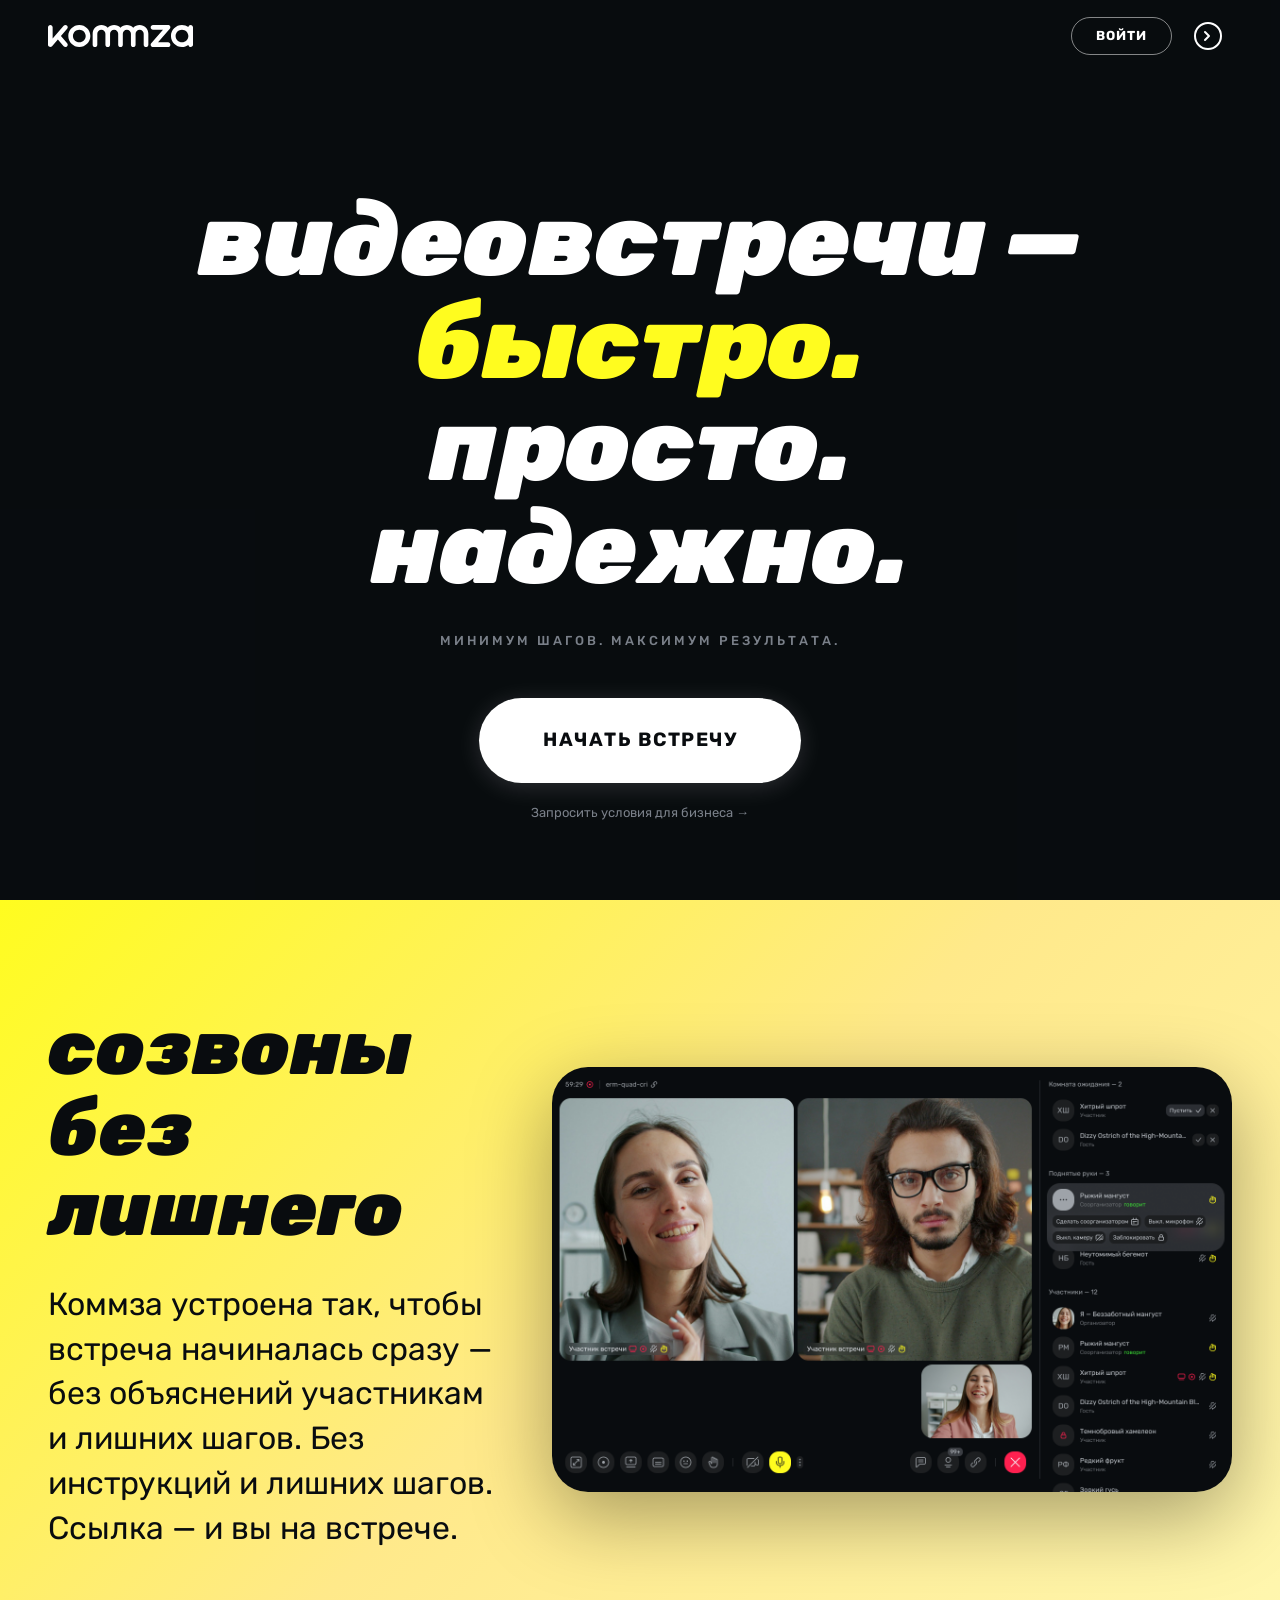
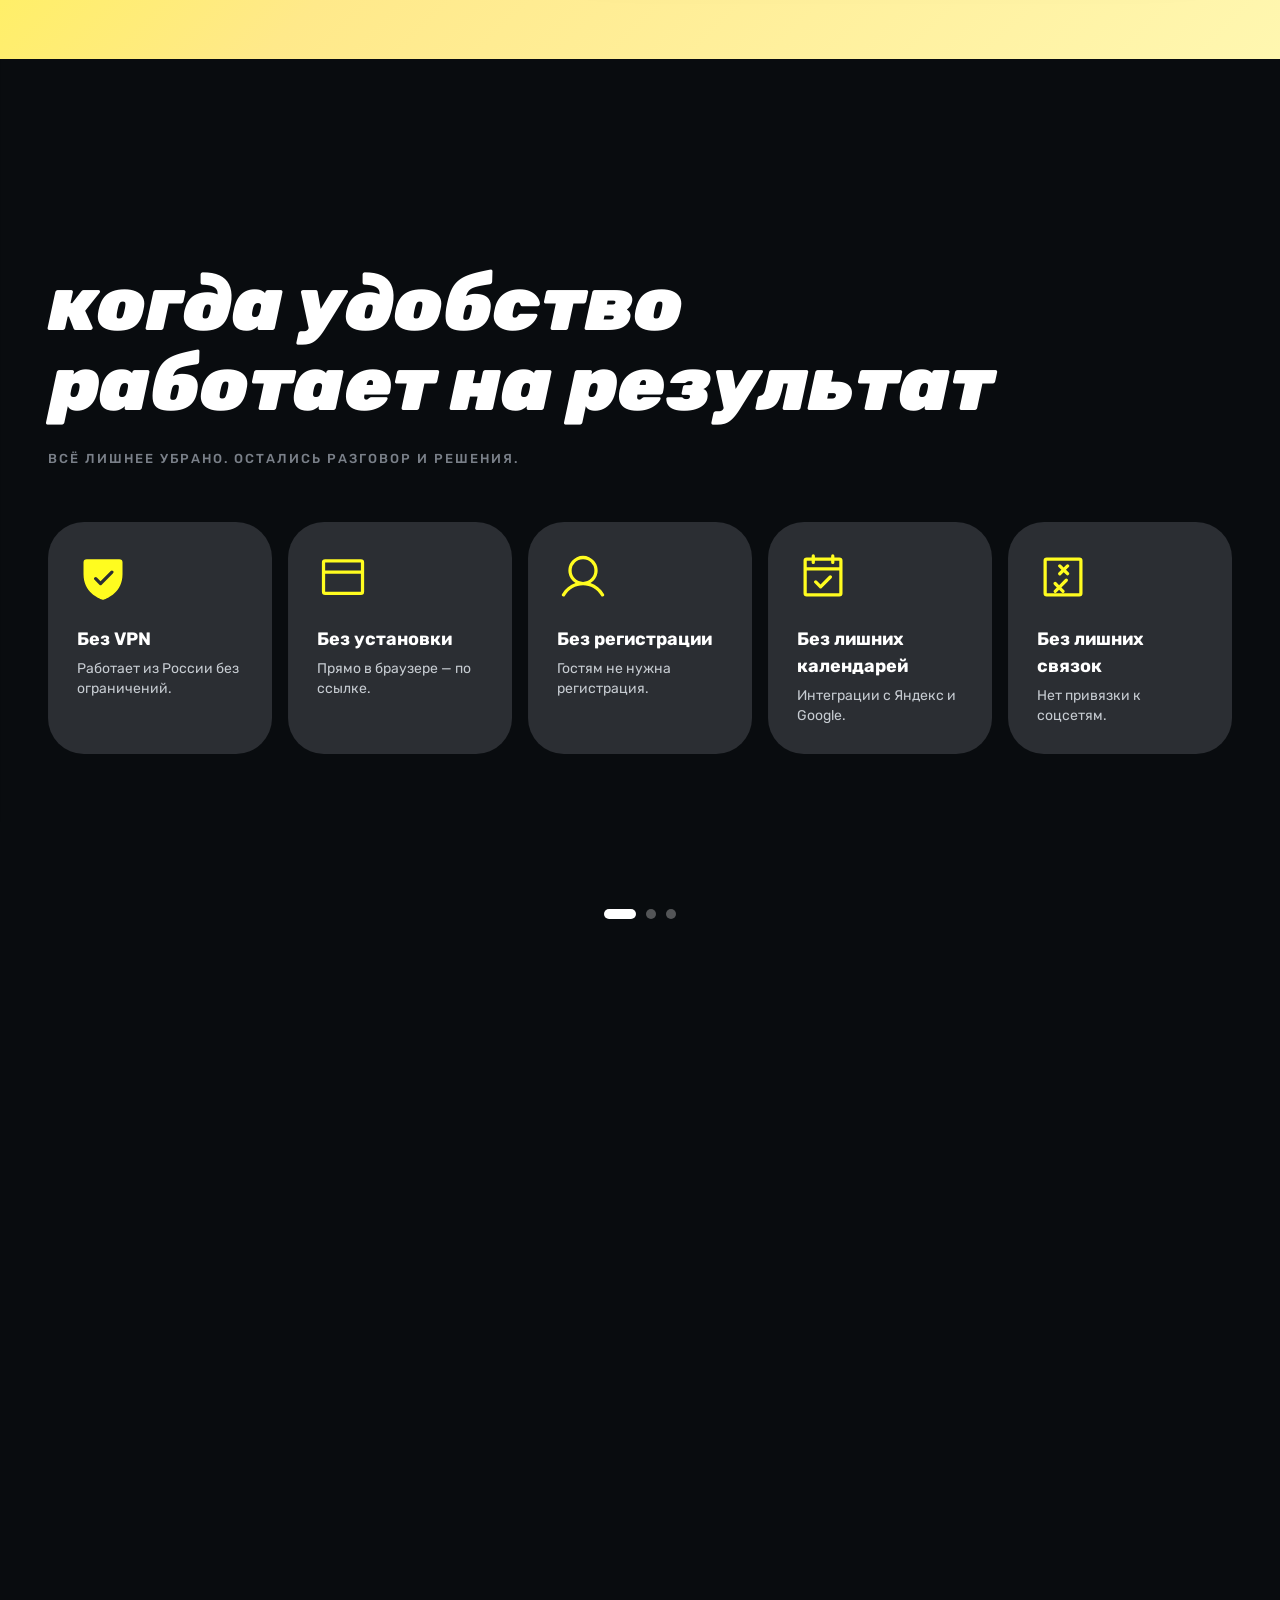
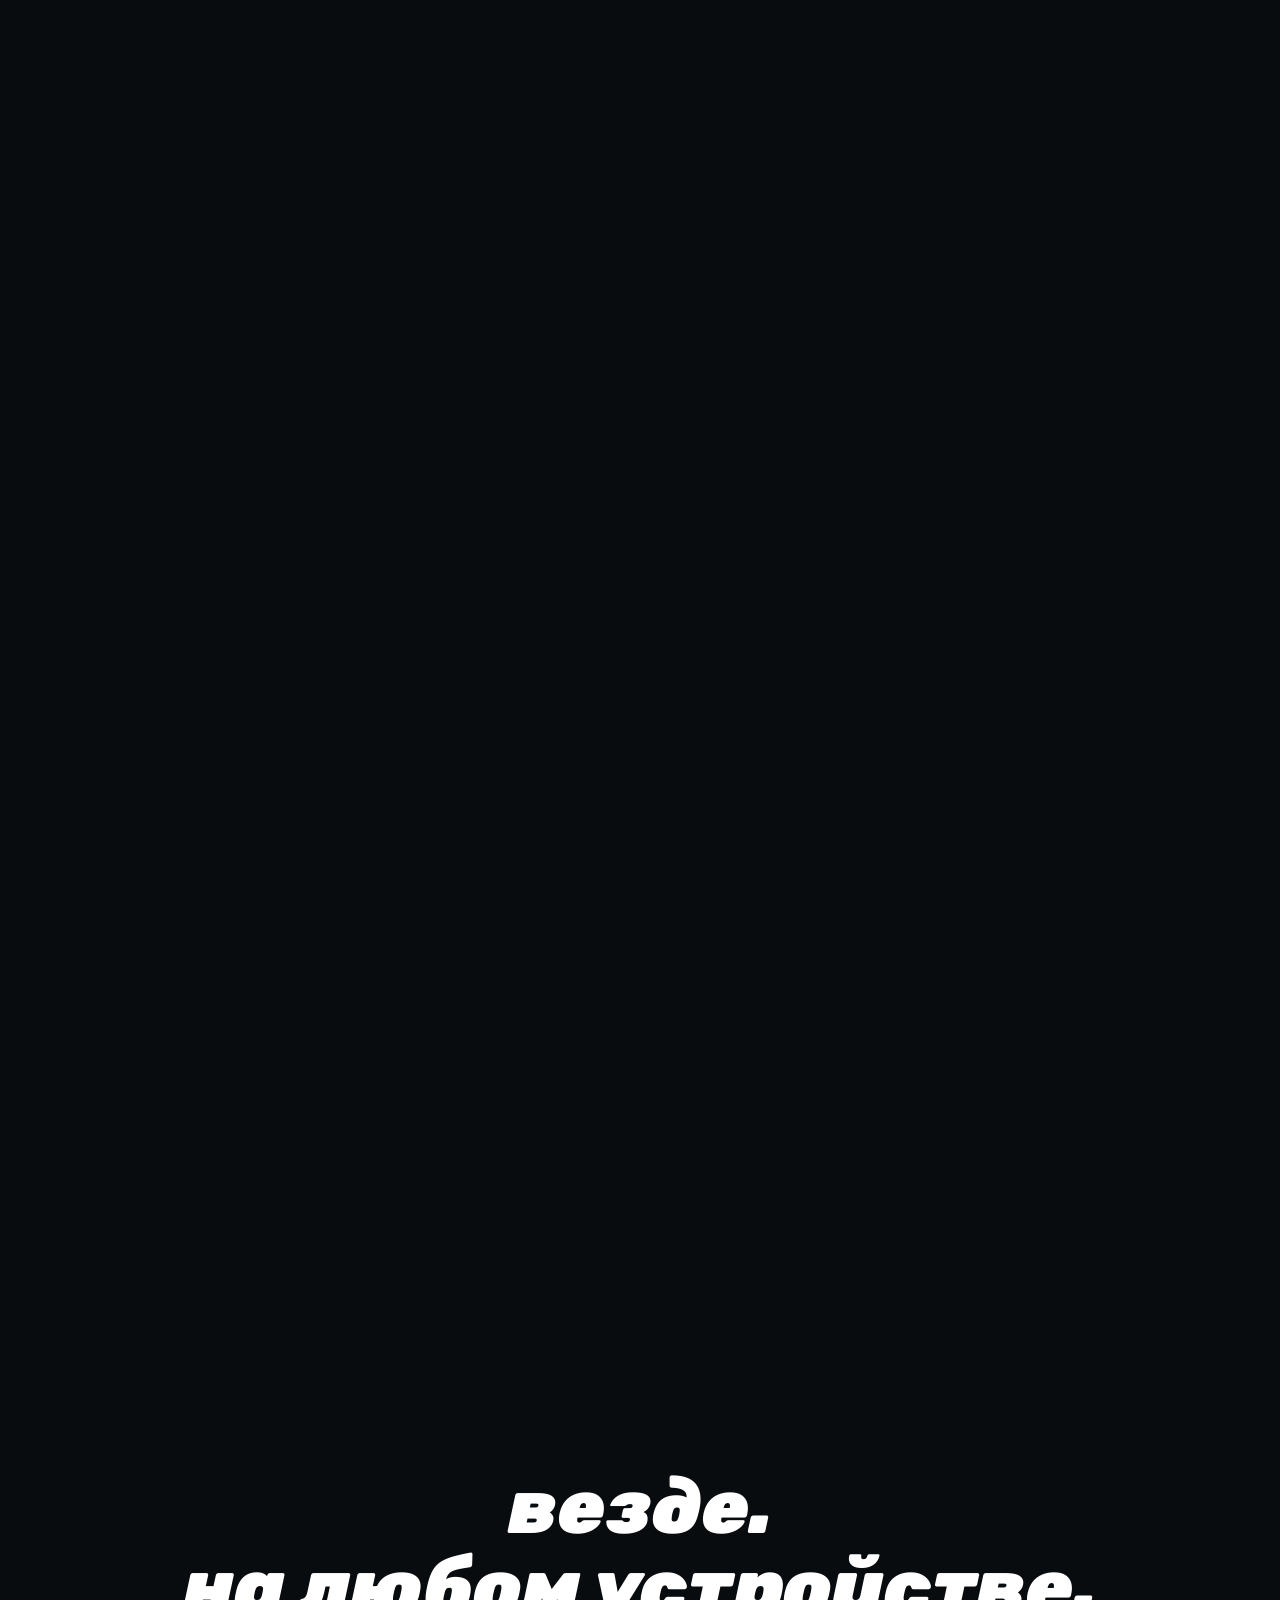
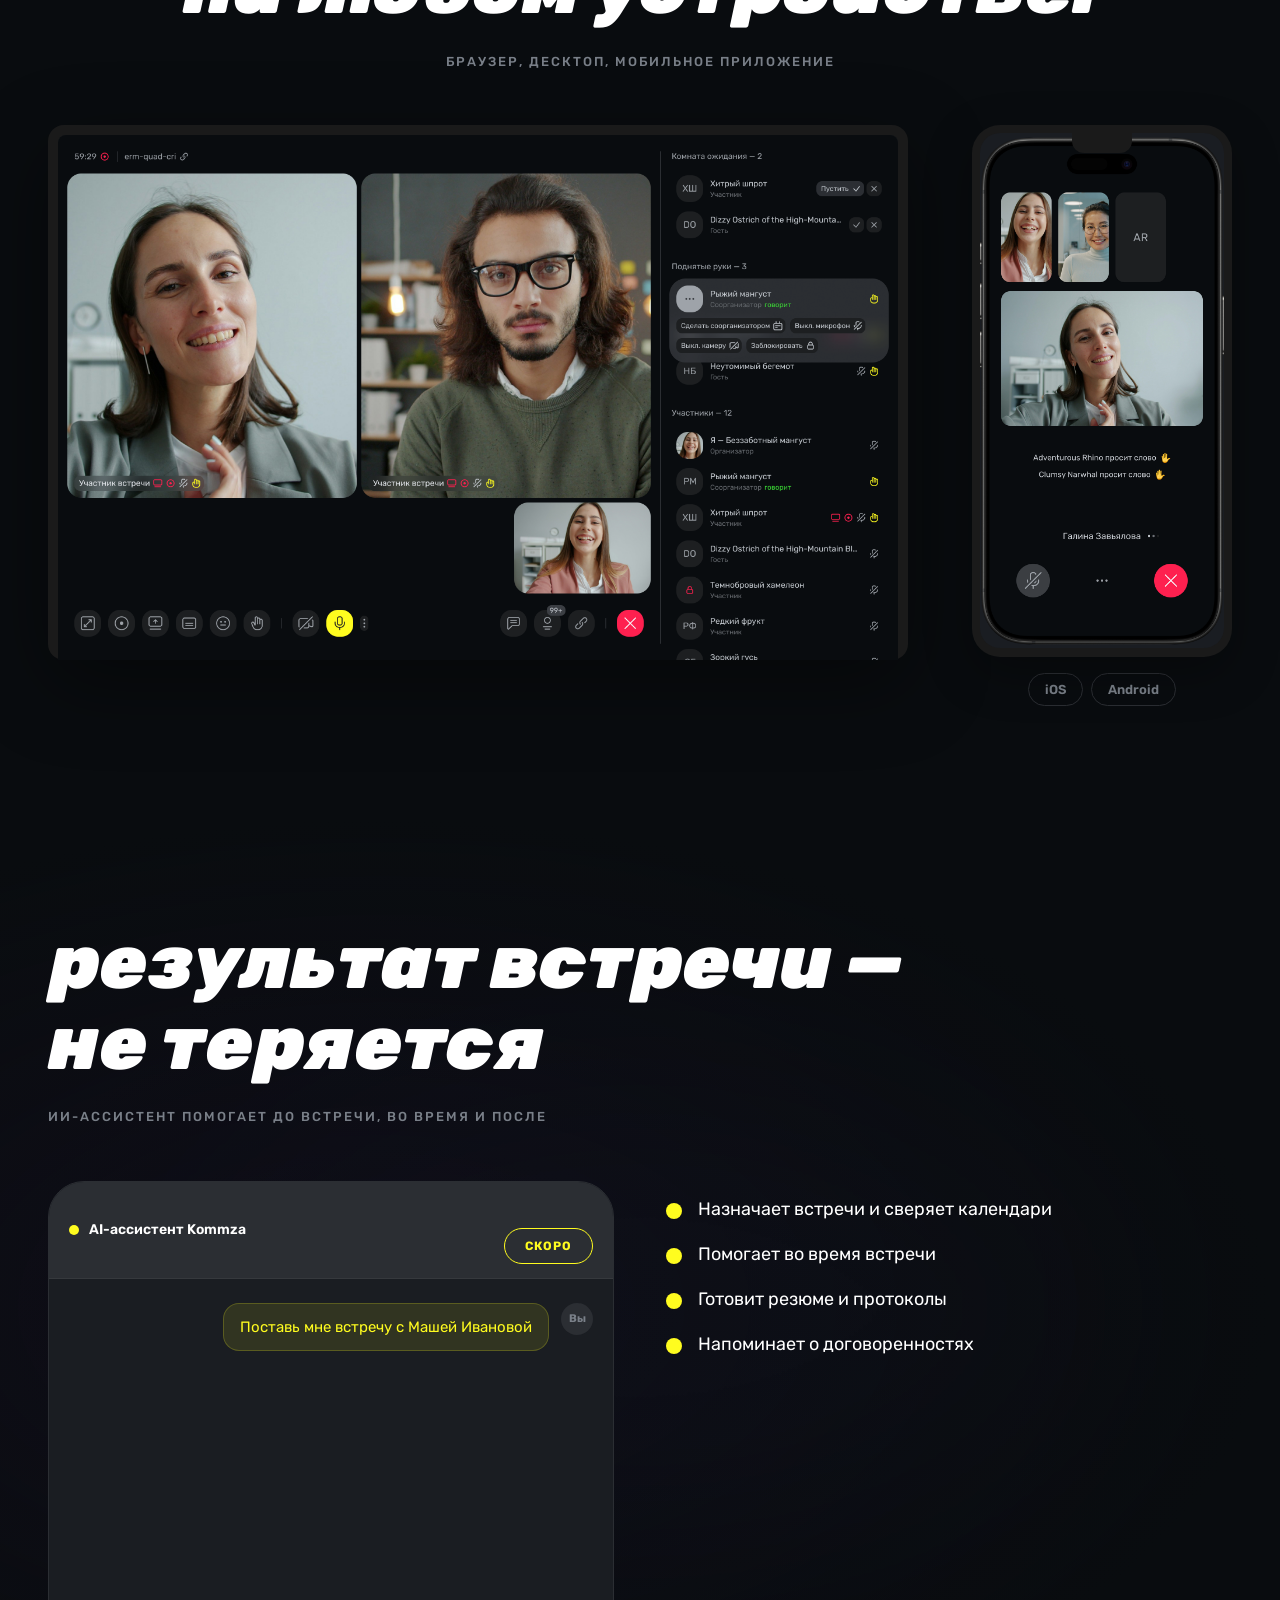
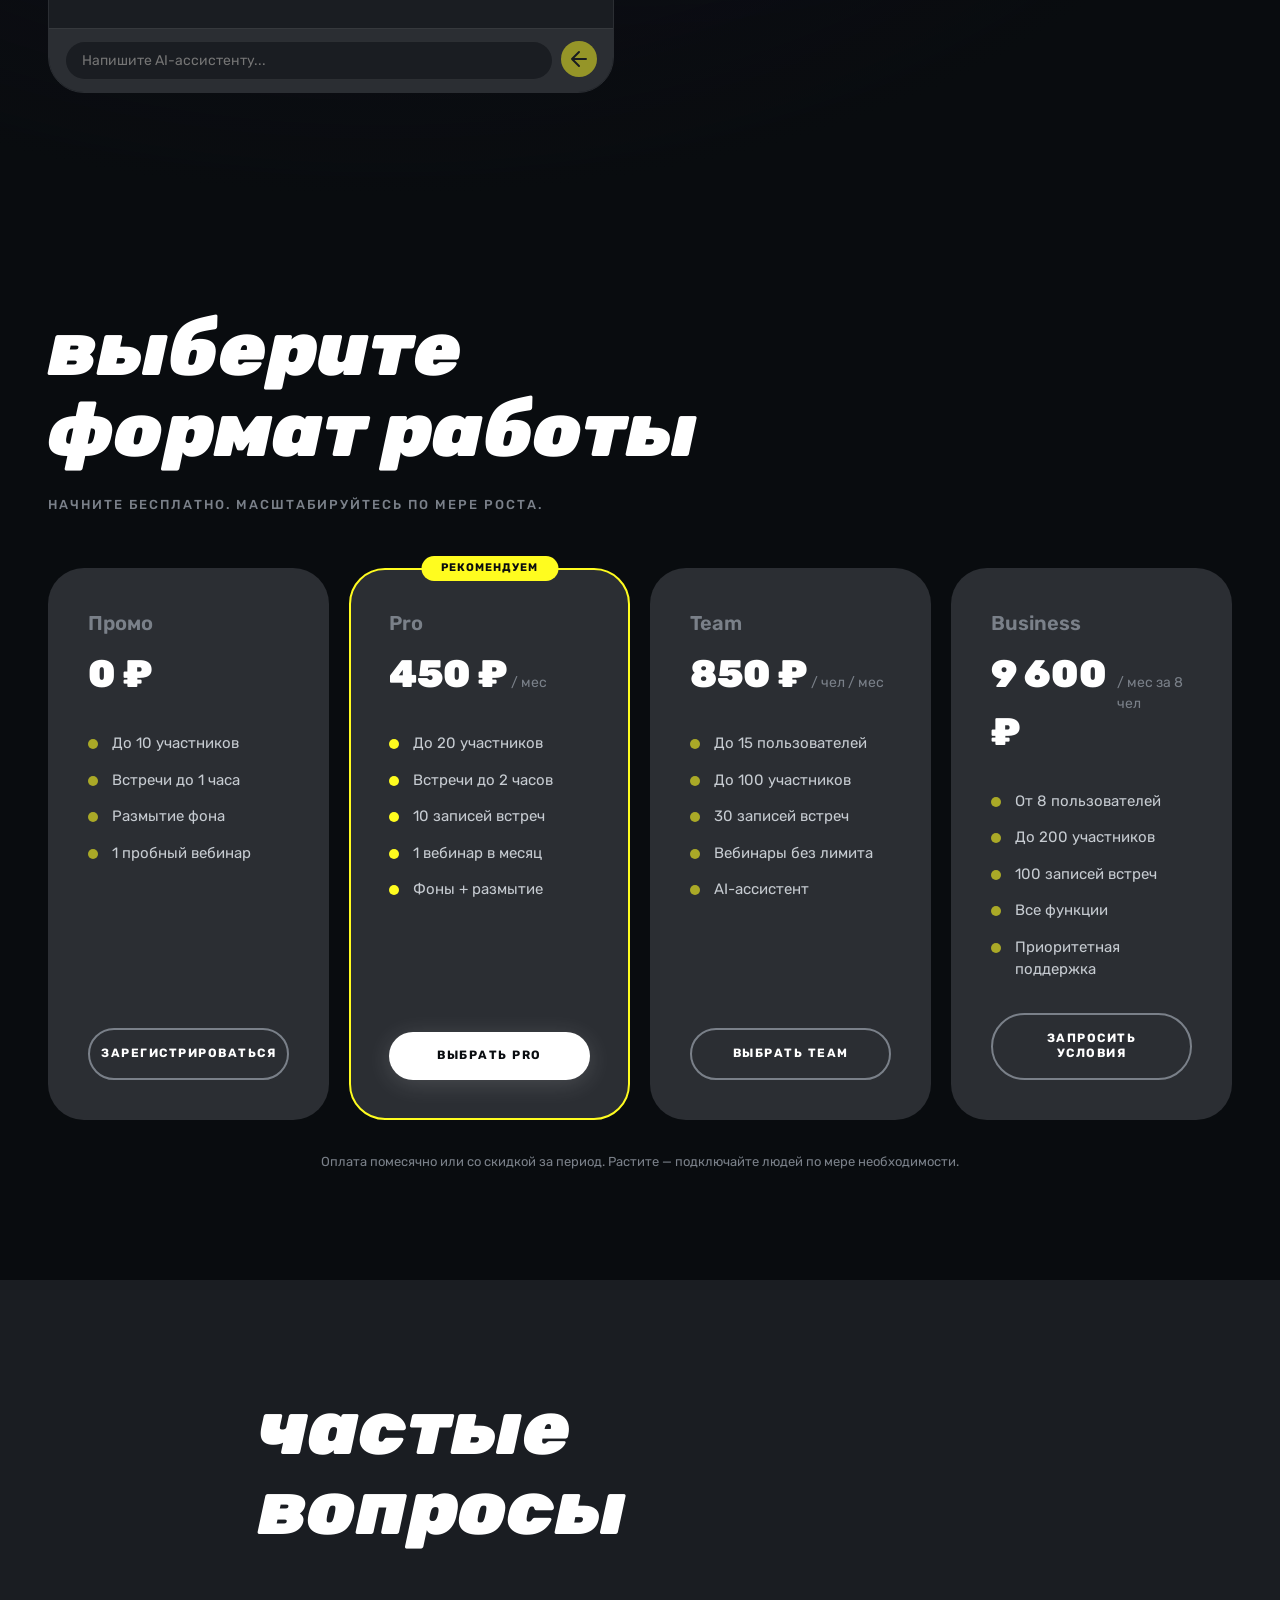
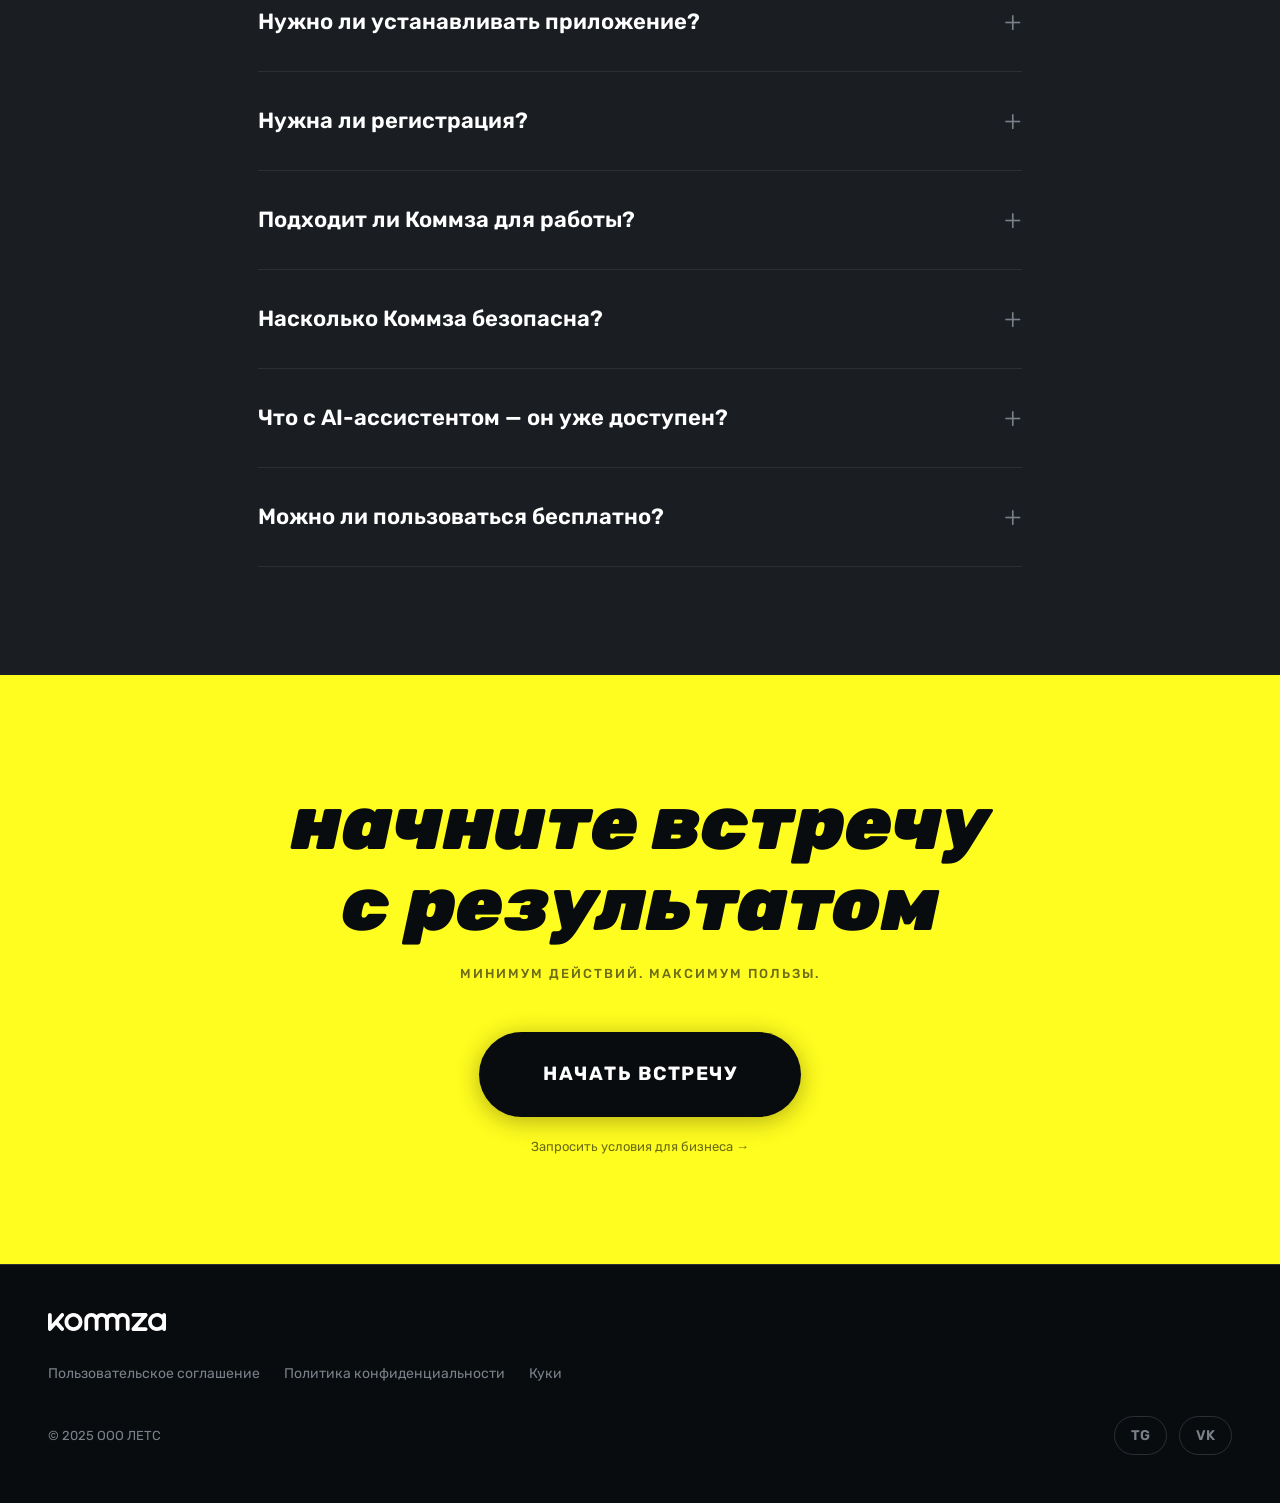
==== index.html @ 33eb754c "Kommza landing page v1.0 — полная рабочая версия Лендинг в стиле Rocketbank: bold italic типографика" ====
<!DOCTYPE html>
<html lang="ru">
<head>
  <meta charset="UTF-8">
  <meta name="viewport" content="width=device-width, initial-scale=1.0">
  <title>Kommza — Видеовстречи быстро, просто, надежно</title>
  <meta name="description" content="Коммза — сервис видеоконференцсвязи. Мгновенные созвоны без VPN, без установки, без регистрации. Вебинары, стримы, AI-ассистент.">
  <meta property="og:title" content="Kommza — Видеовстречи быстро, просто, надежно">
  <meta property="og:description" content="Мгновенные созвоны без VPN, без установки, без регистрации.">
  <meta property="og:type" content="website">
  <meta property="og:url" content="https://kommza.io">
  <link rel="icon" href="favicon.svg" type="image/svg+xml">
  <link rel="preconnect" href="https://fonts.googleapis.com">
  <link rel="preconnect" href="https://fonts.gstatic.com" crossorigin>
  <link href="https://fonts.googleapis.com/css2?family=Rubik:ital,wght@0,400;0,500;0,600;0,700;0,800;0,900;1,400;1,500;1,600;1,700;1,800;1,900&display=swap" rel="stylesheet">
  <link rel="stylesheet" href="css/style.css">
</head>
<body>

  <!-- ===== HEADER ===== -->
  <div class="scroll-progress" id="scrollProgress"></div>
  <header class="header" id="header">
    <a href="/" class="header__logo" aria-label="Kommza — на главную">
      <img src="assets/logo-white.svg" alt="Kommza" width="140" height="22">
    </a>
    <div class="header__right">
      <a href="https://hub.kommza.io" class="header__login" data-i18n="nav.login">ВОЙТИ</a>
      <button class="header__menu-btn" id="menuBtn" aria-label="Открыть меню" aria-expanded="false">
        <svg width="28" height="28" viewBox="0 0 28 28" fill="none">
          <circle cx="14" cy="14" r="13" stroke="currentColor" stroke-width="2"/>
          <path class="header__menu-chevron" d="M11 10L15 14L11 18" stroke="currentColor" stroke-width="2" stroke-linecap="round" stroke-linejoin="round"/>
        </svg>
      </button>
    </div>
  </header>

  <!-- ===== MENU OVERLAY ===== -->
  <div class="menu-overlay" id="menuOverlay" aria-hidden="true">
    <div class="menu-overlay__inner">
      <nav class="menu-overlay__nav">
        <a href="#features" class="menu-overlay__link" data-i18n="nav.features">Продукт</a>
        <a href="#use-cases" class="menu-overlay__link" data-i18n="nav.usecases">Сценарии</a>
        <a href="#ai" class="menu-overlay__link" data-i18n="nav.ai">AI-ассистент</a>
        <a href="#pricing" class="menu-overlay__link" data-i18n="nav.pricing">Тарифы</a>
        <a href="#faq" class="menu-overlay__link" data-i18n="nav.faq">Вопросы</a>
      </nav>
      <div class="menu-overlay__actions">
        <a href="https://hub.kommza.io" class="menu-overlay__action-link" data-i18n="nav.login">Войти</a>
        <div class="menu-overlay__lang">
          <button class="lang-btn lang-btn--active" data-lang="ru">RU</button>
          <button class="lang-btn" data-lang="en">EN</button>
        </div>
        <div class="menu-overlay__social">
          <a href="https://t.me/kommza" aria-label="Telegram" class="social-icon">TG</a>
          <a href="https://vk.com/kommza" aria-label="VK" class="social-icon">VK</a>
          <a href="https://linkedin.com/company/kommza" aria-label="LinkedIn" class="social-icon">IN</a>
        </div>
      </div>
    </div>
  </div>

  <main>

    <!-- ===== 1. HERO ===== -->
    <section class="section section--hero" id="hero">
      <div class="hero__videos">
        <video class="hero__video hero__video--active" autoplay muted playsinline>
          <source src="assets/hero-bg.mp4" type="video/mp4">
        </video>
        <video class="hero__video" muted playsinline>
          <source src="assets/hero-bg-2.mp4" type="video/mp4">
        </video>
      </div>
      <div class="hero__overlay"></div>
      <div class="hero__content">
        <h1 class="hero__title" data-reveal="fade-up">
          <span data-i18n="hero.title1">видеовстречи —</span><br>
          <span class="text-yellow" data-i18n="hero.title2">быстро.</span><br>
          <span data-i18n="hero.title3">просто.</span><br>
          <span data-i18n="hero.title4">надежно.</span>
        </h1>
        <p class="hero__subtitle" data-reveal="fade-up" data-reveal-delay="100" data-i18n="hero.subtitle">
          МИНИМУМ ШАГОВ. МАКСИМУМ РЕЗУЛЬТАТА.
        </p>
        <div class="hero__cta" data-reveal="fade-up" data-reveal-delay="200">
          <a href="https://meeting.kommza.io/unregistered-meeting" class="btn btn--white" data-i18n="hero.cta">НАЧАТЬ ВСТРЕЧУ</a>
          <button class="hero__b2b-link" id="openModal" data-i18n="hero.b2b">Запросить условия для бизнеса →</button>
        </div>
      </div>
    </section>

    <!-- ===== 2. PROMISE ===== -->
    <section class="section section--promise" id="promise">
      <div class="container">
        <div class="promise__layout">
          <div class="promise__text-col">
            <h2 class="promise__title" data-reveal="fade-up" data-i18n="promise.title">созвоны<br>без лишнего</h2>
            <p class="promise__text" data-reveal="fade-up" data-reveal-delay="100" data-i18n="promise.text">
              Коммза устроена так, чтобы встреча начиналась сразу — без объяснений участникам и лишних шагов.
              Без инструкций и лишних шагов. Ссылка — и вы на встрече.
            </p>
          </div>
          <div class="promise__mockup" data-reveal="slide-right" data-reveal-delay="200">
            <img src="assets/screen-desktop.png" alt="Интерфейс Kommza" class="promise__screenshot" loading="lazy">
          </div>
        </div>
      </div>
    </section>

    <!-- ===== 3-4. HORIZONTAL SCROLL SECTION (Features + Use Cases + Steps) ===== -->
    <div class="hpanel-wrap" id="hpanelWrap">
      <div class="hpanel-sticky" id="features">
        <div class="hpanel-track" id="hpanelTrack">

          <!-- PANEL 1: Features -->
          <div class="hpanel" style="background: var(--c-bg);">
            <div class="hpanel__inner">
              <h2 class="section__title" data-i18n="features.title">когда удобство<br>работает на результат</h2>
              <p class="section__subtitle" data-i18n="features.subtitle">ВСЁ ЛИШНЕЕ УБРАНО. ОСТАЛИСЬ РАЗГОВОР И РЕШЕНИЯ.</p>
              <div class="features__grid">
                <div class="feature-card glow-card tilt-card" data-reveal="fade-up" data-reveal-delay="0">
                  <div class="feature-card__icon">
                    <svg width="52" height="52" viewBox="0 0 256 256" fill="currentColor"><path d="M208,40H48A16,16,0,0,0,32,56v58.78c0,89.61,75.82,119.34,91,124.39a15.53,15.53,0,0,0,10,0c15.2-5.05,91-34.78,91-124.39V56A16,16,0,0,0,208,40Zm-30.46,69.75-56,56a8,8,0,0,1-11.32,0l-24-24a8,8,0,0,1,11.32-11.32L115.72,148.6l50.34-50.34a8,8,0,0,1,11.32,11.32Z"/></svg>
                  </div>
                  <h3 class="feature-card__title">Без VPN</h3>
                  <p class="feature-card__text">Работает из России без ограничений.</p>
                </div>
                <div class="feature-card glow-card tilt-card" data-reveal="fade-up" data-reveal-delay="200">
                  <div class="feature-card__icon">
                    <svg width="52" height="52" viewBox="0 0 256 256" fill="currentColor"><path d="M216,40H40A16,16,0,0,0,24,56V200a16,16,0,0,0,16,16H216a16,16,0,0,0,16-16V56A16,16,0,0,0,216,40Zm0,16V96H40V56ZM40,200V112H216v88Z"/></svg>
                  </div>
                  <h3 class="feature-card__title">Без установки</h3>
                  <p class="feature-card__text">Прямо в браузере — по ссылке.</p>
                </div>
                <div class="feature-card glow-card tilt-card" data-reveal="fade-up" data-reveal-delay="400">
                  <div class="feature-card__icon">
                    <svg width="52" height="52" viewBox="0 0 256 256" fill="currentColor"><path d="M230.92,212c-15.23-26.33-38.7-45.21-66.09-54.16a72,72,0,1,0-73.66,0C63.78,166.78,40.31,185.66,25.08,212a8,8,0,1,0,13.85,8c18.84-32.56,52.14-52,89.07-52s70.23,19.44,89.07,52a8,8,0,1,0,13.85-8ZM72,96a56,56,0,1,1,56,56A56.06,56.06,0,0,1,72,96Z"/></svg>
                  </div>
                  <h3 class="feature-card__title">Без регистрации</h3>
                  <p class="feature-card__text">Гостям не нужна регистрация.</p>
                </div>
                <div class="feature-card glow-card tilt-card" data-reveal="fade-up" data-reveal-delay="600">
                  <div class="feature-card__icon">
                    <svg width="52" height="52" viewBox="0 0 256 256" fill="currentColor"><path d="M208,32H184V24a8,8,0,0,0-16,0v8H88V24a8,8,0,0,0-16,0v8H48A16,16,0,0,0,32,48V208a16,16,0,0,0,16,16H208a16,16,0,0,0,16-16V48A16,16,0,0,0,208,32ZM72,48v8a8,8,0,0,0,16,0V48h80v8a8,8,0,0,0,16,0V48h24V80H48V48ZM208,208H48V96H208V208Zm-38.34-85.66a8,8,0,0,1,0,11.32l-48,48a8,8,0,0,1-11.32,0l-24-24a8,8,0,0,1,11.32-11.32L115.72,164.4l42.34-42.06A8,8,0,0,1,169.66,122.34Z"/></svg>
                  </div>
                  <h3 class="feature-card__title">Без лишних календарей</h3>
                  <p class="feature-card__text">Интеграции с Яндекс и Google.</p>
                </div>
                <div class="feature-card glow-card tilt-card" data-reveal="fade-up" data-reveal-delay="800">
                  <div class="feature-card__icon">
                    <svg width="52" height="52" viewBox="0 0 256 256" fill="currentColor"><path d="M149.66,138.34a8,8,0,0,1,0,11.32L120,179.31l13.66,13.66a8,8,0,0,1-11.32,11.31L108.69,190.6,95.31,204a8,8,0,0,1-11.31-11.31l13.38-13.38L83.72,165.66a8,8,0,0,1,11.31-11.32L108.69,168l29.66-29.66A8,8,0,0,1,149.66,138.34Zm-32-20.68L131.31,104l13.38,13.38A8,8,0,0,0,156,106.06L142.63,92.69,156.28,79a8,8,0,0,0-11.31-11.31L131.31,81.38,117.66,67.72a8,8,0,0,0-11.32,11.31L120,92.69l-13.66,13.66a8,8,0,1,0,11.32,11.31ZM208,32H48A16,16,0,0,0,32,48V208a16,16,0,0,0,16,16H208a16,16,0,0,0,16-16V48A16,16,0,0,0,208,32Zm0,176H48V48H208Z"/></svg>
                  </div>
                  <h3 class="feature-card__title">Без лишних связок</h3>
                  <p class="feature-card__text">Нет привязки к соцсетям.</p>
                </div>
              </div>
            </div>
          </div>

          <!-- PANEL 2: 3-Step Flow -->
          <div class="hpanel" style="background: linear-gradient(135deg, #FFFC1F 0%, #ffe14d 100%);">
            <div class="hpanel__inner hpanel__inner--center">
              <h2 class="section__title section__title--dark" data-i18n="features.flow">связь — всегда<br>и везде. бесшовно.</h2>
              <div class="steps steps--horizontal">
                <div class="steps__item steps__item--dark">
                  <div class="steps__circle steps__circle--dark">1</div>
                  <span class="steps__label steps__label--dark" data-i18n="features.step1">Создать встречу</span>
                </div>
                <div class="steps__line steps__line--dark"></div>
                <div class="steps__item steps__item--dark">
                  <div class="steps__circle steps__circle--dark">2</div>
                  <span class="steps__label steps__label--dark" data-i18n="features.step2">Отправить ссылку</span>
                </div>
                <div class="steps__line steps__line--dark"></div>
                <div class="steps__item steps__item--dark">
                  <div class="steps__circle steps__circle--dark">3</div>
                  <span class="steps__label steps__label--dark" data-i18n="features.step3">Начать общаться</span>
                </div>
              </div>
            </div>
          </div>

          <!-- PANEL 3: Use Cases -->
          <div class="hpanel" style="background: linear-gradient(180deg, #E8EAED 0%, #D0D4D8 100%);">
            <div class="hpanel__inner">
              <h2 class="section__title section__title--dark" data-i18n="usecases.title">для работы<br>в реальном темпе</h2>
              <p class="section__subtitle section__subtitle--dark" data-i18n="usecases.subtitle">КОГДА ВАЖНЫ СКОРОСТЬ, ФОКУС И ПРОФЕССИОНАЛЬНЫЙ ФОРМАТ</p>
              <div class="uc-grid">
                <article class="uc-card glow-card tilt-card"><div class="uc-card__icon"><svg width="40" height="40" viewBox="0 0 40 40" fill="none"><rect x="4" y="8" width="32" height="24" rx="3" stroke="currentColor" stroke-width="2"/><path d="M12 18h8M12 22h12M12 26h6" stroke="currentColor" stroke-width="2" stroke-linecap="round"/></svg></div><h3 class="uc-card__title">Команды и IT</h3><p class="uc-card__text">Быстрые синхронизации без лишнего контекста</p></article>
                <article class="uc-card glow-card tilt-card"><div class="uc-card__icon"><svg width="40" height="40" viewBox="0 0 40 40" fill="none"><rect x="8" y="12" width="24" height="20" rx="3" stroke="currentColor" stroke-width="2"/><path d="M14 12V8h12v4" stroke="currentColor" stroke-width="2"/><path d="M20 20v8M16 24h8" stroke="currentColor" stroke-width="2" stroke-linecap="round"/></svg></div><h3 class="uc-card__title">Корпоративные встречи</h3><p class="uc-card__text">Рабочий формат без экосистемных ограничений</p></article>
                <article class="uc-card glow-card tilt-card"><div class="uc-card__icon"><svg width="40" height="40" viewBox="0 0 40 40" fill="none"><circle cx="16" cy="14" r="5" stroke="currentColor" stroke-width="2"/><circle cx="28" cy="14" r="4" stroke="currentColor" stroke-width="2"/><path d="M6 32c0-5.523 4.477-10 10-10s10 4.523 10 10" stroke="currentColor" stroke-width="2" fill="none"/></svg></div><h3 class="uc-card__title">HR и рекрутинг</h3><p class="uc-card__text">Интервью, которые начинаются вовремя</p></article>
                <article class="uc-card glow-card tilt-card"><div class="uc-card__icon"><svg width="40" height="40" viewBox="0 0 40 40" fill="none"><circle cx="28" cy="18" r="6" stroke="currentColor" stroke-width="2"/><path d="M28 15v3l2 2" stroke="currentColor" stroke-width="2" stroke-linecap="round"/><path d="M10 28V12a6 6 0 016-6h0a6 6 0 016 6v4" stroke="currentColor" stroke-width="2" fill="none"/></svg></div><h3 class="uc-card__title">Консультации</h3><p class="uc-card__text">Юристы, коучи, телемедицина — фокус на задаче</p></article>
                <article class="uc-card glow-card tilt-card"><div class="uc-card__icon"><svg width="40" height="40" viewBox="0 0 40 40" fill="none"><rect x="6" y="6" width="28" height="20" rx="3" stroke="currentColor" stroke-width="2"/><path d="M6 22l9-6 5 3 6-4 8 5" stroke="currentColor" stroke-width="2" stroke-linejoin="round" fill="none"/></svg></div><h3 class="uc-card__title">Продажи и демо</h3><p class="uc-card__text">Показ экрана, запись встречи</p></article>
                <article class="uc-card glow-card tilt-card"><div class="uc-card__icon"><svg width="40" height="40" viewBox="0 0 40 40" fill="none"><path d="M8 8h24v24H8z" stroke="currentColor" stroke-width="2" fill="none" rx="3"/><path d="M14 16h12M14 20h8M14 24h10" stroke="currentColor" stroke-width="2" stroke-linecap="round"/></svg></div><h3 class="uc-card__title">Обучение</h3><p class="uc-card__text">Вебинары, семинары и стримы</p></article>
              </div>
            </div>
          </div>

        </div>
        <!-- Progress dots -->
        <div class="hpanel-dots" id="hpanelDots">
          <span class="hpanel-dot hpanel-dot--active"></span>
          <span class="hpanel-dot"></span>
          <span class="hpanel-dot"></span>
        </div>
      </div>
    </div>

    <!-- ===== MULTI-PLATFORM ===== -->
    <section class="section section--platform" id="platform">
      <div class="container">
        <h2 class="section__title" data-reveal="fade-up" data-i18n="platform.title">везде.<br>на любом устройстве.</h2>
        <p class="section__subtitle" data-reveal="fade-up" data-reveal-delay="100" data-i18n="platform.subtitle">БРАУЗЕР, ДЕСКТОП, МОБИЛЬНОЕ ПРИЛОЖЕНИЕ</p>
        <div class="platform__devices" data-reveal="fade-up" data-reveal-delay="200">
          <div class="device-laptop device-laptop--platform tilt-card">
            <div class="device-laptop__screen">
              <img src="assets/screen-desktop.png" alt="Kommza Desktop" class="device-screenshot" loading="lazy">
            </div>
          </div>
          <div class="platform__phone-col">
            <div class="device-phone device-phone--large tilt-card">
              <div class="device-phone__notch"></div>
              <div class="device-phone__screen">
                <img src="assets/screen-mobile-1.png" alt="Kommza Mobile" class="device-screenshot" loading="lazy">
              </div>
            </div>
            <div class="platform__badges">
              <span class="platform__badge">iOS</span>
              <span class="platform__badge">Android</span>
            </div>
          </div>
        </div>
      </div>
    </section>

    <!-- ===== 5. AI ASSISTANT ===== -->
    <section class="section section--ai" id="ai">
      <div class="container">
        <h2 class="section__title" data-reveal="fade-up" data-i18n="ai.title">результат встречи —<br>не теряется</h2>
        <p class="section__subtitle" data-reveal="fade-up" data-reveal-delay="100" data-i18n="ai.subtitle">ИИ-АССИСТЕНТ ПОМОГАЕТ ДО ВСТРЕЧИ, ВО ВРЕМЯ И ПОСЛЕ</p>

        <div class="ai__layout" data-reveal="fade-up" data-reveal-delay="200">
          <div class="ai__chat-window">
            <div class="chat-window__header">
              <div class="chat-window__dot chat-window__dot--yellow"></div>
              <span class="chat-window__title">AI-ассистент Kommza</span>
              <div class="ai__badge" data-i18n="ai.badge">СКОРО</div>
            </div>
            <div class="chat-window__body">
              <div class="chat-bubble chat-bubble--user">
                <div class="chat-bubble__avatar">Вы</div>
                <p>Поставь мне встречу с Машей Ивановой и Владом Соловьевым CTO</p>
              </div>
              <div class="chat-bubble chat-bubble--ai">
                <div class="chat-bubble__avatar chat-bubble__avatar--ai">AI</div>
                <p>Проверила календари. У всех троих свободно завтра в 15:30. Создать встречу и отправить приглашения?</p>
              </div>
              <div class="chat-bubble chat-bubble--user">
                <div class="chat-bubble__avatar">Вы</div>
                <p>Да, создай</p>
              </div>
              <div class="chat-bubble chat-bubble--ai">
                <div class="chat-bubble__avatar chat-bubble__avatar--ai">AI</div>
                <p>Готово! Встреча создана на завтра, 15:30. Ссылка отправлена Маше и Владу. ✓</p>
              </div>
              <div class="chat-bubble chat-bubble--ai">
                <div class="chat-bubble__avatar chat-bubble__avatar--ai">AI</div>
                <p>Напомню всем участникам за 15 минут до начала и пришлю ссылку на встречу.</p>
              </div>
              <div class="chat-bubble__divider"></div>
              <div class="chat-bubble chat-bubble--ai">
                <div class="chat-bubble__avatar chat-bubble__avatar--ai">AI</div>
                <p>Резюме встречи готово. 3 ключевых решения зафиксированы. Отправить участникам?</p>
              </div>
            </div>
            <div class="chat-input">
              <input type="text" placeholder="Напишите AI-ассистенту..." disabled>
              <button class="chat-input__send" disabled aria-label="Отправить">
                <svg width="20" height="20" viewBox="0 0 20 20" fill="none"><path d="M3 10l7-7 7 7M10 3v14" stroke="currentColor" stroke-width="2" stroke-linecap="round" stroke-linejoin="round" transform="rotate(-90,10,10)"/></svg>
              </button>
            </div>
          </div>
          <div class="ai__features">
            <ul class="ai__list">
              <li data-i18n="ai.f1">Назначает встречи и сверяет календари</li>
              <li data-i18n="ai.f2">Помогает во время встречи</li>
              <li data-i18n="ai.f3">Готовит резюме и протоколы</li>
              <li data-i18n="ai.f4">Напоминает о договоренностях</li>
            </ul>
          </div>
        </div>
      </div>
    </section>

    <!-- ===== 6. PRICING ===== -->
    <section class="section section--pricing" id="pricing">
      <div class="container">
        <h2 class="section__title" data-reveal="fade-up" data-i18n="pricing.title">выберите<br>формат работы</h2>
        <p class="section__subtitle" data-reveal="fade-up" data-reveal-delay="100" data-i18n="pricing.subtitle">НАЧНИТЕ БЕСПЛАТНО. МАСШТАБИРУЙТЕСЬ ПО МЕРЕ РОСТА.</p>

        <div class="pricing__grid">
          <!-- Promo -->
          <article class="price-card glow-card" data-reveal="scale-in" data-reveal-delay="0">
            <div class="price-card__header">
              <h3 class="price-card__name" data-i18n="pricing.promo.name">Промо</h3>
              <div class="price-card__price"><span class="price-card__amount">0 ₽</span></div>
            </div>
            <ul class="price-card__features">
              <li>До 10 участников</li>
              <li>Встречи до 1 часа</li>
              <li>Размытие фона</li>
              <li>1 пробный вебинар</li>
            </ul>
            <a href="https://hub.kommza.io/register" class="btn btn--outline" data-i18n="pricing.promo.cta">ЗАРЕГИСТРИРОВАТЬСЯ</a>
          </article>
          <!-- Pro (recommended) -->
          <article class="price-card price-card--recommended glow-card" data-reveal="scale-in" data-reveal-delay="100">
            <div class="price-card__badge" data-i18n="pricing.badge">РЕКОМЕНДУЕМ</div>
            <div class="price-card__header">
              <h3 class="price-card__name" data-i18n="pricing.pro.name">Pro</h3>
              <div class="price-card__price">
                <span class="price-card__amount">450 ₽</span>
                <span class="price-card__period" data-i18n="pricing.perMonth">/ мес</span>
              </div>
            </div>
            <ul class="price-card__features">
              <li>До 20 участников</li>
              <li>Встречи до 2 часов</li>
              <li>10 записей встреч</li>
              <li>1 вебинар в месяц</li>
              <li>Фоны + размытие</li>
            </ul>
            <a href="https://hub.kommza.io/register?plan=pro" class="btn btn--white" data-i18n="pricing.pro.cta">ВЫБРАТЬ PRO</a>
          </article>
          <!-- Team -->
          <article class="price-card glow-card" data-reveal="scale-in" data-reveal-delay="200">
            <div class="price-card__header">
              <h3 class="price-card__name" data-i18n="pricing.team.name">Team</h3>
              <div class="price-card__price">
                <span class="price-card__amount">850 ₽</span>
                <span class="price-card__period" data-i18n="pricing.perUser">/ чел / мес</span>
              </div>
            </div>
            <ul class="price-card__features">
              <li>До 15 пользователей</li>
              <li>До 100 участников</li>
              <li>30 записей встреч</li>
              <li>Вебинары без лимита</li>
              <li>AI-ассистент</li>
            </ul>
            <a href="https://hub.kommza.io/register?plan=team" class="btn btn--outline" data-i18n="pricing.team.cta">ВЫБРАТЬ TEAM</a>
          </article>
          <!-- Business -->
          <article class="price-card glow-card" data-reveal="scale-in" data-reveal-delay="300">
            <div class="price-card__header">
              <h3 class="price-card__name" data-i18n="pricing.biz.name">Business</h3>
              <div class="price-card__price">
                <span class="price-card__amount">9 600 ₽</span>
                <span class="price-card__period" data-i18n="pricing.perMonthBase">/ мес за 8 чел</span>
              </div>
            </div>
            <ul class="price-card__features">
              <li>От 8 пользователей</li>
              <li>До 200 участников</li>
              <li>100 записей встреч</li>
              <li>Все функции</li>
              <li>Приоритетная поддержка</li>
            </ul>
            <button class="btn btn--outline" onclick="document.getElementById('openModal').click()" data-i18n="pricing.biz.cta">ЗАПРОСИТЬ УСЛОВИЯ</button>
          </article>
        </div>

        <p class="pricing__footnote" data-reveal="fade-up" data-i18n="pricing.footnote">
          Оплата помесячно или со скидкой за период. Растите — подключайте людей по мере необходимости.
        </p>
      </div>
    </section>

    <!-- ===== 7. FAQ ===== -->
    <section class="section section--faq" id="faq">
      <div class="container container--narrow">
        <h2 class="section__title" data-reveal="fade-up" data-i18n="faq.title">частые<br>вопросы</h2>

        <div class="faq" data-reveal="fade-up" data-reveal-delay="100">
          <div class="faq__item">
            <button class="faq__question" aria-expanded="false" data-i18n="faq.q1">
              Нужно ли устанавливать приложение?
              <span class="faq__icon">+</span>
            </button>
            <div class="faq__answer">
              <p data-i18n="faq.a1">Не обязательно. Коммза работает прямо в браузере — на компьютере, планшете и телефоне. Мобильное приложение доступно для удобства, но для участия во встрече установка не требуется.</p>
            </div>
          </div>
          <div class="faq__item">
            <button class="faq__question" aria-expanded="false" data-i18n="faq.q2">
              Нужна ли регистрация?
              <span class="faq__icon">+</span>
            </button>
            <div class="faq__answer">
              <p data-i18n="faq.a2">Нет. Регистрация нужна только если важны расширенные функции, закрытые встречи, вебинары или стримы. Гости просто переходят по ссылке и подключаются.</p>
            </div>
          </div>
          <div class="faq__item">
            <button class="faq__question" aria-expanded="false" data-i18n="faq.q3">
              Подходит ли Коммза для работы?
              <span class="faq__icon">+</span>
            </button>
            <div class="faq__answer">
              <p data-i18n="faq.a3">Да. Коммза создана для рабочих форматов: командных синхронизаций, интервью, консультаций и встреч с клиентами.</p>
            </div>
          </div>
          <div class="faq__item">
            <button class="faq__question" aria-expanded="false" data-i18n="faq.q4">
              Насколько Коммза безопасна?
              <span class="faq__icon">+</span>
            </button>
            <div class="faq__answer">
              <p data-i18n="faq.a4">Коммза использует серверы на территории Российской Федерации и соблюдает требования по защите данных. Сервис не привязан к социальным сетям и личным экосистемам.</p>
            </div>
          </div>
          <div class="faq__item">
            <button class="faq__question" aria-expanded="false" data-i18n="faq.q5">
              Что с AI-ассистентом — он уже доступен?
              <span class="faq__icon">+</span>
            </button>
            <div class="faq__answer">
              <p data-i18n="faq.a5">AI-функции запускаются поэтапно. Ассистент будет помогать фиксировать итоги встреч и избавлять от ручной рутины.</p>
            </div>
          </div>
          <div class="faq__item">
            <button class="faq__question" aria-expanded="false" data-i18n="faq.q6">
              Можно ли пользоваться бесплатно?
              <span class="faq__icon">+</span>
            </button>
            <div class="faq__answer">
              <p data-i18n="faq.a6">Да. Пользуйтесь бесплатно для повседневных задач и переходите на платный тариф, когда потребуется больше.</p>
            </div>
          </div>
        </div>
      </div>
    </section>

    <!-- ===== 8. FINAL CTA ===== -->
    <section class="section section--final-cta" id="final-cta">
      <div class="container">
        <h2 class="final-cta__title" data-reveal="fade-up" data-i18n="cta.title">начните встречу<br>с результатом</h2>
        <p class="final-cta__subtitle" data-reveal="fade-up" data-reveal-delay="100" data-i18n="cta.subtitle">МИНИМУМ ДЕЙСТВИЙ. МАКСИМУМ ПОЛЬЗЫ.</p>
        <div class="final-cta__actions" data-reveal="fade-up" data-reveal-delay="200">
          <a href="https://meeting.kommza.io/unregistered-meeting" class="btn btn--dark" data-i18n="cta.start">НАЧАТЬ ВСТРЕЧУ</a>
          <button class="final-cta__b2b" onclick="document.getElementById('openModal').click()" data-i18n="cta.b2b">Запросить условия для бизнеса →</button>
        </div>
      </div>
    </section>

  </main>

  <!-- ===== FOOTER ===== -->
  <footer class="footer">
    <div class="container">
      <div class="footer__inner">
        <a href="/" class="footer__logo" aria-label="Kommza">
          <img src="assets/logo-white.svg" alt="Kommza" width="120" height="18">
        </a>
        <div class="footer__links">
          <a href="/terms" class="footer__link" data-i18n="footer.terms">Пользовательское соглашение</a>
          <a href="/privacy" class="footer__link" data-i18n="footer.privacy">Политика конфиденциальности</a>
          <a href="/cookies" class="footer__link" data-i18n="footer.cookies">Куки</a>
        </div>
        <div class="footer__bottom">
          <span class="footer__copy" data-i18n="footer.copy">© 2025 ООО ЛЕТС</span>
          <div class="footer__social">
            <a href="https://t.me/kommza" aria-label="Telegram" class="social-icon">TG</a>
            <a href="https://vk.com/kommza" aria-label="VK" class="social-icon">VK</a>
          </div>
        </div>
      </div>
    </div>
  </footer>

  <!-- ===== STICKY CTA ===== -->
  <div class="sticky-cta" id="stickyCta" aria-hidden="true">
    <a href="https://meeting.kommza.io/unregistered-meeting" class="sticky-cta__btn" data-i18n="sticky.start">НАЧАТЬ ВСТРЕЧУ</a>
    <div class="sticky-cta__divider"></div>
    <a href="https://hub.kommza.io" class="sticky-cta__btn" data-i18n="sticky.login">ВОЙТИ</a>
  </div>

  <!-- ===== B2B MODAL ===== -->
  <div class="modal" id="b2bModal" aria-hidden="true" role="dialog" aria-label="Запросить условия для бизнеса">
    <div class="modal__backdrop" id="modalBackdrop"></div>
    <div class="modal__content">
      <button class="modal__close" id="modalClose" aria-label="Закрыть">
        <svg width="24" height="24" viewBox="0 0 24 24"><path d="M18 6L6 18M6 6l12 12" stroke="currentColor" stroke-width="2" stroke-linecap="round"/></svg>
      </button>
      <h3 class="modal__title" data-i18n="modal.title">Запросить условия для бизнеса</h3>
      <p class="modal__text" data-i18n="modal.text">Расскажите о вашей компании — мы подберём оптимальные условия.</p>
      <form class="modal__form" id="b2bForm">
        <input type="text" name="name" class="modal__input" placeholder="Имя" required data-i18n-placeholder="modal.name">
        <input type="email" name="email" class="modal__input" placeholder="Email" required data-i18n-placeholder="modal.email">
        <input type="text" name="company" class="modal__input" placeholder="Компания" data-i18n-placeholder="modal.company">
        <textarea name="message" class="modal__input modal__textarea" placeholder="Сообщение" rows="3" data-i18n-placeholder="modal.message"></textarea>
        <button type="submit" class="btn btn--white modal__submit" data-i18n="modal.submit">ОТПРАВИТЬ</button>
      </form>
      <div class="modal__success" id="modalSuccess" hidden>
        <p data-i18n="modal.success">Спасибо! Мы свяжемся с вами в ближайшее время.</p>
      </div>
    </div>
  </div>

  <script src="js/main.js" defer></script>
</body>
</html>
---- css/style.css ----
/* ========================================
   KOMMZA LANDING — style.css
   Inspired by rocketbank.ru
   ======================================== */

/* --- Reset & Base --- */
*, *::before, *::after { box-sizing: border-box; margin: 0; padding: 0; }
html { scroll-behavior: smooth; -webkit-text-size-adjust: 100%; }
body {
  font-family: 'Rubik', -apple-system, BlinkMacSystemFont, 'Segoe UI', sans-serif;
  font-weight: 400;
  line-height: 1.5;
  color: var(--c-text);
  background-color: var(--c-bg);
  -webkit-font-smoothing: antialiased;
  -moz-osx-font-smoothing: grayscale;
  overflow-x: hidden;
}
body.menu-open, body.modal-open { overflow: hidden; }
img { max-width: 100%; display: block; }
a { color: inherit; text-decoration: none; }
button { font: inherit; cursor: pointer; background: none; border: none; color: inherit; }
ul { list-style: none; }

/* --- Custom Properties --- */
:root {
  --c-bg: #090C0F;
  --c-surface: #2B2E33;
  --c-surface-2: #1A1D22;
  --c-yellow: #FFFC1F;
  --c-red: #FE204F;
  --c-text: #C6CBD1;
  --c-text-dim: #7A8089;
  --c-white: #FFFFFF;
  --c-light-bg: #E8EAED;
  --c-light-bg-2: #D0D4D8;

  --fs-hero: clamp(52px, 8vw, 104px);
  --fs-h1: clamp(40px, 6vw, 80px);
  --fs-h2: clamp(28px, 4vw, 56px);
  --fs-h3: clamp(20px, 2.5vw, 32px);
  --fs-body: clamp(16px, 1.2vw, 20px);
  --fs-small: clamp(13px, 1vw, 16px);

  --radius-pill: 999px;
  --radius-lg: 36px;
  --radius-md: 16px;
  --radius-sm: 8px;
  --max-width: 1280px;
  --gutter: clamp(20px, 4vw, 48px);
  --header-h: 72px;

  --ease-out-expo: cubic-bezier(0.16, 1, 0.3, 1);
  --ease-out-quart: cubic-bezier(0.25, 1, 0.5, 1);
  --dur-fast: 200ms;
  --dur-normal: 400ms;
  --dur-slow: 800ms;
}

/* --- Layout --- */
.container {
  max-width: var(--max-width);
  margin: 0 auto;
  padding: 0 var(--gutter);
}
.container--narrow { max-width: 860px; }
.section {
  padding: clamp(80px, 12vh, 160px) 0;
  position: relative;
}
.visually-hidden {
  position: absolute; width: 1px; height: 1px; margin: -1px;
  padding: 0; overflow: hidden; clip: rect(0,0,0,0); border: 0;
}

/* --- Typography --- */
.section__title {
  font-size: var(--fs-h1);
  font-weight: 900;
  font-style: italic;
  color: var(--c-white);
  line-height: 1.05;
  margin-bottom: 24px;
}
.section__title--dark { color: var(--c-bg); }
.section__subtitle {
  font-size: var(--fs-small);
  font-weight: 500;
  letter-spacing: 2px;
  text-transform: uppercase;
  color: var(--c-text-dim);
  margin-bottom: clamp(40px, 6vh, 80px);
}
.section__subtitle--dark { color: rgba(9,12,15,0.6); }
.text-yellow { color: var(--c-yellow); }

/* --- Buttons --- */
.btn {
  display: inline-flex;
  align-items: center;
  justify-content: center;
  padding: 28px 64px;
  border-radius: var(--radius-pill);
  font-size: clamp(16px, 1.5vw, 20px);
  font-weight: 700;
  letter-spacing: 1.5px;
  text-transform: uppercase;
  transition: transform var(--dur-fast) ease, box-shadow var(--dur-fast) ease;
  white-space: nowrap;
}
.btn:hover { transform: scale(1.03); }
.btn:active { transform: scale(0.98); }

.btn--white {
  background: var(--c-white);
  color: var(--c-bg);
  box-shadow: 0 4px 24px rgba(255,255,255,0.15);
}
.btn--white:hover { box-shadow: 0 8px 40px rgba(255,255,255,0.25); }

.btn--dark {
  background: var(--c-bg);
  color: var(--c-white);
  box-shadow: 0 4px 24px rgba(0,0,0,0.3);
}
.btn--dark:hover { box-shadow: 0 8px 40px rgba(0,0,0,0.5); }

.btn--outline {
  background: transparent;
  color: var(--c-white);
  border: 2px solid var(--c-text-dim);
}
.btn--outline:hover { border-color: var(--c-white); }

/* --- Reveal Animations --- */
[data-reveal] {
  opacity: 0;
  transition: opacity var(--dur-slow) var(--ease-out-expo),
              transform var(--dur-slow) var(--ease-out-expo);
}
[data-reveal="fade-up"] { transform: translateY(40px); }
[data-reveal="fade-in"] { transform: none; }
[data-reveal="scale"] { transform: scale(0.95); }
[data-reveal].is-visible { opacity: 1; transform: none; }
[data-reveal-delay="80"]  { transition-delay: 80ms; }
[data-reveal-delay="100"] { transition-delay: 100ms; }
[data-reveal-delay="160"] { transition-delay: 160ms; }
[data-reveal-delay="200"] { transition-delay: 200ms; }
[data-reveal-delay="240"] { transition-delay: 240ms; }
[data-reveal-delay="300"] { transition-delay: 300ms; }
[data-reveal-delay="320"] { transition-delay: 320ms; }
[data-reveal-delay="400"] { transition-delay: 400ms; }
[data-reveal-delay="600"] { transition-delay: 600ms; }
[data-reveal-delay="800"] { transition-delay: 800ms; }

/* Scale-in reveal */
[data-reveal="scale-in"] {
  transform: scale(0.85);
  opacity: 0;
}
[data-reveal="scale-in"].is-visible {
  transform: scale(1);
  opacity: 1;
}

/* Slide from left */
[data-reveal="slide-left"] {
  transform: translateX(-60px);
  opacity: 0;
}
[data-reveal="slide-left"].is-visible {
  transform: translateX(0);
  opacity: 1;
}

/* Slide from right */
[data-reveal="slide-right"] {
  transform: translateX(60px);
  opacity: 0;
}
[data-reveal="slide-right"].is-visible {
  transform: translateX(0);
  opacity: 1;
}

/* Card hover glow effect */
.glow-card {
  position: relative;
  overflow: hidden;
}
.glow-card::before {
  content: '';
  position: absolute;
  top: var(--glow-y, 50%);
  left: var(--glow-x, 50%);
  width: 200px;
  height: 200px;
  border-radius: 50%;
  background: radial-gradient(circle, rgba(255,252,31,0.15) 0%, transparent 70%);
  transform: translate(-50%, -50%);
  opacity: 0;
  transition: opacity var(--dur-fast) ease;
  pointer-events: none;
  z-index: 0;
}
.glow-card:hover::before { opacity: 1; }
.glow-card > * { position: relative; z-index: 1; }

/* Blur-in reveal */
[data-reveal="blur-in"] {
  opacity: 0;
  filter: blur(12px);
  transform: translateY(20px);
}
[data-reveal="blur-in"].is-visible {
  opacity: 1;
  filter: blur(0);
  transform: translateY(0);
}

/* Scroll progress bar */
.scroll-progress {
  position: fixed;
  top: 0; left: 0;
  height: 3px;
  background: var(--c-yellow);
  z-index: 200;
  width: 0%;
  transition: none;
}

/* Text gradient shimmer */
.shimmer-text {
  background: linear-gradient(90deg, var(--c-white) 0%, var(--c-yellow) 40%, var(--c-white) 60%, var(--c-white) 100%);
  background-size: 200% 100%;
  -webkit-background-clip: text;
  -webkit-text-fill-color: transparent;
  background-clip: text;
  animation: shimmer 4s ease-in-out infinite;
}
@keyframes shimmer {
  0% { background-position: 200% 0; }
  100% { background-position: -200% 0; }
}

/* Magnetic button effect handled in JS */

/* Tilt card effect */
.tilt-card {
  transition: transform 0.15s ease-out;
  transform-style: preserve-3d;
}

/* Elastic hover on buttons */
.btn {
  transition: transform 0.4s cubic-bezier(0.34, 1.56, 0.64, 1), box-shadow var(--dur-fast) ease;
}

@media (prefers-reduced-motion: reduce) {
  [data-reveal] { opacity: 1; transform: none; filter: none; transition: none; }
  .marquee__track { animation: none !important; }
  .cursor-spotlight { display: none; }
}

/* ========================================
   HEADER
   ======================================== */
.header {
  position: fixed;
  top: 0; left: 0; right: 0;
  z-index: 100;
  display: flex;
  align-items: center;
  justify-content: space-between;
  padding: 0 var(--gutter);
  height: var(--header-h);
  transition: background var(--dur-normal) ease;
}
.header--solid {
  background: rgba(9,12,15,0.92);
  backdrop-filter: blur(12px);
  -webkit-backdrop-filter: blur(12px);
}
.header__logo img { height: 22px; width: auto; }
.header__right {
  display: flex;
  align-items: center;
  gap: 12px;
}
.header__login {
  padding: 8px 24px;
  border-radius: var(--radius-pill);
  border: 1.5px solid rgba(255,255,255,0.5);
  font-size: 13px;
  font-weight: 700;
  letter-spacing: 1px;
  color: var(--c-white);
  transition: all var(--dur-fast) ease;
}
.header__login:hover {
  border-color: var(--c-yellow);
  color: var(--c-yellow);
}
.header__menu-btn {
  width: 48px; height: 48px;
  display: flex; align-items: center; justify-content: center;
  color: var(--c-white);
  transition: color var(--dur-fast) ease;
}
.header__menu-btn:hover { color: var(--c-yellow); }
.header__menu-btn[aria-expanded="true"] .header__menu-chevron {
  transform: rotate(90deg);
  transition: transform var(--dur-normal) var(--ease-out-expo);
}

/* ========================================
   MENU OVERLAY
   ======================================== */
.menu-overlay {
  position: fixed;
  inset: 0;
  z-index: 99;
  background: rgba(9,12,15,0.97);
  backdrop-filter: blur(20px);
  display: flex;
  align-items: center;
  justify-content: center;
  opacity: 0;
  pointer-events: none;
  transition: opacity var(--dur-normal) var(--ease-out-expo);
}
.menu-overlay.is-open {
  opacity: 1;
  pointer-events: all;
}
.menu-overlay__inner { text-align: center; }
.menu-overlay__nav { display: flex; flex-direction: column; gap: 16px; margin-bottom: 48px; }
.menu-overlay__link {
  font-size: clamp(32px, 5vw, 56px);
  font-weight: 800;
  font-style: italic;
  color: var(--c-white);
  transition: color var(--dur-fast) ease;
}
.menu-overlay__link:hover { color: var(--c-yellow); }
.menu-overlay__actions { display: flex; flex-direction: column; align-items: center; gap: 24px; }
.menu-overlay__action-link {
  font-size: 18px;
  font-weight: 600;
  color: var(--c-text);
  transition: color var(--dur-fast) ease;
}
.menu-overlay__action-link:hover { color: var(--c-yellow); }
.menu-overlay__lang { display: flex; gap: 8px; }
.lang-btn {
  padding: 6px 16px;
  border-radius: var(--radius-pill);
  font-size: 14px;
  font-weight: 600;
  color: var(--c-text-dim);
  border: 1px solid var(--c-surface);
  transition: all var(--dur-fast) ease;
}
.lang-btn--active { color: var(--c-bg); background: var(--c-yellow); border-color: var(--c-yellow); }
.lang-btn:hover:not(.lang-btn--active) { color: var(--c-white); border-color: var(--c-white); }
.menu-overlay__social { display: flex; gap: 12px; }
.social-icon {
  padding: 8px 16px;
  border-radius: var(--radius-pill);
  font-size: 14px;
  font-weight: 600;
  border: 1px solid var(--c-surface);
  color: var(--c-text-dim);
  transition: all var(--dur-fast) ease;
}
.social-icon:hover { color: var(--c-yellow); border-color: var(--c-yellow); }

/* ========================================
   1. HERO
   ======================================== */
.section--hero {
  min-height: 100vh;
  display: flex;
  flex-direction: column;
  justify-content: center;
  padding-top: calc(var(--header-h) + 40px);
  padding-bottom: 0;
  background: var(--c-bg);
  overflow: hidden;
  position: relative;
}
.hero__videos {
  position: absolute;
  inset: 0;
  z-index: 0;
}
.hero__video {
  position: absolute;
  top: 50%; left: 50%;
  min-width: 100%; min-height: 100%;
  width: auto; height: auto;
  transform: translate(-50%, -50%);
  object-fit: cover;
  opacity: 0;
  transition: opacity 2s ease;
}
.hero__video--active {
  opacity: 1;
}
.hero__overlay {
  position: absolute;
  inset: 0;
  background: rgba(9,12,15,0.75);
  z-index: 1;
}
.hero__content {
  flex: 1;
  display: flex;
  flex-direction: column;
  align-items: center;
  justify-content: center;
  text-align: center;
  padding: 0 var(--gutter);
  position: relative;
  z-index: 2;
}
.hero__title {
  font-size: var(--fs-hero);
  font-weight: 900;
  font-style: italic;
  color: var(--c-white);
  line-height: 1.0;
  margin-bottom: 32px;
}
.hero__subtitle {
  font-size: var(--fs-small);
  font-weight: 500;
  letter-spacing: 3px;
  text-transform: uppercase;
  color: var(--c-text-dim);
  margin-bottom: 48px;
}
.hero__cta {
  display: flex;
  flex-direction: column;
  align-items: center;
  gap: 20px;
}
.hero__b2b-link {
  font-size: var(--fs-small);
  color: var(--c-text-dim);
  transition: color var(--dur-fast) ease;
  cursor: pointer;
}
.hero__b2b-link:hover { color: var(--c-yellow); }

/* Marquee */
.marquee {
  width: 100%;
  background: var(--c-yellow);
  padding: 16px 0;
  overflow: hidden;
  margin-top: auto;
  position: relative;
  z-index: 2;
}
.marquee__track {
  display: flex;
  width: max-content;
  animation: marqueeScroll 40s linear infinite;
}
.marquee__content {
  font-size: var(--fs-small);
  font-weight: 600;
  letter-spacing: 2px;
  text-transform: uppercase;
  color: var(--c-bg);
  white-space: nowrap;
  padding-right: 0;
}
.marquee:hover .marquee__track { animation-play-state: paused; }
@keyframes marqueeScroll {
  from { transform: translateX(0); }
  to { transform: translateX(-50%); }
}

/* ========================================
   2. PROMISE
   ======================================== */
.section--promise {
  background: linear-gradient(135deg, #FFFC1F 0%, #FFE98A 50%, #FFF7B0 100%);
  min-height: 80vh;
  display: flex;
  align-items: center;
}
.promise__layout {
  display: grid;
  grid-template-columns: 1fr 1.5fr;
  gap: clamp(32px, 4vw, 64px);
  align-items: center;
}
.promise__title {
  font-size: var(--fs-h1);
  font-weight: 900;
  font-style: italic;
  color: var(--c-bg);
  line-height: 1.05;
  margin-bottom: 32px;
}
.promise__text {
  font-size: var(--fs-h3);
  font-weight: 400;
  color: var(--c-bg);
  line-height: 1.4;
  opacity: 0.8;
}
.promise__mockup {
  display: flex;
  justify-content: flex-end;
}
.promise__screenshot {
  width: 100%;
  border-radius: var(--radius-lg);
  box-shadow: 0 24px 80px rgba(0,0,0,0.35);
}

/* ===== DEVICE MOCKUPS ===== */
.device-laptop {
  background: #1a1a1a;
  border-radius: 16px;
  padding: 10px 10px 0;
  box-shadow: 0 24px 80px rgba(0,0,0,0.4);
  max-width: 560px;
  width: 100%;
}
.device-laptop--small {
  max-width: 480px;
  transform: none;
}
.device-laptop__screen {
  background: var(--c-surface-2);
  border-radius: 8px 8px 0 0;
  overflow: hidden;
  aspect-ratio: 16/10;
}
.device-screenshot {
  width: 100%;
  height: 100%;
  object-fit: cover;
  display: block;
}

.device-phone {
  background: #1a1a1a;
  border-radius: 28px;
  padding: 8px;
  box-shadow: 0 16px 48px rgba(0,0,0,0.3);
  width: 140px;
  position: relative;
}
.device-phone__notch {
  position: absolute;
  top: 8px;
  left: 50%;
  transform: translateX(-50%);
  width: 60px;
  height: 20px;
  background: #1a1a1a;
  border-radius: 0 0 12px 12px;
  z-index: 2;
}
.device-phone__screen {
  background: var(--c-surface-2);
  border-radius: 20px;
  overflow: hidden;
  aspect-ratio: 9/19;
}
.device-phone__label {
  display: block;
  text-align: center;
  font-size: 12px;
  font-weight: 600;
  color: var(--c-text-dim);
  margin-top: 12px;
}

/* Mockup UI inside devices */
.mockup-ui {
  height: 100%;
  display: flex;
  flex-direction: column;
  background: var(--c-bg);
}
.mockup-ui--compact .mockup-ui__header { padding: 6px 8px; }
.mockup-ui__header {
  display: flex;
  align-items: center;
  gap: 5px;
  padding: 8px 12px;
  background: var(--c-surface);
}
.mockup-ui__dot { width: 6px; height: 6px; border-radius: 50%; }
.mockup-ui__url {
  font-size: 9px;
  color: var(--c-text-dim);
  margin-left: 8px;
}
.mockup-ui__grid {
  flex: 1;
  display: grid;
  grid-template-columns: 1fr 1fr;
  gap: 4px;
  padding: 6px;
}
.mockup-ui__grid--2x2 { grid-template-columns: 1fr 1fr; }
.mockup-ui__participant {
  background: var(--c-surface);
  border-radius: 6px;
  display: flex;
  align-items: center;
  justify-content: center;
}
.mockup-ui__participant--active { border: 2px solid var(--c-yellow); }
.mockup-ui__participant--full {
  flex: 1;
  background: var(--c-surface);
  border-radius: 12px;
  display: flex;
  align-items: center;
  justify-content: center;
  margin: 8px;
}
.mockup-ui__avatar {
  width: 36px; height: 36px;
  border-radius: 50%;
  background: rgba(255,252,31,0.15);
  color: var(--c-yellow);
  display: flex;
  align-items: center;
  justify-content: center;
  font-size: 11px;
  font-weight: 700;
}
.mockup-ui__avatar--large { width: 48px; height: 48px; font-size: 14px; }
.mockup-ui__bar {
  display: flex;
  justify-content: center;
  gap: 12px;
  padding: 8px;
  background: var(--c-surface);
}
.mockup-ui__bar--phone { padding: 6px; gap: 16px; }
.mockup-ui__bar-icon { font-size: 14px; }
.mockup-ui__bar-icon--red { filter: hue-rotate(0deg); }
.mockup-ui--phone {
  height: 100%;
  display: flex;
  flex-direction: column;
}

/* ===== MULTI-PLATFORM SECTION ===== */
.section--platform {
  background: var(--c-bg);
  text-align: center;
}
.platform__devices {
  display: flex;
  align-items: flex-start;
  justify-content: center;
  gap: clamp(32px, 5vw, 80px);
  margin-top: 40px;
}
.device-laptop--platform {
  max-width: 860px;
  flex: 1;
}
.device-laptop--platform .device-laptop__screen {
  aspect-ratio: auto;
}
.device-phone--large { width: 260px; }
.platform__phone-col {
  display: flex;
  flex-direction: column;
  align-items: center;
  gap: 16px;
}
.platform__badges { display: flex; gap: 8px; }
.platform__badge {
  padding: 6px 16px;
  border-radius: var(--radius-pill);
  font-size: 13px;
  font-weight: 600;
  color: var(--c-text-dim);
  border: 1px solid var(--c-surface);
}

/* (waveform pattern removed per user feedback) */

/* ========================================
   3-4. HORIZONTAL SCROLL-DRIVEN PANELS
   ======================================== */

/* Outer wrapper: height = 100vh × number of panels to create scroll space */
.hpanel-wrap {
  height: 500vh; /* 3 panels + 200vh buffer — last panel stays visible longer */
  position: relative;
}

/* Sticky viewport container */
.hpanel-sticky {
  position: sticky;
  top: 0;
  height: 100vh;
  overflow: hidden;
}

/* Track: the horizontal rail of panels */
.hpanel-track {
  display: flex;
  width: 300vw; /* 3 panels × 100vw */
  height: 100%;
  will-change: transform;
}

/* Individual panel: full-screen slide */
.hpanel {
  width: 100vw;
  height: 100vh;
  flex-shrink: 0;
  display: flex;
  align-items: center;
  justify-content: center;
  overflow: hidden;
}
.hpanel__inner {
  max-width: var(--max-width);
  width: 100%;
  padding: 0 var(--gutter);
}
.hpanel__inner--center {
  text-align: center;
  display: flex;
  flex-direction: column;
  align-items: center;
}

/* Progress dots */
.hpanel-dots {
  position: absolute;
  bottom: 40px;
  left: 50%;
  transform: translateX(-50%);
  display: flex;
  gap: 10px;
  z-index: 5;
}
.hpanel-dot {
  width: 10px; height: 10px;
  border-radius: 50%;
  background: rgba(255,255,255,0.3);
  transition: all var(--dur-normal) ease;
}
.hpanel-dot--active {
  background: var(--c-white);
  width: 32px;
  border-radius: 5px;
}
/* Dark background panel dots */
.hpanel-dots--dark .hpanel-dot { background: rgba(9,12,15,0.2); }
.hpanel-dots--dark .hpanel-dot--active { background: var(--c-bg); }

/* Feature cards inside panel */
.features__grid {
  display: grid;
  grid-template-columns: repeat(5, 1fr);
  gap: 16px;
  margin-top: 40px;
}
.feature-card {
  background: var(--c-surface);
  border-radius: var(--radius-lg);
  padding: 28px;
  border: 1px solid transparent;
  transition: transform var(--dur-fast) ease, border-color var(--dur-fast) ease, box-shadow var(--dur-fast) ease;
}
.feature-card:hover {
  transform: translateY(-6px);
  border-color: rgba(255,252,31,0.3);
  box-shadow: 0 12px 40px rgba(0,0,0,0.3);
}
.feature-card__icon {
  color: var(--c-yellow);
  margin-bottom: 16px;
}
.feature-card__title {
  font-size: 18px;
  font-weight: 700;
  color: var(--c-white);
  margin-bottom: 6px;
}
.feature-card__text {
  font-size: 14px;
  color: var(--c-text);
  line-height: 1.4;
}

/* Steps */
.steps {
  display: flex;
  align-items: center;
  justify-content: center;
  gap: 0;
  margin-top: 48px;
}
.steps__item {
  display: flex;
  flex-direction: column;
  align-items: center;
  gap: 12px;
}
.steps__circle {
  width: 72px; height: 72px;
  border-radius: 50%;
  border: 3px solid var(--c-yellow);
  display: flex;
  align-items: center;
  justify-content: center;
  font-size: 28px;
  font-weight: 800;
  color: var(--c-yellow);
}
.steps__circle--dark {
  border-color: var(--c-bg);
  color: var(--c-bg);
}
.steps__label {
  font-size: 18px;
  font-weight: 500;
  color: var(--c-text);
  white-space: nowrap;
}
.steps__label--dark { color: var(--c-bg); opacity: 0.7; }
.steps__line {
  width: clamp(60px, 10vw, 140px);
  height: 3px;
  background: var(--c-surface);
  margin: 0 24px;
  margin-bottom: 40px;
}
.steps__line--dark { background: rgba(9,12,15,0.2); }

/* Use case grid inside panel */
.uc-grid {
  display: grid;
  grid-template-columns: repeat(3, 1fr);
  gap: 16px;
  margin-top: 40px;
}
.uc-card {
  background: var(--c-bg);
  border-radius: var(--radius-lg);
  padding: 32px;
  transition: transform var(--dur-fast) ease, box-shadow var(--dur-fast) ease;
}
.uc-card:hover {
  transform: translateY(-6px);
  box-shadow: 0 16px 48px rgba(0,0,0,0.4);
}
.uc-card__icon {
  color: var(--c-yellow);
  margin-bottom: 20px;
}
.uc-card__title {
  font-size: 20px;
  font-weight: 700;
  color: var(--c-white);
  margin-bottom: 8px;
}
.uc-card__text {
  font-size: 15px;
  color: var(--c-text);
  line-height: 1.4;
}

/* ========================================
   5. AI ASSISTANT
   ======================================== */
.section--ai {
  background: var(--c-bg);
  background: radial-gradient(ellipse at 30% 50%, rgba(50,20,80,0.15) 0%, var(--c-bg) 70%),
              radial-gradient(ellipse at 70% 50%, rgba(20,60,60,0.1) 0%, var(--c-bg) 70%);
}

.ai__layout {
  display: grid;
  grid-template-columns: 1fr 1fr;
  gap: clamp(32px, 4vw, 64px);
  align-items: start;
}
/* Chat window frame */
.ai__chat-window {
  background: var(--c-surface-2);
  border-radius: var(--radius-lg);
  border: 1px solid var(--c-surface);
  overflow: hidden;
}
.chat-window__header {
  display: flex;
  align-items: center;
  gap: 10px;
  padding: 14px 20px;
  background: var(--c-surface);
  border-bottom: 1px solid rgba(255,255,255,0.05);
}
.chat-window__dot {
  width: 10px; height: 10px;
  border-radius: 50%;
}
.chat-window__dot--yellow { background: var(--c-yellow); }
.chat-window__title {
  font-size: 14px;
  font-weight: 600;
  color: var(--c-white);
  flex: 1;
}
.chat-window__body {
  display: flex;
  flex-direction: column;
  gap: 14px;
  padding: 24px 20px;
  max-height: 420px;
  overflow-y: auto;
}

/* Chat bubbles */
.chat-bubble {
  display: flex;
  gap: 12px;
  align-items: flex-start;
}
.chat-bubble__avatar {
  flex-shrink: 0;
  width: 32px; height: 32px;
  border-radius: 50%;
  background: var(--c-surface);
  display: flex;
  align-items: center;
  justify-content: center;
  font-size: 11px;
  font-weight: 700;
  color: var(--c-text-dim);
}
.chat-bubble__avatar--ai {
  background: rgba(255,252,31,0.15);
  color: var(--c-yellow);
}
.chat-bubble p {
  font-size: 15px;
  color: var(--c-text);
  line-height: 1.5;
  padding: 12px 16px;
  border-radius: 16px;
  max-width: 380px;
}
.chat-bubble--ai p {
  background: var(--c-surface);
  border: 1px solid rgba(255,252,31,0.08);
}
.chat-bubble--user {
  flex-direction: row-reverse;
}
.chat-bubble--user p {
  background: rgba(255,252,31,0.1);
  border: 1px solid rgba(255,252,31,0.2);
  color: var(--c-yellow);
}
.chat-bubble__divider {
  width: 100%;
  height: 1px;
  background: var(--c-surface);
  margin: 4px 0;
}

/* Chat input field */
.chat-input {
  display: flex;
  gap: 8px;
  padding: 12px 16px;
  background: var(--c-surface);
  border-top: 1px solid rgba(255,255,255,0.05);
}
.chat-input input {
  flex: 1;
  background: var(--c-surface-2);
  border: 1px solid rgba(255,255,255,0.08);
  border-radius: var(--radius-pill);
  padding: 10px 16px;
  color: var(--c-text-dim);
  font-size: 14px;
  font-family: inherit;
  outline: none;
}
.chat-input__send {
  width: 36px; height: 36px;
  border-radius: 50%;
  background: var(--c-yellow);
  color: var(--c-bg);
  display: flex;
  align-items: center;
  justify-content: center;
  opacity: 0.5;
}

.ai__features { padding-top: 16px; }
.ai__list { display: flex; flex-direction: column; gap: 20px; }
.ai__list li {
  font-size: 18px;
  color: var(--c-white);
  padding-left: 32px;
  position: relative;
  line-height: 1.4;
}
.ai__list li::before {
  content: '';
  position: absolute;
  left: 0; top: 6px;
  width: 16px; height: 16px;
  border-radius: 50%;
  background: var(--c-yellow);
}
.ai__badge {
  display: inline-block;
  margin-top: 32px;
  padding: 8px 20px;
  border-radius: var(--radius-pill);
  font-size: 12px;
  font-weight: 700;
  letter-spacing: 1px;
  color: var(--c-yellow);
  border: 1px solid var(--c-yellow);
}

/* ========================================
   6. PRICING
   ======================================== */
.section--pricing { background: var(--c-bg); }

.pricing__grid {
  display: grid;
  grid-template-columns: repeat(4, 1fr);
  gap: 20px;
  margin-bottom: 32px;
}
.price-card {
  background: var(--c-surface);
  border-radius: var(--radius-lg);
  padding: clamp(28px, 3vw, 40px);
  display: flex;
  flex-direction: column;
  position: relative;
  border: 2px solid transparent;
  transition: transform var(--dur-fast) ease;
}
.price-card:hover { transform: translateY(-4px); }
.price-card--recommended {
  border-color: var(--c-yellow);
  transform: scale(1.02);
  overflow: visible;
}
.price-card--recommended:hover { transform: scale(1.02) translateY(-4px); }
.price-card__badge {
  position: absolute;
  top: -14px;
  left: 50%;
  transform: translateX(-50%);
  background: var(--c-yellow);
  color: var(--c-bg);
  padding: 4px 20px;
  border-radius: var(--radius-pill);
  font-size: 11px;
  font-weight: 700;
  letter-spacing: 1px;
  white-space: nowrap;
}
.price-card__header { margin-bottom: 28px; }
.price-card__name {
  font-size: 20px;
  font-weight: 600;
  color: var(--c-text-dim);
  margin-bottom: 8px;
}
.price-card__price { display: flex; align-items: baseline; gap: 4px; }
.price-card__amount {
  font-size: clamp(32px, 3vw, 44px);
  font-weight: 900;
  color: var(--c-white);
}
.price-card__period {
  font-size: 14px;
  color: var(--c-text-dim);
}
.price-card__features {
  flex: 1;
  display: flex;
  flex-direction: column;
  gap: 14px;
  margin-bottom: 32px;
}
.price-card__features li {
  font-size: 15px;
  color: var(--c-text);
  padding-left: 24px;
  position: relative;
}
.price-card__features li::before {
  content: '';
  position: absolute;
  left: 0; top: 7px;
  width: 10px; height: 10px;
  border-radius: 50%;
  background: var(--c-yellow);
  opacity: 0.6;
}
.price-card--recommended .price-card__features li::before { opacity: 1; }
.price-card .btn {
  width: 100%;
  padding: 16px 20px;
  font-size: 12px;
  white-space: normal;
  line-height: 1.3;
}

.pricing__footnote {
  font-size: var(--fs-small);
  color: var(--c-text-dim);
  text-align: center;
}

/* ========================================
   7. FAQ
   ======================================== */
.section--faq { background: var(--c-surface-2); }

.faq { display: flex; flex-direction: column; }
.faq__item { border-bottom: 1px solid var(--c-surface); }
.faq__question {
  width: 100%;
  text-align: left;
  padding: 28px 0;
  font-size: clamp(18px, 2vw, 22px);
  font-weight: 600;
  color: var(--c-white);
  display: flex;
  align-items: center;
  justify-content: space-between;
  gap: 16px;
  transition: color var(--dur-fast) ease;
}
.faq__question:hover { color: var(--c-yellow); }
.faq__icon {
  font-size: 28px;
  font-weight: 300;
  color: var(--c-text-dim);
  transition: transform var(--dur-normal) var(--ease-out-expo);
  flex-shrink: 0;
}
.faq__question[aria-expanded="true"] .faq__icon {
  transform: rotate(45deg);
  color: var(--c-yellow);
}
.faq__answer {
  max-height: 0;
  overflow: hidden;
  transition: max-height var(--dur-normal) var(--ease-out-expo);
}
.faq__answer p {
  padding-bottom: 28px;
  font-size: var(--fs-body);
  color: var(--c-text);
  line-height: 1.6;
}

/* ========================================
   8. FINAL CTA
   ======================================== */
.section--final-cta {
  background: var(--c-yellow);
  min-height: 60vh;
  display: flex;
  align-items: center;
  text-align: center;
}
.final-cta__title {
  font-size: var(--fs-h1);
  font-weight: 900;
  font-style: italic;
  color: var(--c-bg);
  line-height: 1.05;
  margin-bottom: 20px;
}
.final-cta__subtitle {
  font-size: var(--fs-small);
  font-weight: 500;
  letter-spacing: 2px;
  text-transform: uppercase;
  color: rgba(9,12,15,0.6);
  margin-bottom: 48px;
}
.final-cta__actions {
  display: flex;
  flex-direction: column;
  align-items: center;
  gap: 20px;
}
.final-cta__b2b {
  font-size: var(--fs-small);
  color: rgba(9,12,15,0.6);
  cursor: pointer;
  transition: color var(--dur-fast) ease;
}
.final-cta__b2b:hover { color: var(--c-bg); }

/* ========================================
   FOOTER
   ======================================== */
.footer {
  background: var(--c-bg);
  padding: 48px 0;
  border-top: 1px solid var(--c-surface);
}
.footer__inner {
  display: flex;
  flex-direction: column;
  gap: 32px;
}
.footer__logo img { height: 18px; width: auto; }
.footer__links {
  display: flex;
  flex-wrap: wrap;
  gap: 24px;
}
.footer__link {
  font-size: 14px;
  color: var(--c-text-dim);
  transition: color var(--dur-fast) ease;
}
.footer__link:hover { color: var(--c-yellow); }
.footer__bottom {
  display: flex;
  justify-content: space-between;
  align-items: center;
}
.footer__copy {
  font-size: 13px;
  color: var(--c-text-dim);
}
.footer__social { display: flex; gap: 12px; }

/* ========================================
   STICKY CTA
   ======================================== */
.sticky-cta {
  position: fixed;
  bottom: 24px;
  left: 50%;
  transform: translateX(-50%) translateY(100px);
  z-index: 90;
  display: flex;
  align-items: center;
  background: var(--c-white);
  border-radius: var(--radius-pill);
  padding: 6px;
  box-shadow: 0 8px 40px rgba(0,0,0,0.4);
  opacity: 0;
  pointer-events: none;
  transition: transform var(--dur-normal) var(--ease-out-expo),
              opacity var(--dur-normal) var(--ease-out-expo);
}
.sticky-cta.is-visible {
  transform: translateX(-50%) translateY(0);
  opacity: 1;
  pointer-events: all;
}
.sticky-cta__btn {
  padding: 20px 40px;
  font-size: 16px;
  font-weight: 700;
  letter-spacing: 1.5px;
  color: var(--c-bg);
  white-space: nowrap;
  transition: color var(--dur-fast) ease;
  border-radius: var(--radius-pill);
}
.sticky-cta__btn:hover { color: var(--c-red); }
.sticky-cta__divider {
  width: 1px;
  height: 24px;
  background: var(--c-light-bg-2);
}

/* ========================================
   B2B MODAL
   ======================================== */
.modal {
  position: fixed;
  inset: 0;
  z-index: 200;
  display: flex;
  align-items: center;
  justify-content: center;
  opacity: 0;
  pointer-events: none;
  transition: opacity var(--dur-normal) var(--ease-out-expo);
}
.modal.is-open { opacity: 1; pointer-events: all; }
.modal__backdrop {
  position: absolute;
  inset: 0;
  background: rgba(0,0,0,0.8);
  backdrop-filter: blur(8px);
}
.modal__content {
  position: relative;
  background: var(--c-surface);
  border-radius: var(--radius-lg);
  padding: clamp(32px, 4vw, 48px);
  max-width: 500px;
  width: calc(100% - 40px);
  transform: scale(0.95) translateY(20px);
  transition: transform var(--dur-normal) var(--ease-out-expo);
}
.modal.is-open .modal__content { transform: scale(1) translateY(0); }
.modal__close {
  position: absolute;
  top: 16px; right: 16px;
  width: 40px; height: 40px;
  display: flex;
  align-items: center;
  justify-content: center;
  color: var(--c-text-dim);
  transition: color var(--dur-fast) ease;
}
.modal__close:hover { color: var(--c-white); }
.modal__title {
  font-size: 28px;
  font-weight: 800;
  font-style: italic;
  color: var(--c-white);
  margin-bottom: 12px;
}
.modal__text {
  font-size: 16px;
  color: var(--c-text);
  margin-bottom: 32px;
}
.modal__form { display: flex; flex-direction: column; gap: 16px; }
.modal__input {
  width: 100%;
  padding: 16px 20px;
  background: var(--c-surface-2);
  border: 2px solid transparent;
  border-radius: var(--radius-md);
  color: var(--c-white);
  font-size: 16px;
  font-family: inherit;
  transition: border-color var(--dur-fast) ease;
  outline: none;
}
.modal__input::placeholder { color: var(--c-text-dim); }
.modal__input:focus { border-color: var(--c-yellow); }
.modal__textarea { resize: vertical; min-height: 80px; }
.modal__submit { margin-top: 8px; }
.modal__success {
  text-align: center;
  padding: 32px 0;
}
.modal__success p {
  font-size: 20px;
  font-weight: 600;
  color: var(--c-yellow);
}

/* ========================================
   RESPONSIVE
   ======================================== */
@media (max-width: 959px) {
  /* Disable horizontal scroll-driven panels on tablets and below */
  .hpanel-wrap { height: auto; }
  .hpanel-sticky { position: relative; height: auto; overflow: visible; }
  .hpanel-track {
    display: flex;
    flex-direction: column;
    width: 100%;
    transform: none !important;
  }
  .hpanel {
    width: 100%;
    height: auto;
    min-height: auto;
    padding: clamp(60px, 10vh, 120px) 0;
  }
  .hpanel-dots { display: none; }
  .features__grid { grid-template-columns: repeat(2, 1fr); }
  .features__grid .feature-card:last-child {
    grid-column: 1 / -1;
    max-width: 50%;
    justify-self: center;
  }
  .uc-grid { grid-template-columns: repeat(2, 1fr); }
  .promise__layout { grid-template-columns: 1fr; }
  .promise__mockup { margin-top: 32px; }
  .device-laptop { transform: none; max-width: 360px; }
  .platform__devices { flex-wrap: wrap; }
  .device-laptop--small { max-width: 100%; }
  .ai__layout { grid-template-columns: 1fr; }
  .pricing__grid { grid-template-columns: repeat(2, 1fr); }
  .price-card--recommended { transform: none; }
  .price-card--recommended:hover { transform: translateY(-4px); }
  .steps { flex-wrap: wrap; gap: 8px; }
  .steps__line { width: 32px; }
}

@media (max-width: 639px) {
  .hero__title { text-align: left; padding: 0 var(--gutter); }
  .hero__content { align-items: flex-start; text-align: left; }
  .hero__subtitle { text-align: left; }
  .hero__cta { align-items: flex-start; }
  .section--promise { min-height: auto; }
  .features__grid { grid-template-columns: 1fr; }
  .features__grid .feature-card:last-child { max-width: 100%; }
  .uc-grid { grid-template-columns: 1fr; }
  .pricing__grid { grid-template-columns: 1fr; }
  .btn { padding: 16px 32px; width: 100%; }
  .sticky-cta__btn { padding: 14px 20px; font-size: 13px; }
  .steps { flex-direction: column; }
  .steps__line { width: 2px; height: 24px; margin: 0; }
  .section__title { text-align: left; }
  .section__subtitle { text-align: left; }
  .final-cta__title { text-align: left; }
  .final-cta__subtitle { text-align: left; }
  .final-cta__actions { align-items: flex-start; }
  .section--final-cta { text-align: left; }
}

/* Scroll margin for anchor navigation */
section[id] { scroll-margin-top: var(--header-h); }
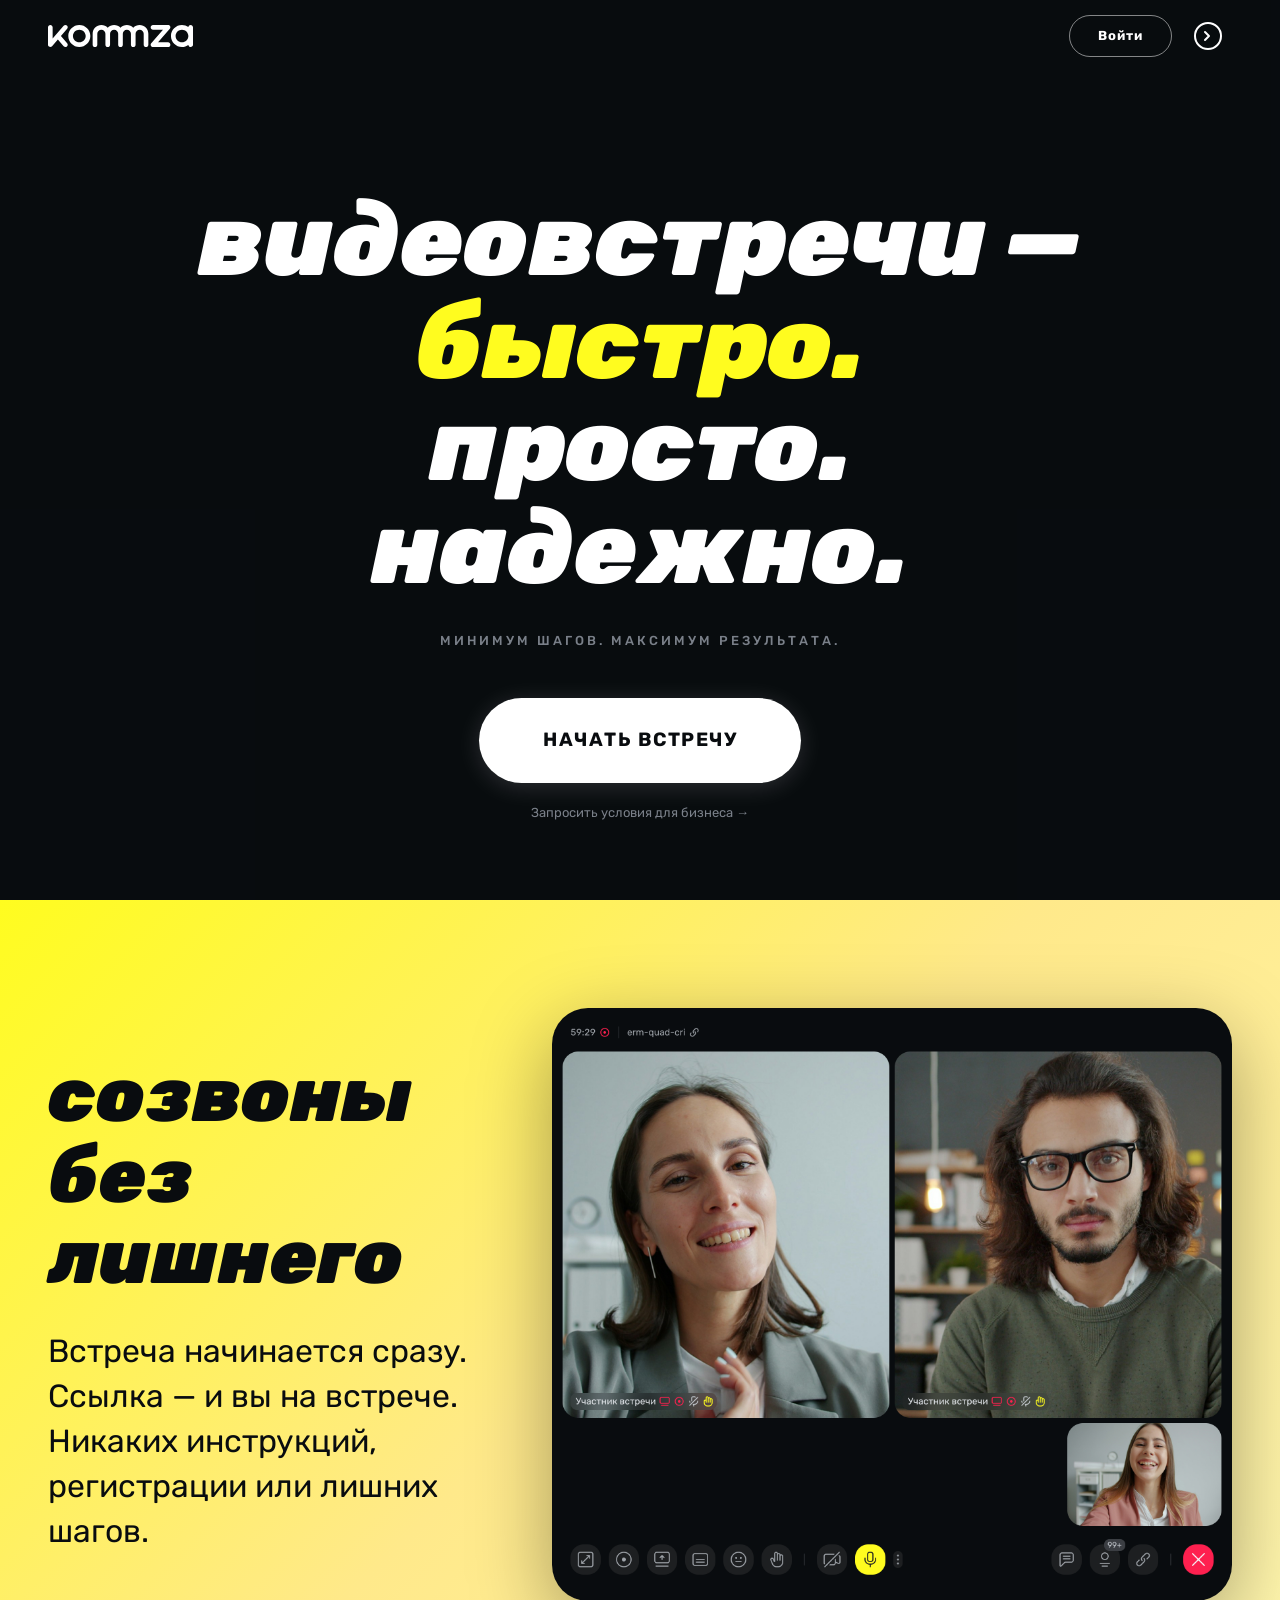
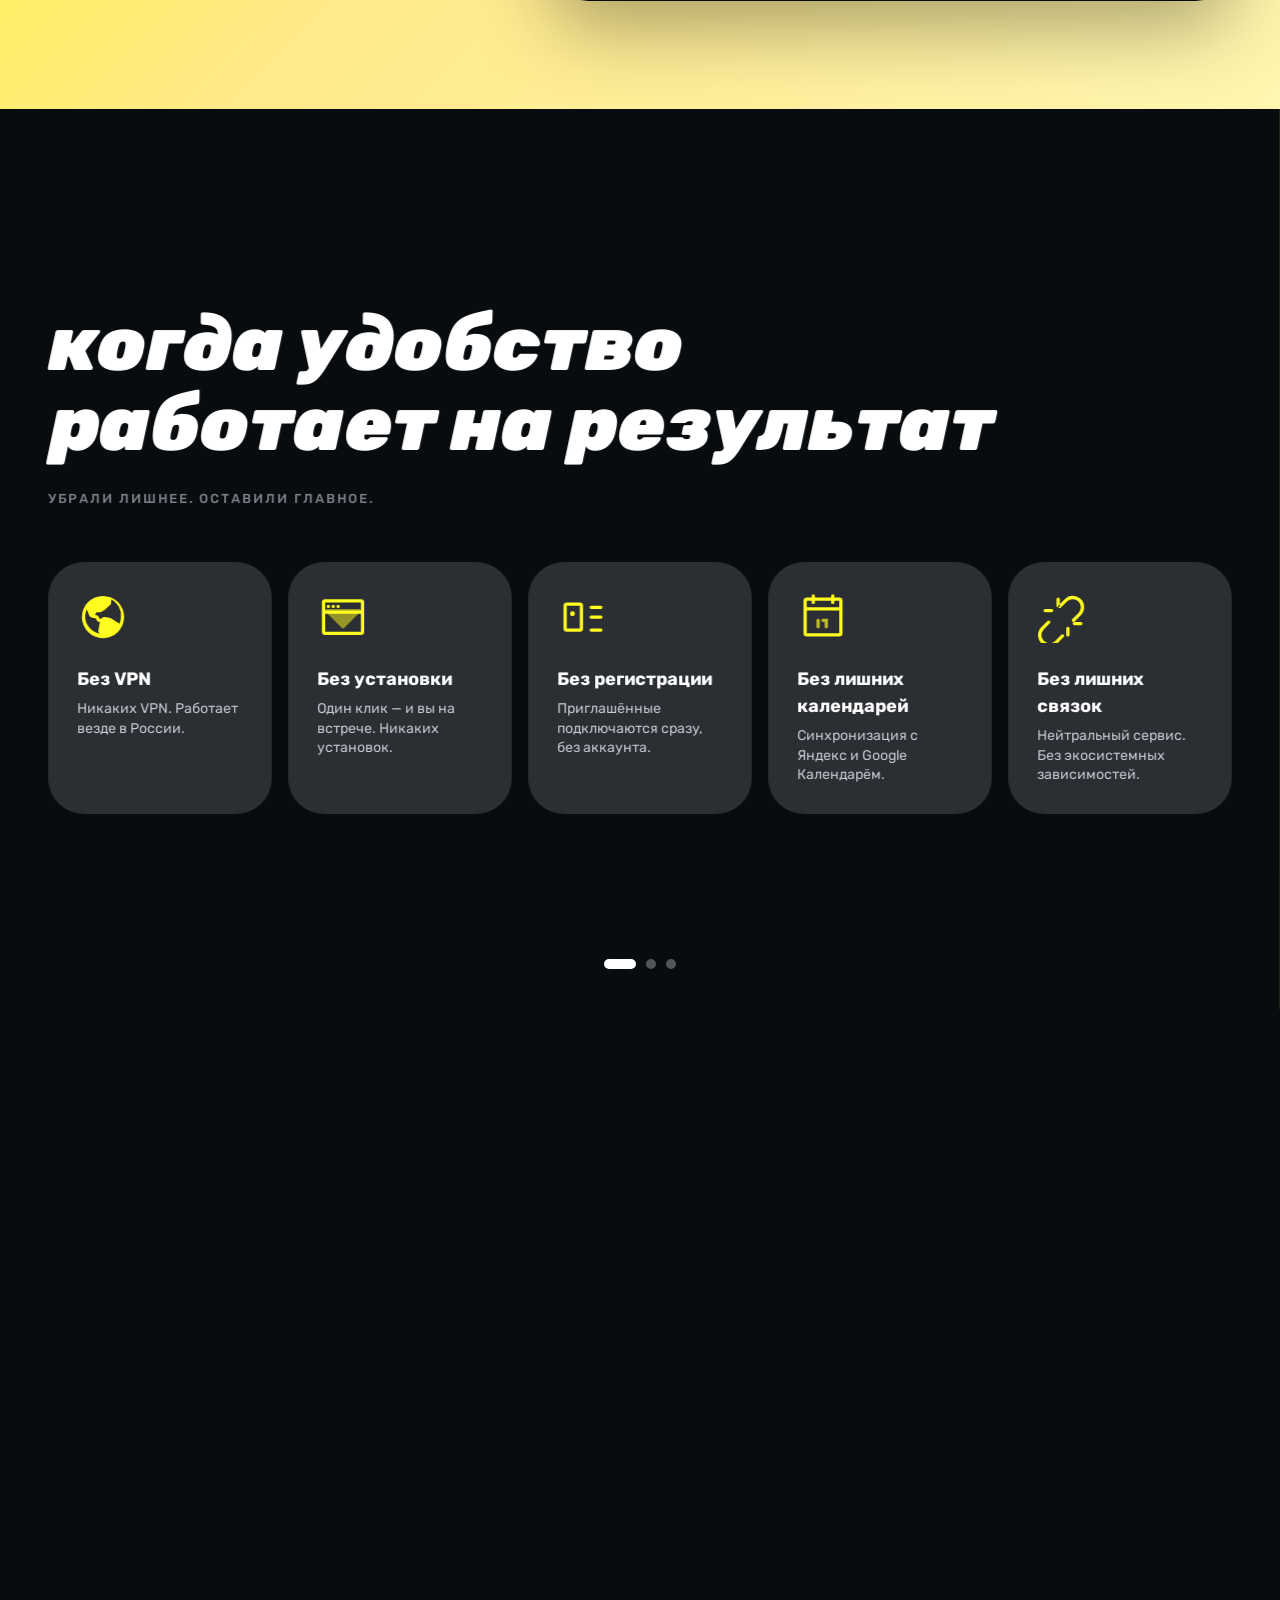
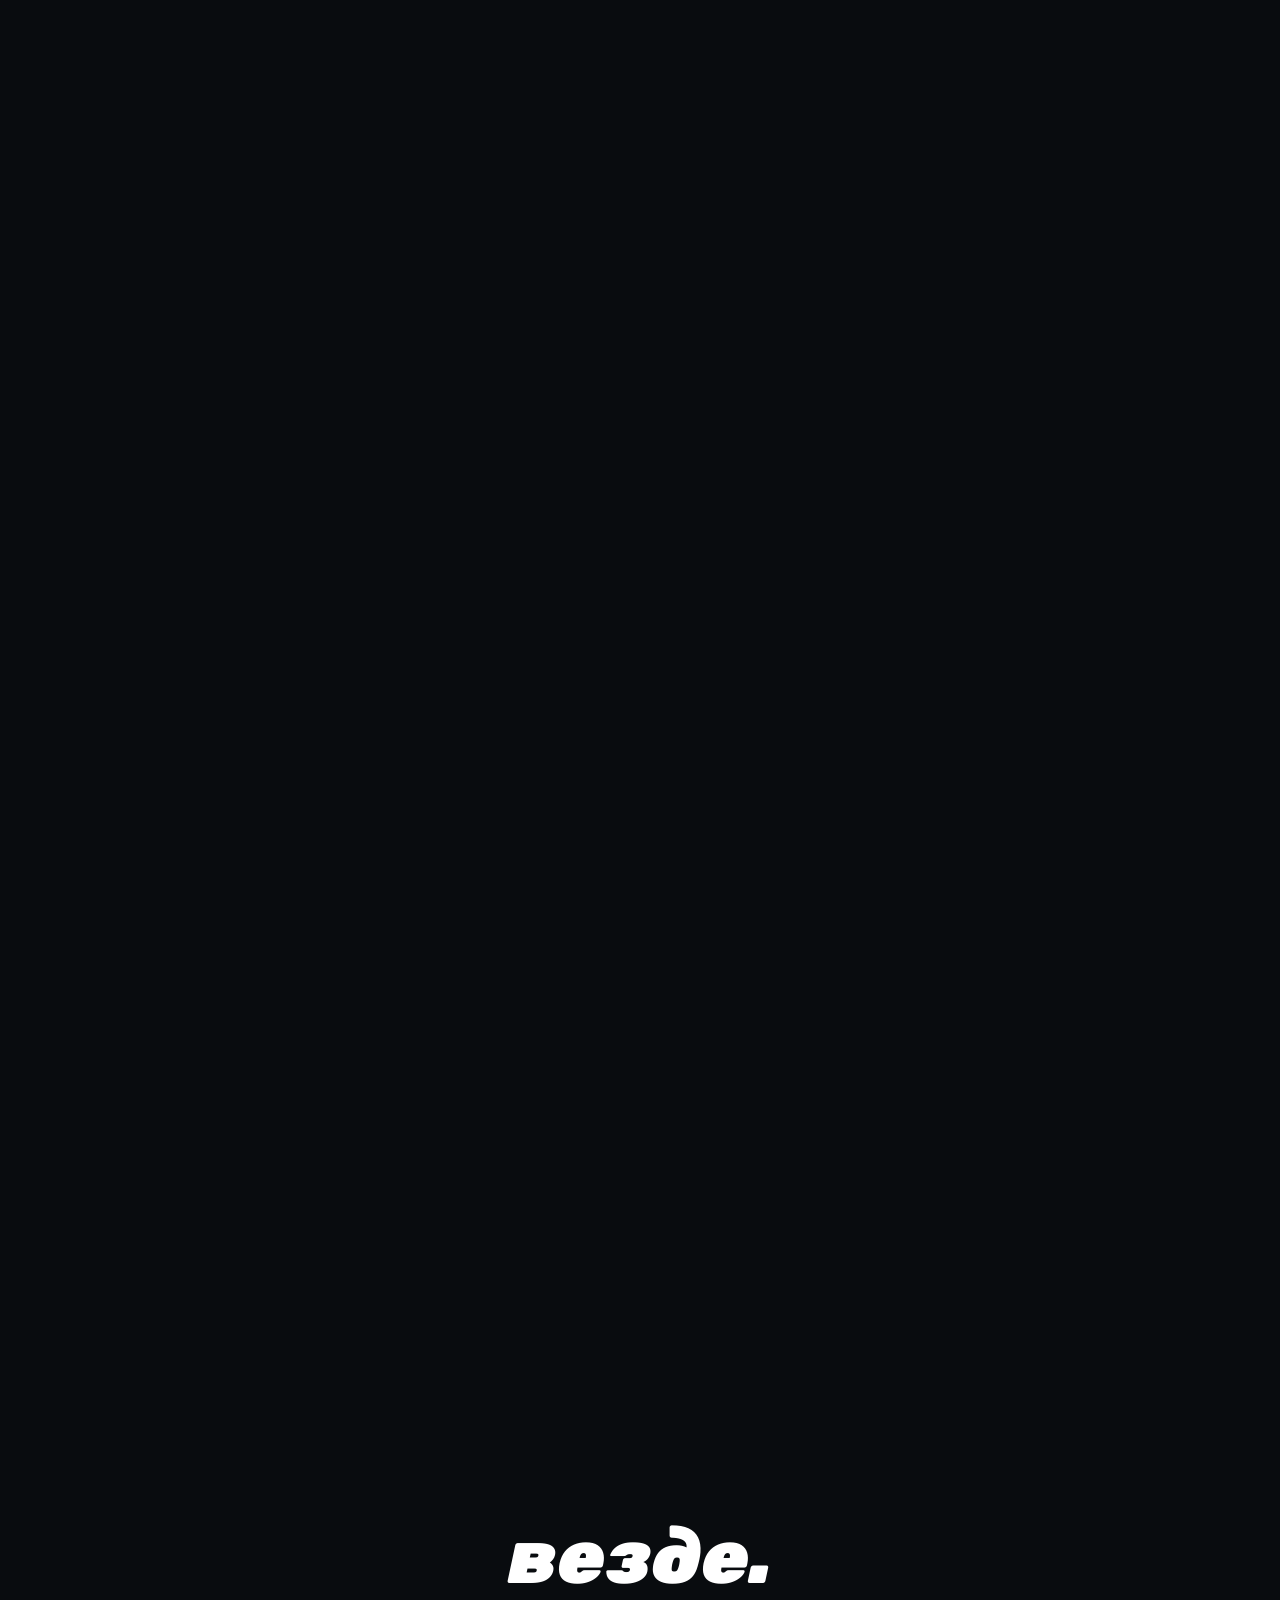
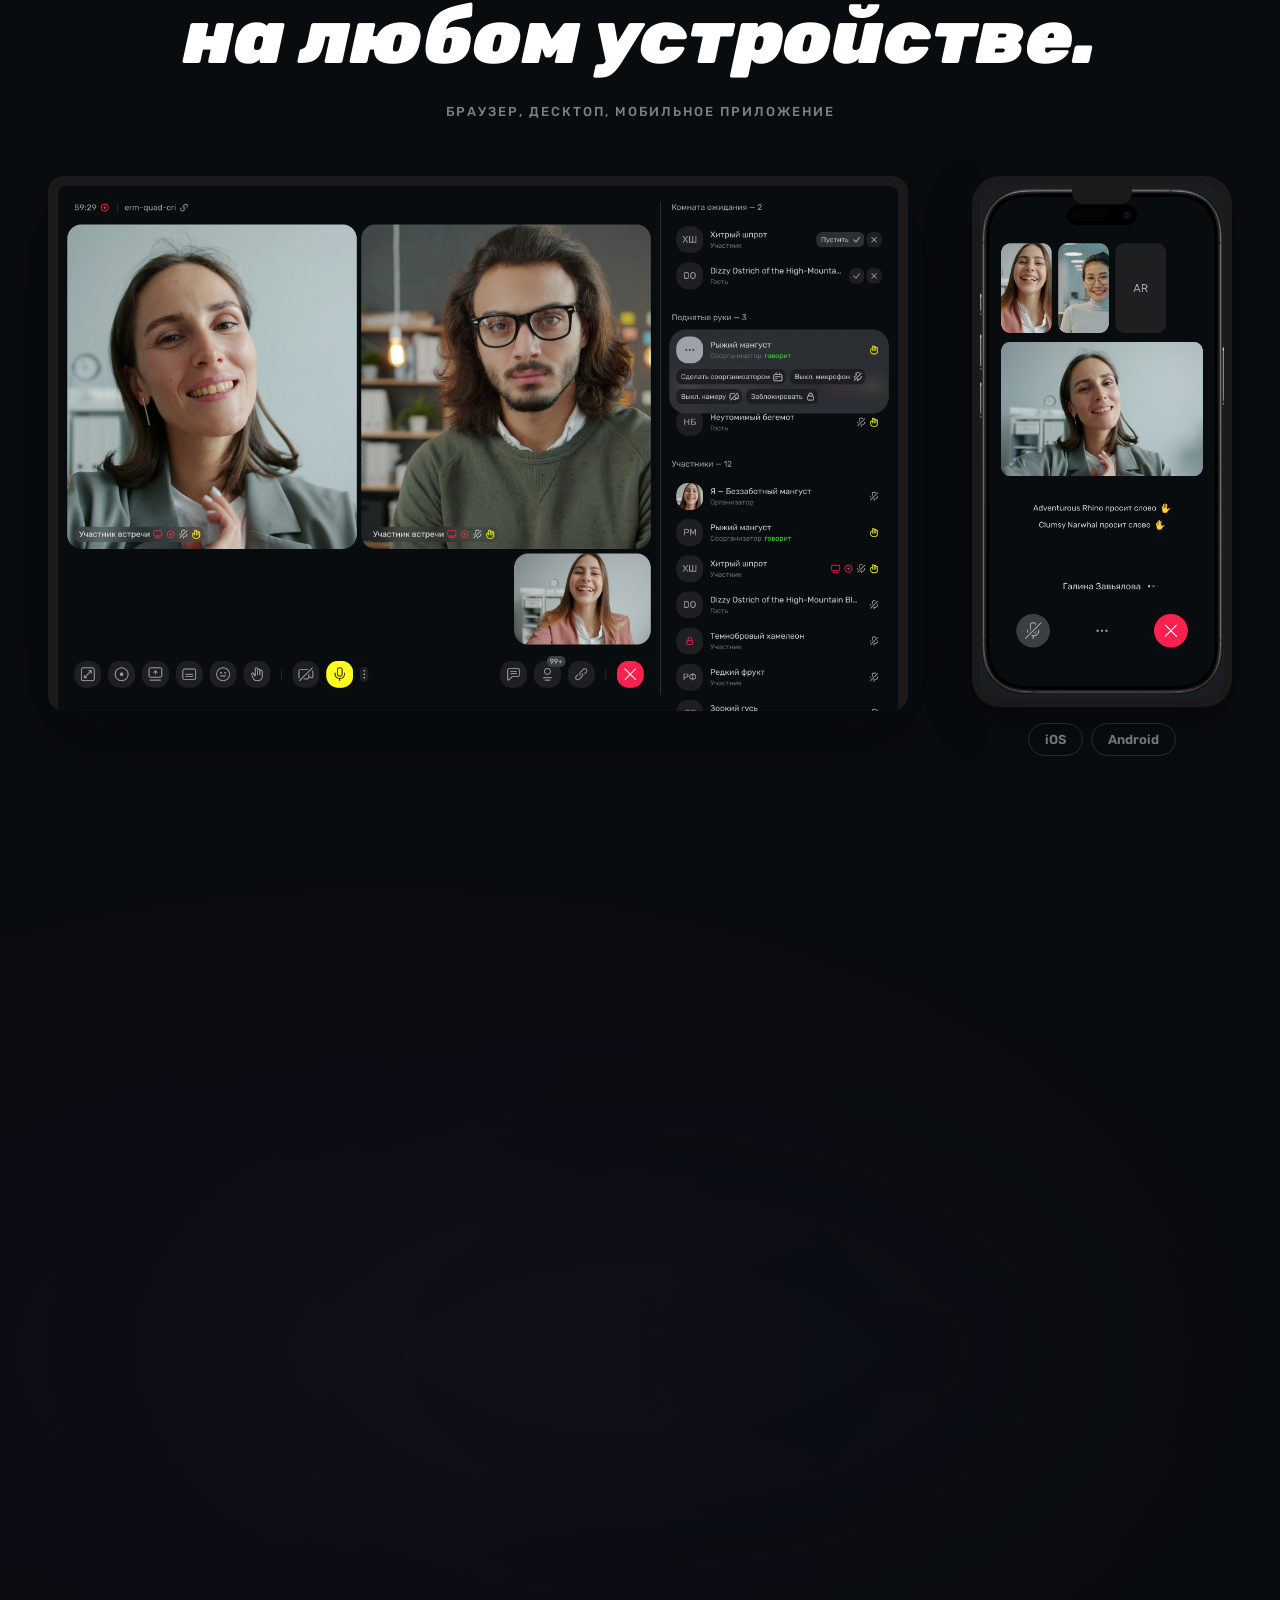
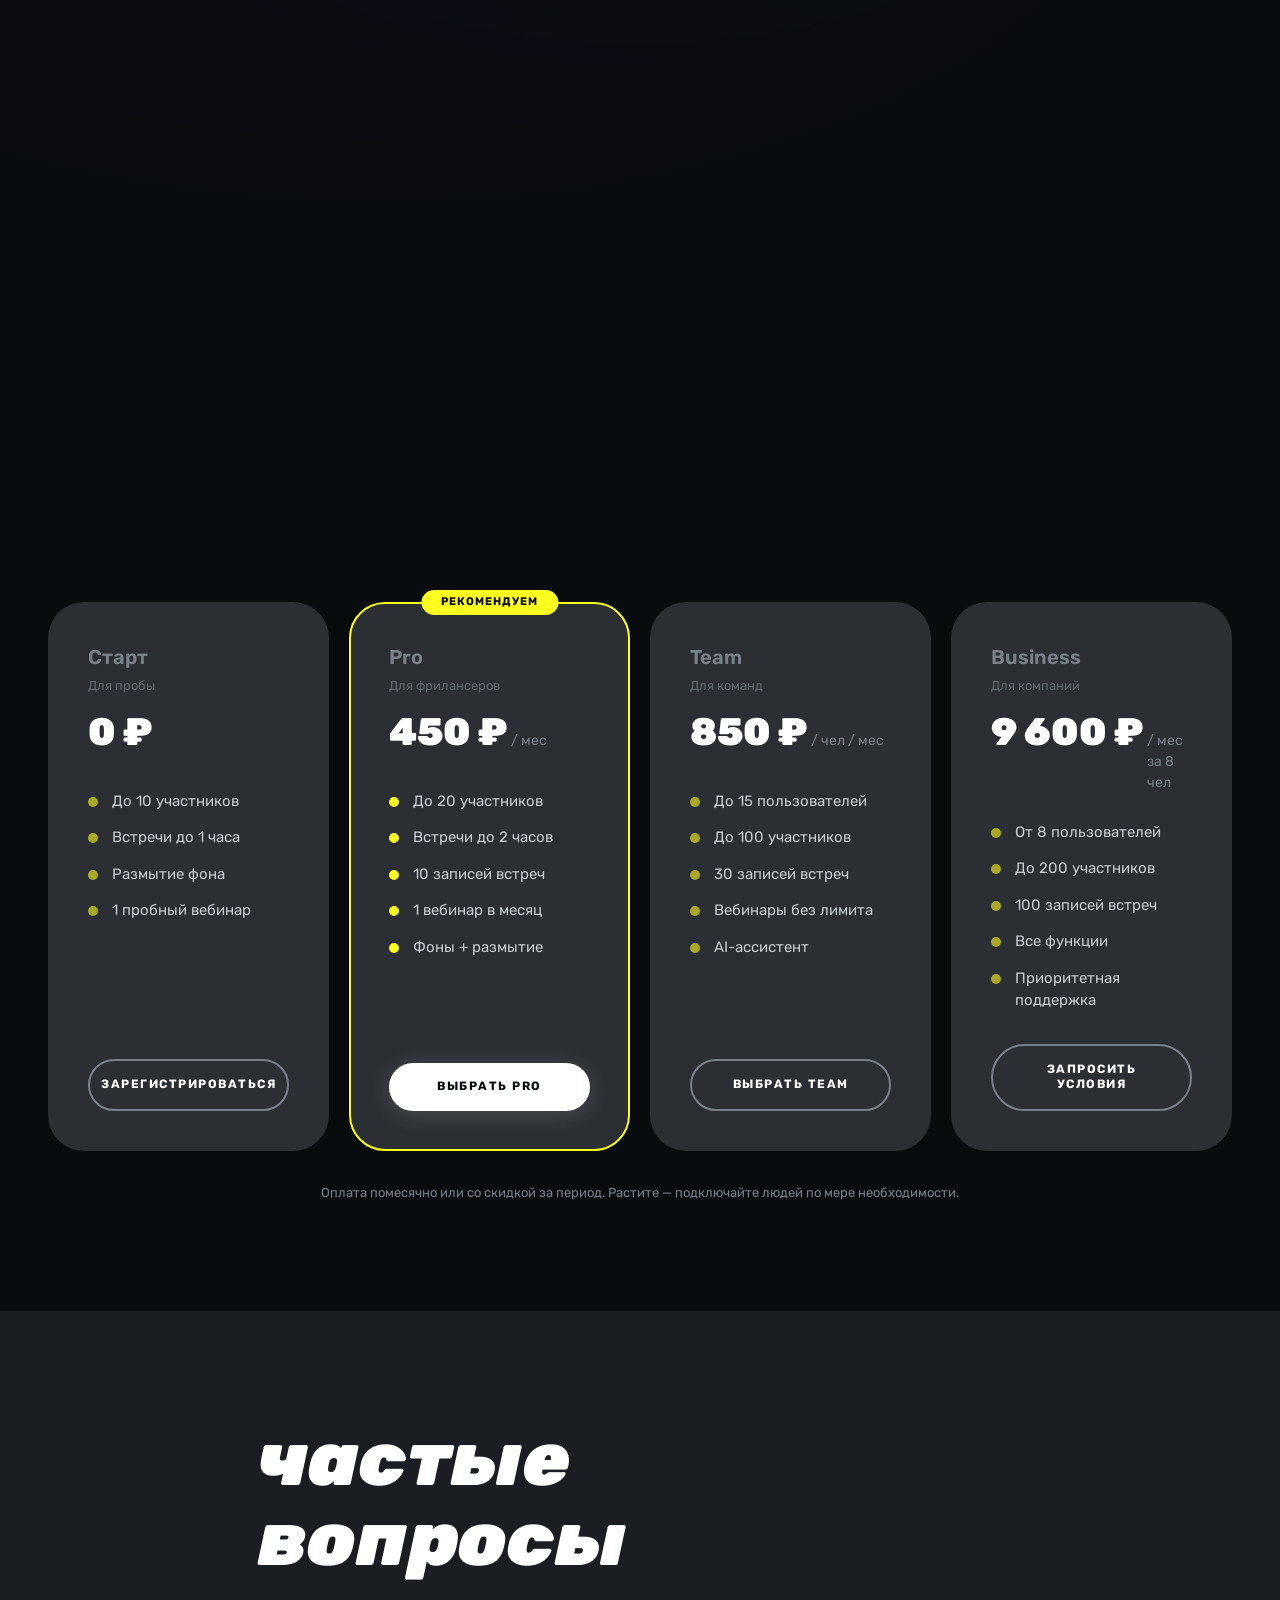
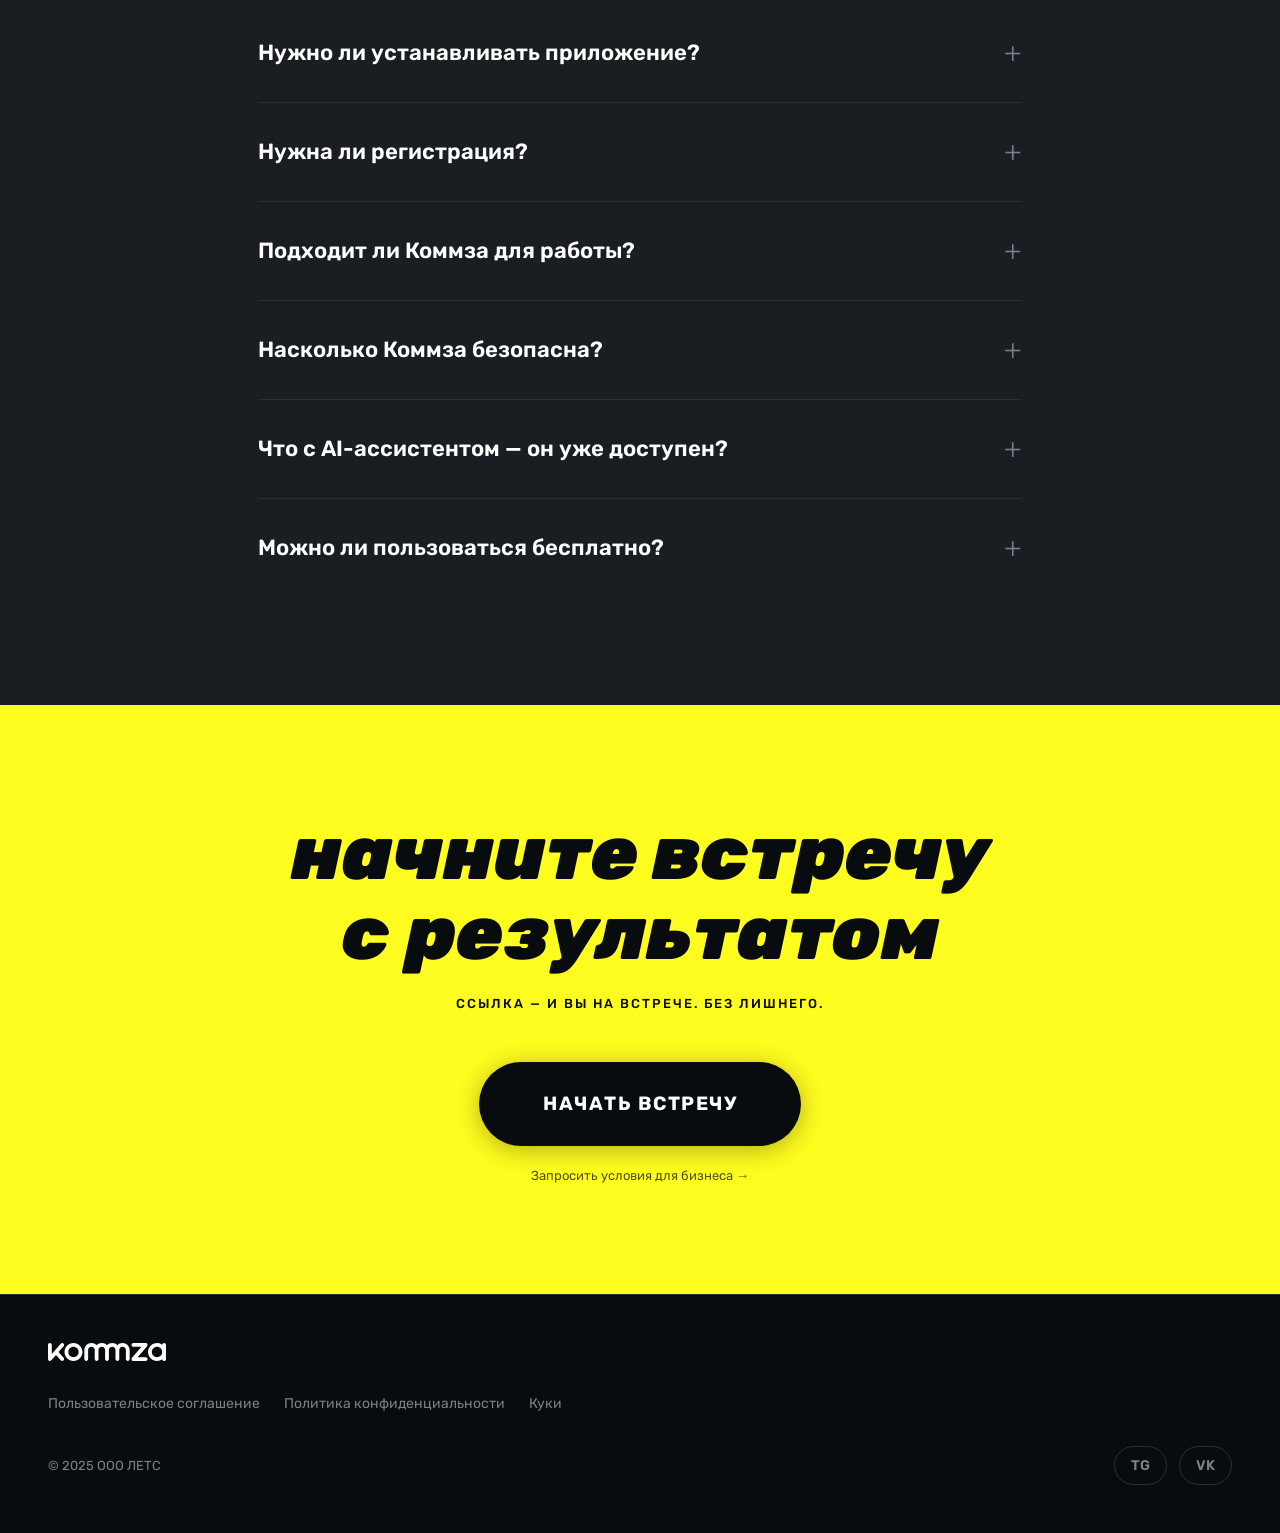
==== commit b9d3baee: "v1.1 — аудит, копирайт, UX/UI, accessibility, технические фиксы 25 правок по аудиту: копирайт (выгод" ====
--- a/index.html
+++ b/index.html
@@ -24,9 +24,9 @@
       <img src="assets/logo-white.svg" alt="Kommza" width="140" height="22">
     </a>
     <div class="header__right">
-      <a href="https://hub.kommza.io" class="header__login" data-i18n="nav.login">ВОЙТИ</a>
+      <a href="https://hub.kommza.io" class="header__login" rel="noopener noreferrer" data-i18n="nav.login">Войти</a>
       <button class="header__menu-btn" id="menuBtn" aria-label="Открыть меню" aria-expanded="false">
-        <svg width="28" height="28" viewBox="0 0 28 28" fill="none">
+        <svg width="28" height="28" viewBox="0 0 28 28" fill="none" aria-hidden="true">
           <circle cx="14" cy="14" r="13" stroke="currentColor" stroke-width="2"/>
           <path class="header__menu-chevron" d="M11 10L15 14L11 18" stroke="currentColor" stroke-width="2" stroke-linecap="round" stroke-linejoin="round"/>
         </svg>
@@ -51,9 +51,9 @@
           <button class="lang-btn" data-lang="en">EN</button>
         </div>
         <div class="menu-overlay__social">
-          <a href="https://t.me/kommza" aria-label="Telegram" class="social-icon">TG</a>
-          <a href="https://vk.com/kommza" aria-label="VK" class="social-icon">VK</a>
-          <a href="https://linkedin.com/company/kommza" aria-label="LinkedIn" class="social-icon">IN</a>
+          <a href="https://t.me/kommza" aria-label="Telegram" class="social-icon" rel="noopener noreferrer">TG</a>
+          <a href="https://vk.com/kommza" aria-label="VK" class="social-icon" rel="noopener noreferrer">VK</a>
+          <a href="https://linkedin.com/company/kommza" aria-label="LinkedIn" class="social-icon" rel="noopener noreferrer">IN</a>
         </div>
       </div>
     </div>
@@ -96,12 +96,12 @@
           <div class="promise__text-col">
             <h2 class="promise__title" data-reveal="fade-up" data-i18n="promise.title">созвоны<br>без лишнего</h2>
             <p class="promise__text" data-reveal="fade-up" data-reveal-delay="100" data-i18n="promise.text">
-              Коммза устроена так, чтобы встреча начиналась сразу — без объяснений участникам и лишних шагов.
-              Без инструкций и лишних шагов. Ссылка — и вы на встрече.
+              Встреча начинается сразу. Ссылка — и вы на встрече.
+              Никаких инструкций, регистрации или лишних шагов.
             </p>
           </div>
           <div class="promise__mockup" data-reveal="slide-right" data-reveal-delay="200">
-            <img src="assets/screen-desktop.png" alt="Интерфейс Kommza" class="promise__screenshot" loading="lazy">
+            <img src="assets/screen-promise.png" alt="Интерфейс Kommza" class="promise__screenshot" loading="lazy">
           </div>
         </div>
       </div>
@@ -116,42 +116,47 @@
           <div class="hpanel" style="background: var(--c-bg);">
             <div class="hpanel__inner">
               <h2 class="section__title" data-i18n="features.title">когда удобство<br>работает на результат</h2>
-              <p class="section__subtitle" data-i18n="features.subtitle">ВСЁ ЛИШНЕЕ УБРАНО. ОСТАЛИСЬ РАЗГОВОР И РЕШЕНИЯ.</p>
+              <p class="section__subtitle" data-i18n="features.subtitle">УБРАЛИ ЛИШНЕЕ. ОСТАВИЛИ ГЛАВНОЕ.</p>
               <div class="features__grid">
+                <!-- Без VPN: глобус с галочкой — доступ без ограничений -->
                 <div class="feature-card glow-card tilt-card" data-reveal="fade-up" data-reveal-delay="0">
                   <div class="feature-card__icon">
-                    <svg width="52" height="52" viewBox="0 0 256 256" fill="currentColor"><path d="M208,40H48A16,16,0,0,0,32,56v58.78c0,89.61,75.82,119.34,91,124.39a15.53,15.53,0,0,0,10,0c15.2-5.05,91-34.78,91-124.39V56A16,16,0,0,0,208,40Zm-30.46,69.75-56,56a8,8,0,0,1-11.32,0l-24-24a8,8,0,0,1,11.32-11.32L115.72,148.6l50.34-50.34a8,8,0,0,1,11.32,11.32Z"/></svg>
+                    <svg width="52" height="52" viewBox="0 0 256 256" fill="currentColor"><path d="M128,24A104,104,0,1,0,232,128,104.11,104.11,0,0,0,128,24Zm88,104a87.62,87.62,0,0,1-6.4,32.94l-44.7-27.49a15.92,15.92,0,0,0-6.24-2.23l-22.82-3.08a16.11,16.11,0,0,0-16,7.86h-8.72l-3.8-7.86a15.91,15.91,0,0,0-11-8.67l-8-1.73L96.14,104h16.71a16.06,16.06,0,0,0,7.73-2l12.25-6.76a16.62,16.62,0,0,0,3-2.14l26.91-24.34A15.93,15.93,0,0,0,168,57.63V40.56A88.11,88.11,0,0,1,216,128ZM40,128a87.53,87.53,0,0,1,8.54-37.8l11.34,30.27a16,16,0,0,0,11.62,10l21.43,4.61L96.74,144a16.09,16.09,0,0,0,14.4,9h1.48l-7.23,38.61A16,16,0,0,0,109.52,208l1.59,2.16A88.11,88.11,0,0,1,40,128Z"/></svg>
                   </div>
                   <h3 class="feature-card__title">Без VPN</h3>
-                  <p class="feature-card__text">Работает из России без ограничений.</p>
-                </div>
+                  <p class="feature-card__text">Никаких VPN. Работает везде в России.</p>
+                </div>
+                <!-- Без установки: курсор-клик — один клик в браузере -->
                 <div class="feature-card glow-card tilt-card" data-reveal="fade-up" data-reveal-delay="200">
                   <div class="feature-card__icon">
-                    <svg width="52" height="52" viewBox="0 0 256 256" fill="currentColor"><path d="M216,40H40A16,16,0,0,0,24,56V200a16,16,0,0,0,16,16H216a16,16,0,0,0,16-16V56A16,16,0,0,0,216,40Zm0,16V96H40V56ZM40,200V112H216v88Z"/></svg>
+                    <svg width="52" height="52" viewBox="0 0 256 256" fill="currentColor"><path d="M213.66,101.66l-80,80a8,8,0,0,1-11.32,0l-80-80A8,8,0,0,1,48,88H208a8,8,0,0,1,5.66,13.66Z" opacity="0.5"/><path d="M216,40H40A16,16,0,0,0,24,56V200a16,16,0,0,0,16,16H216a16,16,0,0,0,16-16V56A16,16,0,0,0,216,40Zm0,16V96H40V56ZM40,200V112H216v88Z"/><circle cx="80" cy="76" r="8"/><circle cx="104" cy="76" r="8"/><circle cx="56" cy="76" r="8"/></svg>
                   </div>
                   <h3 class="feature-card__title">Без установки</h3>
-                  <p class="feature-card__text">Прямо в браузере — по ссылке.</p>
-                </div>
+                  <p class="feature-card__text">Один клик — и вы на встрече. Никаких установок.</p>
+                </div>
+                <!-- Без регистрации: дверь открытая — свободный вход -->
                 <div class="feature-card glow-card tilt-card" data-reveal="fade-up" data-reveal-delay="400">
                   <div class="feature-card__icon">
-                    <svg width="52" height="52" viewBox="0 0 256 256" fill="currentColor"><path d="M230.92,212c-15.23-26.33-38.7-45.21-66.09-54.16a72,72,0,1,0-73.66,0C63.78,166.78,40.31,185.66,25.08,212a8,8,0,1,0,13.85,8c18.84-32.56,52.14-52,89.07-52s70.23,19.44,89.07,52a8,8,0,1,0,13.85-8ZM72,96a56,56,0,1,1,56,56A56.06,56.06,0,0,1,72,96Z"/></svg>
+                    <svg width="52" height="52" viewBox="0 0 256 256" fill="currentColor"><path d="M224,128a8,8,0,0,1-8,8H168a8,8,0,0,1,0-16h48A8,8,0,0,1,224,128Zm-8,56H168a8,8,0,0,0,0,16h48a8,8,0,0,0,0-16Zm0-112H168a8,8,0,0,0,0,16h48a8,8,0,0,0,0-16ZM112,56H48A16,16,0,0,0,32,72V184a16,16,0,0,0,16,16h64a16,16,0,0,0,16-16V72A16,16,0,0,0,112,56Zm0,128H48V72h64Zm-24-72a12,12,0,1,1-12-12A12,12,0,0,1,88,112Z"/></svg>
                   </div>
                   <h3 class="feature-card__title">Без регистрации</h3>
-                  <p class="feature-card__text">Гостям не нужна регистрация.</p>
-                </div>
+                  <p class="feature-card__text">Приглашённые подключаются сразу, без аккаунта.</p>
+                </div>
+                <!-- Без лишних календарей: календарь со стрелками sync -->
                 <div class="feature-card glow-card tilt-card" data-reveal="fade-up" data-reveal-delay="600">
                   <div class="feature-card__icon">
-                    <svg width="52" height="52" viewBox="0 0 256 256" fill="currentColor"><path d="M208,32H184V24a8,8,0,0,0-16,0v8H88V24a8,8,0,0,0-16,0v8H48A16,16,0,0,0,32,48V208a16,16,0,0,0,16,16H208a16,16,0,0,0,16-16V48A16,16,0,0,0,208,32ZM72,48v8a8,8,0,0,0,16,0V48h80v8a8,8,0,0,0,16,0V48h24V80H48V48ZM208,208H48V96H208V208Zm-38.34-85.66a8,8,0,0,1,0,11.32l-48,48a8,8,0,0,1-11.32,0l-24-24a8,8,0,0,1,11.32-11.32L115.72,164.4l42.34-42.06A8,8,0,0,1,169.66,122.34Z"/></svg>
+                    <svg width="52" height="52" viewBox="0 0 256 256" fill="currentColor"><path d="M208,32H184V24a8,8,0,0,0-16,0v8H88V24a8,8,0,0,0-16,0v8H48A16,16,0,0,0,32,48V208a16,16,0,0,0,16,16H208a16,16,0,0,0,16-16V48A16,16,0,0,0,208,32ZM72,48v8a8,8,0,0,0,16,0V48h80v8a8,8,0,0,0,16,0V48h24V80H48V48ZM208,208H48V96H208Z"/><path d="M152,136H128a8,8,0,0,0,0,16h8v24a8,8,0,0,0,16,0V144A8,8,0,0,0,152,136Z" opacity="0.7"/><path d="M104,136a8,8,0,0,0-8,8v32a8,8,0,0,0,16,0V144A8,8,0,0,0,104,136Z" opacity="0.7"/></svg>
                   </div>
                   <h3 class="feature-card__title">Без лишних календарей</h3>
-                  <p class="feature-card__text">Интеграции с Яндекс и Google.</p>
-                </div>
+                  <p class="feature-card__text">Синхронизация с Яндекс и Google Календарём.</p>
+                </div>
+                <!-- Без лишних связок: разорванная цепь — нет привязки -->
                 <div class="feature-card glow-card tilt-card" data-reveal="fade-up" data-reveal-delay="800">
                   <div class="feature-card__icon">
-                    <svg width="52" height="52" viewBox="0 0 256 256" fill="currentColor"><path d="M149.66,138.34a8,8,0,0,1,0,11.32L120,179.31l13.66,13.66a8,8,0,0,1-11.32,11.31L108.69,190.6,95.31,204a8,8,0,0,1-11.31-11.31l13.38-13.38L83.72,165.66a8,8,0,0,1,11.31-11.32L108.69,168l29.66-29.66A8,8,0,0,1,149.66,138.34Zm-32-20.68L131.31,104l13.38,13.38A8,8,0,0,0,156,106.06L142.63,92.69,156.28,79a8,8,0,0,0-11.31-11.31L131.31,81.38,117.66,67.72a8,8,0,0,0-11.32,11.31L120,92.69l-13.66,13.66a8,8,0,1,0,11.32,11.31ZM208,32H48A16,16,0,0,0,32,48V208a16,16,0,0,0,16,16H208a16,16,0,0,0,16-16V48A16,16,0,0,0,208,32Zm0,176H48V48H208Z"/></svg>
+                    <svg width="52" height="52" viewBox="0 0 256 256" fill="currentColor"><path d="M232,80a55.67,55.67,0,0,1-16.4,39.6l-30.07,30.06a8,8,0,0,1-11.31-11.32l30.07-30.06a40,40,0,0,0-56.57-56.56L117.66,81.77a8,8,0,0,1-11.32-11.32L136.4,40.4A56,56,0,0,1,232,80ZM119.6,215.6l-30.07,30.06a40,40,0,0,1-56.56-56.57l30.06-30.06a8,8,0,0,0-11.32-11.32L21.66,177.77a56,56,0,0,0,79.2,79.2L130.92,227a8,8,0,0,0-11.32-11.31ZM216,152H184a8,8,0,0,0,0,16h32a8,8,0,0,0,0-16ZM40,104H72a8,8,0,0,0,0-16H40a8,8,0,0,0,0,16Zm112,72a8,8,0,0,0-8,8v32a8,8,0,0,0,16,0V184A8,8,0,0,0,152,176ZM104,80a8,8,0,0,0,8-8V40a8,8,0,0,0-16,0V72A8,8,0,0,0,104,80Z"/></svg>
                   </div>
                   <h3 class="feature-card__title">Без лишних связок</h3>
-                  <p class="feature-card__text">Нет привязки к соцсетям.</p>
+                  <p class="feature-card__text">Нейтральный сервис. Без экосистемных зависимостей.</p>
                 </div>
               </div>
             </div>
@@ -160,7 +165,7 @@
           <!-- PANEL 2: 3-Step Flow -->
           <div class="hpanel" style="background: linear-gradient(135deg, #FFFC1F 0%, #ffe14d 100%);">
             <div class="hpanel__inner hpanel__inner--center">
-              <h2 class="section__title section__title--dark" data-i18n="features.flow">связь — всегда<br>и везде. бесшовно.</h2>
+              <h2 class="section__title section__title--dark" data-i18n="features.flow">всегда на связи.<br>везде и бесшовно.</h2>
               <div class="steps steps--horizontal">
                 <div class="steps__item steps__item--dark">
                   <div class="steps__circle steps__circle--dark">1</div>
@@ -186,12 +191,12 @@
               <h2 class="section__title section__title--dark" data-i18n="usecases.title">для работы<br>в реальном темпе</h2>
               <p class="section__subtitle section__subtitle--dark" data-i18n="usecases.subtitle">КОГДА ВАЖНЫ СКОРОСТЬ, ФОКУС И ПРОФЕССИОНАЛЬНЫЙ ФОРМАТ</p>
               <div class="uc-grid">
-                <article class="uc-card glow-card tilt-card"><div class="uc-card__icon"><svg width="40" height="40" viewBox="0 0 40 40" fill="none"><rect x="4" y="8" width="32" height="24" rx="3" stroke="currentColor" stroke-width="2"/><path d="M12 18h8M12 22h12M12 26h6" stroke="currentColor" stroke-width="2" stroke-linecap="round"/></svg></div><h3 class="uc-card__title">Команды и IT</h3><p class="uc-card__text">Быстрые синхронизации без лишнего контекста</p></article>
-                <article class="uc-card glow-card tilt-card"><div class="uc-card__icon"><svg width="40" height="40" viewBox="0 0 40 40" fill="none"><rect x="8" y="12" width="24" height="20" rx="3" stroke="currentColor" stroke-width="2"/><path d="M14 12V8h12v4" stroke="currentColor" stroke-width="2"/><path d="M20 20v8M16 24h8" stroke="currentColor" stroke-width="2" stroke-linecap="round"/></svg></div><h3 class="uc-card__title">Корпоративные встречи</h3><p class="uc-card__text">Рабочий формат без экосистемных ограничений</p></article>
-                <article class="uc-card glow-card tilt-card"><div class="uc-card__icon"><svg width="40" height="40" viewBox="0 0 40 40" fill="none"><circle cx="16" cy="14" r="5" stroke="currentColor" stroke-width="2"/><circle cx="28" cy="14" r="4" stroke="currentColor" stroke-width="2"/><path d="M6 32c0-5.523 4.477-10 10-10s10 4.523 10 10" stroke="currentColor" stroke-width="2" fill="none"/></svg></div><h3 class="uc-card__title">HR и рекрутинг</h3><p class="uc-card__text">Интервью, которые начинаются вовремя</p></article>
-                <article class="uc-card glow-card tilt-card"><div class="uc-card__icon"><svg width="40" height="40" viewBox="0 0 40 40" fill="none"><circle cx="28" cy="18" r="6" stroke="currentColor" stroke-width="2"/><path d="M28 15v3l2 2" stroke="currentColor" stroke-width="2" stroke-linecap="round"/><path d="M10 28V12a6 6 0 016-6h0a6 6 0 016 6v4" stroke="currentColor" stroke-width="2" fill="none"/></svg></div><h3 class="uc-card__title">Консультации</h3><p class="uc-card__text">Юристы, коучи, телемедицина — фокус на задаче</p></article>
-                <article class="uc-card glow-card tilt-card"><div class="uc-card__icon"><svg width="40" height="40" viewBox="0 0 40 40" fill="none"><rect x="6" y="6" width="28" height="20" rx="3" stroke="currentColor" stroke-width="2"/><path d="M6 22l9-6 5 3 6-4 8 5" stroke="currentColor" stroke-width="2" stroke-linejoin="round" fill="none"/></svg></div><h3 class="uc-card__title">Продажи и демо</h3><p class="uc-card__text">Показ экрана, запись встречи</p></article>
-                <article class="uc-card glow-card tilt-card"><div class="uc-card__icon"><svg width="40" height="40" viewBox="0 0 40 40" fill="none"><path d="M8 8h24v24H8z" stroke="currentColor" stroke-width="2" fill="none" rx="3"/><path d="M14 16h12M14 20h8M14 24h10" stroke="currentColor" stroke-width="2" stroke-linecap="round"/></svg></div><h3 class="uc-card__title">Обучение</h3><p class="uc-card__text">Вебинары, семинары и стримы</p></article>
+                <article class="uc-card glow-card tilt-card"><div class="uc-card__icon"><svg width="40" height="40" viewBox="0 0 40 40" fill="none"><rect x="4" y="8" width="32" height="24" rx="3" stroke="currentColor" stroke-width="2"/><path d="M12 18h8M12 22h12M12 26h6" stroke="currentColor" stroke-width="2" stroke-linecap="round"/></svg></div><h3 class="uc-card__title">Команды и IT</h3><p class="uc-card__text">Дейли за 2 минуты: ссылка, созвон, работаем дальше</p></article>
+                <article class="uc-card glow-card tilt-card"><div class="uc-card__icon"><svg width="40" height="40" viewBox="0 0 40 40" fill="none"><rect x="6" y="14" width="28" height="18" rx="3" stroke="currentColor" stroke-width="2"/><path d="M6 20h28" stroke="currentColor" stroke-width="2"/><circle cx="14" cy="26" r="2" fill="currentColor"/><circle cx="20" cy="26" r="2" fill="currentColor"/><circle cx="26" cy="26" r="2" fill="currentColor"/><path d="M12 14V10a8 8 0 0116 0v4" stroke="currentColor" stroke-width="2"/></svg></div><h3 class="uc-card__title">Корпоративные встречи</h3><p class="uc-card__text">Без привязки к Teams или Google. Подключится любой контрагент</p></article>
+                <article class="uc-card glow-card tilt-card"><div class="uc-card__icon"><svg width="40" height="40" viewBox="0 0 40 40" fill="none"><circle cx="16" cy="14" r="5" stroke="currentColor" stroke-width="2"/><circle cx="28" cy="14" r="4" stroke="currentColor" stroke-width="2"/><path d="M6 32c0-5.523 4.477-10 10-10s10 4.523 10 10" stroke="currentColor" stroke-width="2" fill="none"/></svg></div><h3 class="uc-card__title">HR и рекрутинг</h3><p class="uc-card__text">Кандидат переходит по ссылке — интервью начинается вовремя</p></article>
+                <article class="uc-card glow-card tilt-card"><div class="uc-card__icon"><svg width="40" height="40" viewBox="0 0 40 40" fill="none"><path d="M8 22v-4a12 12 0 0124 0v4" stroke="currentColor" stroke-width="2" fill="none"/><rect x="6" y="22" width="6" height="10" rx="2" stroke="currentColor" stroke-width="2"/><rect x="28" y="22" width="6" height="10" rx="2" stroke="currentColor" stroke-width="2"/><path d="M34 30v2a4 4 0 01-4 4h-6" stroke="currentColor" stroke-width="2" fill="none" stroke-linecap="round"/></svg></div><h3 class="uc-card__title">Консультации</h3><p class="uc-card__text">Клиент кликает по ссылке и сразу на консультации. Без регистрации</p></article>
+                <article class="uc-card glow-card tilt-card"><div class="uc-card__icon"><svg width="40" height="40" viewBox="0 0 40 40" fill="none"><rect x="6" y="6" width="28" height="20" rx="3" stroke="currentColor" stroke-width="2"/><path d="M6 22l9-6 5 3 6-4 8 5" stroke="currentColor" stroke-width="2" stroke-linejoin="round" fill="none"/></svg></div><h3 class="uc-card__title">Продажи и демо</h3><p class="uc-card__text">Демо с записью и показом экрана — клиент видит всё</p></article>
+                <article class="uc-card glow-card tilt-card"><div class="uc-card__icon"><svg width="40" height="40" viewBox="0 0 40 40" fill="none"><path d="M8 8h24v24H8z" stroke="currentColor" stroke-width="2" fill="none" rx="3"/><path d="M14 16h12M14 20h8M14 24h10" stroke="currentColor" stroke-width="2" stroke-linecap="round"/></svg></div><h3 class="uc-card__title">Обучение</h3><p class="uc-card__text">Вебинары до 200 человек с записью и интерактивом</p></article>
               </div>
             </div>
           </div>
@@ -274,8 +279,8 @@
               </div>
             </div>
             <div class="chat-input">
-              <input type="text" placeholder="Напишите AI-ассистенту..." disabled>
-              <button class="chat-input__send" disabled aria-label="Отправить">
+              <input type="text" placeholder="Напишите AI-ассистенту..." disabled tabindex="-1">
+              <button class="chat-input__send" disabled tabindex="-1" aria-label="Отправить">
                 <svg width="20" height="20" viewBox="0 0 20 20" fill="none"><path d="M3 10l7-7 7 7M10 3v14" stroke="currentColor" stroke-width="2" stroke-linecap="round" stroke-linejoin="round" transform="rotate(-90,10,10)"/></svg>
               </button>
             </div>
@@ -302,8 +307,9 @@
           <!-- Promo -->
           <article class="price-card glow-card" data-reveal="scale-in" data-reveal-delay="0">
             <div class="price-card__header">
-              <h3 class="price-card__name" data-i18n="pricing.promo.name">Промо</h3>
-              <div class="price-card__price"><span class="price-card__amount">0 ₽</span></div>
+              <h3 class="price-card__name" data-i18n="pricing.promo.name">Старт</h3>
+              <p class="price-card__who">Для пробы</p>
+              <div class="price-card__price"><span class="price-card__amount">0&nbsp;₽</span></div>
             </div>
             <ul class="price-card__features">
               <li>До 10 участников</li>
@@ -318,8 +324,9 @@
             <div class="price-card__badge" data-i18n="pricing.badge">РЕКОМЕНДУЕМ</div>
             <div class="price-card__header">
               <h3 class="price-card__name" data-i18n="pricing.pro.name">Pro</h3>
+              <p class="price-card__who">Для фрилансеров</p>
               <div class="price-card__price">
-                <span class="price-card__amount">450 ₽</span>
+                <span class="price-card__amount">450&nbsp;₽</span>
                 <span class="price-card__period" data-i18n="pricing.perMonth">/ мес</span>
               </div>
             </div>
@@ -336,8 +343,9 @@
           <article class="price-card glow-card" data-reveal="scale-in" data-reveal-delay="200">
             <div class="price-card__header">
               <h3 class="price-card__name" data-i18n="pricing.team.name">Team</h3>
+              <p class="price-card__who">Для команд</p>
               <div class="price-card__price">
-                <span class="price-card__amount">850 ₽</span>
+                <span class="price-card__amount">850&nbsp;₽</span>
                 <span class="price-card__period" data-i18n="pricing.perUser">/ чел / мес</span>
               </div>
             </div>
@@ -354,8 +362,9 @@
           <article class="price-card glow-card" data-reveal="scale-in" data-reveal-delay="300">
             <div class="price-card__header">
               <h3 class="price-card__name" data-i18n="pricing.biz.name">Business</h3>
+              <p class="price-card__who">Для компаний</p>
               <div class="price-card__price">
-                <span class="price-card__amount">9 600 ₽</span>
+                <span class="price-card__amount">9&nbsp;600&nbsp;₽</span>
                 <span class="price-card__period" data-i18n="pricing.perMonthBase">/ мес за 8 чел</span>
               </div>
             </div>
@@ -444,7 +453,7 @@
     <section class="section section--final-cta" id="final-cta">
       <div class="container">
         <h2 class="final-cta__title" data-reveal="fade-up" data-i18n="cta.title">начните встречу<br>с результатом</h2>
-        <p class="final-cta__subtitle" data-reveal="fade-up" data-reveal-delay="100" data-i18n="cta.subtitle">МИНИМУМ ДЕЙСТВИЙ. МАКСИМУМ ПОЛЬЗЫ.</p>
+        <p class="final-cta__subtitle" data-reveal="fade-up" data-reveal-delay="100" data-i18n="cta.subtitle">ССЫЛКА — И ВЫ НА ВСТРЕЧЕ. БЕЗ ЛИШНЕГО.</p>
         <div class="final-cta__actions" data-reveal="fade-up" data-reveal-delay="200">
           <a href="https://meeting.kommza.io/unregistered-meeting" class="btn btn--dark" data-i18n="cta.start">НАЧАТЬ ВСТРЕЧУ</a>
           <button class="final-cta__b2b" onclick="document.getElementById('openModal').click()" data-i18n="cta.b2b">Запросить условия для бизнеса →</button>
@@ -492,7 +501,7 @@
         <svg width="24" height="24" viewBox="0 0 24 24"><path d="M18 6L6 18M6 6l12 12" stroke="currentColor" stroke-width="2" stroke-linecap="round"/></svg>
       </button>
       <h3 class="modal__title" data-i18n="modal.title">Запросить условия для бизнеса</h3>
-      <p class="modal__text" data-i18n="modal.text">Расскажите о вашей компании — мы подберём оптимальные условия.</p>
+      <p class="modal__text" data-i18n="modal.text">Расскажите, сколько человек в команде и какие функции нужны. Подберём план со скидкой и подключим менеджера.</p>
       <form class="modal__form" id="b2bForm">
         <input type="text" name="name" class="modal__input" placeholder="Имя" required data-i18n-placeholder="modal.name">
         <input type="email" name="email" class="modal__input" placeholder="Email" required data-i18n-placeholder="modal.email">
@@ -501,7 +510,7 @@
         <button type="submit" class="btn btn--white modal__submit" data-i18n="modal.submit">ОТПРАВИТЬ</button>
       </form>
       <div class="modal__success" id="modalSuccess" hidden>
-        <p data-i18n="modal.success">Спасибо! Мы свяжемся с вами в ближайшее время.</p>
+        <p data-i18n="modal.success">Спасибо! Наш менеджер свяжется с вами в течение 2 часов в рабочие дни.</p>
       </div>
     </div>
   </div>
--- a/css/style.css
+++ b/css/style.css
@@ -105,7 +105,7 @@
   font-weight: 700;
   letter-spacing: 1.5px;
   text-transform: uppercase;
-  transition: transform var(--dur-fast) ease, box-shadow var(--dur-fast) ease;
+  transition: transform 0.4s cubic-bezier(0.34, 1.56, 0.64, 1), box-shadow var(--dur-fast) ease;
   white-space: nowrap;
 }
 .btn:hover { transform: scale(1.03); }
@@ -187,6 +187,7 @@
 .glow-card {
   position: relative;
   overflow: hidden;
+  will-change: transform;
 }
 .glow-card::before {
   content: '';
@@ -251,10 +252,7 @@
   transform-style: preserve-3d;
 }
 
-/* Elastic hover on buttons */
-.btn {
-  transition: transform 0.4s cubic-bezier(0.34, 1.56, 0.64, 1), box-shadow var(--dur-fast) ease;
-}
+/* Elastic hover on buttons — applied in main .btn rule */
 
 @media (prefers-reduced-motion: reduce) {
   [data-reveal] { opacity: 1; transform: none; filter: none; transition: none; }
@@ -288,7 +286,7 @@
   gap: 12px;
 }
 .header__login {
-  padding: 8px 24px;
+  padding: 10px 28px;
   border-radius: var(--radius-pill);
   border: 1.5px solid rgba(255,255,255,0.5);
   font-size: 13px;
@@ -1087,6 +1085,12 @@
   font-size: 20px;
   font-weight: 600;
   color: var(--c-text-dim);
+  margin-bottom: 4px;
+}
+.price-card__who {
+  font-size: 13px;
+  color: var(--c-text-dim);
+  opacity: 0.7;
   margin-bottom: 8px;
 }
 .price-card__price { display: flex; align-items: baseline; gap: 4px; }
@@ -1143,6 +1147,7 @@
 
 .faq { display: flex; flex-direction: column; }
 .faq__item { border-bottom: 1px solid var(--c-surface); }
+.faq__item:last-child { border-bottom: none; }
 .faq__question {
   width: 100%;
   text-align: left;
@@ -1203,7 +1208,8 @@
   font-weight: 500;
   letter-spacing: 2px;
   text-transform: uppercase;
-  color: rgba(9,12,15,0.6);
+  color: var(--c-bg);
+  opacity: 0.8;
   margin-bottom: 48px;
 }
 .final-cta__actions {
@@ -1214,7 +1220,8 @@
 }
 .final-cta__b2b {
   font-size: var(--fs-small);
-  color: rgba(9,12,15,0.6);
+  color: var(--c-bg);
+  opacity: 0.7;
   cursor: pointer;
   transition: color var(--dur-fast) ease;
 }
@@ -1291,7 +1298,7 @@
   transition: color var(--dur-fast) ease;
   border-radius: var(--radius-pill);
 }
-.sticky-cta__btn:hover { color: var(--c-red); }
+.sticky-cta__btn:hover { color: var(--c-bg); background: rgba(255,252,31,0.1); }
 .sticky-cta__divider {
   width: 1px;
   height: 24px;
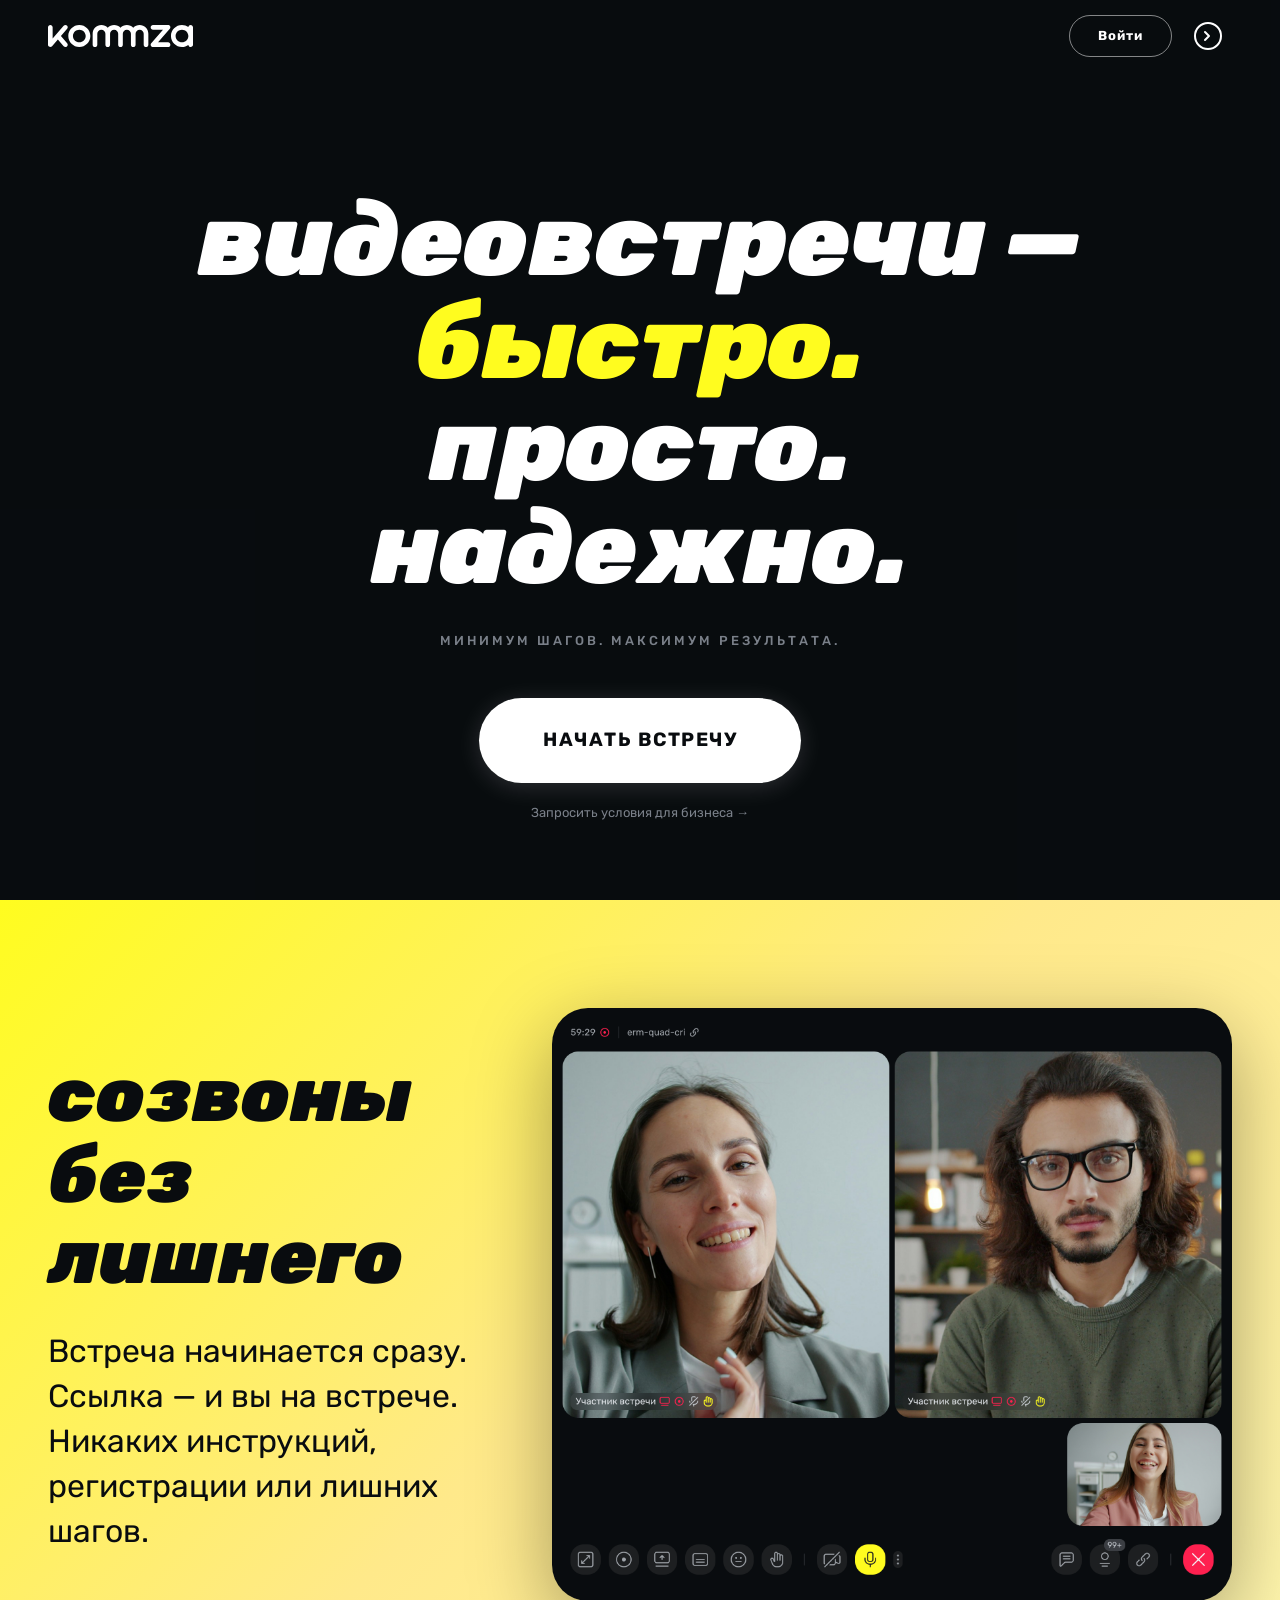
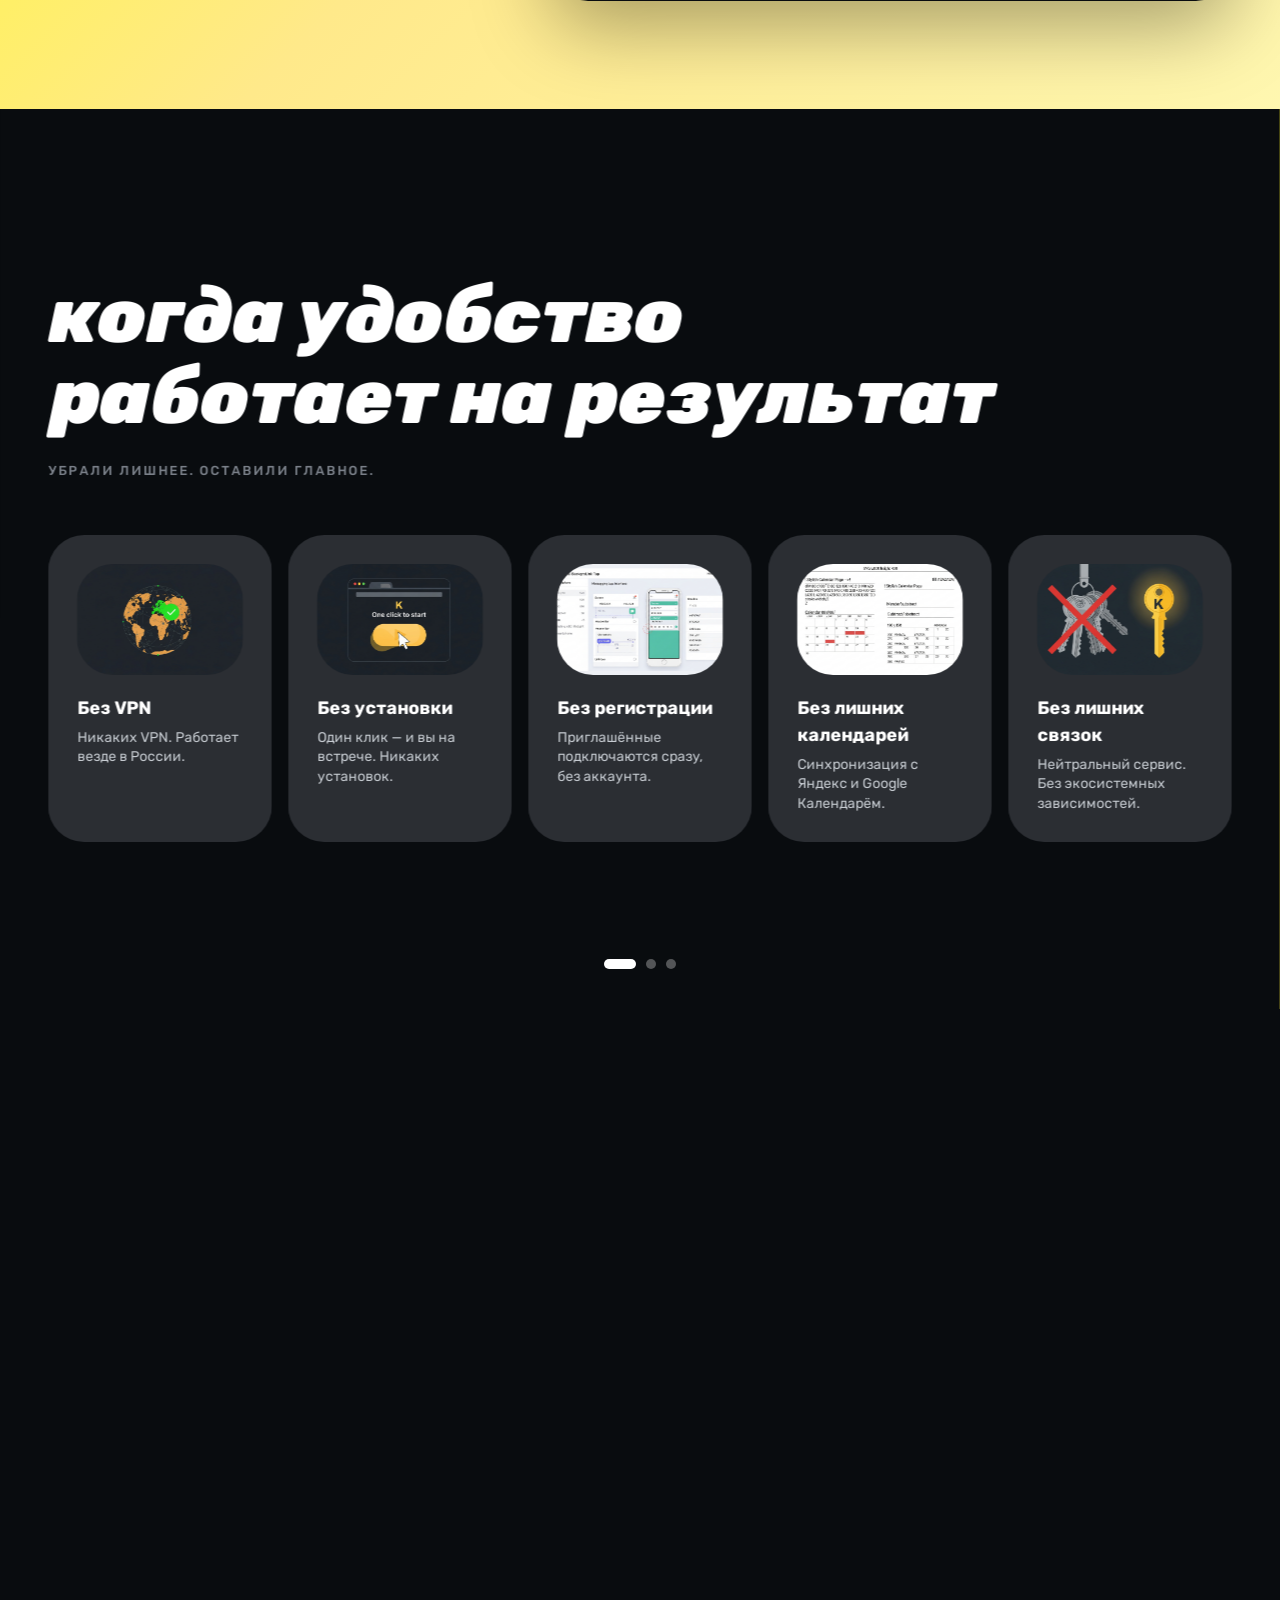
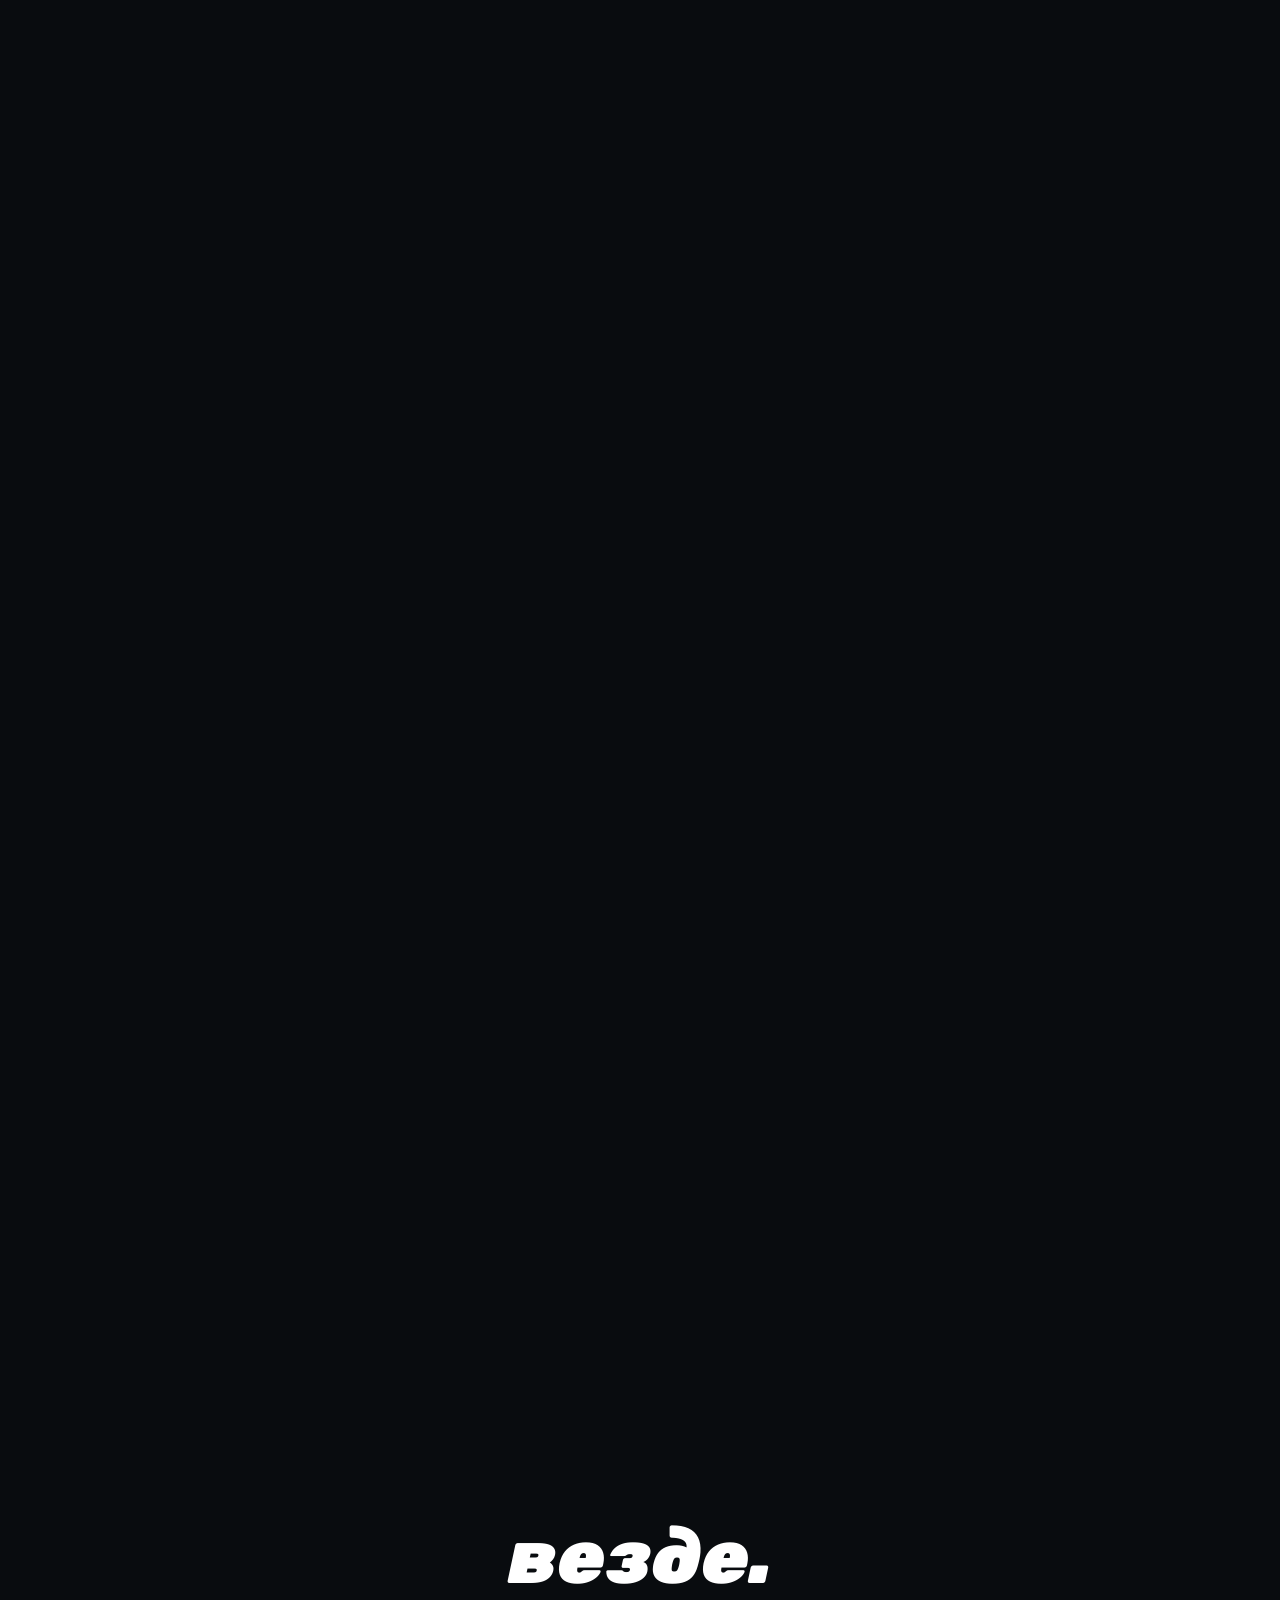
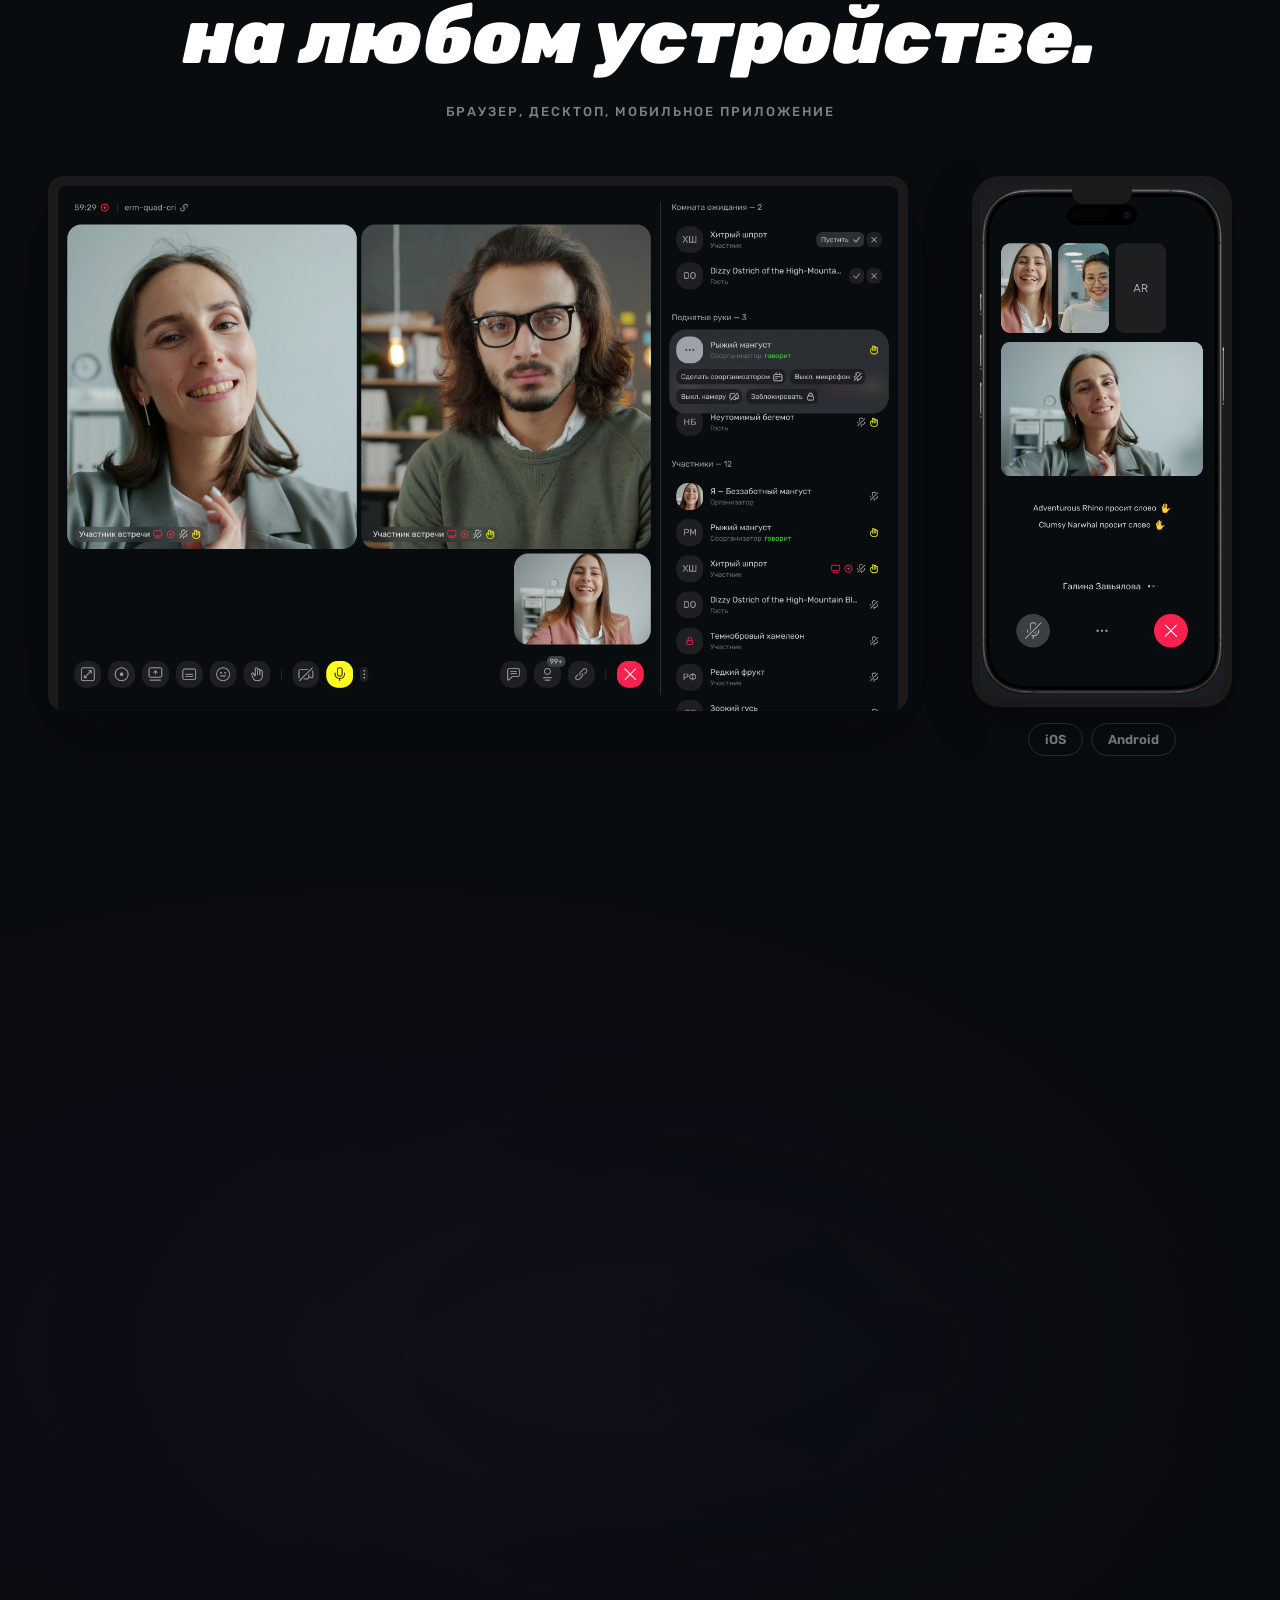
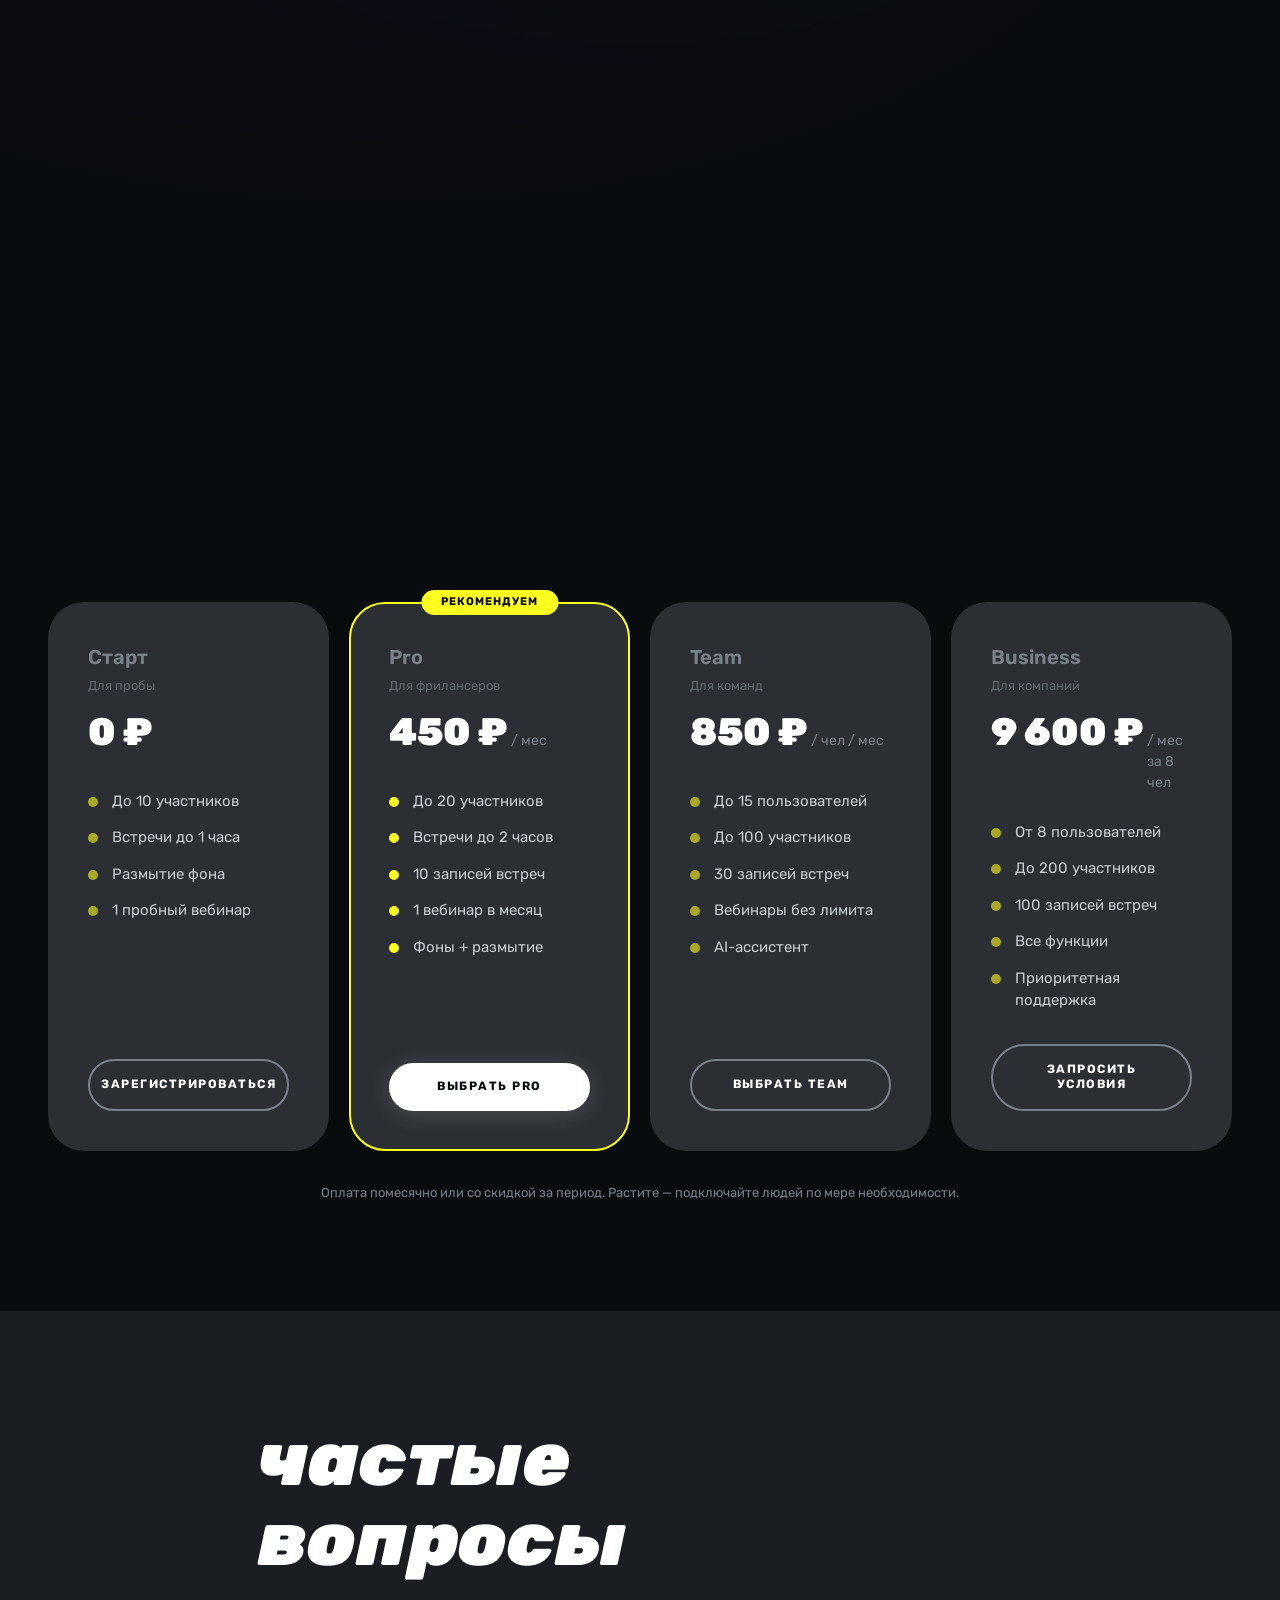
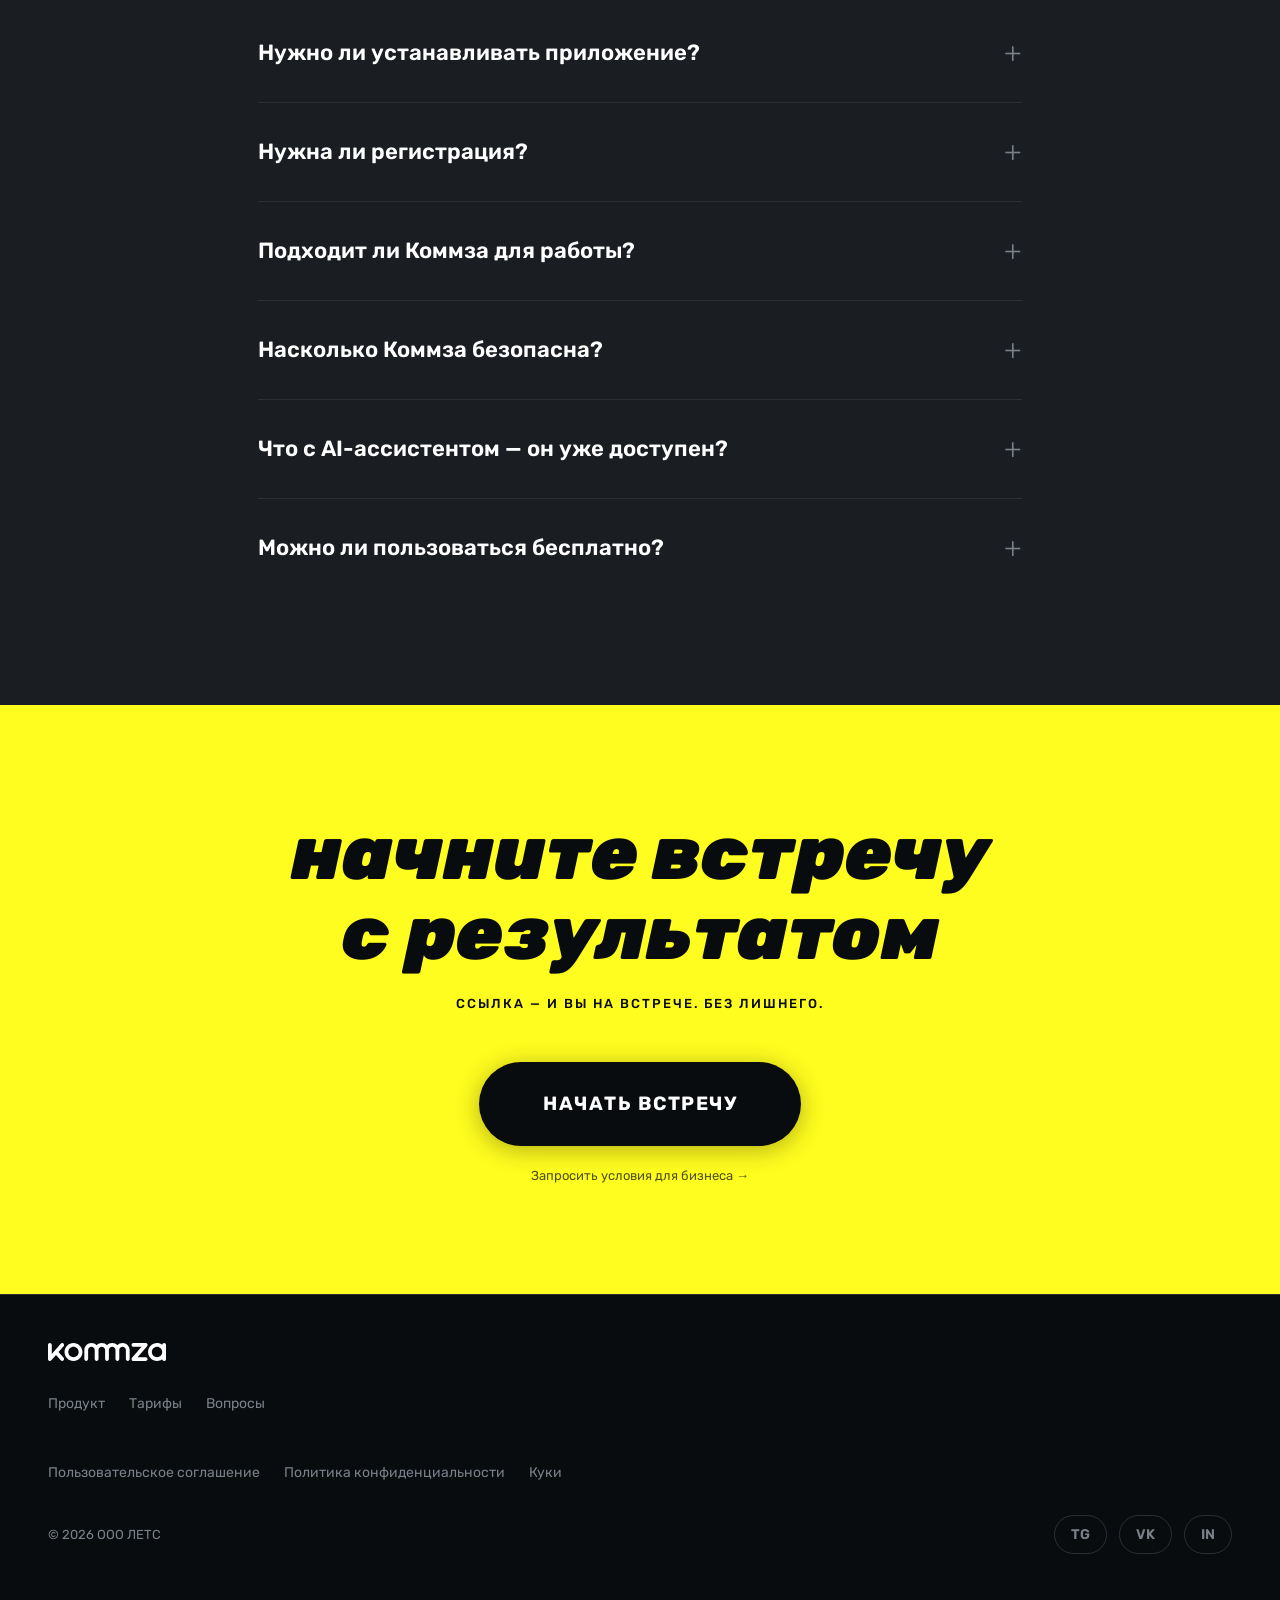
==== commit 9b717fe1: "v1.2 — feature illustrations (Imagen 4), audit fixes, icon updates Flat Dribbble-style illustrations" ====
--- a/index.html
+++ b/index.html
@@ -14,6 +14,7 @@
   <link rel="preconnect" href="https://fonts.gstatic.com" crossorigin>
   <link href="https://fonts.googleapis.com/css2?family=Rubik:ital,wght@0,400;0,500;0,600;0,700;0,800;0,900;1,400;1,500;1,600;1,700;1,800;1,900&display=swap" rel="stylesheet">
   <link rel="stylesheet" href="css/style.css">
+  <noscript><style>[data-reveal]{opacity:1;transform:none;filter:none;}</style></noscript>
 </head>
 <body>
 
@@ -118,43 +119,38 @@
               <h2 class="section__title" data-i18n="features.title">когда удобство<br>работает на результат</h2>
               <p class="section__subtitle" data-i18n="features.subtitle">УБРАЛИ ЛИШНЕЕ. ОСТАВИЛИ ГЛАВНОЕ.</p>
               <div class="features__grid">
-                <!-- Без VPN: глобус с галочкой — доступ без ограничений -->
                 <div class="feature-card glow-card tilt-card" data-reveal="fade-up" data-reveal-delay="0">
-                  <div class="feature-card__icon">
-                    <svg width="52" height="52" viewBox="0 0 256 256" fill="currentColor"><path d="M128,24A104,104,0,1,0,232,128,104.11,104.11,0,0,0,128,24Zm88,104a87.62,87.62,0,0,1-6.4,32.94l-44.7-27.49a15.92,15.92,0,0,0-6.24-2.23l-22.82-3.08a16.11,16.11,0,0,0-16,7.86h-8.72l-3.8-7.86a15.91,15.91,0,0,0-11-8.67l-8-1.73L96.14,104h16.71a16.06,16.06,0,0,0,7.73-2l12.25-6.76a16.62,16.62,0,0,0,3-2.14l26.91-24.34A15.93,15.93,0,0,0,168,57.63V40.56A88.11,88.11,0,0,1,216,128ZM40,128a87.53,87.53,0,0,1,8.54-37.8l11.34,30.27a16,16,0,0,0,11.62,10l21.43,4.61L96.74,144a16.09,16.09,0,0,0,14.4,9h1.48l-7.23,38.61A16,16,0,0,0,109.52,208l1.59,2.16A88.11,88.11,0,0,1,40,128Z"/></svg>
-                  </div>
+                  <div class="feature-card__icon"><div class="illust-box">
+                    <img src="assets/feat-vpn.png" alt="Без VPN — работает в России" loading="lazy">
+                  </div></div>
                   <h3 class="feature-card__title">Без VPN</h3>
                   <p class="feature-card__text">Никаких VPN. Работает везде в России.</p>
                 </div>
-                <!-- Без установки: курсор-клик — один клик в браузере -->
                 <div class="feature-card glow-card tilt-card" data-reveal="fade-up" data-reveal-delay="200">
-                  <div class="feature-card__icon">
-                    <svg width="52" height="52" viewBox="0 0 256 256" fill="currentColor"><path d="M213.66,101.66l-80,80a8,8,0,0,1-11.32,0l-80-80A8,8,0,0,1,48,88H208a8,8,0,0,1,5.66,13.66Z" opacity="0.5"/><path d="M216,40H40A16,16,0,0,0,24,56V200a16,16,0,0,0,16,16H216a16,16,0,0,0,16-16V56A16,16,0,0,0,216,40Zm0,16V96H40V56ZM40,200V112H216v88Z"/><circle cx="80" cy="76" r="8"/><circle cx="104" cy="76" r="8"/><circle cx="56" cy="76" r="8"/></svg>
-                  </div>
+                  <div class="feature-card__icon"><div class="illust-box">
+                    <img src="assets/feat-browser.png" alt="Работает прямо в браузере" loading="lazy">
+                  </div></div>
                   <h3 class="feature-card__title">Без установки</h3>
                   <p class="feature-card__text">Один клик — и вы на встрече. Никаких установок.</p>
                 </div>
-                <!-- Без регистрации: дверь открытая — свободный вход -->
                 <div class="feature-card glow-card tilt-card" data-reveal="fade-up" data-reveal-delay="400">
-                  <div class="feature-card__icon">
-                    <svg width="52" height="52" viewBox="0 0 256 256" fill="currentColor"><path d="M224,128a8,8,0,0,1-8,8H168a8,8,0,0,1,0-16h48A8,8,0,0,1,224,128Zm-8,56H168a8,8,0,0,0,0,16h48a8,8,0,0,0,0-16Zm0-112H168a8,8,0,0,0,0,16h48a8,8,0,0,0,0-16ZM112,56H48A16,16,0,0,0,32,72V184a16,16,0,0,0,16,16h64a16,16,0,0,0,16-16V72A16,16,0,0,0,112,56Zm0,128H48V72h64Zm-24-72a12,12,0,1,1-12-12A12,12,0,0,1,88,112Z"/></svg>
-                  </div>
+                  <div class="feature-card__icon"><div class="illust-box">
+                    <img src="assets/feat-noreg.png" alt="Без регистрации для гостей" loading="lazy">
+                  </div></div>
                   <h3 class="feature-card__title">Без регистрации</h3>
                   <p class="feature-card__text">Приглашённые подключаются сразу, без аккаунта.</p>
                 </div>
-                <!-- Без лишних календарей: календарь со стрелками sync -->
                 <div class="feature-card glow-card tilt-card" data-reveal="fade-up" data-reveal-delay="600">
-                  <div class="feature-card__icon">
-                    <svg width="52" height="52" viewBox="0 0 256 256" fill="currentColor"><path d="M208,32H184V24a8,8,0,0,0-16,0v8H88V24a8,8,0,0,0-16,0v8H48A16,16,0,0,0,32,48V208a16,16,0,0,0,16,16H208a16,16,0,0,0,16-16V48A16,16,0,0,0,208,32ZM72,48v8a8,8,0,0,0,16,0V48h80v8a8,8,0,0,0,16,0V48h24V80H48V48ZM208,208H48V96H208Z"/><path d="M152,136H128a8,8,0,0,0,0,16h8v24a8,8,0,0,0,16,0V144A8,8,0,0,0,152,136Z" opacity="0.7"/><path d="M104,136a8,8,0,0,0-8,8v32a8,8,0,0,0,16,0V144A8,8,0,0,0,104,136Z" opacity="0.7"/></svg>
-                  </div>
+                  <div class="feature-card__icon"><div class="illust-box">
+                    <img src="assets/feat-calendar.png" alt="Синхронизация с календарями" loading="lazy">
+                  </div></div>
                   <h3 class="feature-card__title">Без лишних календарей</h3>
                   <p class="feature-card__text">Синхронизация с Яндекс и Google Календарём.</p>
                 </div>
-                <!-- Без лишних связок: разорванная цепь — нет привязки -->
                 <div class="feature-card glow-card tilt-card" data-reveal="fade-up" data-reveal-delay="800">
-                  <div class="feature-card__icon">
-                    <svg width="52" height="52" viewBox="0 0 256 256" fill="currentColor"><path d="M232,80a55.67,55.67,0,0,1-16.4,39.6l-30.07,30.06a8,8,0,0,1-11.31-11.32l30.07-30.06a40,40,0,0,0-56.57-56.56L117.66,81.77a8,8,0,0,1-11.32-11.32L136.4,40.4A56,56,0,0,1,232,80ZM119.6,215.6l-30.07,30.06a40,40,0,0,1-56.56-56.57l30.06-30.06a8,8,0,0,0-11.32-11.32L21.66,177.77a56,56,0,0,0,79.2,79.2L130.92,227a8,8,0,0,0-11.32-11.31ZM216,152H184a8,8,0,0,0,0,16h32a8,8,0,0,0,0-16ZM40,104H72a8,8,0,0,0,0-16H40a8,8,0,0,0,0,16Zm112,72a8,8,0,0,0-8,8v32a8,8,0,0,0,16,0V184A8,8,0,0,0,152,176ZM104,80a8,8,0,0,0,8-8V40a8,8,0,0,0-16,0V72A8,8,0,0,0,104,80Z"/></svg>
-                  </div>
+                  <div class="feature-card__icon"><div class="illust-box">
+                    <img src="assets/feat-independent.png" alt="Независимый от экосистем" loading="lazy">
+                  </div></div>
                   <h3 class="feature-card__title">Без лишних связок</h3>
                   <p class="feature-card__text">Нейтральный сервис. Без экосистемных зависимостей.</p>
                 </div>
@@ -191,12 +187,12 @@
               <h2 class="section__title section__title--dark" data-i18n="usecases.title">для работы<br>в реальном темпе</h2>
               <p class="section__subtitle section__subtitle--dark" data-i18n="usecases.subtitle">КОГДА ВАЖНЫ СКОРОСТЬ, ФОКУС И ПРОФЕССИОНАЛЬНЫЙ ФОРМАТ</p>
               <div class="uc-grid">
-                <article class="uc-card glow-card tilt-card"><div class="uc-card__icon"><svg width="40" height="40" viewBox="0 0 40 40" fill="none"><rect x="4" y="8" width="32" height="24" rx="3" stroke="currentColor" stroke-width="2"/><path d="M12 18h8M12 22h12M12 26h6" stroke="currentColor" stroke-width="2" stroke-linecap="round"/></svg></div><h3 class="uc-card__title">Команды и IT</h3><p class="uc-card__text">Дейли за 2 минуты: ссылка, созвон, работаем дальше</p></article>
-                <article class="uc-card glow-card tilt-card"><div class="uc-card__icon"><svg width="40" height="40" viewBox="0 0 40 40" fill="none"><rect x="6" y="14" width="28" height="18" rx="3" stroke="currentColor" stroke-width="2"/><path d="M6 20h28" stroke="currentColor" stroke-width="2"/><circle cx="14" cy="26" r="2" fill="currentColor"/><circle cx="20" cy="26" r="2" fill="currentColor"/><circle cx="26" cy="26" r="2" fill="currentColor"/><path d="M12 14V10a8 8 0 0116 0v4" stroke="currentColor" stroke-width="2"/></svg></div><h3 class="uc-card__title">Корпоративные встречи</h3><p class="uc-card__text">Без привязки к Teams или Google. Подключится любой контрагент</p></article>
-                <article class="uc-card glow-card tilt-card"><div class="uc-card__icon"><svg width="40" height="40" viewBox="0 0 40 40" fill="none"><circle cx="16" cy="14" r="5" stroke="currentColor" stroke-width="2"/><circle cx="28" cy="14" r="4" stroke="currentColor" stroke-width="2"/><path d="M6 32c0-5.523 4.477-10 10-10s10 4.523 10 10" stroke="currentColor" stroke-width="2" fill="none"/></svg></div><h3 class="uc-card__title">HR и рекрутинг</h3><p class="uc-card__text">Кандидат переходит по ссылке — интервью начинается вовремя</p></article>
-                <article class="uc-card glow-card tilt-card"><div class="uc-card__icon"><svg width="40" height="40" viewBox="0 0 40 40" fill="none"><path d="M8 22v-4a12 12 0 0124 0v4" stroke="currentColor" stroke-width="2" fill="none"/><rect x="6" y="22" width="6" height="10" rx="2" stroke="currentColor" stroke-width="2"/><rect x="28" y="22" width="6" height="10" rx="2" stroke="currentColor" stroke-width="2"/><path d="M34 30v2a4 4 0 01-4 4h-6" stroke="currentColor" stroke-width="2" fill="none" stroke-linecap="round"/></svg></div><h3 class="uc-card__title">Консультации</h3><p class="uc-card__text">Клиент кликает по ссылке и сразу на консультации. Без регистрации</p></article>
-                <article class="uc-card glow-card tilt-card"><div class="uc-card__icon"><svg width="40" height="40" viewBox="0 0 40 40" fill="none"><rect x="6" y="6" width="28" height="20" rx="3" stroke="currentColor" stroke-width="2"/><path d="M6 22l9-6 5 3 6-4 8 5" stroke="currentColor" stroke-width="2" stroke-linejoin="round" fill="none"/></svg></div><h3 class="uc-card__title">Продажи и демо</h3><p class="uc-card__text">Демо с записью и показом экрана — клиент видит всё</p></article>
-                <article class="uc-card glow-card tilt-card"><div class="uc-card__icon"><svg width="40" height="40" viewBox="0 0 40 40" fill="none"><path d="M8 8h24v24H8z" stroke="currentColor" stroke-width="2" fill="none" rx="3"/><path d="M14 16h12M14 20h8M14 24h10" stroke="currentColor" stroke-width="2" stroke-linecap="round"/></svg></div><h3 class="uc-card__title">Обучение</h3><p class="uc-card__text">Вебинары до 200 человек с записью и интерактивом</p></article>
+                <article class="uc-card glow-card tilt-card"><div class="uc-card__icon"><div class="icon-box"><img src="assets/icon-code.jpg" alt="Команды и IT" loading="lazy"></div></div><h3 class="uc-card__title">Команды и IT</h3><p class="uc-card__text">Дейли за 2 минуты: ссылка, созвон, работаем дальше</p></article>
+                <article class="uc-card glow-card tilt-card"><div class="uc-card__icon"><div class="icon-box"><img src="assets/icon-corporate.jpg" alt="Корпоративные встречи" loading="lazy"></div></div><h3 class="uc-card__title">Корпоративные встречи</h3><p class="uc-card__text">Без привязки к Teams или Google. Подключится любой контрагент</p></article>
+                <article class="uc-card glow-card tilt-card"><div class="uc-card__icon"><div class="icon-box"><img src="assets/icon-hr.jpg" alt="HR и рекрутинг" loading="lazy"></div></div><h3 class="uc-card__title">HR и рекрутинг</h3><p class="uc-card__text">Кандидат переходит по ссылке — интервью начинается вовремя</p></article>
+                <article class="uc-card glow-card tilt-card"><div class="uc-card__icon"><div class="icon-box"><img src="assets/icon-consult.png" alt="Консультации" loading="lazy"></div></div><h3 class="uc-card__title">Консультации</h3><p class="uc-card__text">Клиент кликает по ссылке и сразу на консультации. Без регистрации</p></article>
+                <article class="uc-card glow-card tilt-card"><div class="uc-card__icon"><div class="icon-box"><img src="assets/icon-sales.jpg" alt="Продажи и демо" loading="lazy"></div></div><h3 class="uc-card__title">Продажи и демо</h3><p class="uc-card__text">Демо с записью и показом экрана — клиент видит всё</p></article>
+                <article class="uc-card glow-card tilt-card"><div class="uc-card__icon"><div class="icon-box"><img src="assets/icon-education.jpg" alt="Обучение" loading="lazy"></div></div><h3 class="uc-card__title">Обучение</h3><p class="uc-card__text">Вебинары до 200 человек с записью и интерактивом</p></article>
               </div>
             </div>
           </div>
@@ -470,16 +466,22 @@
         <a href="/" class="footer__logo" aria-label="Kommza">
           <img src="assets/logo-white.svg" alt="Kommza" width="120" height="18">
         </a>
+        <nav class="footer__nav">
+          <a href="#features" class="footer__link">Продукт</a>
+          <a href="#pricing" class="footer__link">Тарифы</a>
+          <a href="#faq" class="footer__link">Вопросы</a>
+        </nav>
         <div class="footer__links">
           <a href="/terms" class="footer__link" data-i18n="footer.terms">Пользовательское соглашение</a>
           <a href="/privacy" class="footer__link" data-i18n="footer.privacy">Политика конфиденциальности</a>
           <a href="/cookies" class="footer__link" data-i18n="footer.cookies">Куки</a>
         </div>
         <div class="footer__bottom">
-          <span class="footer__copy" data-i18n="footer.copy">© 2025 ООО ЛЕТС</span>
+          <span class="footer__copy" data-i18n="footer.copy">© 2026 ООО ЛЕТС</span>
           <div class="footer__social">
             <a href="https://t.me/kommza" aria-label="Telegram" class="social-icon">TG</a>
             <a href="https://vk.com/kommza" aria-label="VK" class="social-icon">VK</a>
+            <a href="https://linkedin.com/company/kommza" aria-label="LinkedIn" class="social-icon" rel="noopener noreferrer">IN</a>
           </div>
         </div>
       </div>
@@ -502,9 +504,11 @@
       </button>
       <h3 class="modal__title" data-i18n="modal.title">Запросить условия для бизнеса</h3>
       <p class="modal__text" data-i18n="modal.text">Расскажите, сколько человек в команде и какие функции нужны. Подберём план со скидкой и подключим менеджера.</p>
-      <form class="modal__form" id="b2bForm">
+      <form class="modal__form" id="b2bForm" novalidate>
         <input type="text" name="name" class="modal__input" placeholder="Имя" required data-i18n-placeholder="modal.name">
+        <span class="modal__error" id="errorName">Введите имя</span>
         <input type="email" name="email" class="modal__input" placeholder="Email" required data-i18n-placeholder="modal.email">
+        <span class="modal__error" id="errorEmail">Введите корректный email</span>
         <input type="text" name="company" class="modal__input" placeholder="Компания" data-i18n-placeholder="modal.company">
         <textarea name="message" class="modal__input modal__textarea" placeholder="Сообщение" rows="3" data-i18n-placeholder="modal.message"></textarea>
         <button type="submit" class="btn btn--white modal__submit" data-i18n="modal.submit">ОТПРАВИТЬ</button>
--- a/css/style.css
+++ b/css/style.css
@@ -787,8 +787,35 @@
   box-shadow: 0 12px 40px rgba(0,0,0,0.3);
 }
 .feature-card__icon {
-  color: var(--c-yellow);
-  margin-bottom: 16px;
+  margin-bottom: 20px;
+}
+/* Feature illustrations — larger, rectangular */
+.illust-box {
+  width: 100%;
+  aspect-ratio: 3/2;
+  border-radius: var(--radius-lg);
+  overflow: hidden;
+  margin-bottom: 8px;
+}
+.illust-box img {
+  width: 100%;
+  height: 100%;
+  object-fit: cover;
+}
+/* Use case icons — square, increased size for sharpness */
+.icon-box {
+  width: 96px;
+  height: 96px;
+  border-radius: 22px;
+  overflow: hidden;
+  flex-shrink: 0;
+}
+.icon-box img {
+  width: 100%;
+  height: 100%;
+  object-fit: cover;
+  border-radius: 22px;
+  image-rendering: -webkit-optimize-contrast;
 }
 .feature-card__title {
   font-size: 18px;
@@ -865,7 +892,6 @@
   box-shadow: 0 16px 48px rgba(0,0,0,0.4);
 }
 .uc-card__icon {
-  color: var(--c-yellow);
   margin-bottom: 20px;
 }
 .uc-card__title {
@@ -1241,6 +1267,12 @@
   gap: 32px;
 }
 .footer__logo img { height: 18px; width: auto; }
+.footer__nav {
+  display: flex;
+  flex-wrap: wrap;
+  gap: 24px;
+  margin-bottom: 16px;
+}
 .footer__links {
   display: flex;
   flex-wrap: wrap;
@@ -1377,6 +1409,15 @@
 .modal__input:focus { border-color: var(--c-yellow); }
 .modal__textarea { resize: vertical; min-height: 80px; }
 .modal__submit { margin-top: 8px; }
+.modal__error {
+  display: none;
+  font-size: 13px;
+  color: var(--c-red);
+  margin-top: -4px;
+  margin-bottom: 4px;
+}
+.modal__error.is-visible { display: block; }
+.modal__input.is-invalid { border-color: var(--c-red); }
 .modal__success {
   text-align: center;
   padding: 32px 0;
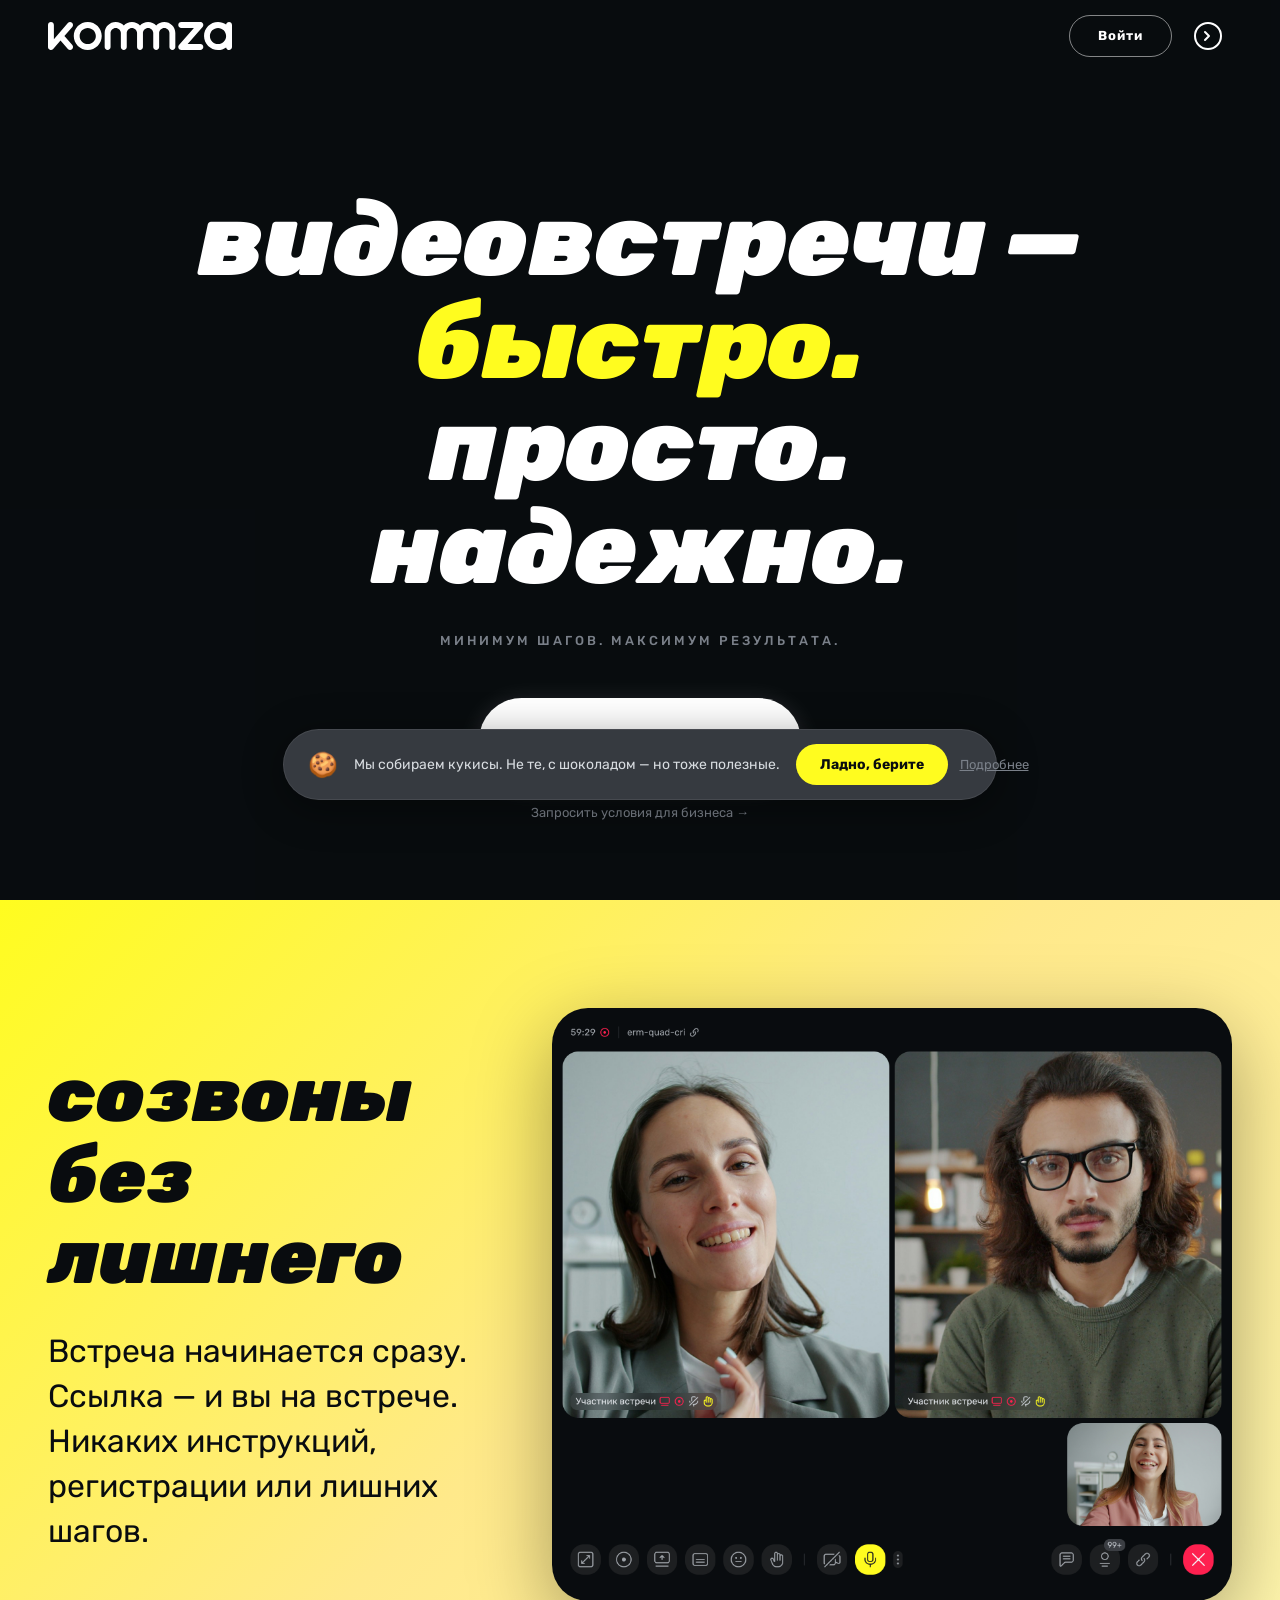
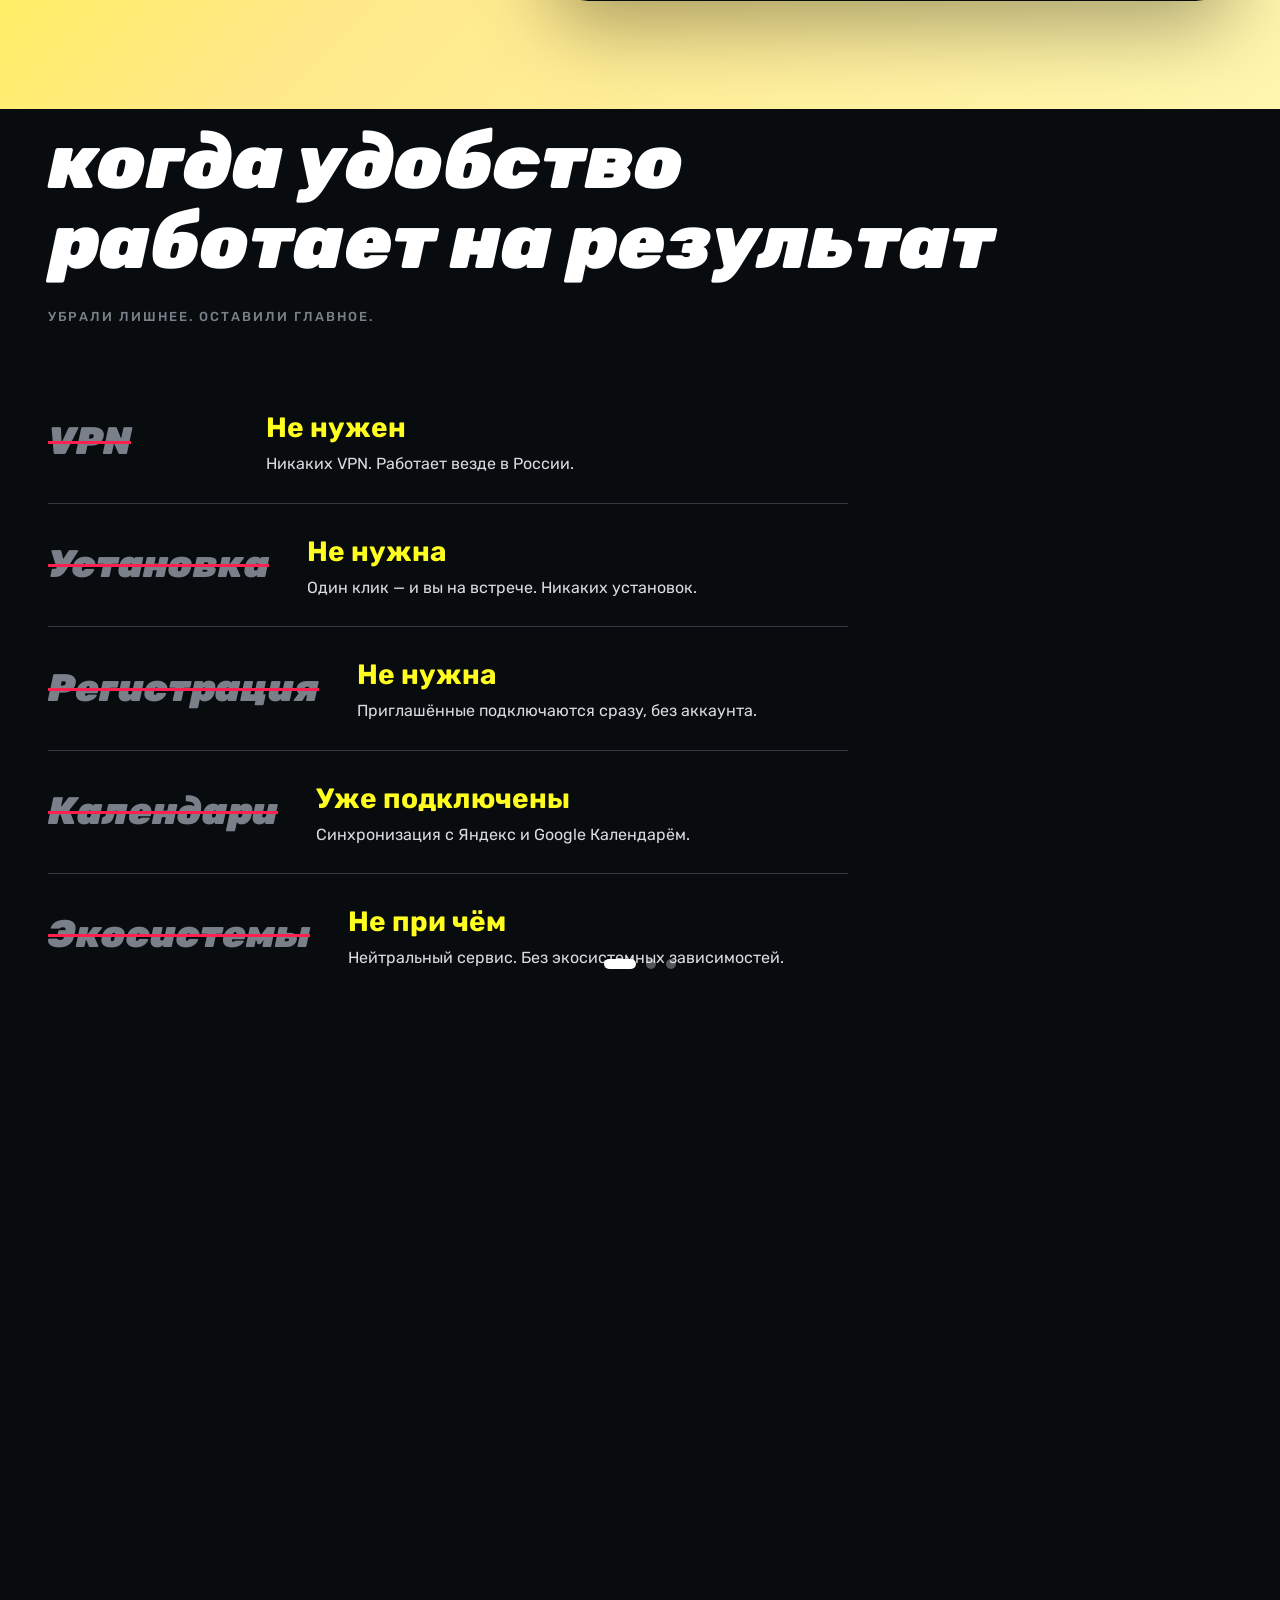
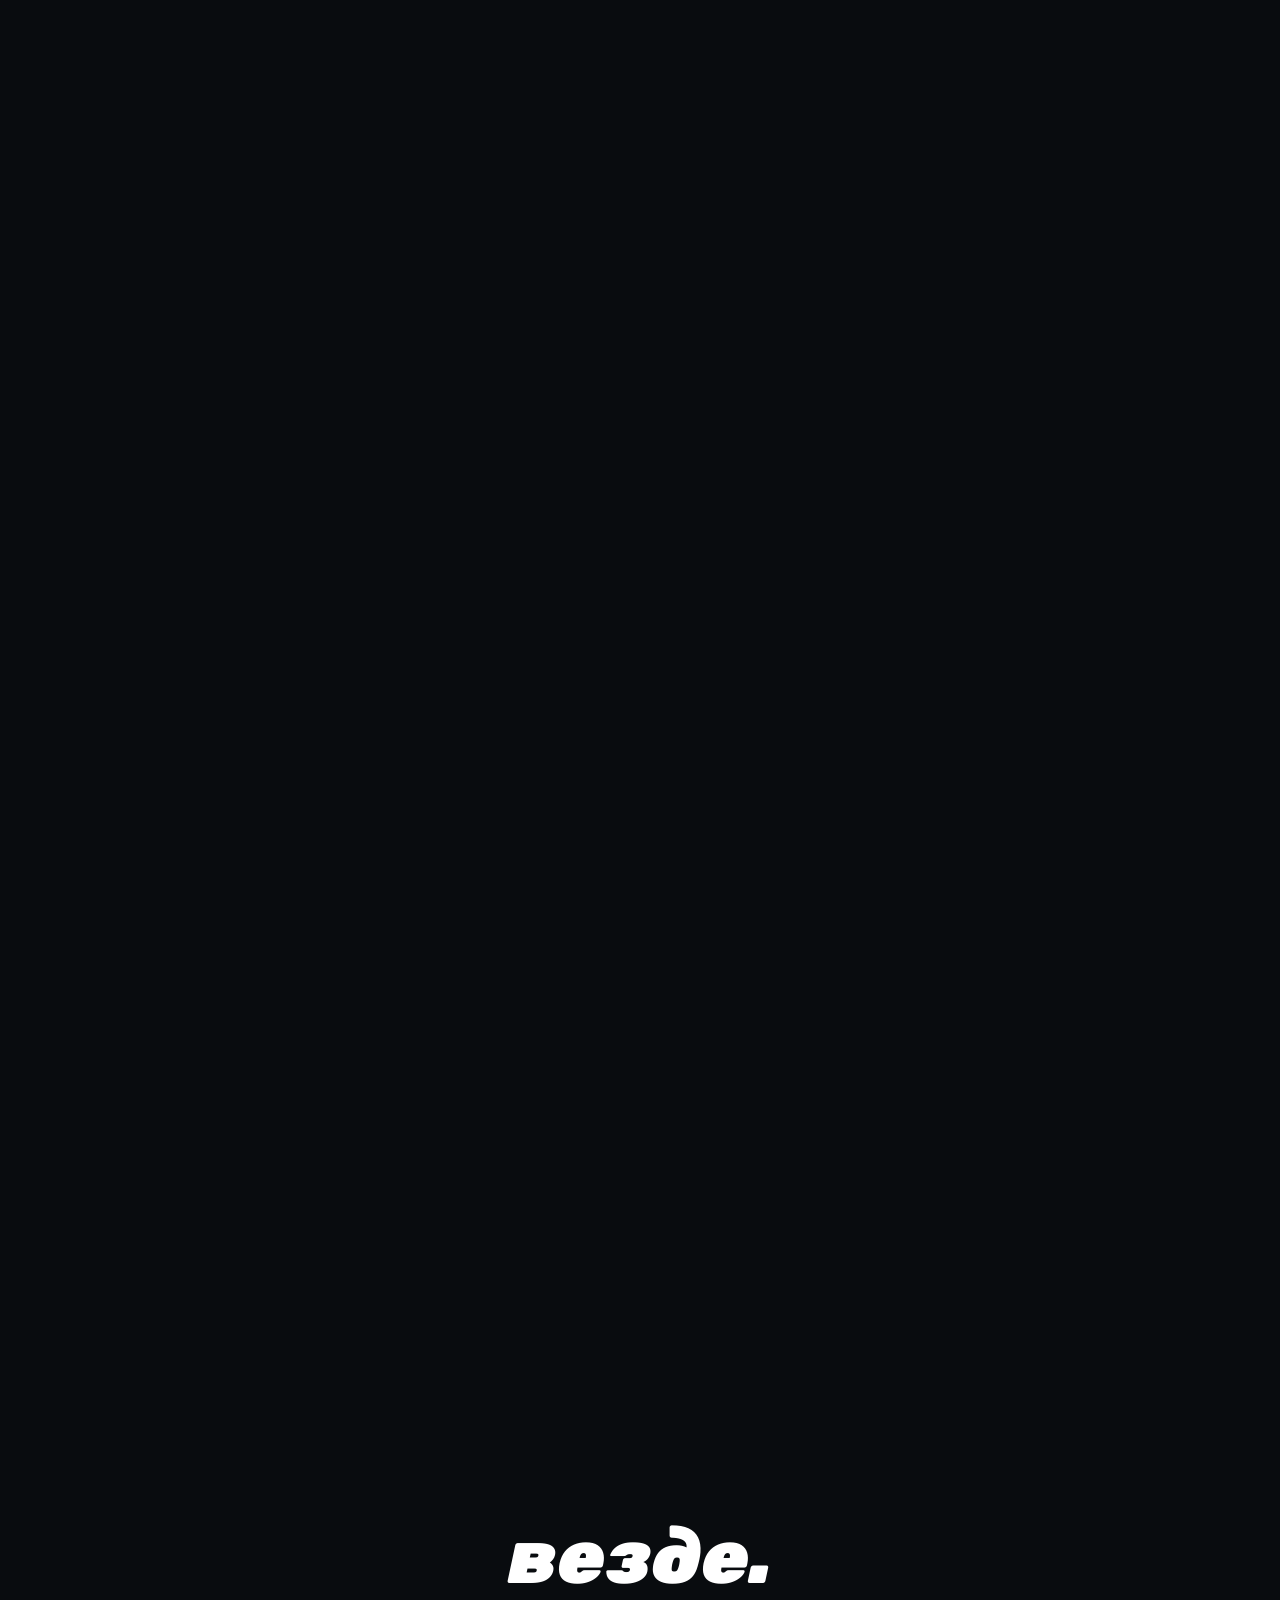
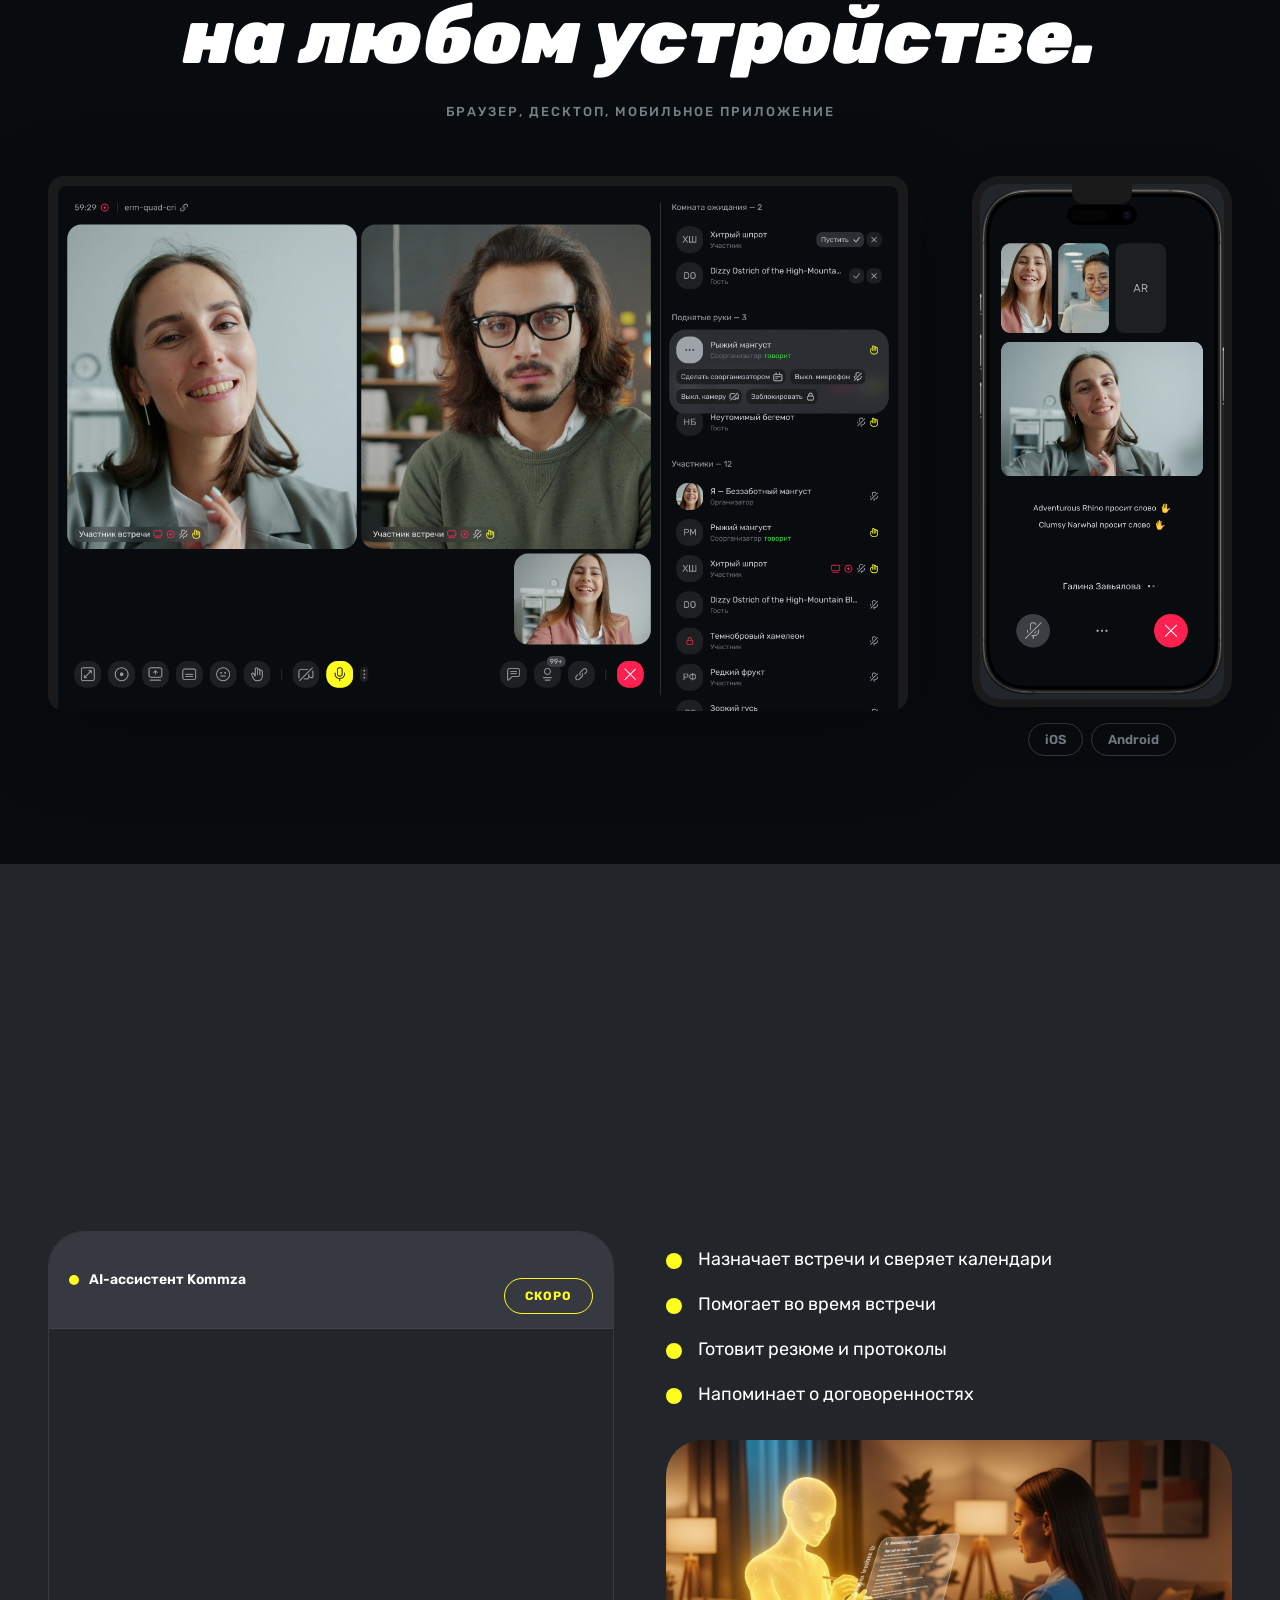
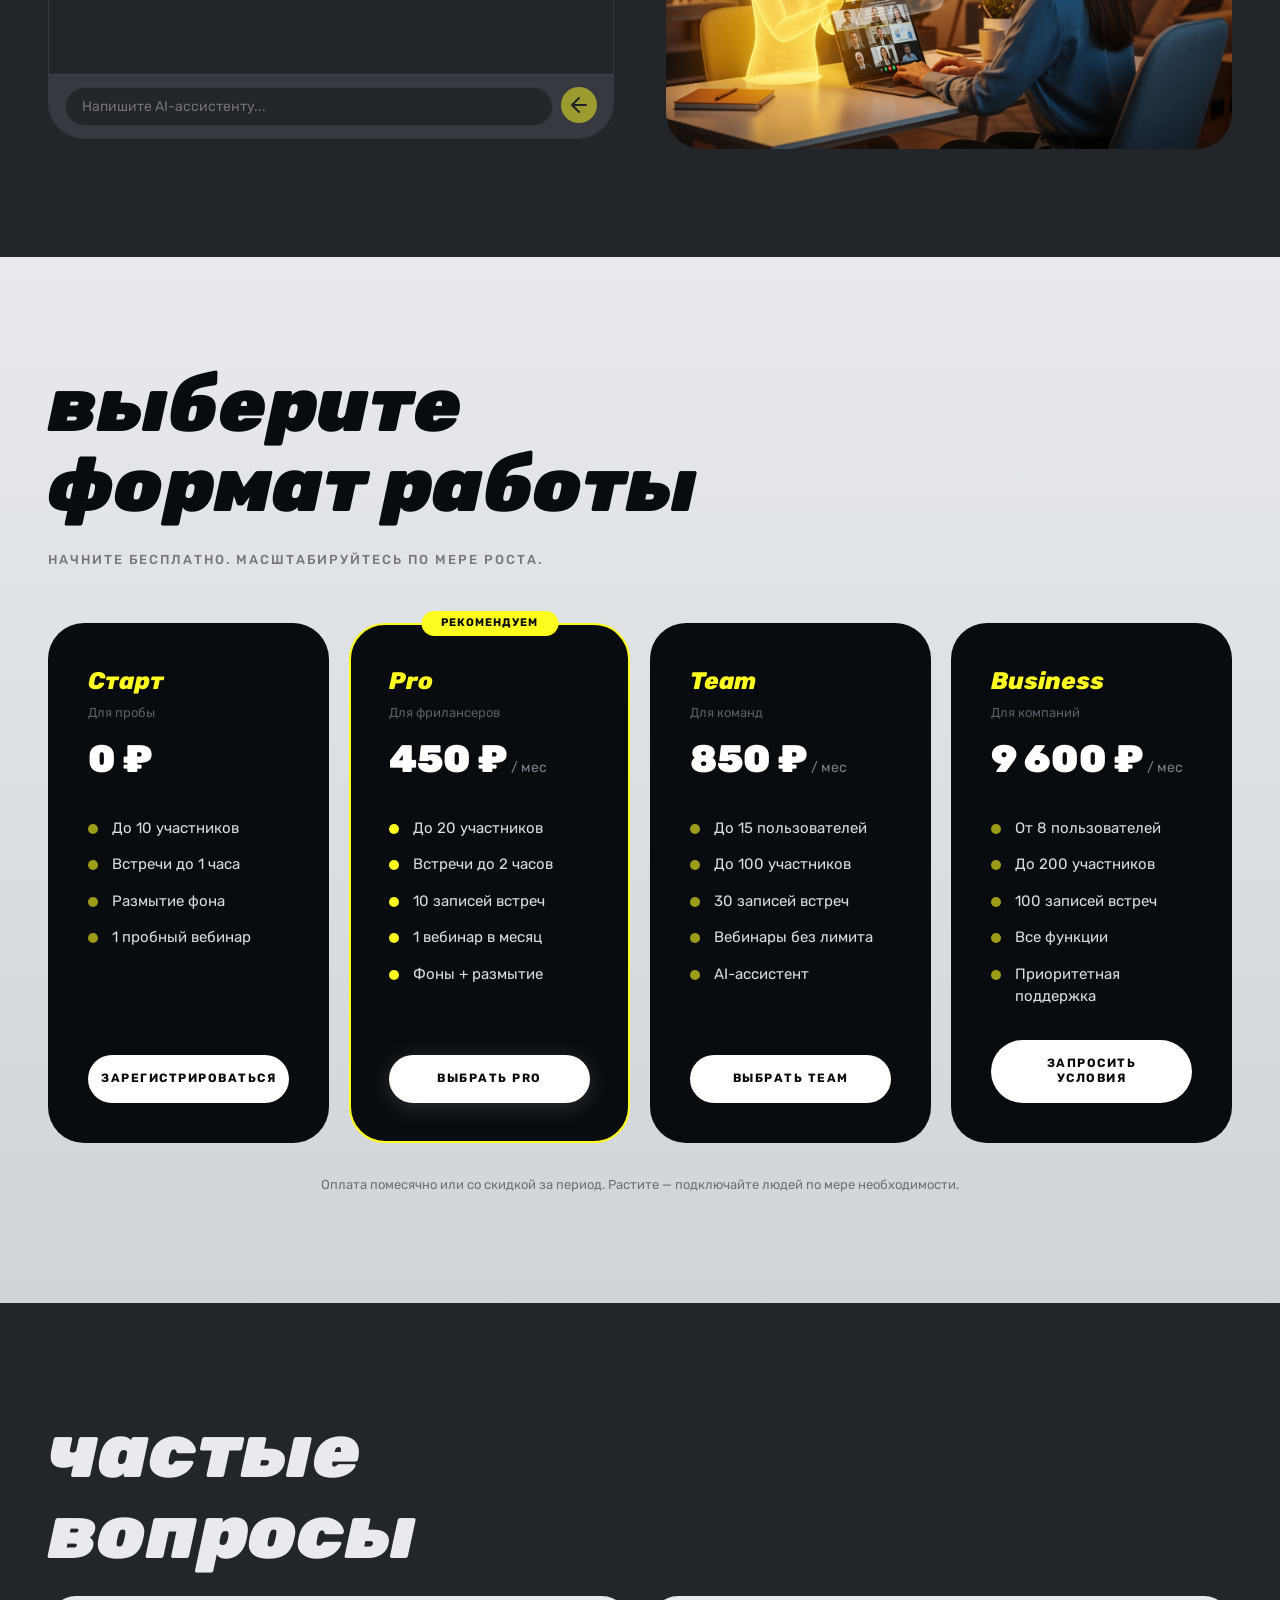
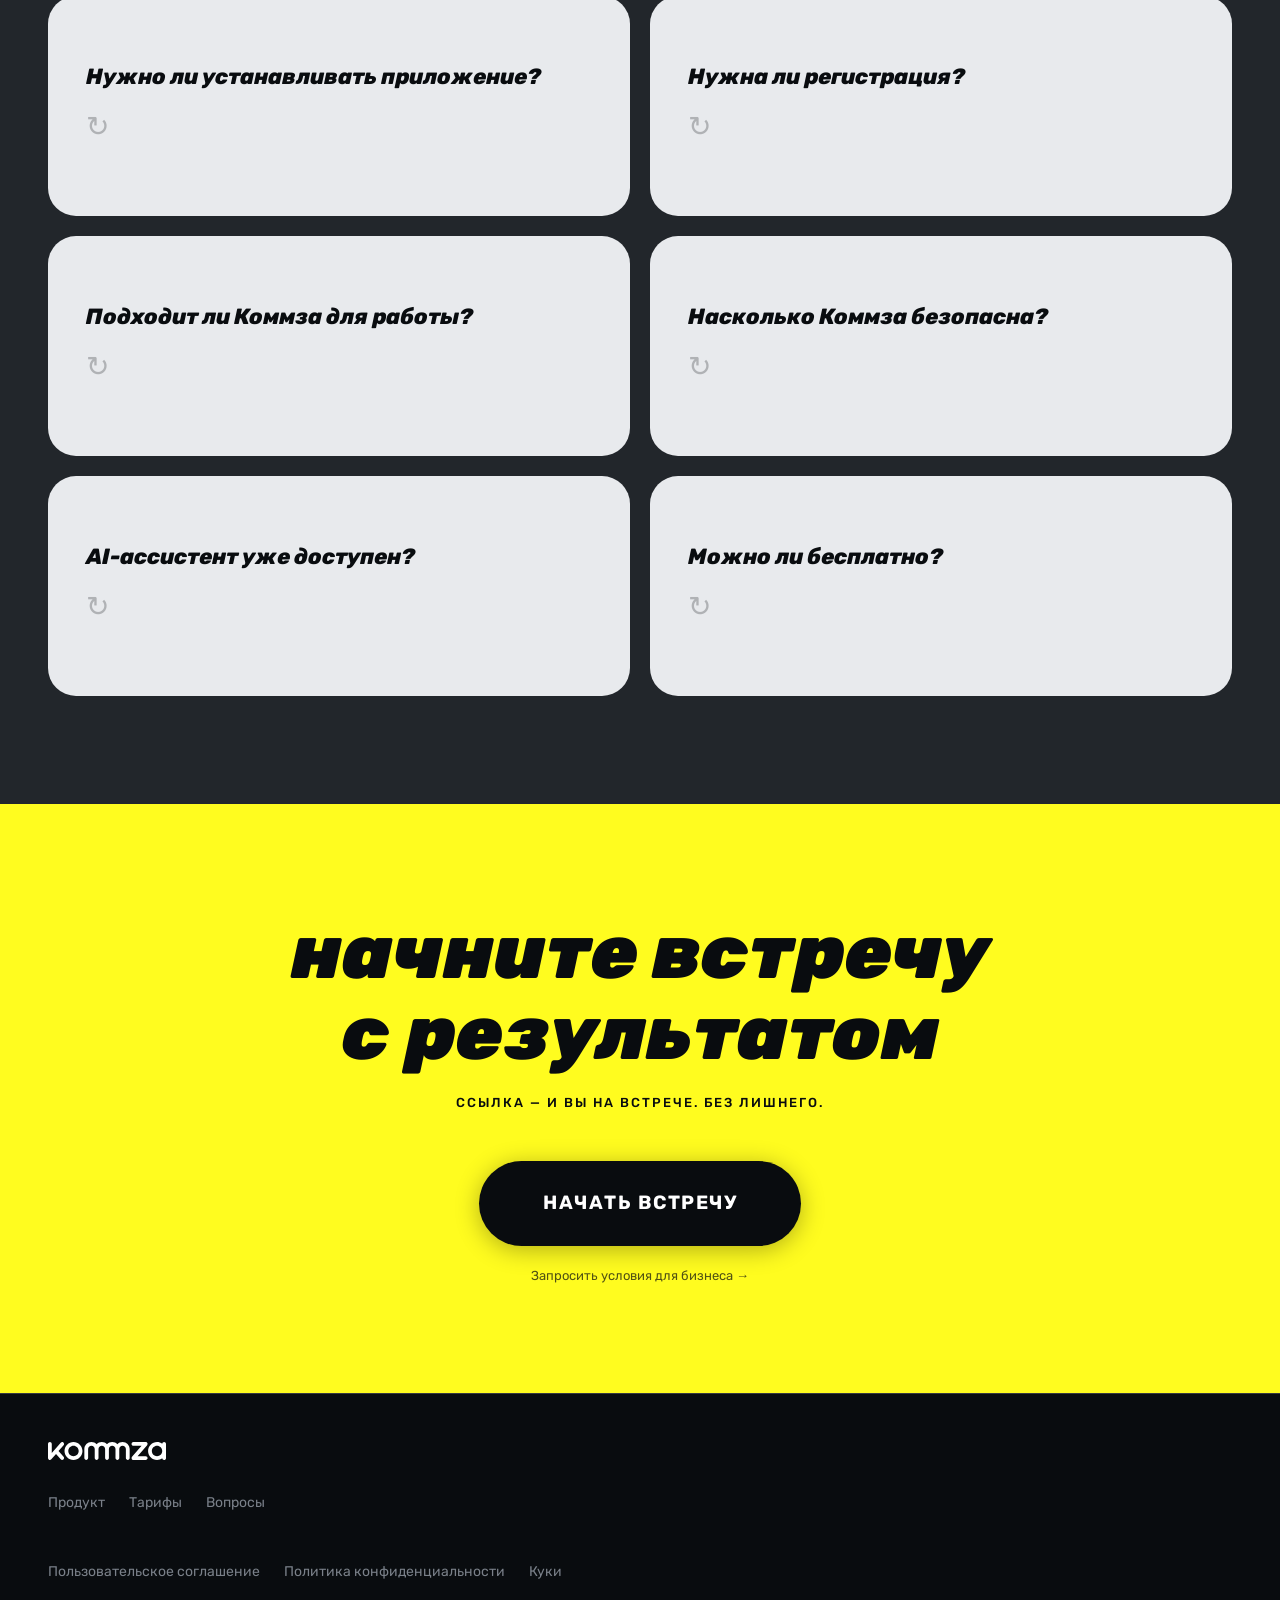
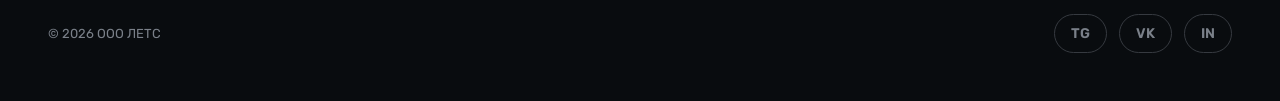
==== commit ee03eb71: "v1.3 — design overhaul: FAQ flip cards, UC color borders, AI illustration, pricing on light bg, feat" ====
--- a/index.html
+++ b/index.html
@@ -22,14 +22,15 @@
   <div class="scroll-progress" id="scrollProgress"></div>
   <header class="header" id="header">
     <a href="/" class="header__logo" aria-label="Kommza — на главную">
-      <img src="assets/logo-white.svg" alt="Kommza" width="140" height="22">
+      <img src="assets/logo-white.svg" alt="Kommza" width="170" height="28">
     </a>
     <div class="header__right">
       <a href="https://hub.kommza.io" class="header__login" rel="noopener noreferrer" data-i18n="nav.login">Войти</a>
       <button class="header__menu-btn" id="menuBtn" aria-label="Открыть меню" aria-expanded="false">
         <svg width="28" height="28" viewBox="0 0 28 28" fill="none" aria-hidden="true">
           <circle cx="14" cy="14" r="13" stroke="currentColor" stroke-width="2"/>
-          <path class="header__menu-chevron" d="M11 10L15 14L11 18" stroke="currentColor" stroke-width="2" stroke-linecap="round" stroke-linejoin="round"/>
+          <path class="header__menu-icon header__menu-icon--chevron" d="M11 10L15 14L11 18" stroke="currentColor" stroke-width="2" stroke-linecap="round" stroke-linejoin="round"/>
+          <path class="header__menu-icon header__menu-icon--close" d="M10 10L18 18M18 10L10 18" stroke="currentColor" stroke-width="2" stroke-linecap="round" opacity="0"/>
         </svg>
       </button>
     </div>
@@ -118,41 +119,42 @@
             <div class="hpanel__inner">
               <h2 class="section__title" data-i18n="features.title">когда удобство<br>работает на результат</h2>
               <p class="section__subtitle" data-i18n="features.subtitle">УБРАЛИ ЛИШНЕЕ. ОСТАВИЛИ ГЛАВНОЕ.</p>
-              <div class="features__grid">
-                <div class="feature-card glow-card tilt-card" data-reveal="fade-up" data-reveal-delay="0">
-                  <div class="feature-card__icon"><div class="illust-box">
-                    <img src="assets/feat-vpn.png" alt="Без VPN — работает в России" loading="lazy">
-                  </div></div>
-                  <h3 class="feature-card__title">Без VPN</h3>
-                  <p class="feature-card__text">Никаких VPN. Работает везде в России.</p>
-                </div>
-                <div class="feature-card glow-card tilt-card" data-reveal="fade-up" data-reveal-delay="200">
-                  <div class="feature-card__icon"><div class="illust-box">
-                    <img src="assets/feat-browser.png" alt="Работает прямо в браузере" loading="lazy">
-                  </div></div>
-                  <h3 class="feature-card__title">Без установки</h3>
-                  <p class="feature-card__text">Один клик — и вы на встрече. Никаких установок.</p>
-                </div>
-                <div class="feature-card glow-card tilt-card" data-reveal="fade-up" data-reveal-delay="400">
-                  <div class="feature-card__icon"><div class="illust-box">
-                    <img src="assets/feat-noreg.png" alt="Без регистрации для гостей" loading="lazy">
-                  </div></div>
-                  <h3 class="feature-card__title">Без регистрации</h3>
-                  <p class="feature-card__text">Приглашённые подключаются сразу, без аккаунта.</p>
-                </div>
-                <div class="feature-card glow-card tilt-card" data-reveal="fade-up" data-reveal-delay="600">
-                  <div class="feature-card__icon"><div class="illust-box">
-                    <img src="assets/feat-calendar.png" alt="Синхронизация с календарями" loading="lazy">
-                  </div></div>
-                  <h3 class="feature-card__title">Без лишних календарей</h3>
-                  <p class="feature-card__text">Синхронизация с Яндекс и Google Календарём.</p>
-                </div>
-                <div class="feature-card glow-card tilt-card" data-reveal="fade-up" data-reveal-delay="800">
-                  <div class="feature-card__icon"><div class="illust-box">
-                    <img src="assets/feat-independent.png" alt="Независимый от экосистем" loading="lazy">
-                  </div></div>
-                  <h3 class="feature-card__title">Без лишних связок</h3>
-                  <p class="feature-card__text">Нейтральный сервис. Без экосистемных зависимостей.</p>
+              <div class="features__list">
+                <div class="feat-row" data-reveal="fade-up" data-reveal-delay="0">
+                  <span class="feat-row__struck">VPN</span>
+                  <div class="feat-row__content">
+                    <h3 class="feat-row__title">Не нужен</h3>
+                    <p class="feat-row__text">Никаких VPN. Работает везде в России.</p>
+                  </div>
+                </div>
+                <div class="feat-row" data-reveal="fade-up" data-reveal-delay="150">
+                  <span class="feat-row__struck">Установка</span>
+                  <div class="feat-row__content">
+                    <h3 class="feat-row__title">Не нужна</h3>
+                    <p class="feat-row__text">Один клик — и вы на встрече. Никаких установок.</p>
+                  </div>
+                </div>
+                <div class="feat-row" data-reveal="fade-up" data-reveal-delay="300">
+                  <span class="feat-row__struck">Регистрация</span>
+                  <div class="feat-row__content">
+                    <h3 class="feat-row__title">Не нужна</h3>
+                    <p class="feat-row__text">Приглашённые подключаются сразу, без аккаунта.</p>
+                  </div>
+                </div>
+                <div class="feat-row" data-reveal="fade-up" data-reveal-delay="450">
+                  <span class="feat-row__struck">Календари</span>
+                  <div class="feat-row__content">
+                    <h3 class="feat-row__title">Уже подключены</h3>
+                    <p class="feat-row__text">Синхронизация с Яндекс и Google Календарём.</p>
+                  </div>
+                </div>
+                <div class="feat-row" data-reveal="fade-up" data-reveal-delay="600">
+                  <span class="feat-row__struck">Экосистемы</span>
+                  <div class="feat-row__content">
+                    <h3 class="feat-row__title">Не при чём</h3>
+                    <p class="feat-row__text">Нейтральный сервис. Без экосистемных зависимостей.</p>
+                  </div>
+                  <div class="feat-row__accent"></div>
                 </div>
               </div>
             </div>
@@ -187,12 +189,12 @@
               <h2 class="section__title section__title--dark" data-i18n="usecases.title">для работы<br>в реальном темпе</h2>
               <p class="section__subtitle section__subtitle--dark" data-i18n="usecases.subtitle">КОГДА ВАЖНЫ СКОРОСТЬ, ФОКУС И ПРОФЕССИОНАЛЬНЫЙ ФОРМАТ</p>
               <div class="uc-grid">
-                <article class="uc-card glow-card tilt-card"><div class="uc-card__icon"><div class="icon-box"><img src="assets/icon-code.jpg" alt="Команды и IT" loading="lazy"></div></div><h3 class="uc-card__title">Команды и IT</h3><p class="uc-card__text">Дейли за 2 минуты: ссылка, созвон, работаем дальше</p></article>
-                <article class="uc-card glow-card tilt-card"><div class="uc-card__icon"><div class="icon-box"><img src="assets/icon-corporate.jpg" alt="Корпоративные встречи" loading="lazy"></div></div><h3 class="uc-card__title">Корпоративные встречи</h3><p class="uc-card__text">Без привязки к Teams или Google. Подключится любой контрагент</p></article>
-                <article class="uc-card glow-card tilt-card"><div class="uc-card__icon"><div class="icon-box"><img src="assets/icon-hr.jpg" alt="HR и рекрутинг" loading="lazy"></div></div><h3 class="uc-card__title">HR и рекрутинг</h3><p class="uc-card__text">Кандидат переходит по ссылке — интервью начинается вовремя</p></article>
-                <article class="uc-card glow-card tilt-card"><div class="uc-card__icon"><div class="icon-box"><img src="assets/icon-consult.png" alt="Консультации" loading="lazy"></div></div><h3 class="uc-card__title">Консультации</h3><p class="uc-card__text">Клиент кликает по ссылке и сразу на консультации. Без регистрации</p></article>
-                <article class="uc-card glow-card tilt-card"><div class="uc-card__icon"><div class="icon-box"><img src="assets/icon-sales.jpg" alt="Продажи и демо" loading="lazy"></div></div><h3 class="uc-card__title">Продажи и демо</h3><p class="uc-card__text">Демо с записью и показом экрана — клиент видит всё</p></article>
-                <article class="uc-card glow-card tilt-card"><div class="uc-card__icon"><div class="icon-box"><img src="assets/icon-education.jpg" alt="Обучение" loading="lazy"></div></div><h3 class="uc-card__title">Обучение</h3><p class="uc-card__text">Вебинары до 200 человек с записью и интерактивом</p></article>
+                <article class="uc-card glow-card tilt-card"><h3 class="uc-card__title">Команды и IT</h3><p class="uc-card__text">Дейли за 2 минуты: ссылка, созвон, работаем дальше</p></article>
+                <article class="uc-card glow-card tilt-card"><h3 class="uc-card__title">Корпоративные встречи</h3><p class="uc-card__text">Без привязки к Teams или Google. Подключится любой контрагент</p></article>
+                <article class="uc-card glow-card tilt-card"><h3 class="uc-card__title">HR и рекрутинг</h3><p class="uc-card__text">Кандидат переходит по ссылке — интервью начинается вовремя</p></article>
+                <article class="uc-card glow-card tilt-card"><h3 class="uc-card__title">Консультации</h3><p class="uc-card__text">Клиент кликает по ссылке и сразу на консультации. Без регистрации</p></article>
+                <article class="uc-card glow-card tilt-card"><h3 class="uc-card__title">Продажи и демо</h3><p class="uc-card__text">Демо с записью и показом экрана — клиент видит всё</p></article>
+                <article class="uc-card glow-card tilt-card"><h3 class="uc-card__title">Обучение</h3><p class="uc-card__text">Вебинары до 200 человек с записью и интерактивом</p></article>
               </div>
             </div>
           </div>
@@ -288,6 +290,7 @@
               <li data-i18n="ai.f3">Готовит резюме и протоколы</li>
               <li data-i18n="ai.f4">Напоминает о договоренностях</li>
             </ul>
+            <img src="assets/ai-assistant-v1.png" alt="AI-ассистент пишет резюме встречи" class="ai__photo" loading="lazy">
           </div>
         </div>
       </div>
@@ -342,7 +345,7 @@
               <p class="price-card__who">Для команд</p>
               <div class="price-card__price">
                 <span class="price-card__amount">850&nbsp;₽</span>
-                <span class="price-card__period" data-i18n="pricing.perUser">/ чел / мес</span>
+                <span class="price-card__period" data-i18n="pricing.perUser">/ мес</span>
               </div>
             </div>
             <ul class="price-card__features">
@@ -361,7 +364,7 @@
               <p class="price-card__who">Для компаний</p>
               <div class="price-card__price">
                 <span class="price-card__amount">9&nbsp;600&nbsp;₽</span>
-                <span class="price-card__period" data-i18n="pricing.perMonthBase">/ мес за 8 чел</span>
+                <span class="price-card__period" data-i18n="pricing.perMonthBase">/ мес</span>
               </div>
             </div>
             <ul class="price-card__features">
@@ -383,62 +386,44 @@
 
     <!-- ===== 7. FAQ ===== -->
     <section class="section section--faq" id="faq">
-      <div class="container container--narrow">
+      <div class="container">
         <h2 class="section__title" data-reveal="fade-up" data-i18n="faq.title">частые<br>вопросы</h2>
 
-        <div class="faq" data-reveal="fade-up" data-reveal-delay="100">
-          <div class="faq__item">
-            <button class="faq__question" aria-expanded="false" data-i18n="faq.q1">
-              Нужно ли устанавливать приложение?
-              <span class="faq__icon">+</span>
-            </button>
-            <div class="faq__answer">
-              <p data-i18n="faq.a1">Не обязательно. Коммза работает прямо в браузере — на компьютере, планшете и телефоне. Мобильное приложение доступно для удобства, но для участия во встрече установка не требуется.</p>
-            </div>
-          </div>
-          <div class="faq__item">
-            <button class="faq__question" aria-expanded="false" data-i18n="faq.q2">
-              Нужна ли регистрация?
-              <span class="faq__icon">+</span>
-            </button>
-            <div class="faq__answer">
-              <p data-i18n="faq.a2">Нет. Регистрация нужна только если важны расширенные функции, закрытые встречи, вебинары или стримы. Гости просто переходят по ссылке и подключаются.</p>
-            </div>
-          </div>
-          <div class="faq__item">
-            <button class="faq__question" aria-expanded="false" data-i18n="faq.q3">
-              Подходит ли Коммза для работы?
-              <span class="faq__icon">+</span>
-            </button>
-            <div class="faq__answer">
-              <p data-i18n="faq.a3">Да. Коммза создана для рабочих форматов: командных синхронизаций, интервью, консультаций и встреч с клиентами.</p>
-            </div>
-          </div>
-          <div class="faq__item">
-            <button class="faq__question" aria-expanded="false" data-i18n="faq.q4">
-              Насколько Коммза безопасна?
-              <span class="faq__icon">+</span>
-            </button>
-            <div class="faq__answer">
-              <p data-i18n="faq.a4">Коммза использует серверы на территории Российской Федерации и соблюдает требования по защите данных. Сервис не привязан к социальным сетям и личным экосистемам.</p>
-            </div>
-          </div>
-          <div class="faq__item">
-            <button class="faq__question" aria-expanded="false" data-i18n="faq.q5">
-              Что с AI-ассистентом — он уже доступен?
-              <span class="faq__icon">+</span>
-            </button>
-            <div class="faq__answer">
-              <p data-i18n="faq.a5">AI-функции запускаются поэтапно. Ассистент будет помогать фиксировать итоги встреч и избавлять от ручной рутины.</p>
-            </div>
-          </div>
-          <div class="faq__item">
-            <button class="faq__question" aria-expanded="false" data-i18n="faq.q6">
-              Можно ли пользоваться бесплатно?
-              <span class="faq__icon">+</span>
-            </button>
-            <div class="faq__answer">
-              <p data-i18n="faq.a6">Да. Пользуйтесь бесплатно для повседневных задач и переходите на платный тариф, когда потребуется больше.</p>
+        <div class="faq-cards" data-reveal="fade-up" data-reveal-delay="100">
+          <div class="faq-card" onclick="this.classList.toggle('is-flipped')">
+            <div class="faq-card__inner">
+              <div class="faq-card__front"><h3 class="faq-card__q">Нужно ли устанавливать приложение?</h3><span class="faq-card__hint">↻</span></div>
+              <div class="faq-card__back"><p class="faq-card__a">Не обязательно. Коммза работает прямо в браузере — на компьютере, планшете и телефоне.</p></div>
+            </div>
+          </div>
+          <div class="faq-card" onclick="this.classList.toggle('is-flipped')">
+            <div class="faq-card__inner">
+              <div class="faq-card__front"><h3 class="faq-card__q">Нужна ли регистрация?</h3><span class="faq-card__hint">↻</span></div>
+              <div class="faq-card__back"><p class="faq-card__a">Нет. Гости просто переходят по ссылке и подключаются. Регистрация — только для расширенных функций.</p></div>
+            </div>
+          </div>
+          <div class="faq-card" onclick="this.classList.toggle('is-flipped')">
+            <div class="faq-card__inner">
+              <div class="faq-card__front"><h3 class="faq-card__q">Подходит ли Коммза для работы?</h3><span class="faq-card__hint">↻</span></div>
+              <div class="faq-card__back"><p class="faq-card__a">Да. Командные синхронизации, интервью, консультации и встречи с клиентами.</p></div>
+            </div>
+          </div>
+          <div class="faq-card" onclick="this.classList.toggle('is-flipped')">
+            <div class="faq-card__inner">
+              <div class="faq-card__front"><h3 class="faq-card__q">Насколько Коммза безопасна?</h3><span class="faq-card__hint">↻</span></div>
+              <div class="faq-card__back"><p class="faq-card__a">Серверы в РФ. Соблюдаем требования по защите данных. Не привязаны к соцсетям.</p></div>
+            </div>
+          </div>
+          <div class="faq-card" onclick="this.classList.toggle('is-flipped')">
+            <div class="faq-card__inner">
+              <div class="faq-card__front"><h3 class="faq-card__q">AI-ассистент уже доступен?</h3><span class="faq-card__hint">↻</span></div>
+              <div class="faq-card__back"><p class="faq-card__a">AI-функции запускаются поэтапно. Ассистент поможет фиксировать итоги и избавит от рутины.</p></div>
+            </div>
+          </div>
+          <div class="faq-card" onclick="this.classList.toggle('is-flipped')">
+            <div class="faq-card__inner">
+              <div class="faq-card__front"><h3 class="faq-card__q">Можно ли бесплатно?</h3><span class="faq-card__hint">↻</span></div>
+              <div class="faq-card__back"><p class="faq-card__a">Да. Пользуйтесь бесплатно и переходите на платный тариф, когда потребуется больше.</p></div>
             </div>
           </div>
         </div>
@@ -519,6 +504,18 @@
     </div>
   </div>
 
+  <!-- ===== COOKIE BANNER ===== -->
+  <div class="cookie-banner" id="cookieBanner">
+    <div class="cookie-banner__inner">
+      <span class="cookie-banner__emoji">🍪</span>
+      <p class="cookie-banner__text">Мы собираем кукисы. Не те, с шоколадом — но тоже полезные.</p>
+      <div class="cookie-banner__actions">
+        <button class="cookie-banner__btn" id="cookieAccept">Ладно, берите</button>
+        <a href="/cookies" class="cookie-banner__link">Подробнее</a>
+      </div>
+    </div>
+  </div>
+
   <script src="js/main.js" defer></script>
 </body>
 </html>
--- a/css/style.css
+++ b/css/style.css
@@ -25,11 +25,11 @@
 /* --- Custom Properties --- */
 :root {
   --c-bg: #090C0F;
-  --c-surface: #2B2E33;
-  --c-surface-2: #1A1D22;
+  --c-surface: #363A40;
+  --c-surface-2: #22262B;
   --c-yellow: #FFFC1F;
   --c-red: #FE204F;
-  --c-text: #C6CBD1;
+  --c-text: #D8DCE0;
   --c-text-dim: #7A8089;
   --c-white: #FFFFFF;
   --c-light-bg: #E8EAED;
@@ -152,6 +152,8 @@
 [data-reveal-delay="400"] { transition-delay: 400ms; }
 [data-reveal-delay="600"] { transition-delay: 600ms; }
 [data-reveal-delay="800"] { transition-delay: 800ms; }
+[data-reveal-delay="450"] { transition-delay: 450ms; }
+[data-reveal-delay="150"] { transition-delay: 150ms; }
 
 /* Scale-in reveal */
 [data-reveal="scale-in"] {
@@ -279,7 +281,7 @@
   backdrop-filter: blur(12px);
   -webkit-backdrop-filter: blur(12px);
 }
-.header__logo img { height: 22px; width: auto; }
+.header__logo img { height: 28px; width: auto; }
 .header__right {
   display: flex;
   align-items: center;
@@ -306,9 +308,14 @@
   transition: color var(--dur-fast) ease;
 }
 .header__menu-btn:hover { color: var(--c-yellow); }
-.header__menu-btn[aria-expanded="true"] .header__menu-chevron {
-  transform: rotate(90deg);
-  transition: transform var(--dur-normal) var(--ease-out-expo);
+.header__menu-icon {
+  transition: opacity var(--dur-normal) var(--ease-out-expo);
+}
+.header__menu-btn[aria-expanded="true"] .header__menu-icon--chevron {
+  opacity: 0;
+}
+.header__menu-btn[aria-expanded="true"] .header__menu-icon--close {
+  opacity: 1;
 }
 
 /* ========================================
@@ -512,6 +519,31 @@
   line-height: 1.4;
   opacity: 0.8;
 }
+/* Promise social proof */
+.promise__social {
+  display: flex;
+  align-items: center;
+  gap: 14px;
+  margin-top: 28px;
+}
+.promise__avatars { display: flex; }
+.promise__avatar {
+  width: 44px;
+  height: 44px;
+  border-radius: 50%;
+  border: 3px solid rgba(9,12,15,0.15);
+  object-fit: cover;
+  margin-left: -10px;
+}
+.promise__avatar:first-child { margin-left: 0; }
+.promise__avatar-count {
+  font-size: 15px;
+  font-weight: 600;
+  color: var(--c-bg);
+  opacity: 0.7;
+}
+.promise__cta { margin-top: 36px; }
+
 .promise__mockup {
   display: flex;
   justify-content: flex-end;
@@ -768,27 +800,88 @@
 .hpanel-dots--dark .hpanel-dot--active { background: var(--c-bg); }
 
 /* Feature cards inside panel */
-.features__grid {
-  display: grid;
-  grid-template-columns: repeat(5, 1fr);
-  gap: 16px;
-  margin-top: 40px;
-}
-.feature-card {
-  background: var(--c-surface);
+/* Features — vertical list layout (no images) */
+.features__list {
+  display: flex;
+  flex-direction: column;
+  gap: 0;
+  margin-top: 48px;
+  max-width: 800px;
+}
+.feat-row {
+  display: flex;
+  align-items: center;
+  gap: clamp(20px, 3vw, 40px);
+  padding: clamp(24px, 3vh, 40px) 0;
+  border-bottom: 1px solid var(--c-surface);
+  position: relative;
+  transition: all var(--dur-fast) ease;
+}
+.feat-row:last-child { border-bottom: none; }
+.feat-row:hover { padding-left: 16px; }
+.feat-row:hover .feat-row__struck { color: var(--c-text); }
+.feat-row:hover .feat-row__title { color: var(--c-yellow); }
+.feat-row__struck {
+  font-size: clamp(28px, 3vw, 40px);
+  font-weight: 900;
+  font-style: italic;
+  color: var(--c-text-dim);
+  flex-shrink: 0;
+  min-width: 180px;
+  text-decoration: line-through;
+  text-decoration-color: var(--c-red);
+  text-decoration-thickness: 3px;
+  transition: color var(--dur-fast) ease;
+}
+.feat-row__content { flex: 1; }
+.feat-row__title {
+  font-size: clamp(20px, 2.5vw, 28px);
+  font-weight: 700;
+  color: var(--c-yellow);
+  margin-bottom: 4px;
+  transition: color var(--dur-fast) ease;
+}
+.feat-row__text {
+  font-size: var(--fs-body);
+  color: var(--c-text);
+  line-height: 1.4;
+}
+.feat-row__accent {
+  position: absolute;
+  left: 0;
+  top: 20%;
+  height: 60%;
+  width: 0;
+  background: var(--c-yellow);
+  border-radius: 2px;
+  opacity: 0;
+  transition: all var(--dur-normal) var(--ease-out-expo);
+}
+
+/* Features CTA — right aligned */
+.features__cta {
+  display: flex;
+  justify-content: flex-end;
+  margin-top: 48px;
+}
+
+/* Use Cases CTA — centered */
+.uc-cta {
+  text-align: center;
+  margin-top: 48px;
+}
+
+/* AI lifestyle photo */
+.ai__photo {
+  width: 100%;
+  max-width: 100%;
   border-radius: var(--radius-lg);
-  padding: 28px;
-  border: 1px solid transparent;
-  transition: transform var(--dur-fast) ease, border-color var(--dur-fast) ease, box-shadow var(--dur-fast) ease;
-}
-.feature-card:hover {
-  transform: translateY(-6px);
-  border-color: rgba(255,252,31,0.3);
-  box-shadow: 0 12px 40px rgba(0,0,0,0.3);
-}
-.feature-card__icon {
-  margin-bottom: 20px;
-}
+  margin-top: 32px;
+  opacity: 1;
+}
+
+/* Legacy feature-card styles kept for compatibility */
+.feature-card__icon { margin-bottom: 20px; }
 /* Feature illustrations — larger, rectangular */
 .illust-box {
   width: 100%;
@@ -802,20 +895,18 @@
   height: 100%;
   object-fit: cover;
 }
-/* Use case icons — square, increased size for sharpness */
+/* Use case photos — wide rectangle for scene context */
 .icon-box {
-  width: 96px;
-  height: 96px;
-  border-radius: 22px;
+  width: 100%;
+  aspect-ratio: 16/9;
+  border-radius: 16px;
   overflow: hidden;
-  flex-shrink: 0;
+  margin-bottom: 8px;
 }
 .icon-box img {
   width: 100%;
   height: 100%;
   object-fit: cover;
-  border-radius: 22px;
-  image-rendering: -webkit-optimize-contrast;
 }
 .feature-card__title {
   font-size: 18px;
@@ -885,8 +976,17 @@
   background: var(--c-bg);
   border-radius: var(--radius-lg);
   padding: 32px;
+  padding-top: 36px;
   transition: transform var(--dur-fast) ease, box-shadow var(--dur-fast) ease;
-}
+  position: relative;
+  overflow: hidden;
+}
+.uc-card:nth-child(1) { border: 2px solid #FFFC1F; }
+.uc-card:nth-child(2) { border: 2px solid #4ECDC4; }
+.uc-card:nth-child(3) { border: 2px solid #FF6B6B; }
+.uc-card:nth-child(4) { border: 2px solid #A78BFA; }
+.uc-card:nth-child(5) { border: 2px solid #F59E0B; }
+.uc-card:nth-child(6) { border: 2px solid #34D399; }
 .uc-card:hover {
   transform: translateY(-6px);
   box-shadow: 0 16px 48px rgba(0,0,0,0.4);
@@ -910,9 +1010,7 @@
    5. AI ASSISTANT
    ======================================== */
 .section--ai {
-  background: var(--c-bg);
-  background: radial-gradient(ellipse at 30% 50%, rgba(50,20,80,0.15) 0%, var(--c-bg) 70%),
-              radial-gradient(ellipse at 70% 50%, rgba(20,60,60,0.1) 0%, var(--c-bg) 70%);
+  background: var(--c-surface-2);
 }
 
 .ai__layout {
@@ -982,13 +1080,13 @@
   font-size: 15px;
   color: var(--c-text);
   line-height: 1.5;
-  padding: 12px 16px;
-  border-radius: 16px;
+  padding: 16px 22px;
   max-width: 380px;
 }
 .chat-bubble--ai p {
   background: var(--c-surface);
   border: 1px solid rgba(255,252,31,0.08);
+  border-radius: 24px 24px 24px 6px;
 }
 .chat-bubble--user {
   flex-direction: row-reverse;
@@ -997,6 +1095,7 @@
   background: rgba(255,252,31,0.1);
   border: 1px solid rgba(255,252,31,0.2);
   color: var(--c-yellow);
+  border-radius: 24px 24px 6px 24px;
 }
 .chat-bubble__divider {
   width: 100%;
@@ -1067,7 +1166,12 @@
 /* ========================================
    6. PRICING
    ======================================== */
-.section--pricing { background: var(--c-bg); }
+.section--pricing {
+  background: linear-gradient(180deg, var(--c-light-bg) 0%, var(--c-light-bg-2) 100%);
+}
+.section--pricing .section__title { color: var(--c-bg); }
+.section--pricing .section__subtitle { color: rgba(9,12,15,0.5); }
+.section--pricing .pricing__footnote { color: rgba(9,12,15,0.5); }
 
 .pricing__grid {
   display: grid;
@@ -1076,7 +1180,7 @@
   margin-bottom: 32px;
 }
 .price-card {
-  background: var(--c-surface);
+  background: var(--c-bg);
   border-radius: var(--radius-lg);
   padding: clamp(28px, 3vw, 40px);
   display: flex;
@@ -1108,9 +1212,10 @@
 }
 .price-card__header { margin-bottom: 28px; }
 .price-card__name {
-  font-size: 20px;
-  font-weight: 600;
-  color: var(--c-text-dim);
+  font-size: 24px;
+  font-weight: 800;
+  font-style: italic;
+  color: var(--c-yellow);
   margin-bottom: 4px;
 }
 .price-card__who {
@@ -1119,7 +1224,9 @@
   opacity: 0.7;
   margin-bottom: 8px;
 }
-.price-card__price { display: flex; align-items: baseline; gap: 4px; }
+.price-card__price { display: flex; align-items: baseline; gap: 4px; flex-wrap: nowrap; }
+.price-card__amount { white-space: nowrap; }
+.price-card__period { white-space: nowrap; }
 .price-card__amount {
   font-size: clamp(32px, 3vw, 44px);
   font-weight: 900;
@@ -1158,6 +1265,9 @@
   font-size: 12px;
   white-space: normal;
   line-height: 1.3;
+  background: var(--c-white);
+  color: var(--c-bg);
+  border: none;
 }
 
 .pricing__footnote {
@@ -1169,46 +1279,70 @@
 /* ========================================
    7. FAQ
    ======================================== */
-.section--faq { background: var(--c-surface-2); }
-
-.faq { display: flex; flex-direction: column; }
-.faq__item { border-bottom: 1px solid var(--c-surface); }
-.faq__item:last-child { border-bottom: none; }
-.faq__question {
+.section--faq {
+  background: var(--c-surface-2);
+}
+.section--faq .section__title { color: var(--c-light-bg); }
+
+/* FAQ Flip Cards */
+.faq-cards {
+  display: grid;
+  grid-template-columns: repeat(2, 1fr);
+  gap: 20px;
+}
+.faq-card {
+  perspective: 800px;
+  min-height: 220px;
+  cursor: pointer;
+}
+.faq-card__inner {
+  position: relative;
   width: 100%;
-  text-align: left;
-  padding: 28px 0;
+  height: 100%;
+  min-height: 220px;
+  transition: transform 1s cubic-bezier(0.4, 0, 0.2, 1);
+  transform-style: preserve-3d;
+}
+.faq-card.is-flipped .faq-card__inner {
+  transform: rotateY(180deg);
+}
+.faq-card__front,
+.faq-card__back {
+  position: absolute;
+  inset: 0;
+  backface-visibility: hidden;
+  border-radius: 28px;
+  padding: clamp(28px, 3vw, 40px);
+  display: flex;
+  flex-direction: column;
+  justify-content: center;
+}
+.faq-card__front {
+  background: var(--c-light-bg);
+}
+.faq-card__back {
+  background: var(--c-yellow);
+  transform: rotateY(180deg);
+}
+.faq-card__q {
   font-size: clamp(18px, 2vw, 22px);
-  font-weight: 600;
-  color: var(--c-white);
-  display: flex;
-  align-items: center;
-  justify-content: space-between;
-  gap: 16px;
+  font-weight: 800;
+  font-style: italic;
+  color: var(--c-bg);
+  line-height: 1.2;
+}
+.faq-card__hint {
+  margin-top: 16px;
+  font-size: 28px;
+  color: rgba(9,12,15,0.25);
   transition: color var(--dur-fast) ease;
 }
-.faq__question:hover { color: var(--c-yellow); }
-.faq__icon {
-  font-size: 28px;
-  font-weight: 300;
-  color: var(--c-text-dim);
-  transition: transform var(--dur-normal) var(--ease-out-expo);
-  flex-shrink: 0;
-}
-.faq__question[aria-expanded="true"] .faq__icon {
-  transform: rotate(45deg);
-  color: var(--c-yellow);
-}
-.faq__answer {
-  max-height: 0;
-  overflow: hidden;
-  transition: max-height var(--dur-normal) var(--ease-out-expo);
-}
-.faq__answer p {
-  padding-bottom: 28px;
-  font-size: var(--fs-body);
-  color: var(--c-text);
-  line-height: 1.6;
+.faq-card:hover .faq-card__hint { color: rgba(9,12,15,0.5); }
+.faq-card__a {
+  font-size: 17px;
+  font-weight: 500;
+  color: var(--c-bg);
+  line-height: 1.5;
 }
 
 /* ========================================
@@ -1469,6 +1603,7 @@
 }
 
 @media (max-width: 639px) {
+  .faq-cards { grid-template-columns: 1fr; }
   .hero__title { text-align: left; padding: 0 var(--gutter); }
   .hero__content { align-items: flex-start; text-align: left; }
   .hero__subtitle { text-align: left; }
@@ -1490,5 +1625,60 @@
   .section--final-cta { text-align: left; }
 }
 
+/* ========================================
+   COOKIE BANNER
+   ======================================== */
+.cookie-banner {
+  position: fixed;
+  bottom: 100px;
+  left: 50%;
+  transform: translateX(-50%) translateY(200px);
+  z-index: 95;
+  opacity: 0;
+  pointer-events: none;
+  transition: transform var(--dur-slow) var(--ease-out-expo),
+              opacity var(--dur-slow) var(--ease-out-expo);
+}
+.cookie-banner.is-visible {
+  transform: translateX(-50%) translateY(0);
+  opacity: 1;
+  pointer-events: all;
+}
+.cookie-banner__inner {
+  display: flex;
+  align-items: center;
+  gap: 16px;
+  background: var(--c-surface);
+  border: 1px solid rgba(255,255,255,0.08);
+  backdrop-filter: blur(12px);
+  border-radius: var(--radius-pill);
+  padding: 14px 20px 14px 24px;
+  box-shadow: 0 8px 40px rgba(0,0,0,0.4);
+}
+.cookie-banner__emoji { font-size: 24px; flex-shrink: 0; }
+.cookie-banner__text {
+  font-size: 14px;
+  color: var(--c-text);
+  white-space: nowrap;
+}
+.cookie-banner__actions { display: flex; align-items: center; gap: 12px; flex-shrink: 0; }
+.cookie-banner__btn {
+  padding: 10px 24px;
+  border-radius: var(--radius-pill);
+  background: var(--c-yellow);
+  color: var(--c-bg);
+  font-size: 14px;
+  font-weight: 700;
+  cursor: pointer;
+  border: none;
+  transition: transform var(--dur-fast) ease;
+}
+.cookie-banner__btn:hover { transform: scale(1.05); }
+.cookie-banner__link {
+  font-size: 13px;
+  color: var(--c-text-dim);
+  text-decoration: underline;
+}
+
 /* Scroll margin for anchor navigation */
 section[id] { scroll-margin-top: var(--header-h); }
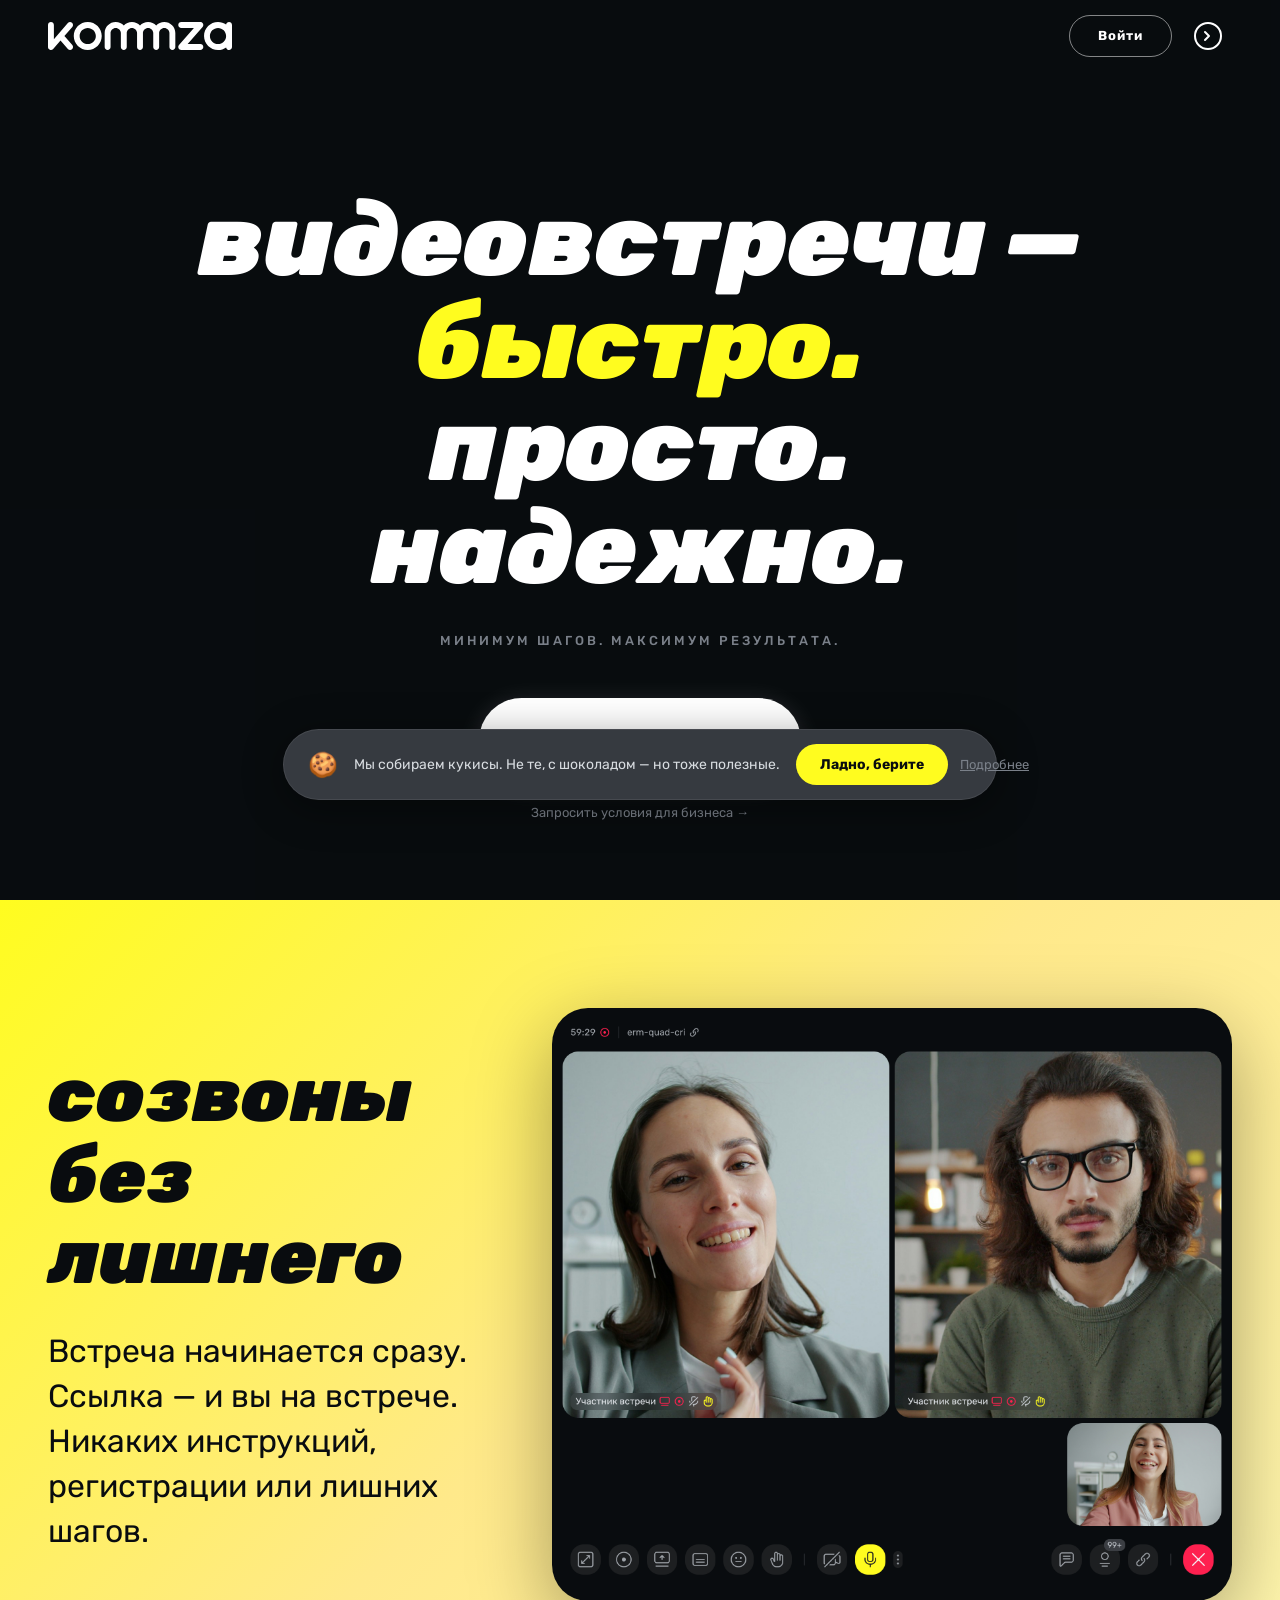
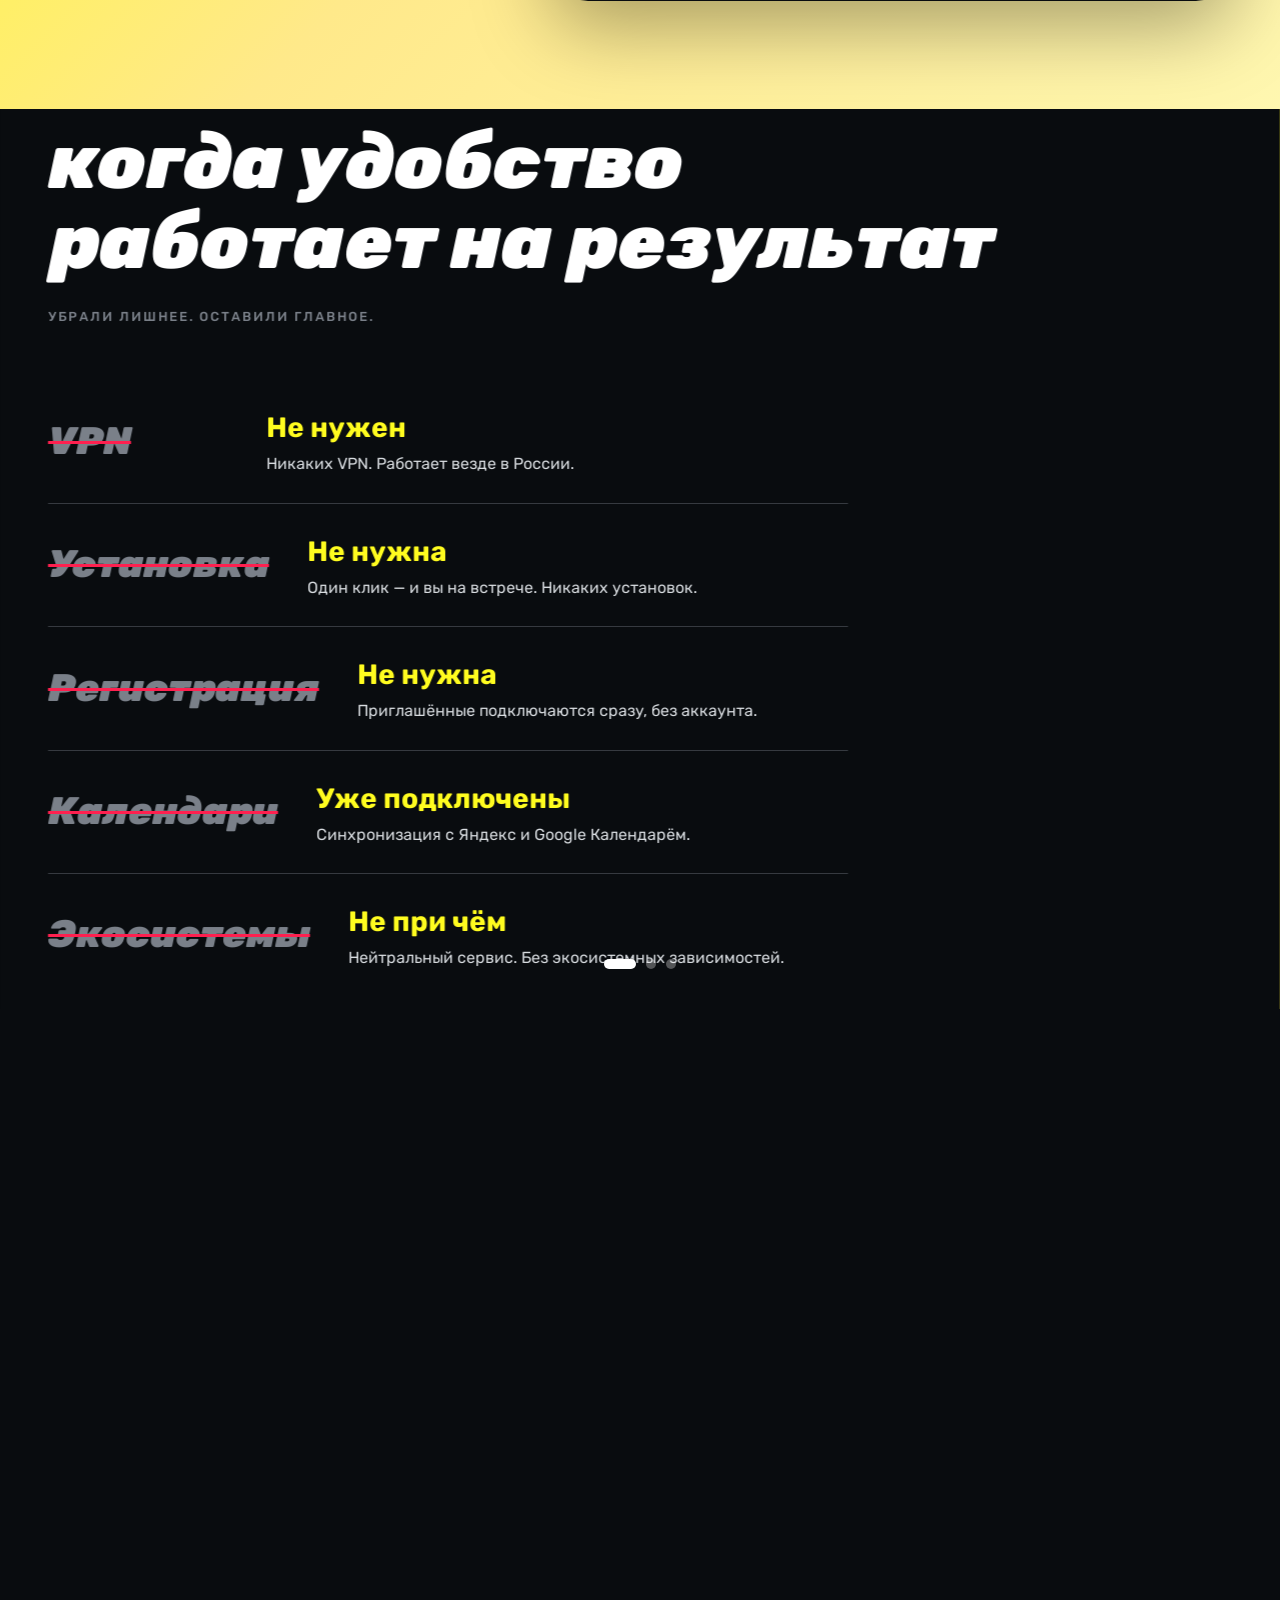
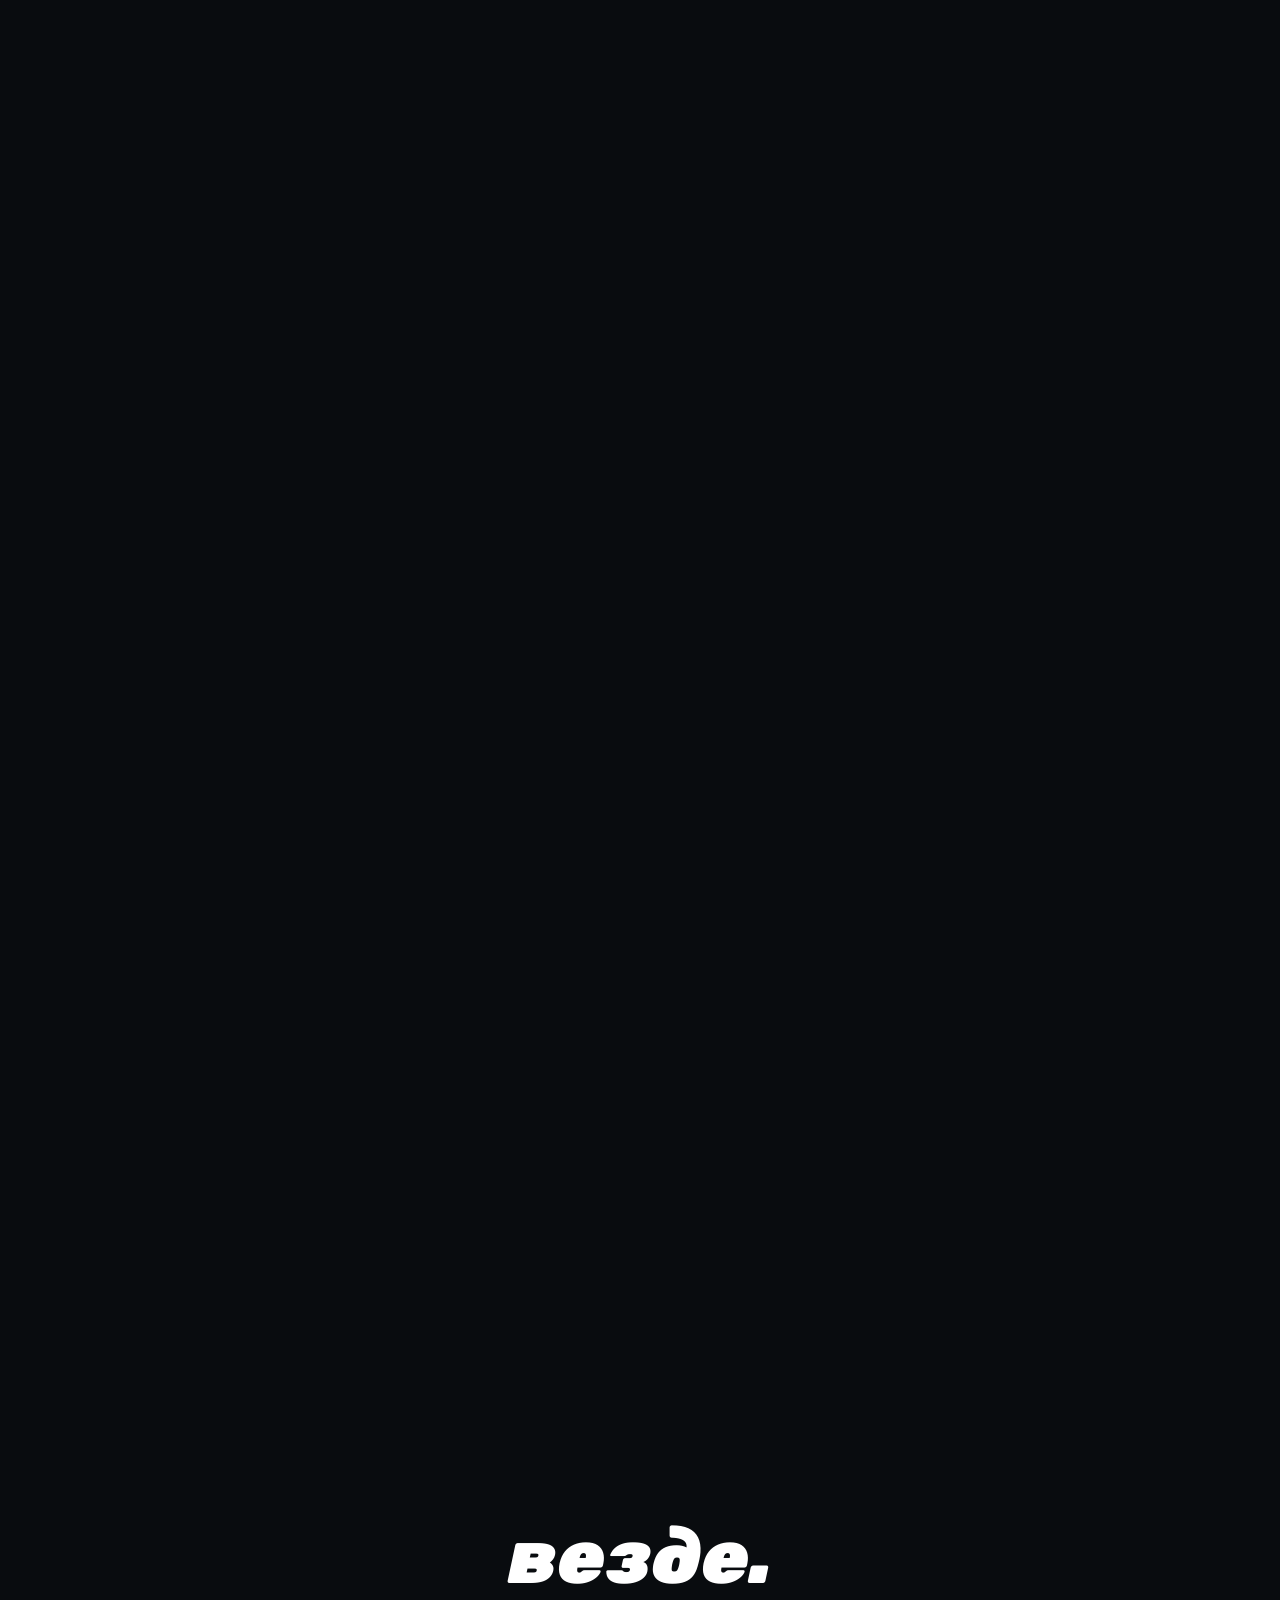
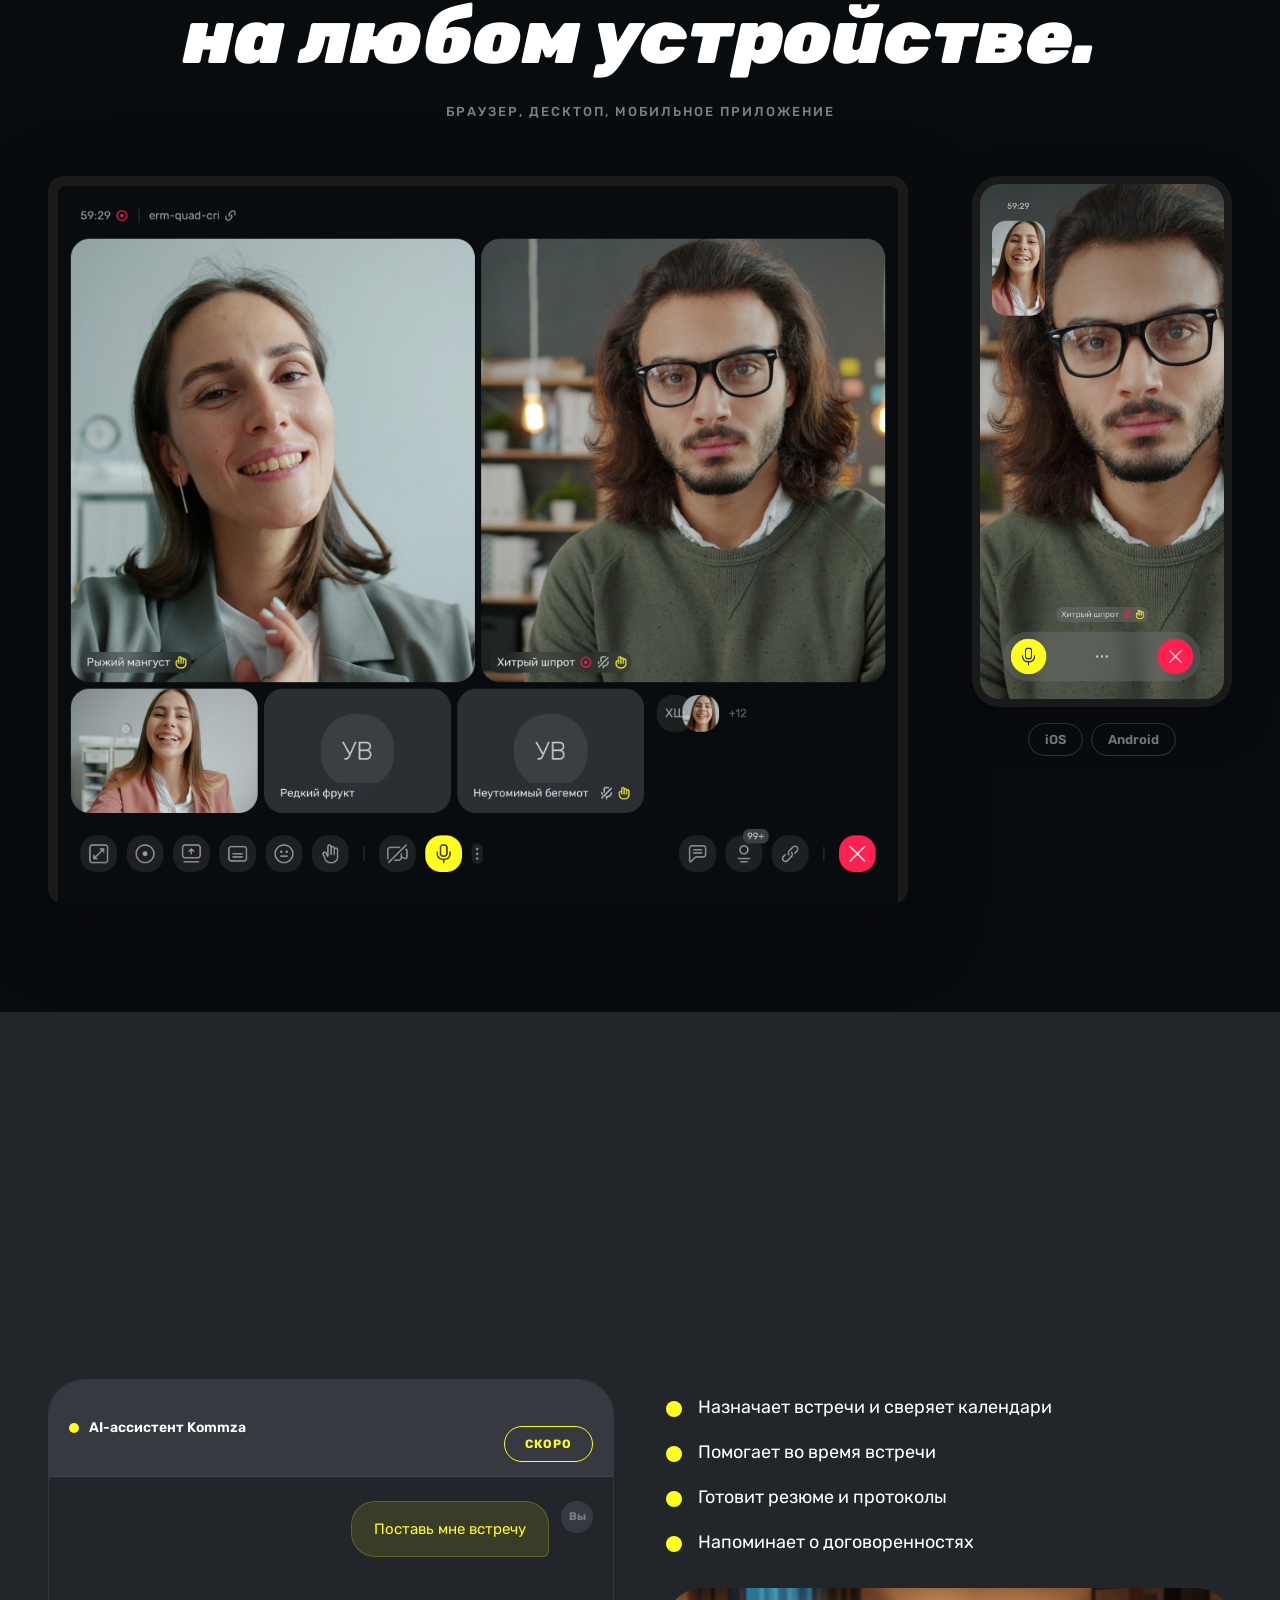
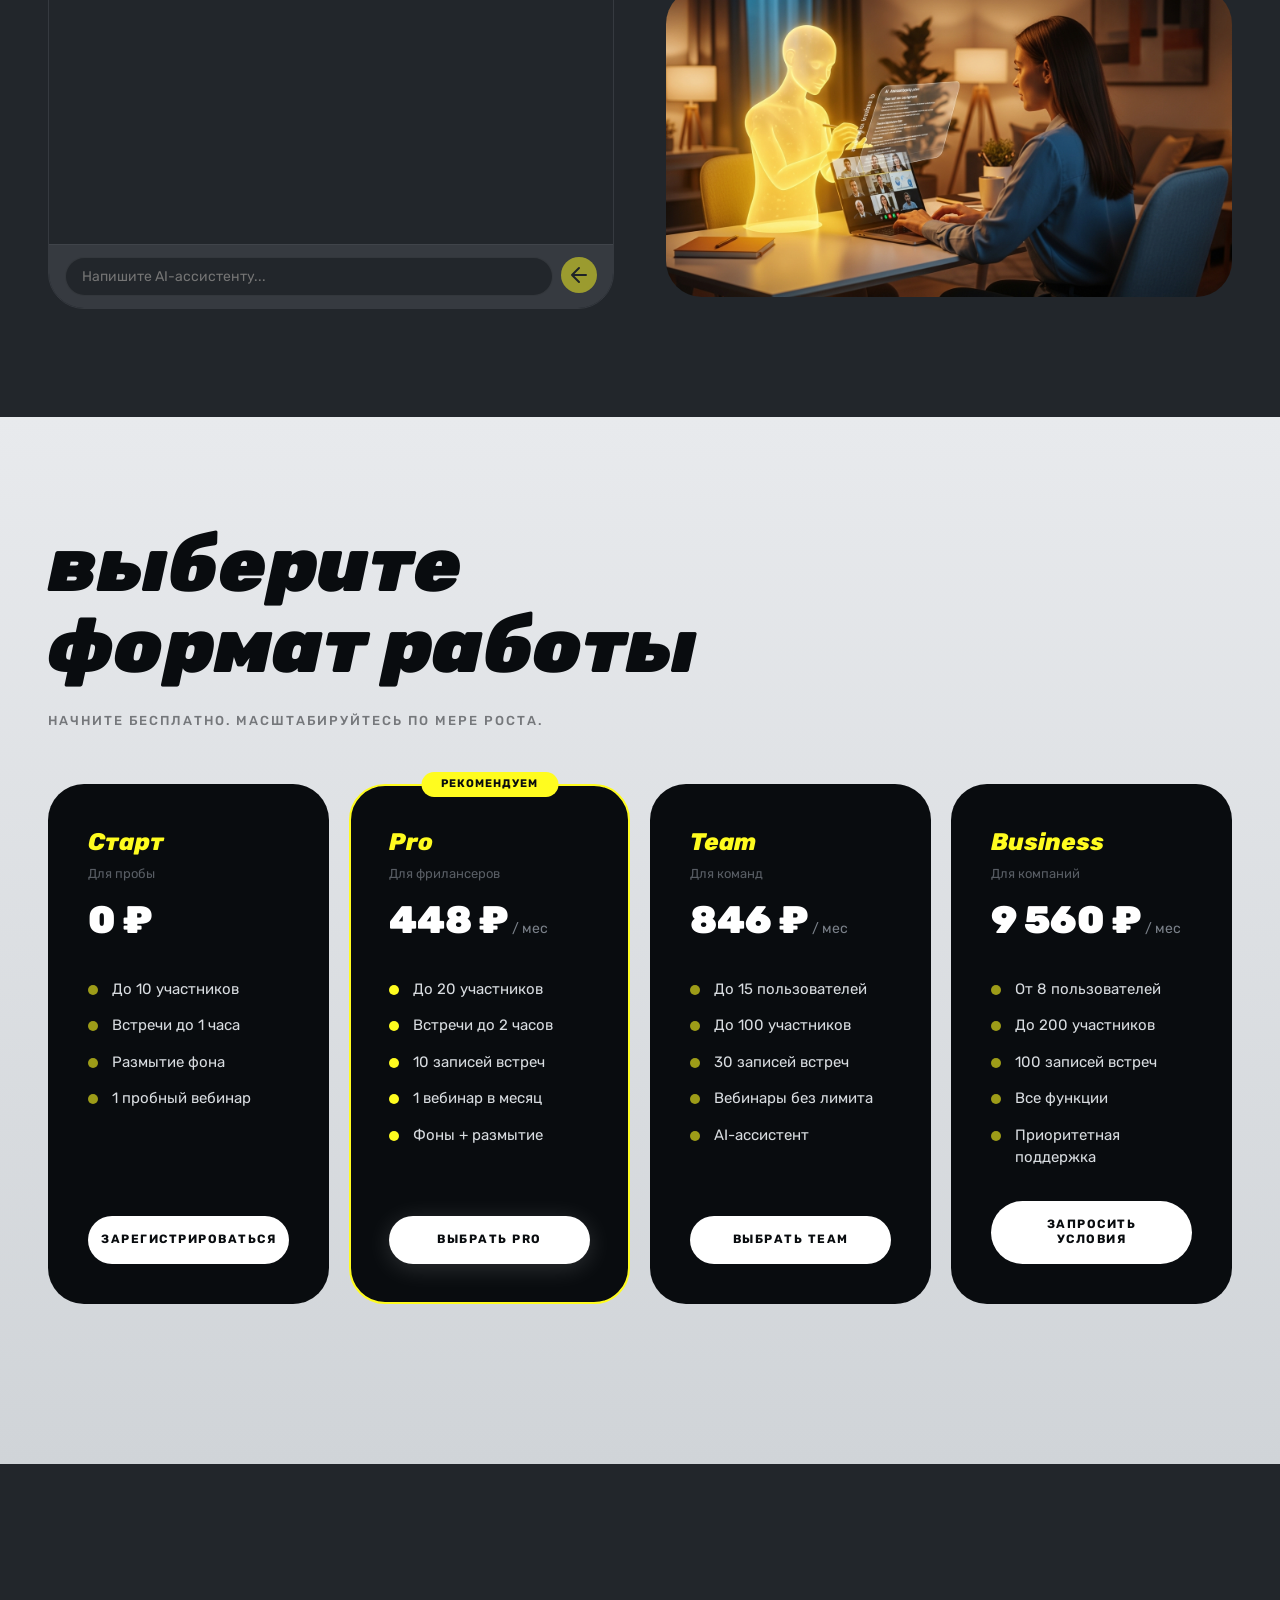
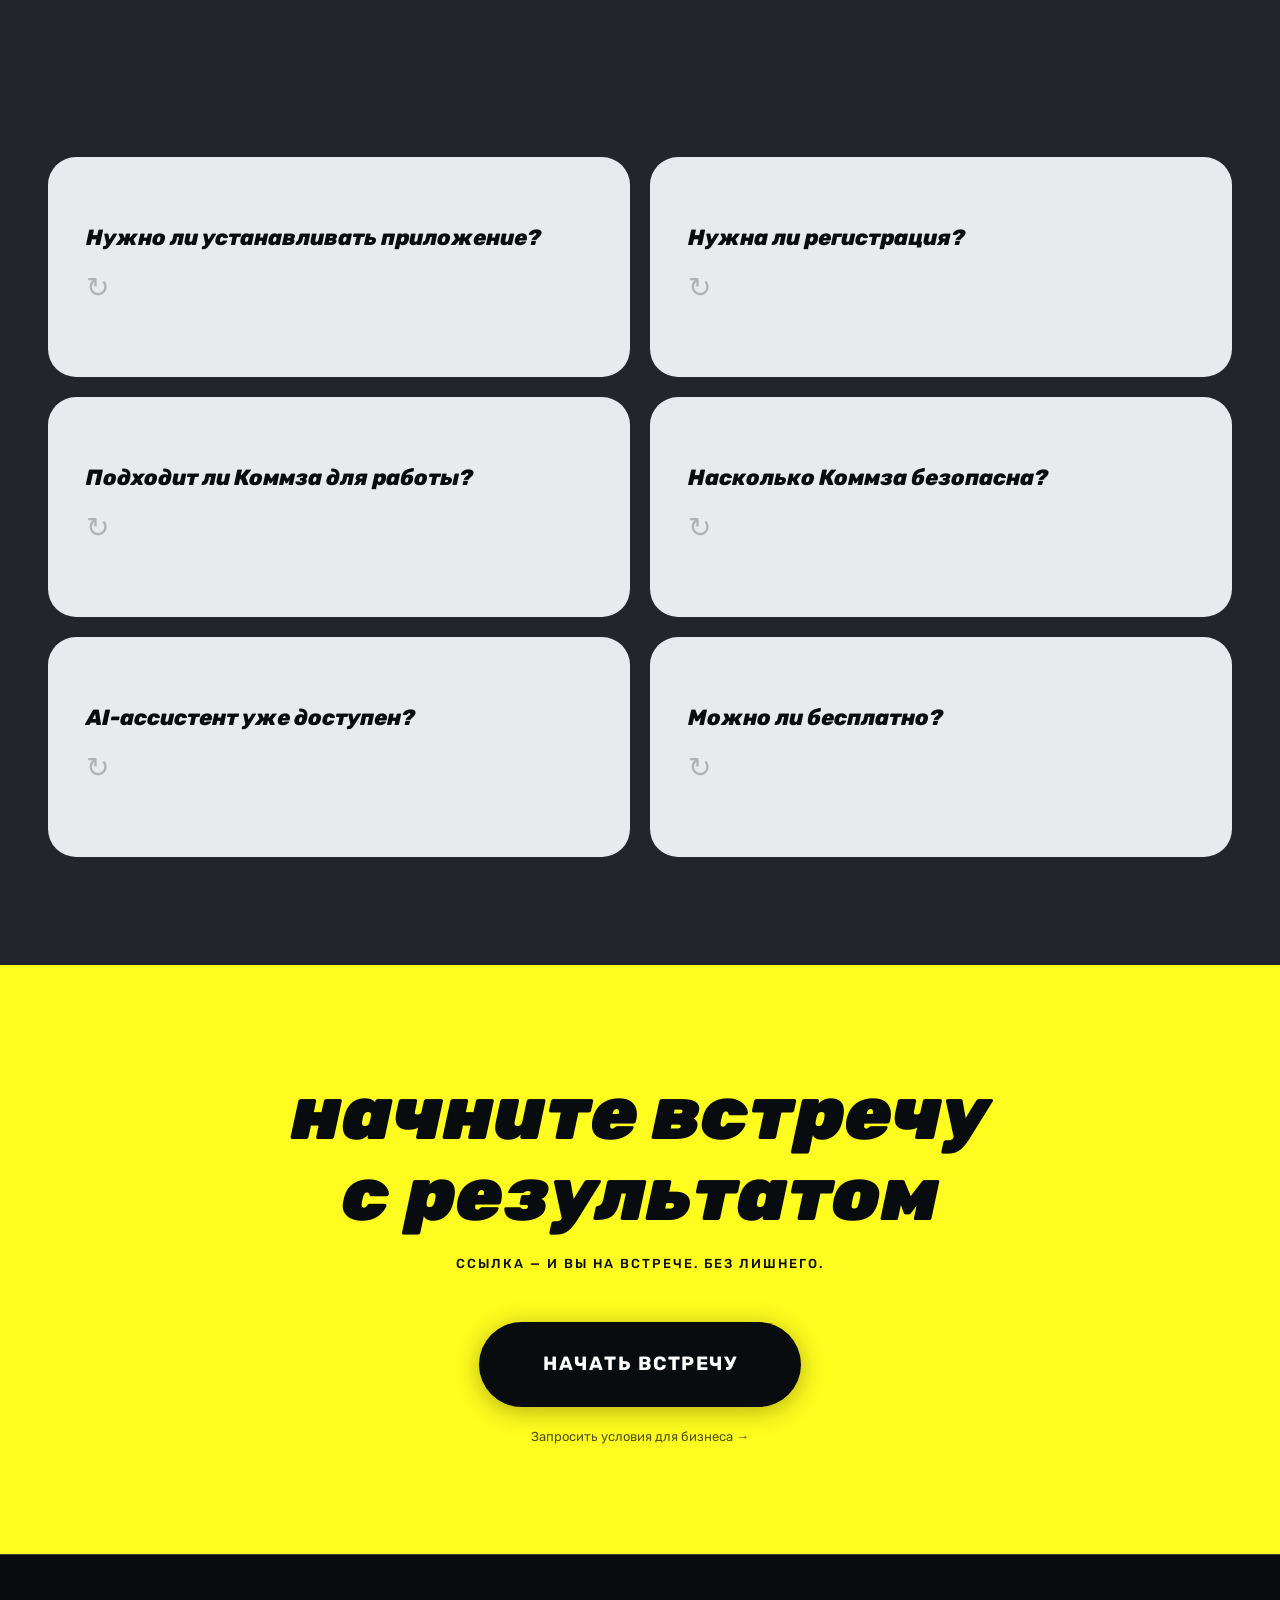
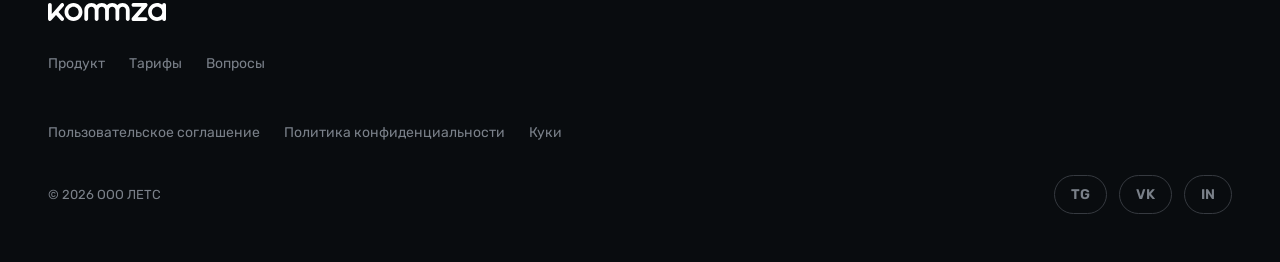
==== commit d95fd272: "v1.4 — comprehensive mobile responsive overhaul - 4 breakpoints: touch devices, tablet (959px), phon" ====
--- a/index.html
+++ b/index.html
@@ -76,7 +76,7 @@
       <div class="hero__overlay"></div>
       <div class="hero__content">
         <h1 class="hero__title" data-reveal="fade-up">
-          <span data-i18n="hero.title1">видеовстречи —</span><br>
+          <span data-i18n="hero.title1">видеовстречи</span><span class="hero__dash"> —</span><br>
           <span class="text-yellow" data-i18n="hero.title2">быстро.</span><br>
           <span data-i18n="hero.title3">просто.</span><br>
           <span data-i18n="hero.title4">надежно.</span>
@@ -316,7 +316,7 @@
               <li>Размытие фона</li>
               <li>1 пробный вебинар</li>
             </ul>
-            <a href="https://hub.kommza.io/register" class="btn btn--outline" data-i18n="pricing.promo.cta">ЗАРЕГИСТРИРОВАТЬСЯ</a>
+            <a href="https://hub.kommza.io/register" class="btn btn--outline" data-i18n="pricing.promo.cta"><span class="btn__full">ЗАРЕГИСТРИРОВАТЬСЯ</span><span class="btn__short">НАЧАТЬ</span></a>
           </article>
           <!-- Pro (recommended) -->
           <article class="price-card price-card--recommended glow-card" data-reveal="scale-in" data-reveal-delay="100">
--- a/css/style.css
+++ b/css/style.css
@@ -131,6 +131,7 @@
   border: 2px solid var(--c-text-dim);
 }
 .btn--outline:hover { border-color: var(--c-white); }
+.btn__short { display: none; }
 
 /* --- Reveal Animations --- */
 [data-reveal] {
@@ -1563,69 +1564,6 @@
 }
 
 /* ========================================
-   RESPONSIVE
-   ======================================== */
-@media (max-width: 959px) {
-  /* Disable horizontal scroll-driven panels on tablets and below */
-  .hpanel-wrap { height: auto; }
-  .hpanel-sticky { position: relative; height: auto; overflow: visible; }
-  .hpanel-track {
-    display: flex;
-    flex-direction: column;
-    width: 100%;
-    transform: none !important;
-  }
-  .hpanel {
-    width: 100%;
-    height: auto;
-    min-height: auto;
-    padding: clamp(60px, 10vh, 120px) 0;
-  }
-  .hpanel-dots { display: none; }
-  .features__grid { grid-template-columns: repeat(2, 1fr); }
-  .features__grid .feature-card:last-child {
-    grid-column: 1 / -1;
-    max-width: 50%;
-    justify-self: center;
-  }
-  .uc-grid { grid-template-columns: repeat(2, 1fr); }
-  .promise__layout { grid-template-columns: 1fr; }
-  .promise__mockup { margin-top: 32px; }
-  .device-laptop { transform: none; max-width: 360px; }
-  .platform__devices { flex-wrap: wrap; }
-  .device-laptop--small { max-width: 100%; }
-  .ai__layout { grid-template-columns: 1fr; }
-  .pricing__grid { grid-template-columns: repeat(2, 1fr); }
-  .price-card--recommended { transform: none; }
-  .price-card--recommended:hover { transform: translateY(-4px); }
-  .steps { flex-wrap: wrap; gap: 8px; }
-  .steps__line { width: 32px; }
-}
-
-@media (max-width: 639px) {
-  .faq-cards { grid-template-columns: 1fr; }
-  .hero__title { text-align: left; padding: 0 var(--gutter); }
-  .hero__content { align-items: flex-start; text-align: left; }
-  .hero__subtitle { text-align: left; }
-  .hero__cta { align-items: flex-start; }
-  .section--promise { min-height: auto; }
-  .features__grid { grid-template-columns: 1fr; }
-  .features__grid .feature-card:last-child { max-width: 100%; }
-  .uc-grid { grid-template-columns: 1fr; }
-  .pricing__grid { grid-template-columns: 1fr; }
-  .btn { padding: 16px 32px; width: 100%; }
-  .sticky-cta__btn { padding: 14px 20px; font-size: 13px; }
-  .steps { flex-direction: column; }
-  .steps__line { width: 2px; height: 24px; margin: 0; }
-  .section__title { text-align: left; }
-  .section__subtitle { text-align: left; }
-  .final-cta__title { text-align: left; }
-  .final-cta__subtitle { text-align: left; }
-  .final-cta__actions { align-items: flex-start; }
-  .section--final-cta { text-align: left; }
-}
-
-/* ========================================
    COOKIE BANNER
    ======================================== */
 .cookie-banner {
@@ -1682,3 +1620,377 @@
 
 /* Scroll margin for anchor navigation */
 section[id] { scroll-margin-top: var(--header-h); }
+
+/* ========================================
+   RESPONSIVE
+   ======================================== */
+
+/* --- Touch device overrides --- */
+@media (hover: none) and (pointer: coarse) {
+  .feat-row:hover { padding-left: 0; }
+  .feat-row:hover .feat-row__struck { color: var(--c-text-dim); }
+  .feat-row:hover .feat-row__title { color: var(--c-yellow); }
+  .glow-card::before { display: none; }
+  .btn:hover { transform: none; }
+  .price-card:hover { transform: none; }
+  .price-card--recommended:hover { transform: none; }
+  .uc-card:hover { transform: none; box-shadow: none; }
+  .tilt-card { transform: none !important; }
+  .cookie-banner__btn:hover { transform: none; }
+
+  /* Min 44px tap targets */
+  .footer__link {
+    padding: 8px 0;
+    min-height: 44px;
+    display: inline-flex;
+    align-items: center;
+  }
+  .social-icon {
+    min-height: 44px;
+    min-width: 44px;
+    display: inline-flex;
+    align-items: center;
+    justify-content: center;
+  }
+  .lang-btn {
+    min-height: 44px;
+    min-width: 44px;
+    display: inline-flex;
+    align-items: center;
+    justify-content: center;
+  }
+  .platform__badge {
+    min-height: 44px;
+    display: inline-flex;
+    align-items: center;
+  }
+  .cookie-banner__link {
+    padding: 8px 0;
+    min-height: 44px;
+    display: inline-flex;
+    align-items: center;
+  }
+  .chat-window__body {
+    -webkit-overflow-scrolling: touch;
+  }
+}
+
+/* --- Tablet (max-width: 959px) --- */
+@media (max-width: 959px) {
+  /* Prevent horizontal overflow on mobile */
+  html { overflow-x: hidden; }
+
+  /* Horizontal scroll panels → vertical stack */
+  .hpanel-wrap { height: auto; }
+  .hpanel-sticky { position: relative; height: auto; overflow: visible; }
+  .hpanel-track {
+    display: flex;
+    flex-direction: column;
+    width: 100%;
+    transform: none !important;
+  }
+  .hpanel {
+    width: 100%;
+    height: auto;
+    min-height: auto;
+    padding: clamp(48px, 8vh, 100px) 0;
+  }
+  .hpanel-dots { display: none; }
+
+  /* Grids → 2 columns */
+  .features__grid { grid-template-columns: repeat(2, 1fr); }
+  .features__grid .feature-card:last-child {
+    grid-column: 1 / -1;
+    max-width: 50%;
+    justify-self: center;
+  }
+  .uc-grid { grid-template-columns: repeat(2, 1fr); }
+  .pricing__grid { grid-template-columns: repeat(2, 1fr); gap: 16px; }
+
+  /* Promise → single column */
+  .promise__layout { grid-template-columns: 1fr; }
+  .promise__mockup { margin-top: 32px; }
+
+  /* Devices */
+  .device-laptop { transform: none; max-width: 360px; }
+  .device-laptop--small { max-width: 100%; }
+  .platform__devices {
+    flex-direction: column;
+    align-items: center;
+  }
+  .device-laptop--platform { max-width: 100%; }
+  .device-phone--large { width: 200px; }
+
+  /* AI section → single column */
+  .ai__layout { grid-template-columns: 1fr; }
+  .chat-window__body { max-height: 340px; }
+  .chat-bubble p { max-width: 100%; }
+
+  /* Pricing */
+  .price-card--recommended { transform: none; }
+  .price-card--recommended:hover { transform: translateY(-4px); }
+
+  /* Steps */
+  .steps { flex-wrap: wrap; gap: 8px; }
+  .steps__line { width: 32px; }
+
+  /* Header & menu — prevent overflow */
+  .header { max-width: 100vw; width: 100%; }
+  .menu-overlay { max-width: 100vw; }
+  .header__login { padding: 8px 20px; }
+
+  /* Hero title — hide dash on tablet/mobile */
+  .hero__title br { display: none; }
+  .hero__title span { display: block; }
+  .hero__dash { display: none; }
+
+  /* Buttons */
+  .btn { padding: 20px 40px; }
+
+  /* Feature rows — stack struck text above content */
+  .feat-row { flex-wrap: wrap; }
+  .feat-row__struck { min-width: 0; width: auto; }
+
+  /* Sticky CTA */
+  .sticky-cta { max-width: calc(100% - 40px); }
+  .sticky-cta__btn { padding: 16px 28px; font-size: 14px; }
+
+  /* Cookie banner — prevent overflow */
+  .cookie-banner {
+    width: calc(100% - 40px);
+    left: 20px;
+    transform: translateX(0) translateY(200px);
+  }
+  .cookie-banner.is-visible {
+    transform: translateX(0) translateY(0);
+  }
+  .cookie-banner__inner {
+    flex-wrap: wrap;
+    border-radius: var(--radius-lg);
+  }
+  .cookie-banner__text {
+    white-space: normal;
+    flex: 1 1 100%;
+  }
+  .cookie-banner__emoji { display: none; }
+
+  /* Footer */
+  .footer__bottom {
+    flex-direction: column;
+    gap: 16px;
+    align-items: flex-start;
+  }
+
+  /* Section spacing */
+  .section { padding: clamp(60px, 10vh, 140px) 0; }
+
+  /* Modal */
+  .modal__content { padding: clamp(24px, 4vw, 48px); }
+}
+
+/* --- Phone (max-width: 639px) --- */
+@media (max-width: 639px) {
+  /* Grids → single column */
+  .faq-cards { grid-template-columns: 1fr; }
+  .features__grid { grid-template-columns: 1fr; }
+  .features__grid .feature-card:last-child { max-width: 100%; }
+  .uc-grid { grid-template-columns: repeat(2, 1fr); gap: 12px; }
+  .uc-card { padding: 24px; border-radius: 24px; }
+  .uc-card__title { font-size: 17px; margin-bottom: 4px; }
+  .uc-card__text { font-size: 14px; }
+  /* Pricing — 2 columns */
+  .pricing__grid { grid-template-columns: repeat(2, 1fr); gap: 12px; }
+  .price-card { padding: 24px; border-radius: 28px; }
+  .price-card__header { margin-bottom: 20px; }
+  .price-card__name { font-size: 22px; }
+  .price-card__amount { font-size: 30px; }
+  .price-card__features { gap: 12px; margin-bottom: 24px; }
+  .price-card__features li { font-size: 14px; }
+  .price-card .btn { padding: 14px 16px; font-size: 12px; letter-spacing: 0.5px; white-space: normal; line-height: 1.3; }
+  .btn__full { display: none; }
+  .btn__short { display: inline; }
+  .price-card__badge { font-size: 10px; padding: 4px 16px; top: -12px; }
+
+  /* FAQ — 2 columns */
+  .faq-cards { grid-template-columns: repeat(2, 1fr); gap: 12px; }
+  .faq-card { min-height: 150px; }
+  .faq-card__inner { min-height: 150px; }
+  .faq-card__front,
+  .faq-card__back { padding: 24px; border-radius: 24px; }
+  .faq-card__q { font-size: 16px; }
+  .faq-card__hint { font-size: 22px; margin-top: 10px; }
+  .faq-card__a { font-size: 15px; }
+
+  /* Hero — left aligned, smaller title; hide <br> so spans flow as blocks */
+  .hero__title {
+    text-align: left;
+    padding: 0 var(--gutter);
+    margin-bottom: 24px;
+    font-size: clamp(36px, 10vw, 52px);
+  }
+  .hero__title br { display: none; }
+  .hero__title span { display: block; }
+  .hero__content { align-items: flex-start; text-align: left; }
+  .hero__subtitle { text-align: left; margin-bottom: 32px; }
+  .hero__cta { align-items: flex-start; }
+
+  /* Section titles — left aligned */
+  .section__title { text-align: left; }
+  .section__subtitle { text-align: left; }
+  .final-cta__title { text-align: left; }
+  .final-cta__subtitle { text-align: left; margin-bottom: 32px; }
+  .final-cta__actions { align-items: flex-start; }
+  .section--final-cta { text-align: left; min-height: 50vh; }
+
+  /* Promise */
+  .section--promise { min-height: auto; }
+  .promise__mockup { margin-top: 24px; }
+  .promise__screenshot { border-radius: var(--radius-md); }
+  .promise__social { flex-wrap: wrap; }
+
+  /* Header — compact */
+  .header { height: 60px; }
+  .header__login { padding: 8px 16px; font-size: 12px; }
+  section[id] { scroll-margin-top: 60px; }
+  .section--hero { padding-top: calc(60px + 24px); }
+
+  /* Buttons — full width */
+  .btn { padding: 16px 32px; width: 100%; }
+
+  /* Feature rows — stacked on mobile */
+  .feat-row { flex-direction: column; gap: 4px; padding: 16px 0; }
+  .feat-row__struck { font-size: 20px; min-width: 0; width: auto; }
+  .feat-row__content { width: 100%; }
+  .feat-row__title { font-size: 17px; margin-bottom: 2px; }
+  .feat-row__text { font-size: 15px; }
+  .features__list { margin-top: 28px; }
+
+  /* Steps — vertical */
+  .steps { flex-direction: column; }
+  .steps__line { width: 2px; height: 24px; margin: 0; }
+  .steps__circle { width: 56px; height: 56px; font-size: 22px; }
+  .steps__label { white-space: normal; text-align: center; }
+
+  /* Devices */
+  .device-phone--large { width: 160px; }
+  .device-laptop { padding: 6px 6px 0; }
+  .platform__badges { flex-wrap: wrap; justify-content: center; }
+
+  /* AI chat — compact */
+  .chat-window__body { max-height: 280px; padding: 16px 12px; }
+  .chat-bubble { gap: 8px; }
+  .chat-bubble__avatar { width: 28px; height: 28px; font-size: 10px; }
+  .chat-bubble p { font-size: 14px; padding: 12px 16px; }
+  .chat-input { padding: 10px 12px; }
+  .chat-input input { padding: 8px 12px; font-size: 13px; }
+
+  /* Pricing cards */
+  .price-card { padding: clamp(24px, 5vw, 40px); }
+  .price-card__features { margin-bottom: 24px; }
+  .price-card__features li { font-size: 14px; }
+
+  /* FAQ — shorter cards */
+  .faq-card { min-height: 180px; }
+  .faq-card__inner { min-height: 180px; }
+  .faq-card__a { font-size: 15px; }
+  .faq-card__back { overflow-y: auto; }
+
+  /* Sticky CTA — single button on mobile */
+  .sticky-cta {
+    bottom: 16px;
+    left: 50%;
+    transform: translateX(-50%) translateY(100px);
+    width: auto;
+    max-width: calc(100% - 32px);
+  }
+  .sticky-cta.is-visible {
+    transform: translateX(-50%) translateY(0);
+  }
+  .sticky-cta__btn { padding: 14px 24px; font-size: 13px; }
+  .sticky-cta__btn:last-child { display: none; }
+  .sticky-cta__divider { display: none; }
+
+  /* Cookie banner — above sticky CTA */
+  .cookie-banner {
+    bottom: 80px;
+    width: calc(100% - 32px);
+    left: 16px;
+  }
+  .cookie-banner__inner {
+    padding: 16px 20px;
+    gap: 12px;
+    border-radius: var(--radius-md);
+  }
+  .cookie-banner__text { font-size: 13px; line-height: 1.4; }
+  .cookie-banner__btn { padding: 10px 20px; font-size: 13px; }
+  .cookie-banner__link { font-size: 12px; }
+
+  /* Footer — stacked */
+  .footer { padding: 32px 0; }
+  .footer__nav { flex-direction: column; gap: 16px; }
+  .footer__links { flex-direction: column; gap: 16px; }
+
+  /* Modal — compact */
+  .modal__content {
+    padding: 24px 20px;
+    border-radius: var(--radius-md);
+    width: calc(100% - 32px);
+  }
+  .modal__title { font-size: 22px; }
+  .modal__text { font-size: 15px; margin-bottom: 24px; }
+  .modal__input { padding: 14px 16px; }
+
+  /* Section & panel spacing — tighter */
+  .section { padding: clamp(48px, 8vh, 100px) 0; }
+  .section__subtitle { margin-bottom: clamp(24px, 4vh, 48px); }
+  .hpanel { padding: clamp(40px, 6vh, 80px) 0; }
+
+  /* Marquee */
+  .marquee { padding: 12px 0; }
+}
+
+/* --- Ultra-narrow (max-width: 399px) — iPhone SE, Galaxy Fold --- */
+@media (max-width: 399px) {
+  /* Cookie banner — vertical stack */
+  .cookie-banner__inner {
+    flex-direction: column;
+    align-items: stretch;
+    text-align: center;
+  }
+  .cookie-banner__actions { width: 100%; justify-content: center; }
+  .cookie-banner__text { text-align: center; }
+
+  /* Pricing & FAQ — back to 1 col on ultra-narrow */
+  .pricing__grid { grid-template-columns: 1fr; }
+  .faq-cards { grid-template-columns: 1fr; }
+  .price-card__amount { font-size: 28px; }
+  .price-card__name { font-size: 20px; }
+
+  /* Hero */
+  .hero__title { font-size: clamp(30px, 9vw, 40px); }
+
+  /* Feature rows */
+  .feat-row__struck { font-size: 20px; }
+
+  /* Buttons */
+  .btn { padding: 14px 24px; font-size: 14px; }
+
+  /* Steps */
+  .steps__circle { width: 48px; height: 48px; font-size: 18px; }
+
+  /* Chat bubbles */
+  .chat-bubble p { padding: 10px 14px; font-size: 13px; }
+  .chat-bubble__avatar { width: 24px; height: 24px; font-size: 9px; }
+
+  /* UC cards — single column on ultra-narrow */
+  .uc-grid { grid-template-columns: 1fr; }
+  .uc-card { padding: 20px; }
+  .uc-card__title { font-size: 16px; }
+  .uc-card__text { font-size: 13px; }
+
+  /* FAQ */
+  .faq-card { min-height: 160px; }
+  .faq-card__inner { min-height: 160px; }
+  .faq-card__q { font-size: 16px; }
+  .faq-card__a { font-size: 14px; }
+}
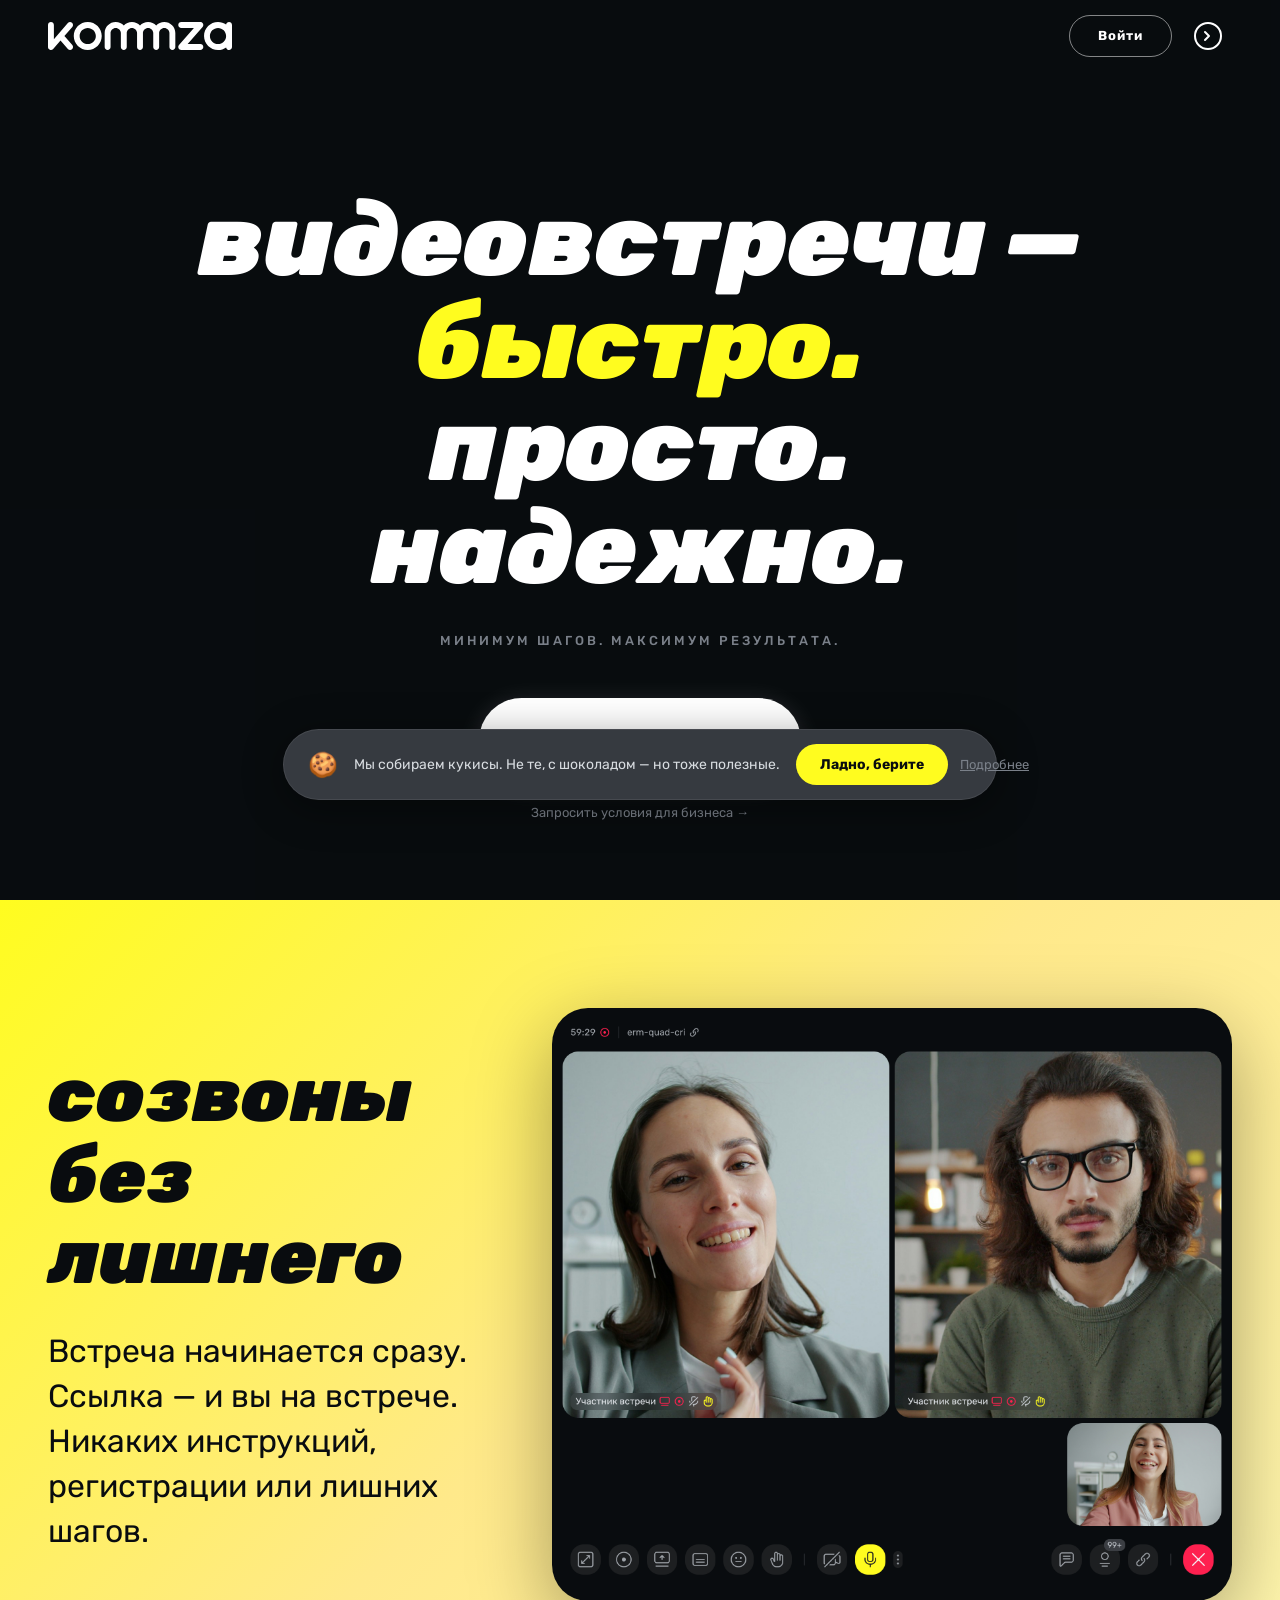
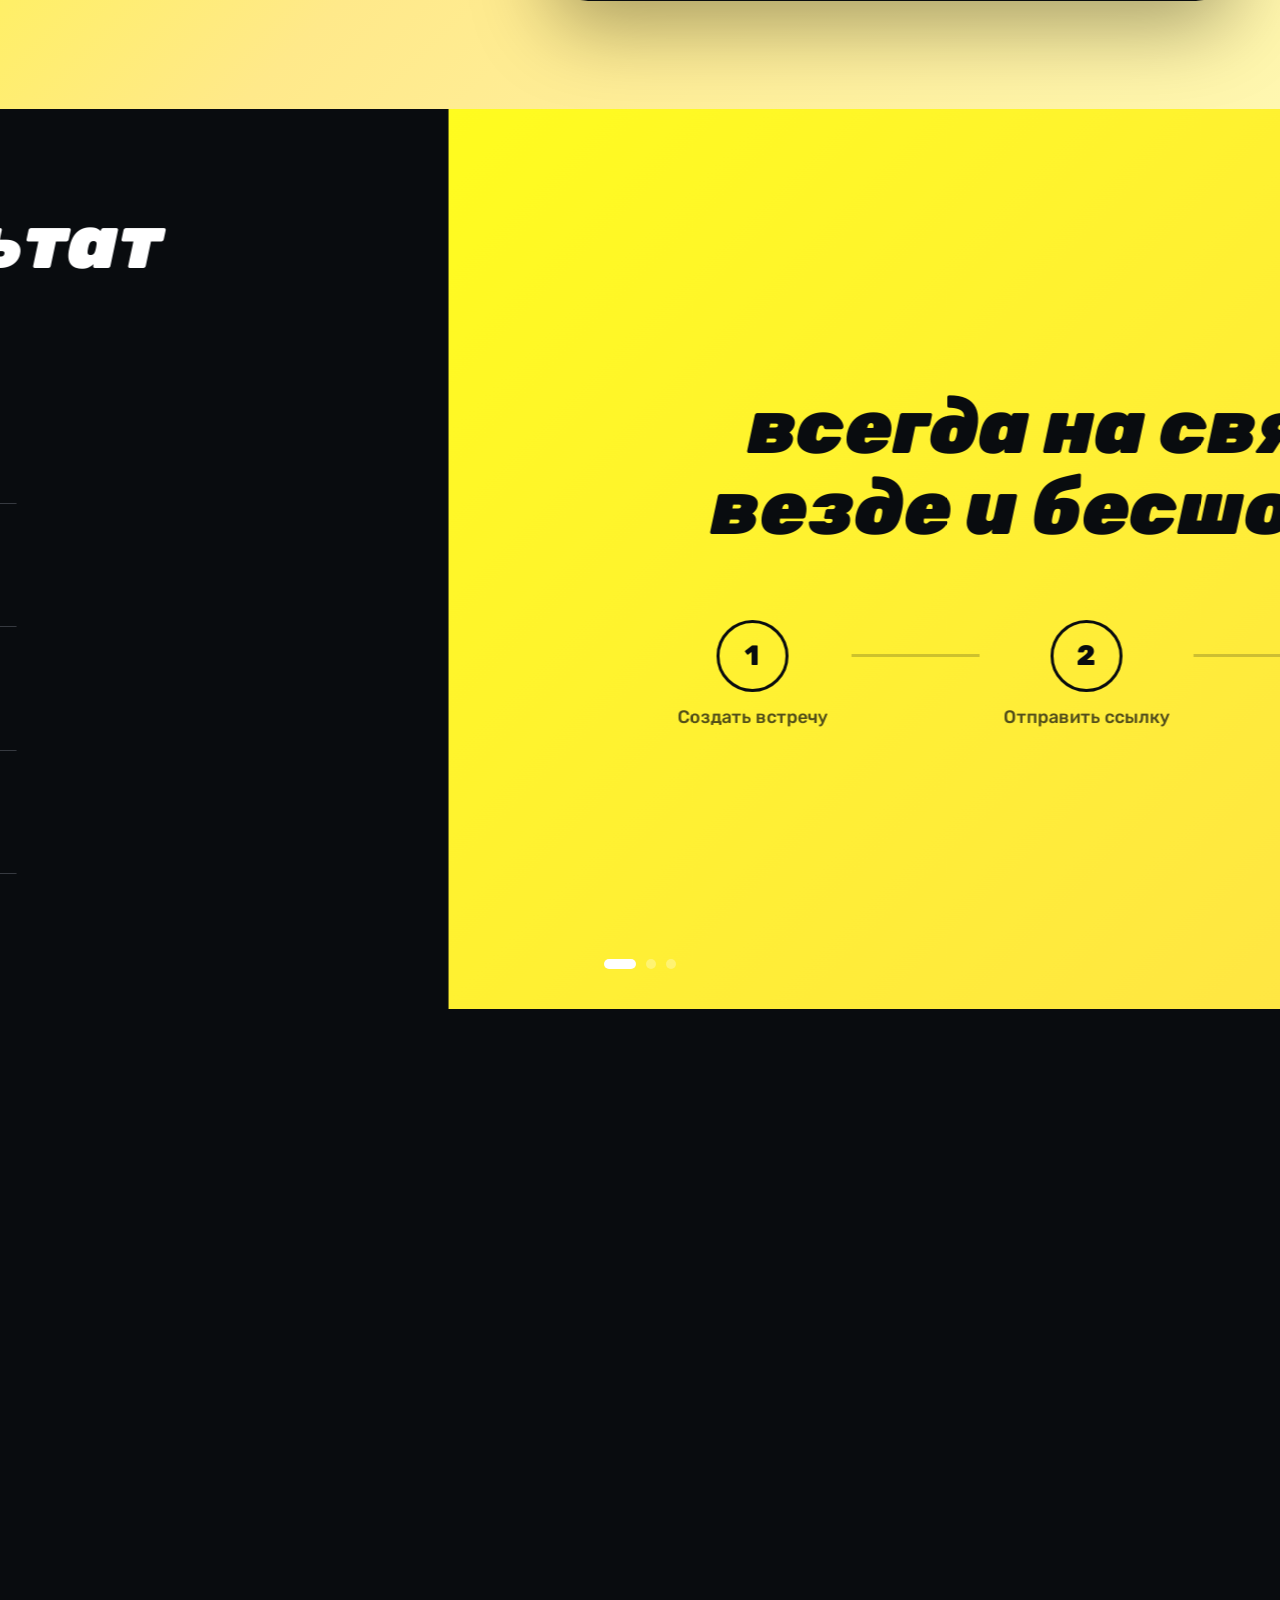
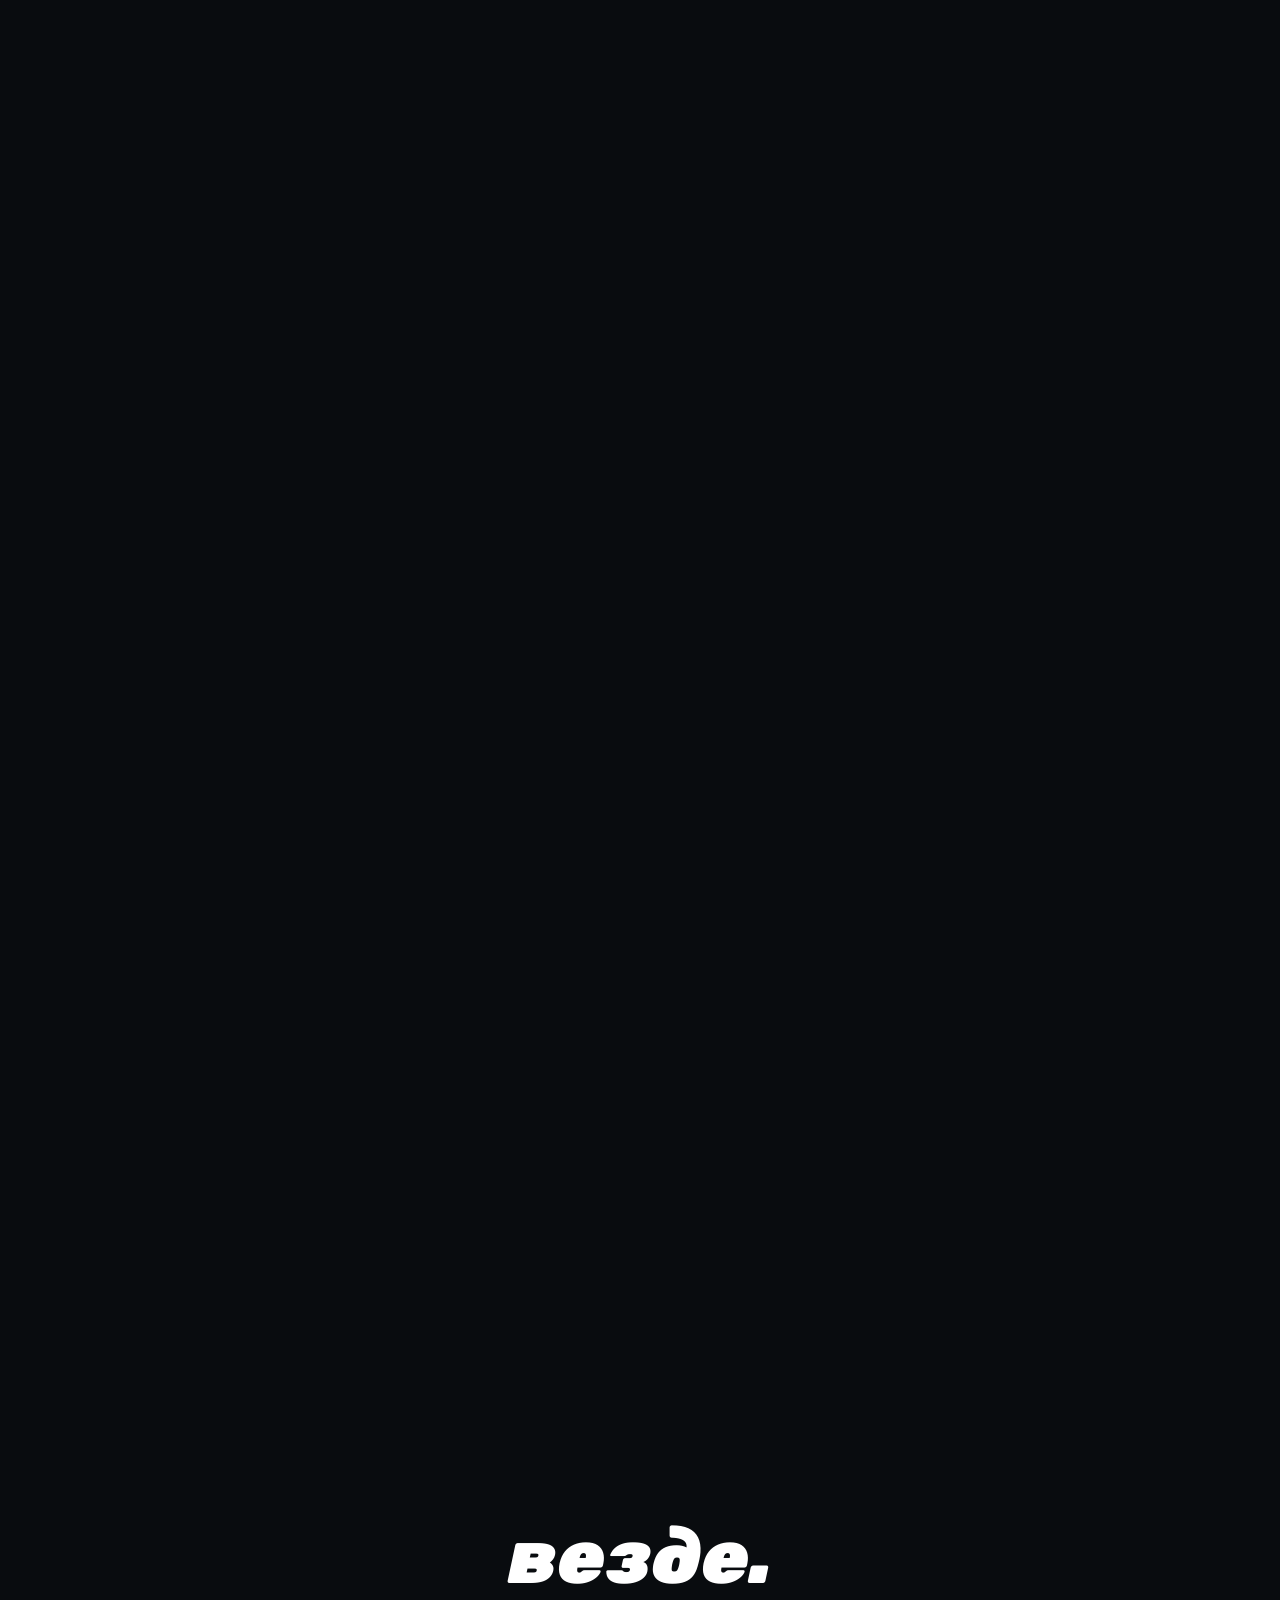
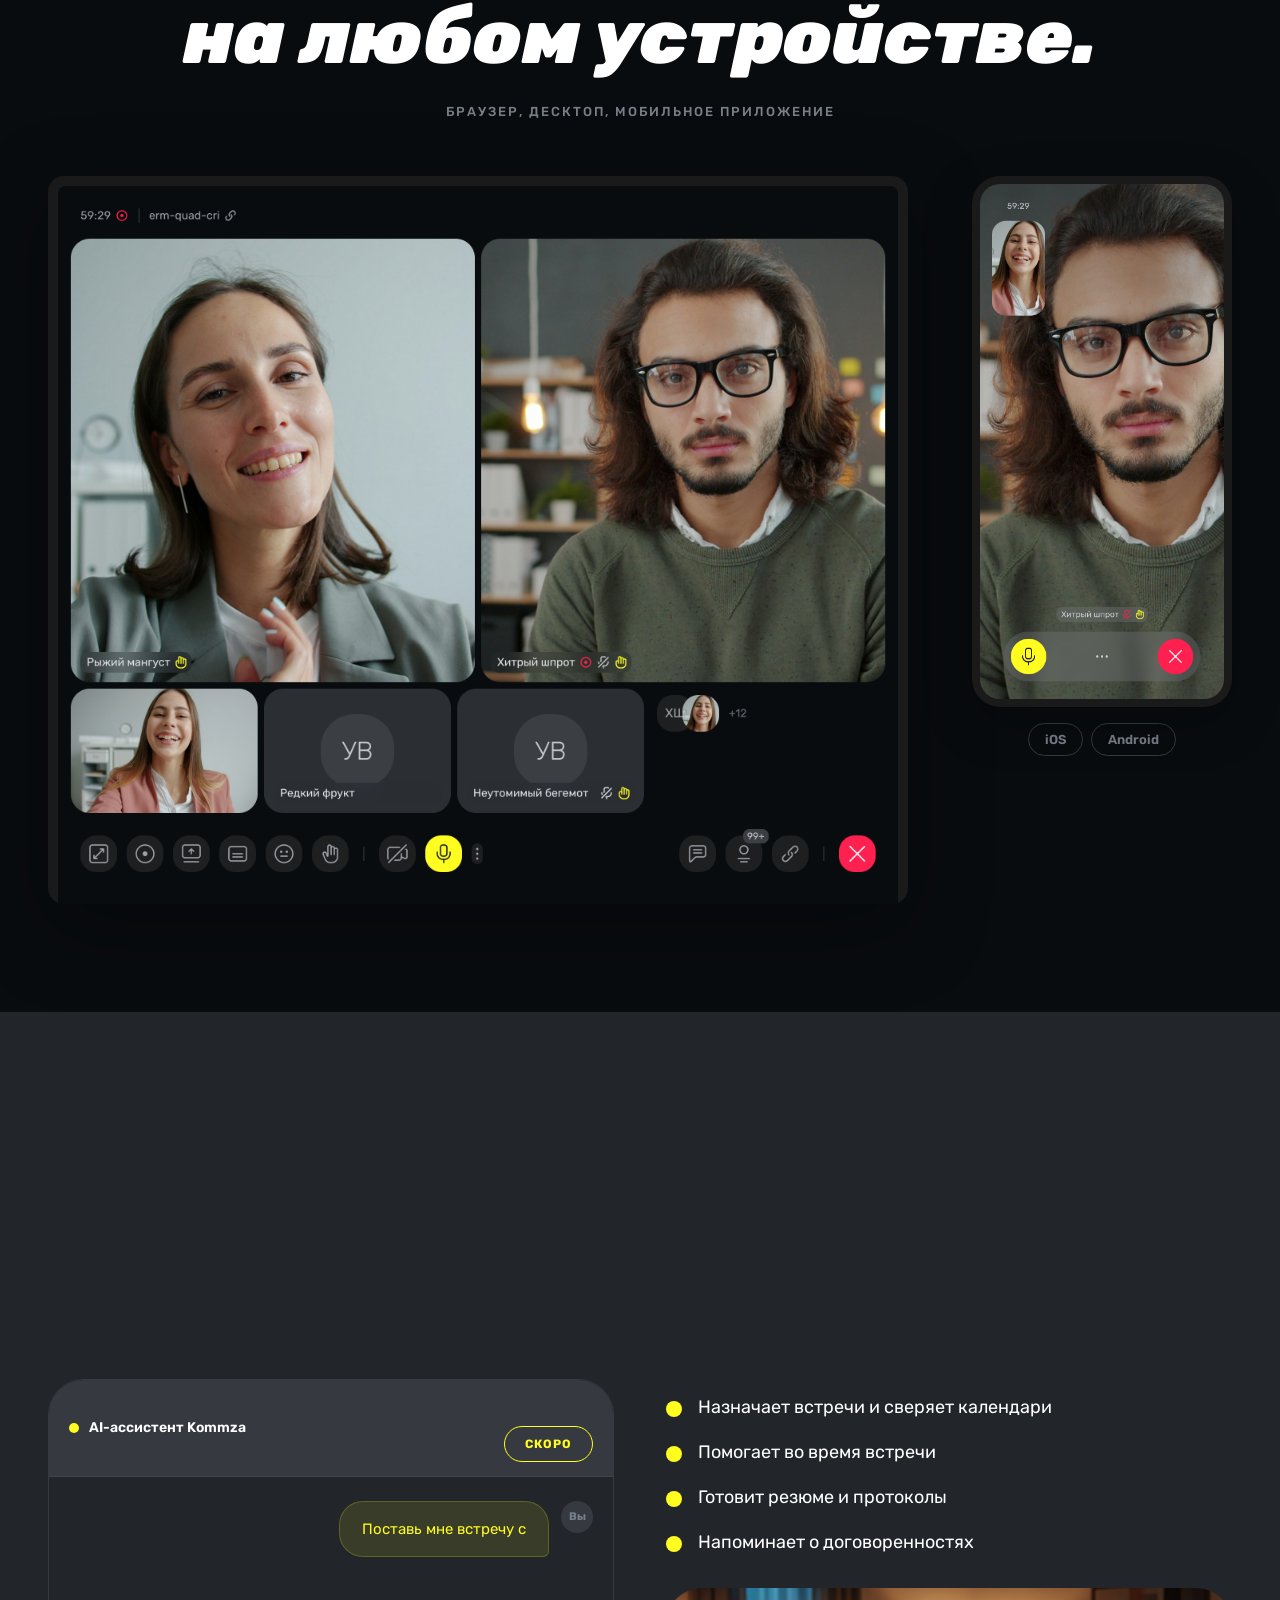
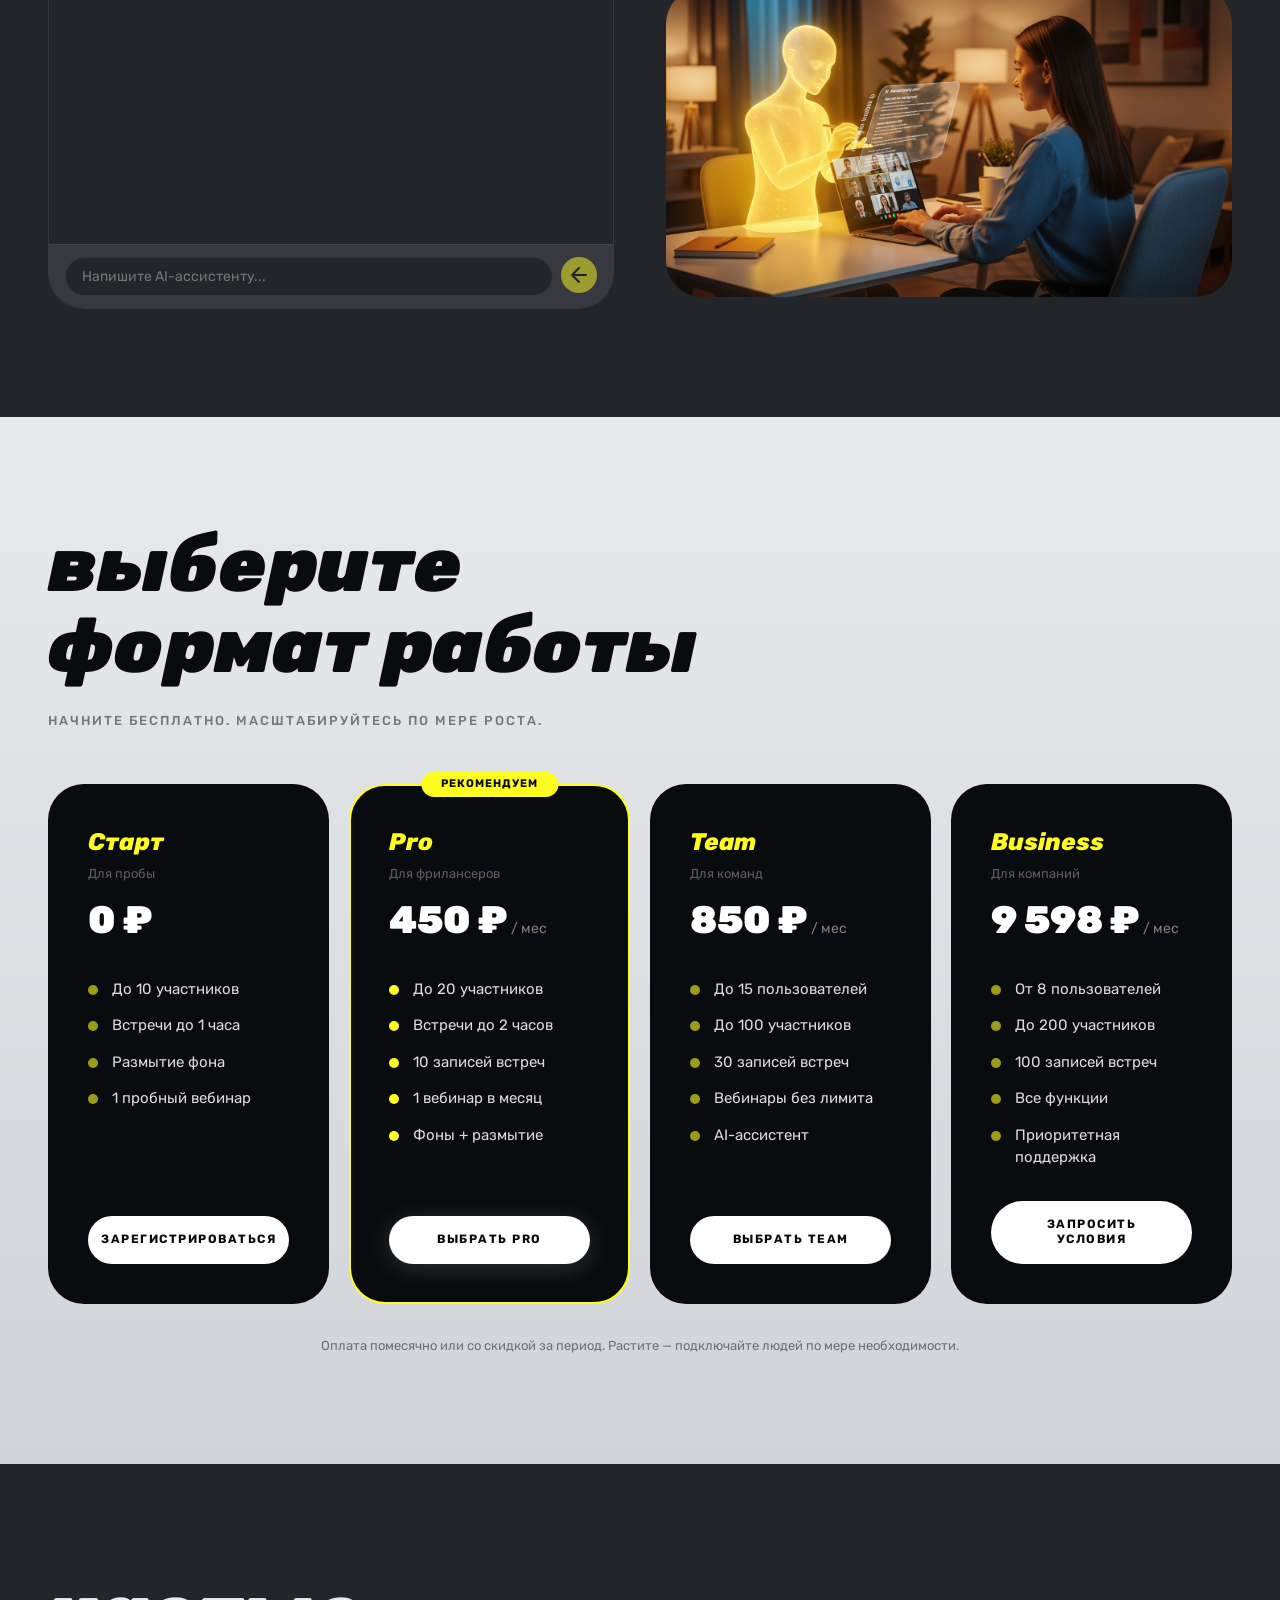
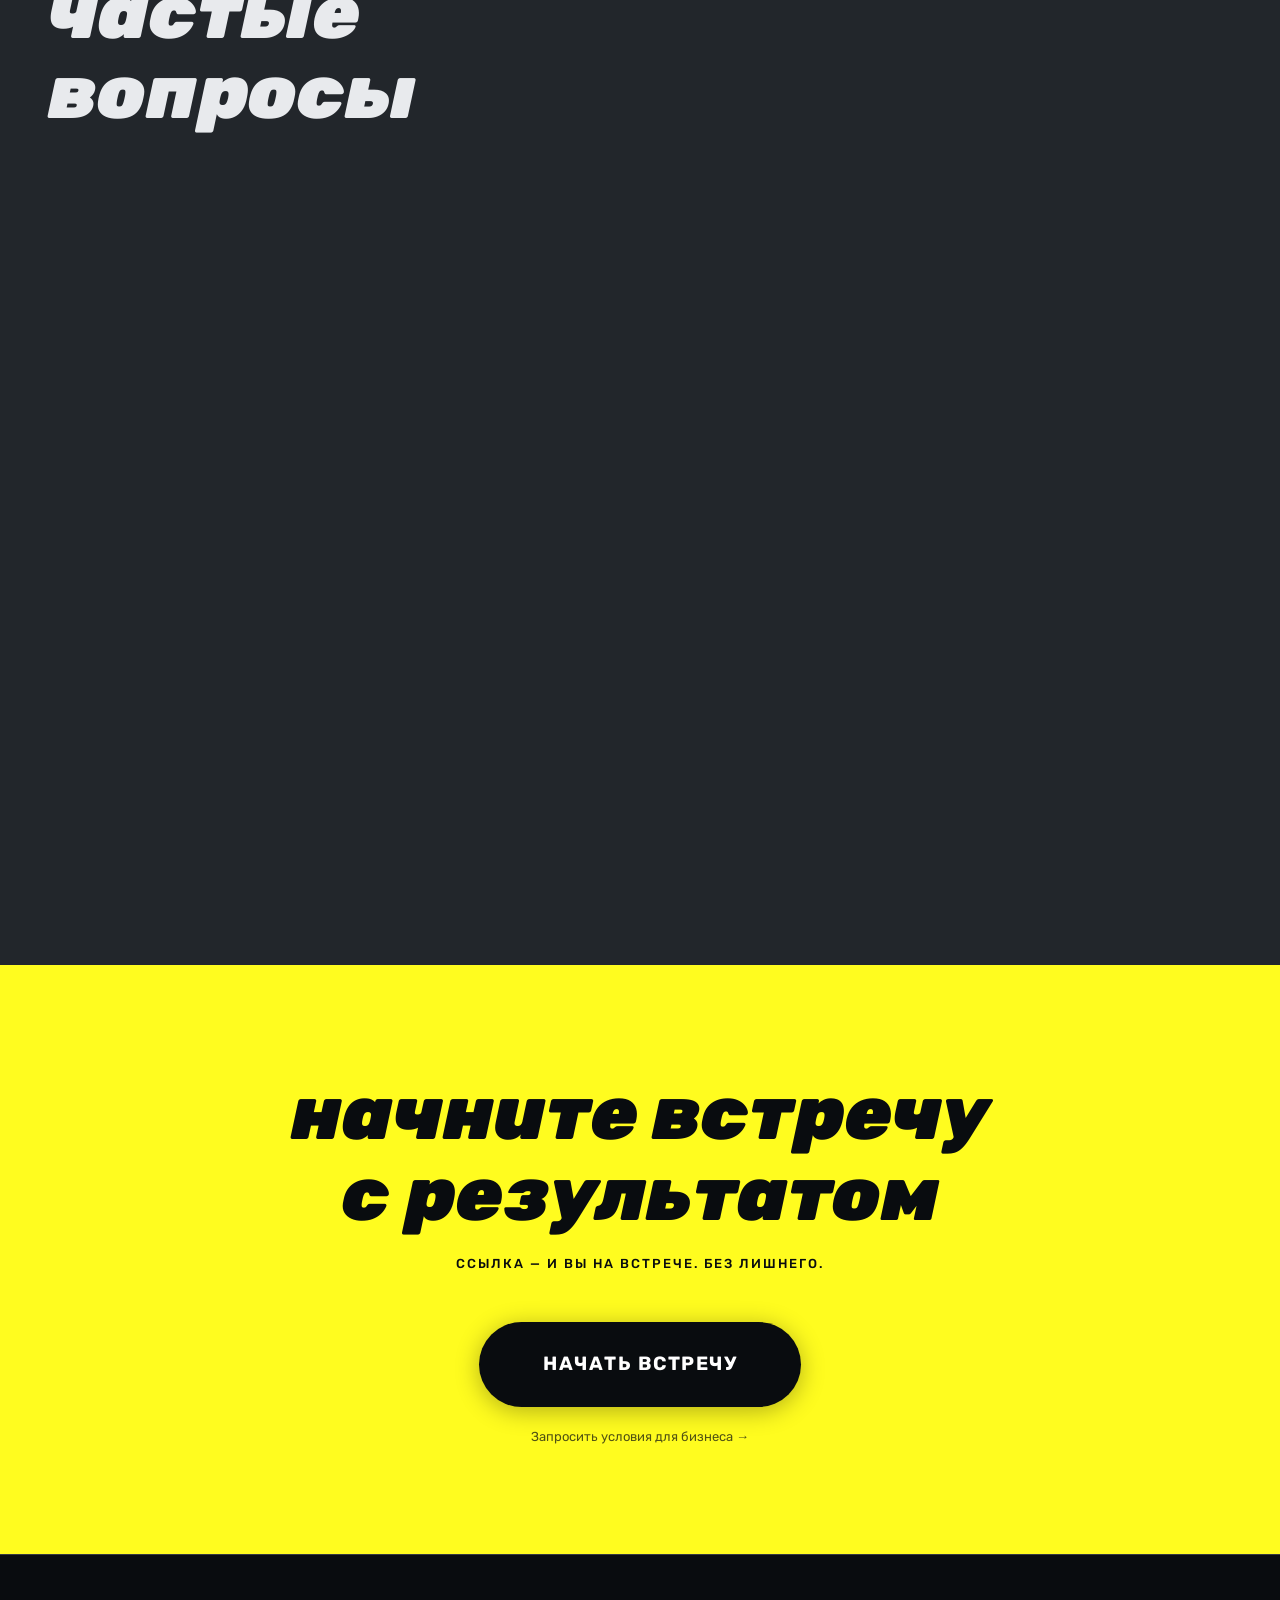
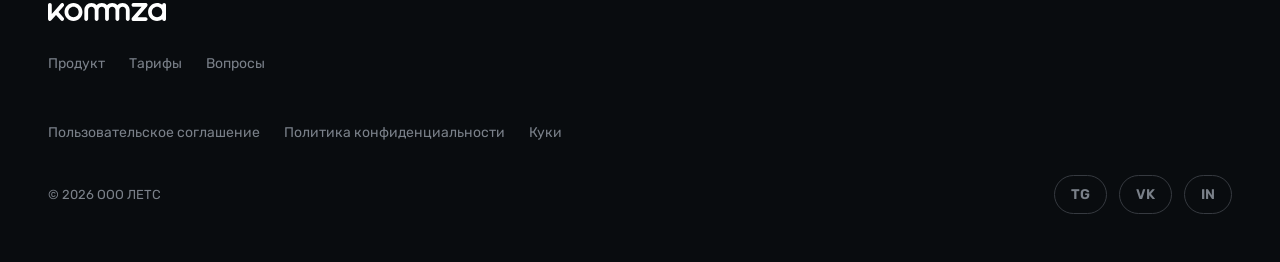
==== commit 51b2cc7c: "v1.5 — AEO optimization + English version AEO: JSON-LD @graph (Organization, WebSite, WebPage, Softw" ====
--- a/index.html
+++ b/index.html
@@ -9,6 +9,195 @@
   <meta property="og:description" content="Мгновенные созвоны без VPN, без установки, без регистрации.">
   <meta property="og:type" content="website">
   <meta property="og:url" content="https://kommza.io">
+  <meta property="og:image" content="https://kommza.io/assets/og-image.png">
+  <meta property="og:image:width" content="1200">
+  <meta property="og:image:height" content="630">
+  <meta property="og:image:alt" content="Kommza — видеовстречи быстро, просто, надежно">
+  <meta property="og:locale" content="ru_RU">
+  <meta name="twitter:card" content="summary_large_image">
+  <meta name="twitter:title" content="Kommza — Видеовстречи быстро, просто, надежно">
+  <meta name="twitter:description" content="Мгновенные созвоны без VPN, без установки, без регистрации.">
+  <meta name="twitter:image" content="https://kommza.io/assets/og-image.png">
+  <link rel="alternate" hreflang="ru" href="https://kommza.io/">
+  <link rel="alternate" hreflang="en" href="https://kommza.io/en/">
+  <link rel="alternate" hreflang="x-default" href="https://kommza.io/">
+  <link rel="alternate" type="text/plain" href="https://kommza.io/llms.txt" title="LLM-readable summary">
+  <meta name="author" content="ООО ЛЕТС">
+  <link rel="canonical" href="https://kommza.io/">
+  <meta name="robots" content="index, follow, max-snippet:-1, max-image-preview:large, max-video-preview:-1">
+  <script type="application/ld+json">
+  {
+    "@context": "https://schema.org",
+    "@graph": [
+      {
+        "@type": "Organization",
+        "@id": "https://kommza.io/#organization",
+        "name": "ООО ЛЕТС",
+        "alternateName": ["LETS", "Коммза", "Kommza"],
+        "url": "https://kommza.io",
+        "logo": "https://kommza.io/assets/logo.svg",
+        "sameAs": [
+          "https://t.me/kommza",
+          "https://vk.com/kommza",
+          "https://linkedin.com/company/kommza"
+        ],
+        "contactPoint": {
+          "@type": "ContactPoint",
+          "contactType": "sales",
+          "url": "https://kommza.io/#b2bModal"
+        }
+      },
+      {
+        "@type": "WebSite",
+        "@id": "https://kommza.io/#website",
+        "name": "Kommza",
+        "url": "https://kommza.io",
+        "inLanguage": "ru",
+        "publisher": {"@id": "https://kommza.io/#organization"}
+      },
+      {
+        "@type": "WebPage",
+        "@id": "https://kommza.io/#webpage",
+        "url": "https://kommza.io",
+        "name": "Kommza — Видеовстречи быстро, просто, надежно",
+        "description": "Коммза — сервис видеоконференцсвязи. Мгновенные созвоны без VPN, без установки, без регистрации.",
+        "inLanguage": "ru",
+        "isPartOf": {"@id": "https://kommza.io/#website"},
+        "about": {"@id": "https://kommza.io/#software"},
+        "publisher": {"@id": "https://kommza.io/#organization"},
+        "speakable": {
+          "@type": "SpeakableSpecification",
+          "cssSelector": [".hero__title", ".hero__subtitle", ".promise__text", ".faq-card__q", ".faq-card__a"]
+        }
+      },
+      {
+        "@type": "SoftwareApplication",
+        "@id": "https://kommza.io/#software",
+        "name": "Kommza",
+        "alternateName": "Коммза",
+        "applicationCategory": "CommunicationApplication",
+        "operatingSystem": "Web, iOS, Android",
+        "url": "https://kommza.io",
+        "description": "Российский сервис видеоконференцсвязи. Мгновенные созвоны без VPN, без установки, без регистрации. Вебинары, стримы, AI-ассистент.",
+        "inLanguage": "ru",
+        "screenshot": "https://kommza.io/assets/screen-promise.png",
+        "featureList": [
+          "Видеовстречи без установки приложения",
+          "Работает без VPN на территории России",
+          "Подключение без регистрации по ссылке",
+          "Вебинары до 200 участников с записью",
+          "Синхронизация с Яндекс и Google Календарём",
+          "AI-ассистент для резюме встреч и планирования",
+          "Мобильные приложения iOS и Android"
+        ],
+        "offers": [
+          {
+            "@type": "Offer",
+            "name": "Старт",
+            "description": "До 10 участников, встречи до 1 часа, размытие фона",
+            "price": "0",
+            "priceCurrency": "RUB",
+            "priceValidUntil": "2027-03-27",
+            "url": "https://hub.kommza.io/register"
+          },
+          {
+            "@type": "Offer",
+            "name": "Pro",
+            "description": "До 20 участников, встречи до 2 часов, 10 записей, 1 вебинар в месяц",
+            "price": "450",
+            "priceCurrency": "RUB",
+            "priceValidUntil": "2027-03-27",
+            "url": "https://hub.kommza.io/register?plan=pro"
+          },
+          {
+            "@type": "Offer",
+            "name": "Team",
+            "description": "До 100 участников, вебинары без лимита, AI-ассистент, 30 записей",
+            "price": "850",
+            "priceCurrency": "RUB",
+            "priceValidUntil": "2027-03-27",
+            "url": "https://hub.kommza.io/register?plan=team"
+          },
+          {
+            "@type": "Offer",
+            "name": "Business",
+            "description": "До 200 участников, все функции, приоритетная поддержка, 100 записей",
+            "price": "9600",
+            "priceCurrency": "RUB",
+            "priceValidUntil": "2027-03-27",
+            "url": "https://kommza.io/#pricing"
+          }
+        ],
+        "provider": {"@id": "https://kommza.io/#organization"}
+      },
+      {
+        "@type": "FAQPage",
+        "@id": "https://kommza.io/#faq",
+        "mainEntity": [
+          {
+            "@type": "Question",
+            "name": "Нужно ли устанавливать приложение?",
+            "acceptedAnswer": {
+              "@type": "Answer",
+              "text": "Не обязательно. Коммза работает прямо в браузере — на компьютере, планшете и телефоне. Также доступны мобильные приложения для iOS и Android."
+            }
+          },
+          {
+            "@type": "Question",
+            "name": "Нужна ли регистрация?",
+            "acceptedAnswer": {
+              "@type": "Answer",
+              "text": "Нет. Гости просто переходят по ссылке и подключаются к встрече. Регистрация нужна только для расширенных функций: записи, вебинаров и управления командой."
+            }
+          },
+          {
+            "@type": "Question",
+            "name": "Подходит ли Коммза для работы?",
+            "acceptedAnswer": {
+              "@type": "Answer",
+              "text": "Да. Командные синхронизации, интервью, консультации, демо-показы и встречи с клиентами. Вебинары до 200 участников с записью."
+            }
+          },
+          {
+            "@type": "Question",
+            "name": "Насколько Коммза безопасна?",
+            "acceptedAnswer": {
+              "@type": "Answer",
+              "text": "Серверы расположены в России. Соблюдаем требования по защите персональных данных. Сервис не привязан к соцсетям и экосистемам."
+            }
+          },
+          {
+            "@type": "Question",
+            "name": "AI-ассистент уже доступен?",
+            "acceptedAnswer": {
+              "@type": "Answer",
+              "text": "AI-функции запускаются поэтапно. Ассистент поможет фиксировать итоги встреч, готовить протоколы и напоминать о договорённостях."
+            }
+          },
+          {
+            "@type": "Question",
+            "name": "Можно ли пользоваться бесплатно?",
+            "acceptedAnswer": {
+              "@type": "Answer",
+              "text": "Да. Тариф «Старт» бесплатный — до 10 участников и встречи до 1 часа. Переходите на платный тариф, когда потребуется больше."
+            }
+          }
+        ]
+      },
+      {
+        "@type": "BreadcrumbList",
+        "itemListElement": [
+          {
+            "@type": "ListItem",
+            "position": 1,
+            "name": "Главная",
+            "item": "https://kommza.io/"
+          }
+        ]
+      }
+    ]
+  }
+  </script>
   <link rel="icon" href="favicon.svg" type="image/svg+xml">
   <link rel="preconnect" href="https://fonts.googleapis.com">
   <link rel="preconnect" href="https://fonts.gstatic.com" crossorigin>
@@ -49,8 +238,8 @@
       <div class="menu-overlay__actions">
         <a href="https://hub.kommza.io" class="menu-overlay__action-link" data-i18n="nav.login">Войти</a>
         <div class="menu-overlay__lang">
-          <button class="lang-btn lang-btn--active" data-lang="ru">RU</button>
-          <button class="lang-btn" data-lang="en">EN</button>
+          <a href="/" class="lang-btn lang-btn--active">RU</a>
+          <a href="/en/" class="lang-btn">EN</a>
         </div>
         <div class="menu-overlay__social">
           <a href="https://t.me/kommza" aria-label="Telegram" class="social-icon" rel="noopener noreferrer">TG</a>
@@ -304,7 +493,7 @@
 
         <div class="pricing__grid">
           <!-- Promo -->
-          <article class="price-card glow-card" data-reveal="scale-in" data-reveal-delay="0">
+          <article class="price-card glow-card" id="plan-start" data-reveal="scale-in" data-reveal-delay="0">
             <div class="price-card__header">
               <h3 class="price-card__name" data-i18n="pricing.promo.name">Старт</h3>
               <p class="price-card__who">Для пробы</p>
@@ -319,7 +508,7 @@
             <a href="https://hub.kommza.io/register" class="btn btn--outline" data-i18n="pricing.promo.cta"><span class="btn__full">ЗАРЕГИСТРИРОВАТЬСЯ</span><span class="btn__short">НАЧАТЬ</span></a>
           </article>
           <!-- Pro (recommended) -->
-          <article class="price-card price-card--recommended glow-card" data-reveal="scale-in" data-reveal-delay="100">
+          <article class="price-card price-card--recommended glow-card" id="plan-pro" data-reveal="scale-in" data-reveal-delay="100">
             <div class="price-card__badge" data-i18n="pricing.badge">РЕКОМЕНДУЕМ</div>
             <div class="price-card__header">
               <h3 class="price-card__name" data-i18n="pricing.pro.name">Pro</h3>
@@ -339,7 +528,7 @@
             <a href="https://hub.kommza.io/register?plan=pro" class="btn btn--white" data-i18n="pricing.pro.cta">ВЫБРАТЬ PRO</a>
           </article>
           <!-- Team -->
-          <article class="price-card glow-card" data-reveal="scale-in" data-reveal-delay="200">
+          <article class="price-card glow-card" id="plan-team" data-reveal="scale-in" data-reveal-delay="200">
             <div class="price-card__header">
               <h3 class="price-card__name" data-i18n="pricing.team.name">Team</h3>
               <p class="price-card__who">Для команд</p>
@@ -358,7 +547,7 @@
             <a href="https://hub.kommza.io/register?plan=team" class="btn btn--outline" data-i18n="pricing.team.cta">ВЫБРАТЬ TEAM</a>
           </article>
           <!-- Business -->
-          <article class="price-card glow-card" data-reveal="scale-in" data-reveal-delay="300">
+          <article class="price-card glow-card" id="plan-business" data-reveal="scale-in" data-reveal-delay="300">
             <div class="price-card__header">
               <h3 class="price-card__name" data-i18n="pricing.biz.name">Business</h3>
               <p class="price-card__who">Для компаний</p>
@@ -393,37 +582,37 @@
           <div class="faq-card" onclick="this.classList.toggle('is-flipped')">
             <div class="faq-card__inner">
               <div class="faq-card__front"><h3 class="faq-card__q">Нужно ли устанавливать приложение?</h3><span class="faq-card__hint">↻</span></div>
-              <div class="faq-card__back"><p class="faq-card__a">Не обязательно. Коммза работает прямо в браузере — на компьютере, планшете и телефоне.</p></div>
+              <div class="faq-card__back"><p class="faq-card__a">Не обязательно. Коммза работает прямо в браузере — на компьютере, планшете и телефоне. Также доступны мобильные приложения для iOS и Android.</p></div>
             </div>
           </div>
           <div class="faq-card" onclick="this.classList.toggle('is-flipped')">
             <div class="faq-card__inner">
               <div class="faq-card__front"><h3 class="faq-card__q">Нужна ли регистрация?</h3><span class="faq-card__hint">↻</span></div>
-              <div class="faq-card__back"><p class="faq-card__a">Нет. Гости просто переходят по ссылке и подключаются. Регистрация — только для расширенных функций.</p></div>
+              <div class="faq-card__back"><p class="faq-card__a">Нет. Гости просто переходят по ссылке и подключаются к встрече. Регистрация нужна только для расширенных функций: записи, вебинаров и управления командой.</p></div>
             </div>
           </div>
           <div class="faq-card" onclick="this.classList.toggle('is-flipped')">
             <div class="faq-card__inner">
               <div class="faq-card__front"><h3 class="faq-card__q">Подходит ли Коммза для работы?</h3><span class="faq-card__hint">↻</span></div>
-              <div class="faq-card__back"><p class="faq-card__a">Да. Командные синхронизации, интервью, консультации и встречи с клиентами.</p></div>
+              <div class="faq-card__back"><p class="faq-card__a">Да. Командные синхронизации, интервью, консультации, демо-показы и встречи с клиентами. Вебинары до 200 участников с записью.</p></div>
             </div>
           </div>
           <div class="faq-card" onclick="this.classList.toggle('is-flipped')">
             <div class="faq-card__inner">
               <div class="faq-card__front"><h3 class="faq-card__q">Насколько Коммза безопасна?</h3><span class="faq-card__hint">↻</span></div>
-              <div class="faq-card__back"><p class="faq-card__a">Серверы в РФ. Соблюдаем требования по защите данных. Не привязаны к соцсетям.</p></div>
+              <div class="faq-card__back"><p class="faq-card__a">Серверы расположены в России. Соблюдаем требования по защите персональных данных. Сервис не привязан к соцсетям и экосистемам.</p></div>
             </div>
           </div>
           <div class="faq-card" onclick="this.classList.toggle('is-flipped')">
             <div class="faq-card__inner">
               <div class="faq-card__front"><h3 class="faq-card__q">AI-ассистент уже доступен?</h3><span class="faq-card__hint">↻</span></div>
-              <div class="faq-card__back"><p class="faq-card__a">AI-функции запускаются поэтапно. Ассистент поможет фиксировать итоги и избавит от рутины.</p></div>
+              <div class="faq-card__back"><p class="faq-card__a">AI-функции запускаются поэтапно. Ассистент поможет фиксировать итоги встреч, готовить протоколы и напоминать о договорённостях.</p></div>
             </div>
           </div>
           <div class="faq-card" onclick="this.classList.toggle('is-flipped')">
             <div class="faq-card__inner">
               <div class="faq-card__front"><h3 class="faq-card__q">Можно ли бесплатно?</h3><span class="faq-card__hint">↻</span></div>
-              <div class="faq-card__back"><p class="faq-card__a">Да. Пользуйтесь бесплатно и переходите на платный тариф, когда потребуется больше.</p></div>
+              <div class="faq-card__back"><p class="faq-card__a">Да. Тариф «Старт» бесплатный — до 10 участников и встречи до 1 часа. Переходите на платный тариф, когда потребуется больше.</p></div>
             </div>
           </div>
         </div>
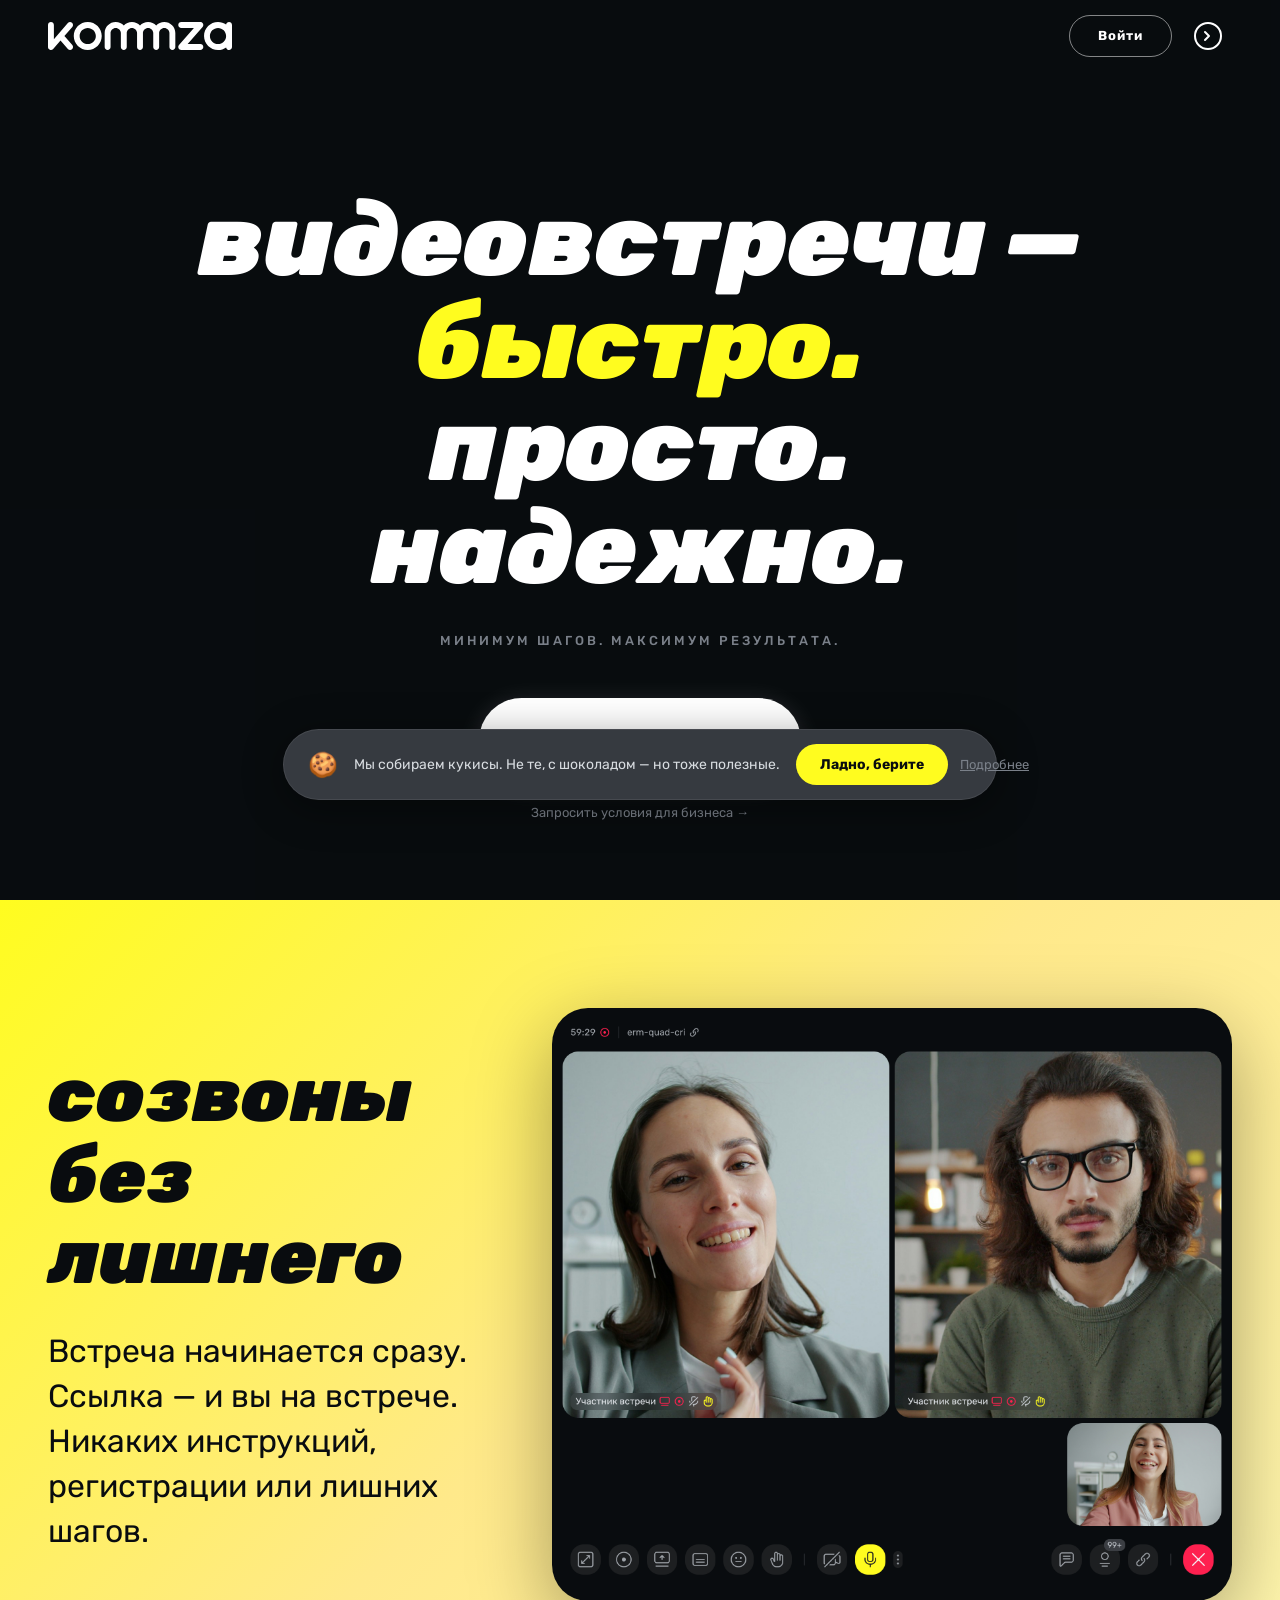
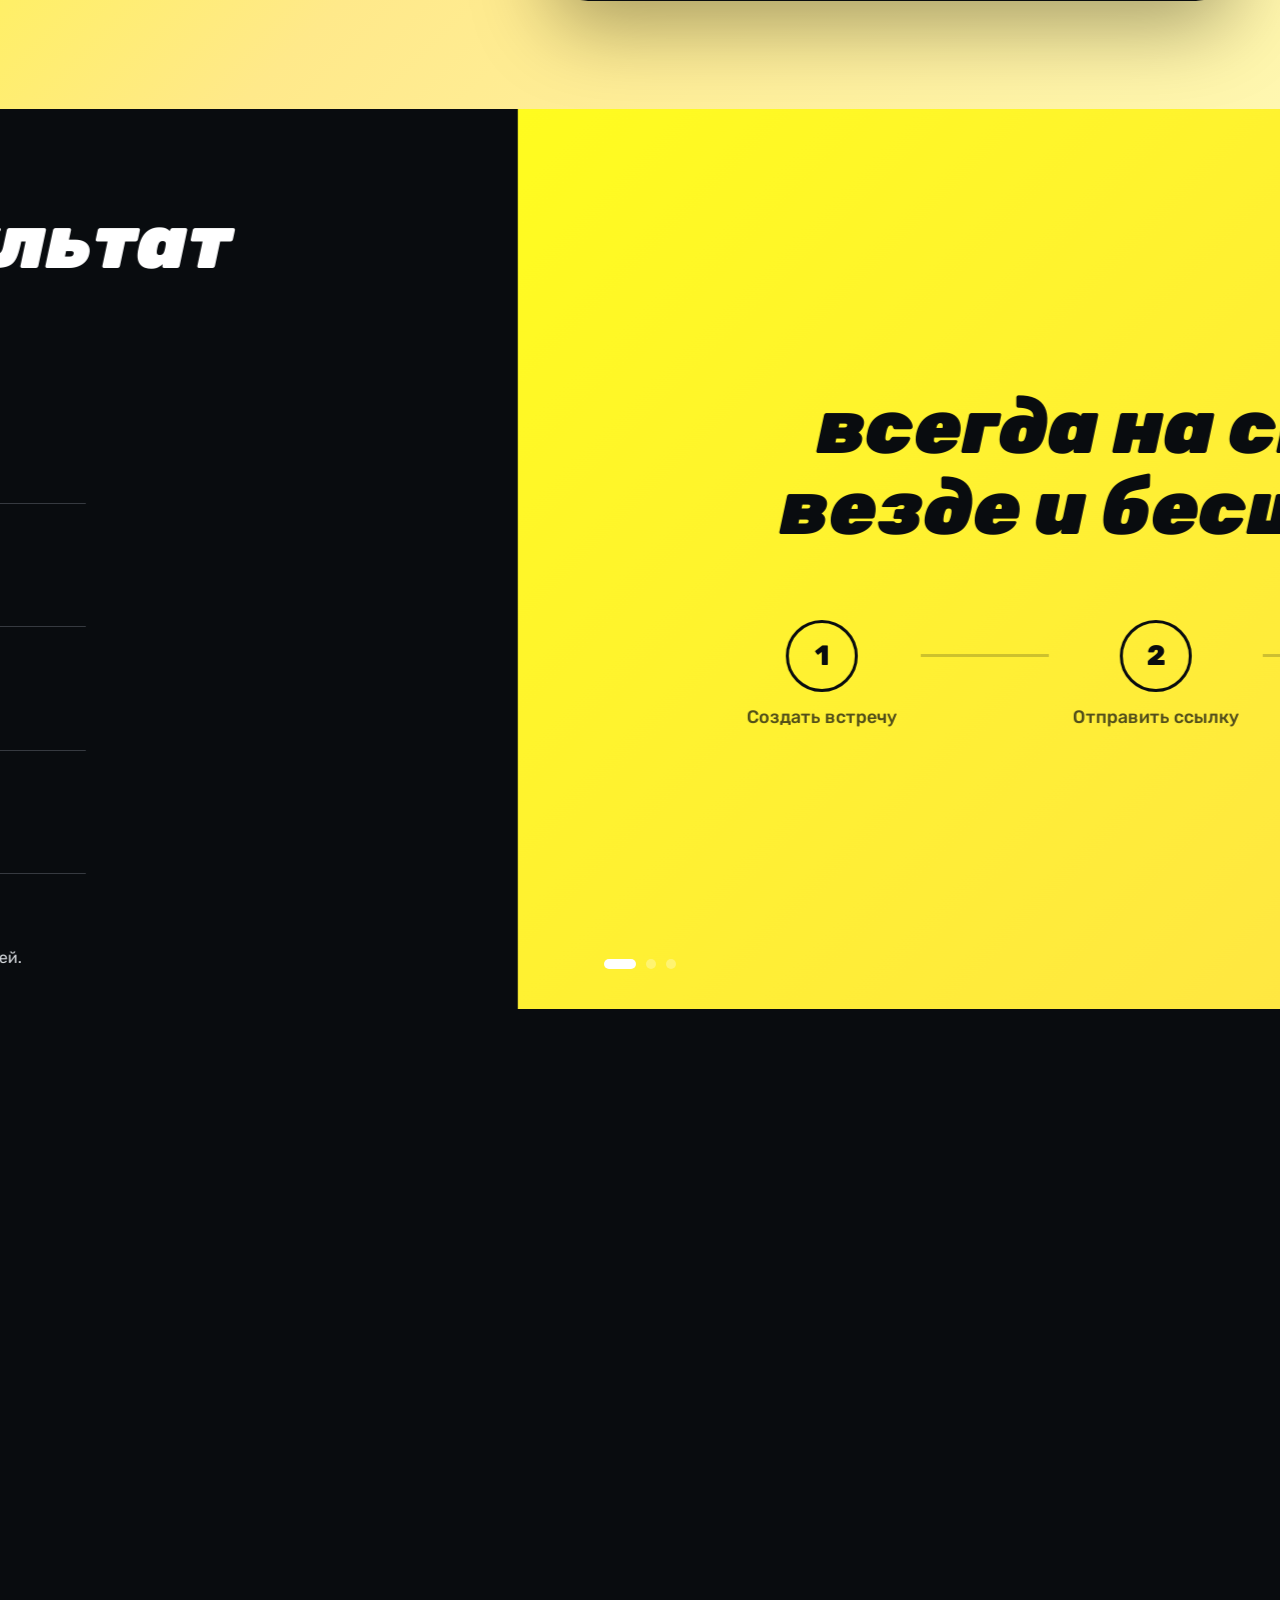
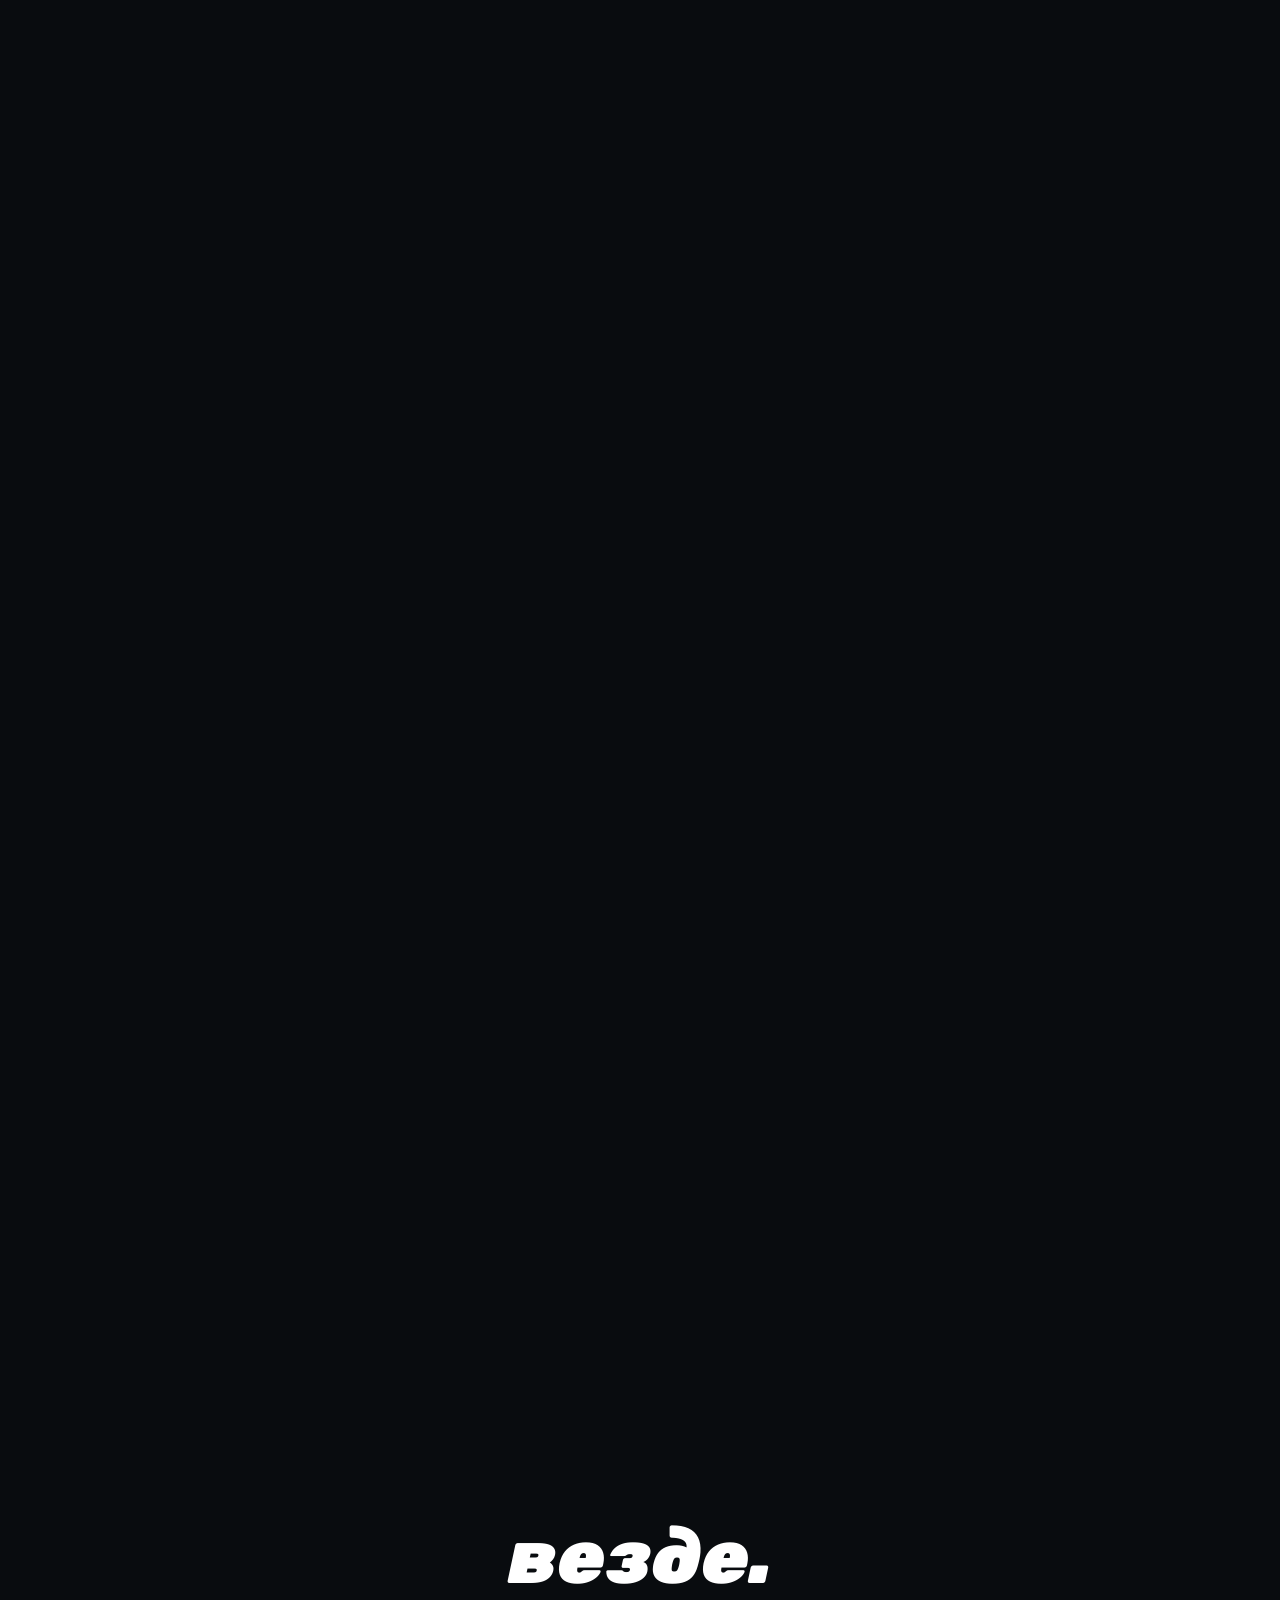
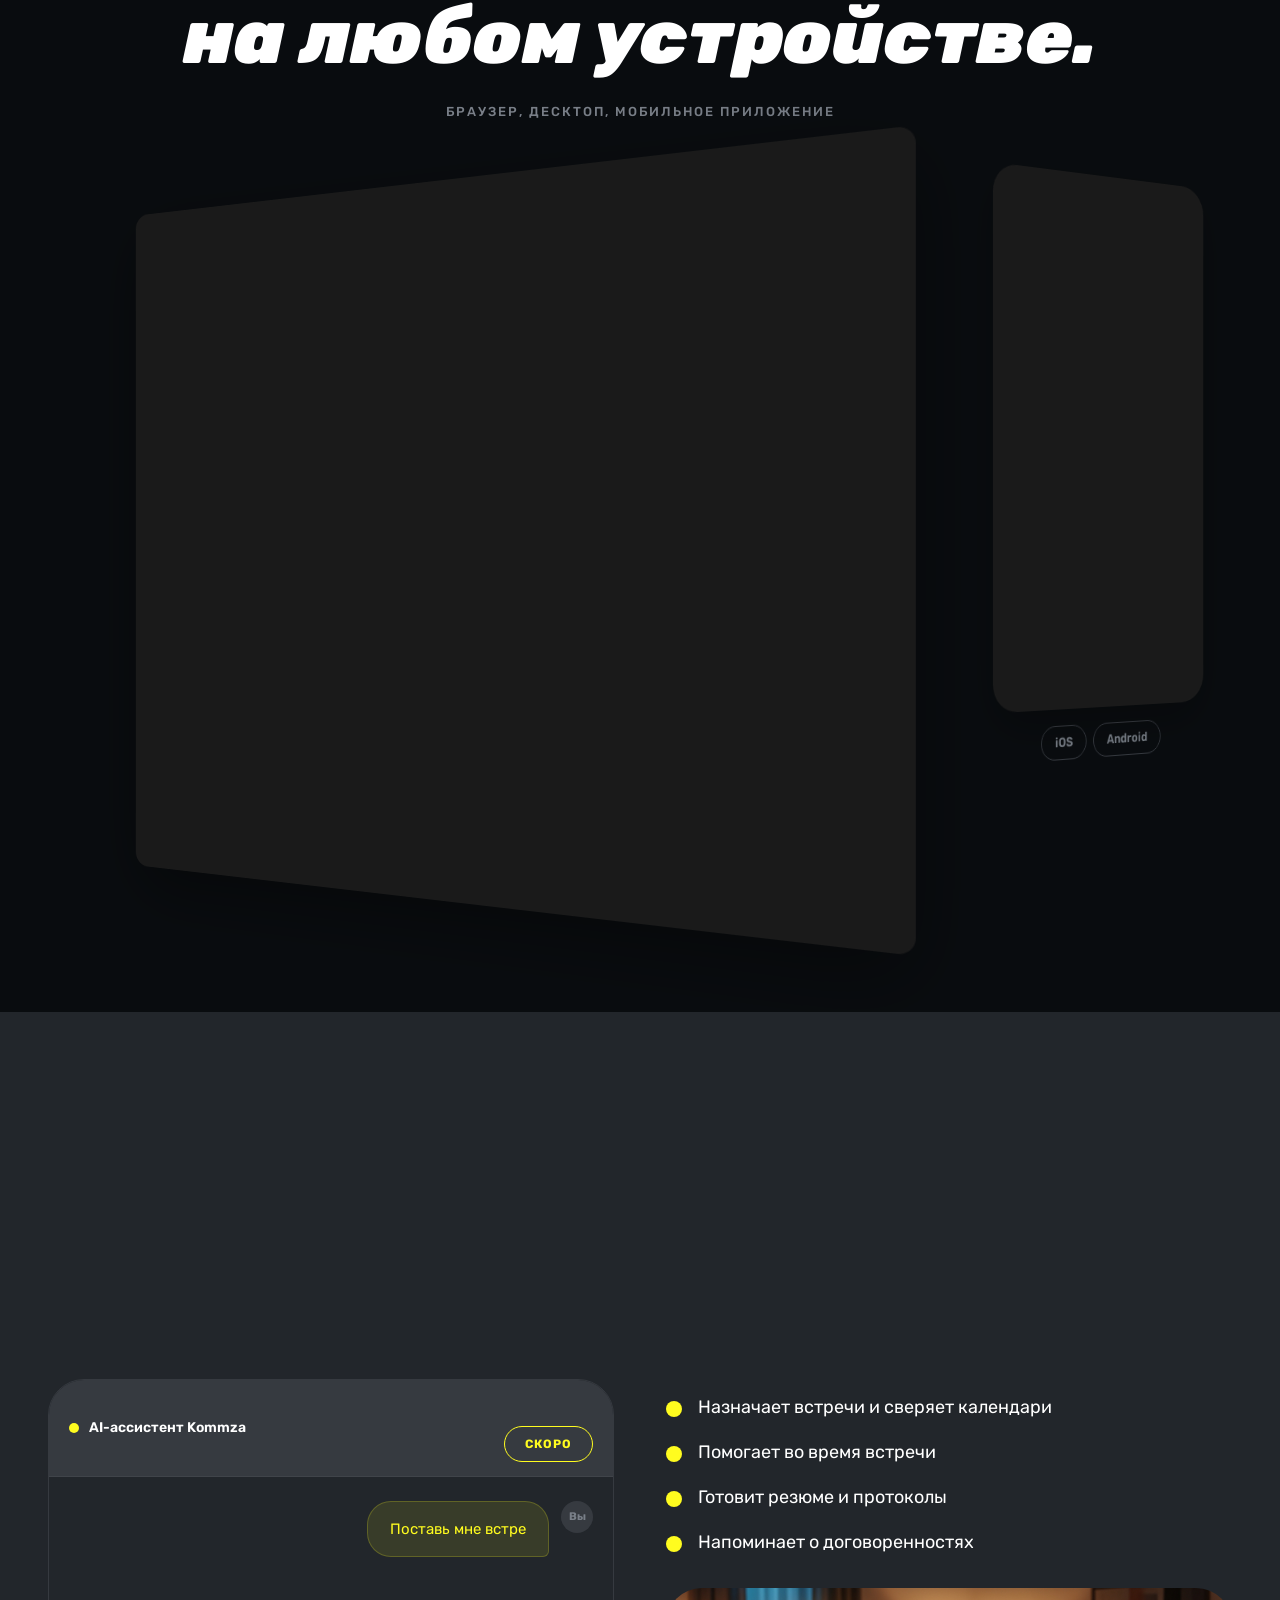
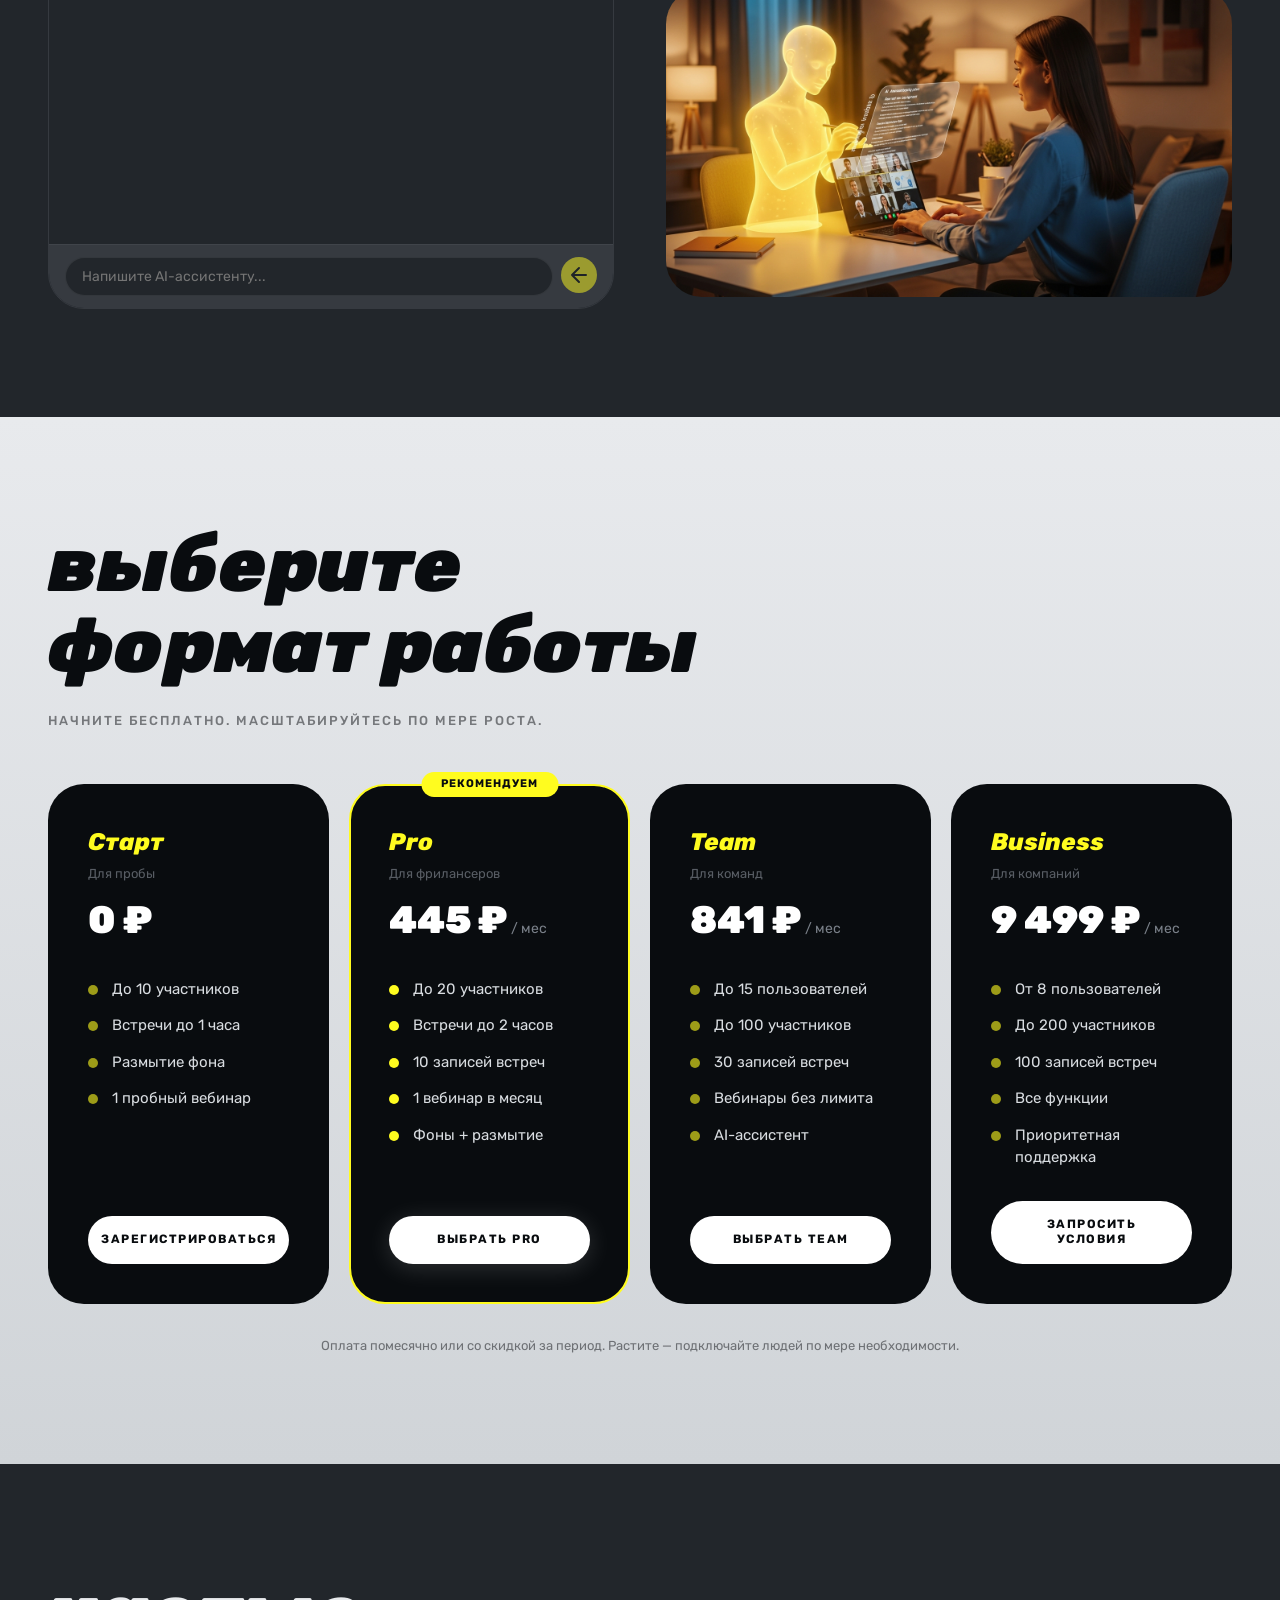
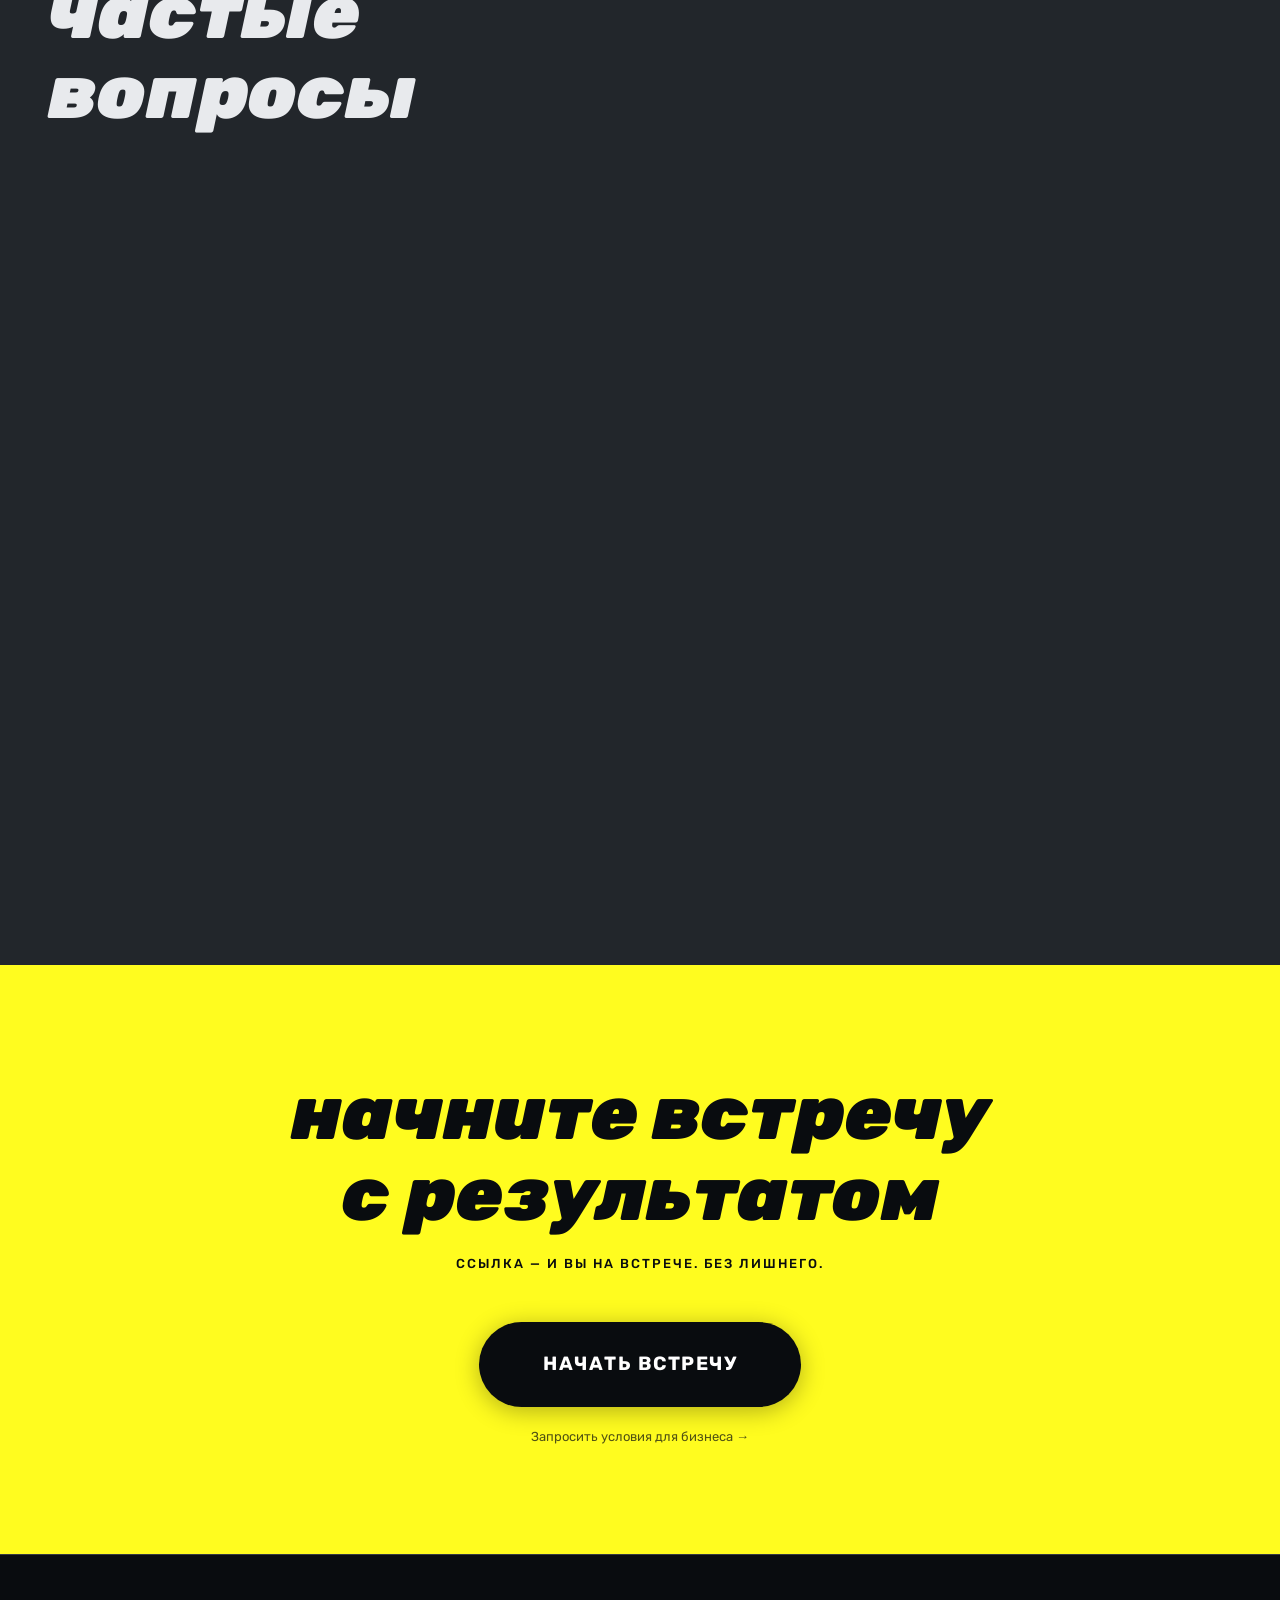
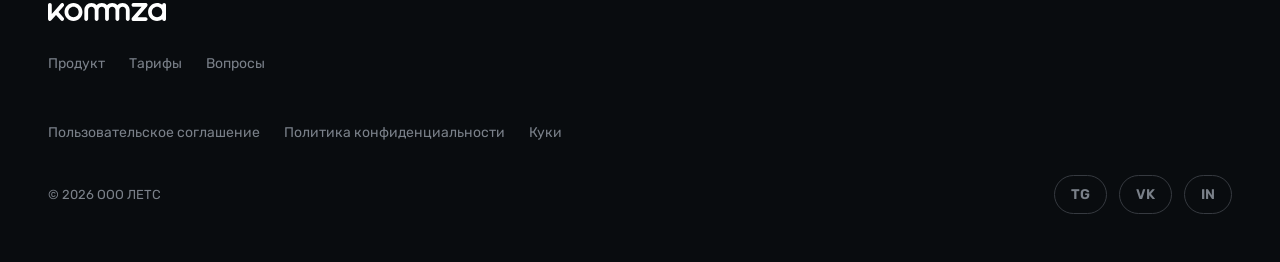
==== commit a0b4eb2a: "fix: update all URLs to GitHub Pages base path Replace kommza.io with misafkdoask.github.io/kommza-l" ====
--- a/index.html
+++ b/index.html
@@ -8,8 +8,8 @@
   <meta property="og:title" content="Kommza — Видеовстречи быстро, просто, надежно">
   <meta property="og:description" content="Мгновенные созвоны без VPN, без установки, без регистрации.">
   <meta property="og:type" content="website">
-  <meta property="og:url" content="https://kommza.io">
-  <meta property="og:image" content="https://kommza.io/assets/og-image.png">
+  <meta property="og:url" content="https://misafkdoask.github.io/kommza-landing">
+  <meta property="og:image" content="https://misafkdoask.github.io/kommza-landing/assets/og-image.png">
   <meta property="og:image:width" content="1200">
   <meta property="og:image:height" content="630">
   <meta property="og:image:alt" content="Kommza — видеовстречи быстро, просто, надежно">
@@ -17,13 +17,13 @@
   <meta name="twitter:card" content="summary_large_image">
   <meta name="twitter:title" content="Kommza — Видеовстречи быстро, просто, надежно">
   <meta name="twitter:description" content="Мгновенные созвоны без VPN, без установки, без регистрации.">
-  <meta name="twitter:image" content="https://kommza.io/assets/og-image.png">
-  <link rel="alternate" hreflang="ru" href="https://kommza.io/">
-  <link rel="alternate" hreflang="en" href="https://kommza.io/en/">
-  <link rel="alternate" hreflang="x-default" href="https://kommza.io/">
-  <link rel="alternate" type="text/plain" href="https://kommza.io/llms.txt" title="LLM-readable summary">
+  <meta name="twitter:image" content="https://misafkdoask.github.io/kommza-landing/assets/og-image.png">
+  <link rel="alternate" hreflang="ru" href="https://misafkdoask.github.io/kommza-landing/">
+  <link rel="alternate" hreflang="en" href="https://misafkdoask.github.io/kommza-landing/en/">
+  <link rel="alternate" hreflang="x-default" href="https://misafkdoask.github.io/kommza-landing/">
+  <link rel="alternate" type="text/plain" href="https://misafkdoask.github.io/kommza-landing/llms.txt" title="LLM-readable summary">
   <meta name="author" content="ООО ЛЕТС">
-  <link rel="canonical" href="https://kommza.io/">
+  <link rel="canonical" href="https://misafkdoask.github.io/kommza-landing/">
   <meta name="robots" content="index, follow, max-snippet:-1, max-image-preview:large, max-video-preview:-1">
   <script type="application/ld+json">
   {
@@ -31,11 +31,11 @@
     "@graph": [
       {
         "@type": "Organization",
-        "@id": "https://kommza.io/#organization",
+        "@id": "https://misafkdoask.github.io/kommza-landing/#organization",
         "name": "ООО ЛЕТС",
         "alternateName": ["LETS", "Коммза", "Kommza"],
-        "url": "https://kommza.io",
-        "logo": "https://kommza.io/assets/logo.svg",
+        "url": "https://misafkdoask.github.io/kommza-landing",
+        "logo": "https://misafkdoask.github.io/kommza-landing/assets/logo.svg",
         "sameAs": [
           "https://t.me/kommza",
           "https://vk.com/kommza",
@@ -44,27 +44,27 @@
         "contactPoint": {
           "@type": "ContactPoint",
           "contactType": "sales",
-          "url": "https://kommza.io/#b2bModal"
+          "url": "https://misafkdoask.github.io/kommza-landing/#b2bModal"
         }
       },
       {
         "@type": "WebSite",
-        "@id": "https://kommza.io/#website",
+        "@id": "https://misafkdoask.github.io/kommza-landing/#website",
         "name": "Kommza",
-        "url": "https://kommza.io",
+        "url": "https://misafkdoask.github.io/kommza-landing",
         "inLanguage": "ru",
-        "publisher": {"@id": "https://kommza.io/#organization"}
+        "publisher": {"@id": "https://misafkdoask.github.io/kommza-landing/#organization"}
       },
       {
         "@type": "WebPage",
-        "@id": "https://kommza.io/#webpage",
-        "url": "https://kommza.io",
+        "@id": "https://misafkdoask.github.io/kommza-landing/#webpage",
+        "url": "https://misafkdoask.github.io/kommza-landing",
         "name": "Kommza — Видеовстречи быстро, просто, надежно",
         "description": "Коммза — сервис видеоконференцсвязи. Мгновенные созвоны без VPN, без установки, без регистрации.",
         "inLanguage": "ru",
-        "isPartOf": {"@id": "https://kommza.io/#website"},
-        "about": {"@id": "https://kommza.io/#software"},
-        "publisher": {"@id": "https://kommza.io/#organization"},
+        "isPartOf": {"@id": "https://misafkdoask.github.io/kommza-landing/#website"},
+        "about": {"@id": "https://misafkdoask.github.io/kommza-landing/#software"},
+        "publisher": {"@id": "https://misafkdoask.github.io/kommza-landing/#organization"},
         "speakable": {
           "@type": "SpeakableSpecification",
           "cssSelector": [".hero__title", ".hero__subtitle", ".promise__text", ".faq-card__q", ".faq-card__a"]
@@ -72,15 +72,15 @@
       },
       {
         "@type": "SoftwareApplication",
-        "@id": "https://kommza.io/#software",
+        "@id": "https://misafkdoask.github.io/kommza-landing/#software",
         "name": "Kommza",
         "alternateName": "Коммза",
         "applicationCategory": "CommunicationApplication",
         "operatingSystem": "Web, iOS, Android",
-        "url": "https://kommza.io",
+        "url": "https://misafkdoask.github.io/kommza-landing",
         "description": "Российский сервис видеоконференцсвязи. Мгновенные созвоны без VPN, без установки, без регистрации. Вебинары, стримы, AI-ассистент.",
         "inLanguage": "ru",
-        "screenshot": "https://kommza.io/assets/screen-promise.png",
+        "screenshot": "https://misafkdoask.github.io/kommza-landing/assets/screen-promise.png",
         "featureList": [
           "Видеовстречи без установки приложения",
           "Работает без VPN на территории России",
@@ -125,14 +125,14 @@
             "price": "9600",
             "priceCurrency": "RUB",
             "priceValidUntil": "2027-03-27",
-            "url": "https://kommza.io/#pricing"
+            "url": "https://misafkdoask.github.io/kommza-landing/#pricing"
           }
         ],
-        "provider": {"@id": "https://kommza.io/#organization"}
+        "provider": {"@id": "https://misafkdoask.github.io/kommza-landing/#organization"}
       },
       {
         "@type": "FAQPage",
-        "@id": "https://kommza.io/#faq",
+        "@id": "https://misafkdoask.github.io/kommza-landing/#faq",
         "mainEntity": [
           {
             "@type": "Question",
@@ -191,7 +191,7 @@
             "@type": "ListItem",
             "position": 1,
             "name": "Главная",
-            "item": "https://kommza.io/"
+            "item": "https://misafkdoask.github.io/kommza-landing/"
           }
         ]
       }
@@ -210,7 +210,7 @@
   <!-- ===== HEADER ===== -->
   <div class="scroll-progress" id="scrollProgress"></div>
   <header class="header" id="header">
-    <a href="/" class="header__logo" aria-label="Kommza — на главную">
+    <a href="/kommza-landing/" class="header__logo" aria-label="Kommza — на главную">
       <img src="assets/logo-white.svg" alt="Kommza" width="170" height="28">
     </a>
     <div class="header__right">
@@ -238,8 +238,8 @@
       <div class="menu-overlay__actions">
         <a href="https://hub.kommza.io" class="menu-overlay__action-link" data-i18n="nav.login">Войти</a>
         <div class="menu-overlay__lang">
-          <a href="/" class="lang-btn lang-btn--active">RU</a>
-          <a href="/en/" class="lang-btn">EN</a>
+          <a href="/kommza-landing/" class="lang-btn lang-btn--active">RU</a>
+          <a href="/kommza-landing/en/" class="lang-btn">EN</a>
         </div>
         <div class="menu-overlay__social">
           <a href="https://t.me/kommza" aria-label="Telegram" class="social-icon" rel="noopener noreferrer">TG</a>
@@ -637,7 +637,7 @@
   <footer class="footer">
     <div class="container">
       <div class="footer__inner">
-        <a href="/" class="footer__logo" aria-label="Kommza">
+        <a href="/kommza-landing/" class="footer__logo" aria-label="Kommza">
           <img src="assets/logo-white.svg" alt="Kommza" width="120" height="18">
         </a>
         <nav class="footer__nav">
@@ -646,9 +646,9 @@
           <a href="#faq" class="footer__link">Вопросы</a>
         </nav>
         <div class="footer__links">
-          <a href="/terms" class="footer__link" data-i18n="footer.terms">Пользовательское соглашение</a>
-          <a href="/privacy" class="footer__link" data-i18n="footer.privacy">Политика конфиденциальности</a>
-          <a href="/cookies" class="footer__link" data-i18n="footer.cookies">Куки</a>
+          <a href="/kommza-landing/terms" class="footer__link" data-i18n="footer.terms">Пользовательское соглашение</a>
+          <a href="/kommza-landing/privacy" class="footer__link" data-i18n="footer.privacy">Политика конфиденциальности</a>
+          <a href="/kommza-landing/cookies" class="footer__link" data-i18n="footer.cookies">Куки</a>
         </div>
         <div class="footer__bottom">
           <span class="footer__copy" data-i18n="footer.copy">© 2026 ООО ЛЕТС</span>
@@ -700,7 +700,7 @@
       <p class="cookie-banner__text">Мы собираем кукисы. Не те, с шоколадом — но тоже полезные.</p>
       <div class="cookie-banner__actions">
         <button class="cookie-banner__btn" id="cookieAccept">Ладно, берите</button>
-        <a href="/cookies" class="cookie-banner__link">Подробнее</a>
+        <a href="/kommza-landing/cookies" class="cookie-banner__link">Подробнее</a>
       </div>
     </div>
   </div>
--- a/css/style.css
+++ b/css/style.css
@@ -261,6 +261,7 @@
   [data-reveal] { opacity: 1; transform: none; filter: none; transition: none; }
   .marquee__track { animation: none !important; }
   .cursor-spotlight { display: none; }
+  .flip-target { transform: none !important; will-change: auto; }
 }
 
 /* ========================================
@@ -700,6 +701,7 @@
   justify-content: center;
   gap: clamp(32px, 5vw, 80px);
   margin-top: 40px;
+  perspective: 1200px;
 }
 .device-laptop--platform {
   max-width: 860px;
@@ -715,6 +717,18 @@
   align-items: center;
   gap: 16px;
 }
+/* Scroll-driven 3D flip */
+.device-laptop--platform.flip-target {
+  --scroll-ry: -20deg;
+  transform: rotateY(var(--scroll-ry));
+  will-change: transform;
+}
+.platform__phone-col.flip-target {
+  --scroll-ry: 20deg;
+  transform: rotateY(var(--scroll-ry));
+  will-change: transform;
+}
+
 .platform__badges { display: flex; gap: 8px; }
 .platform__badge {
   padding: 6px 16px;
@@ -1720,6 +1734,7 @@
   }
   .device-laptop--platform { max-width: 100%; }
   .device-phone--large { width: 200px; }
+  .flip-target { transform: none !important; will-change: auto; }
 
   /* AI section → single column */
   .ai__layout { grid-template-columns: 1fr; }
